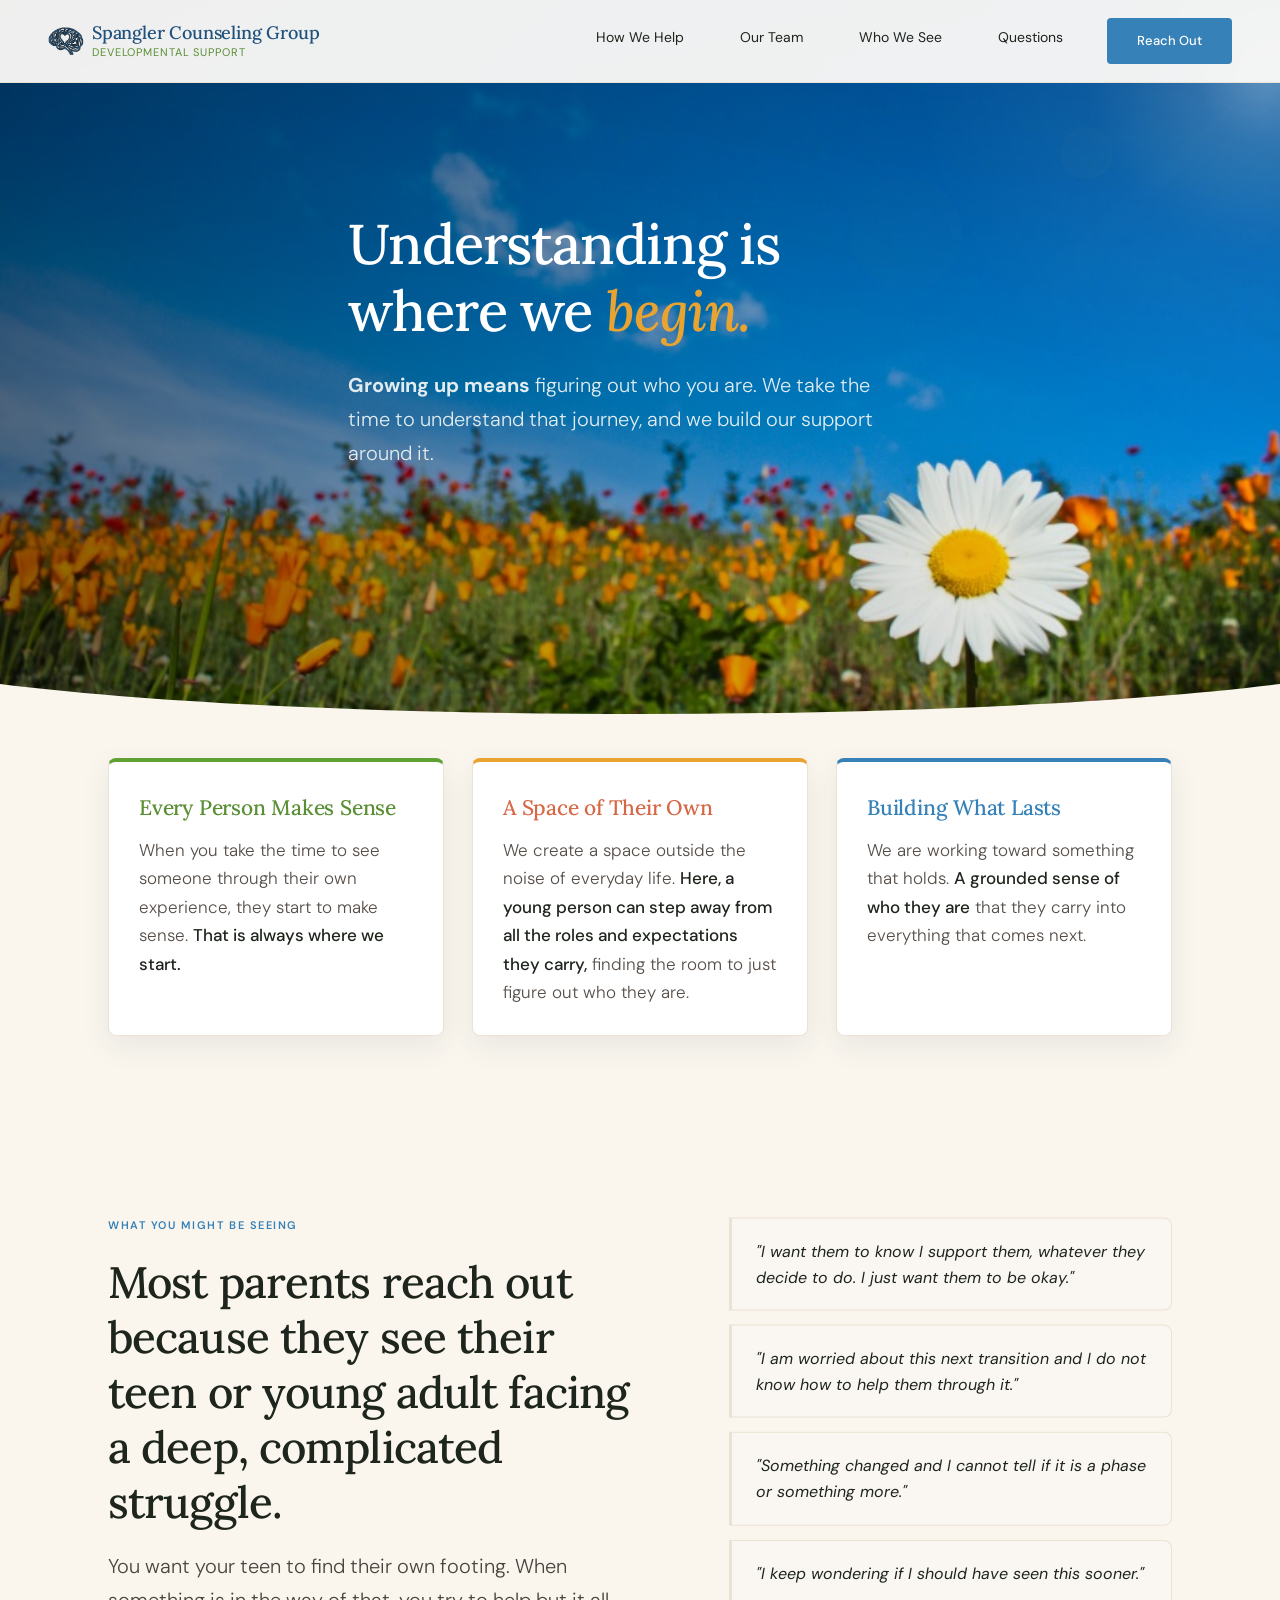
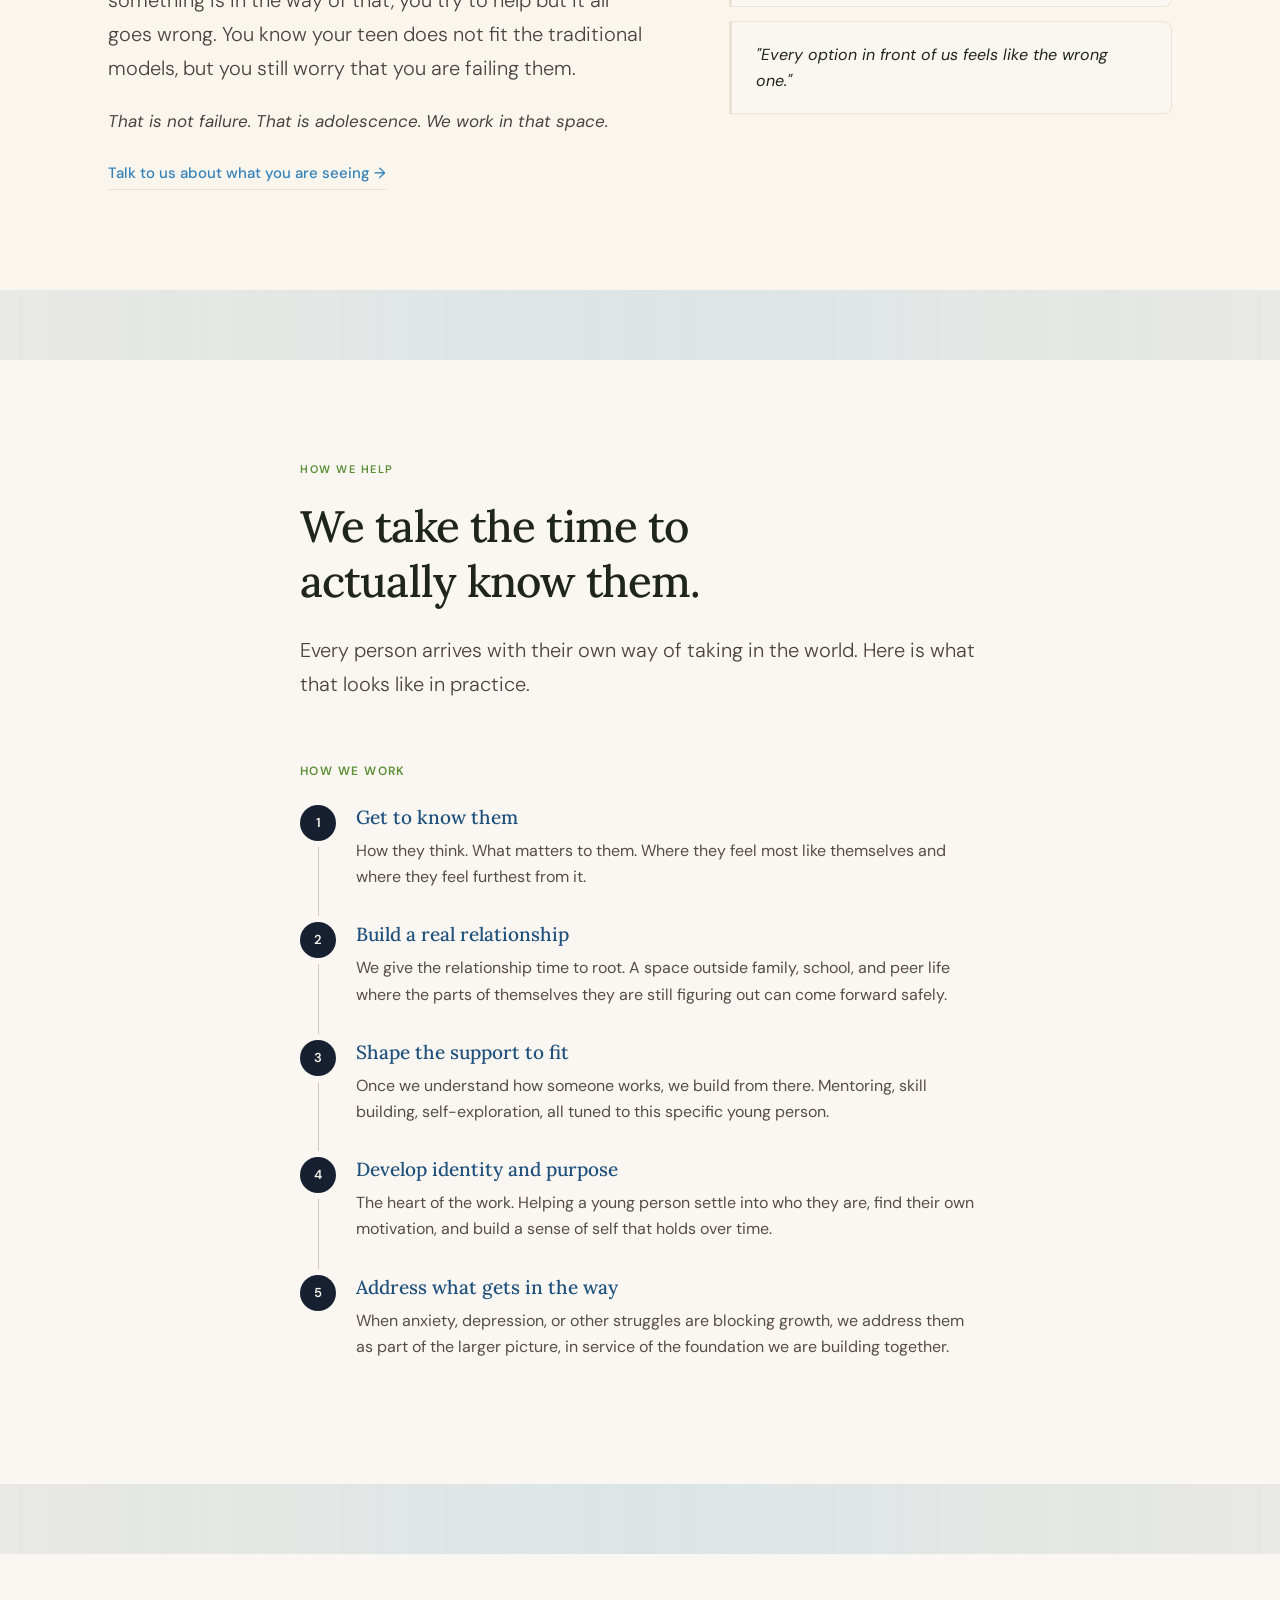
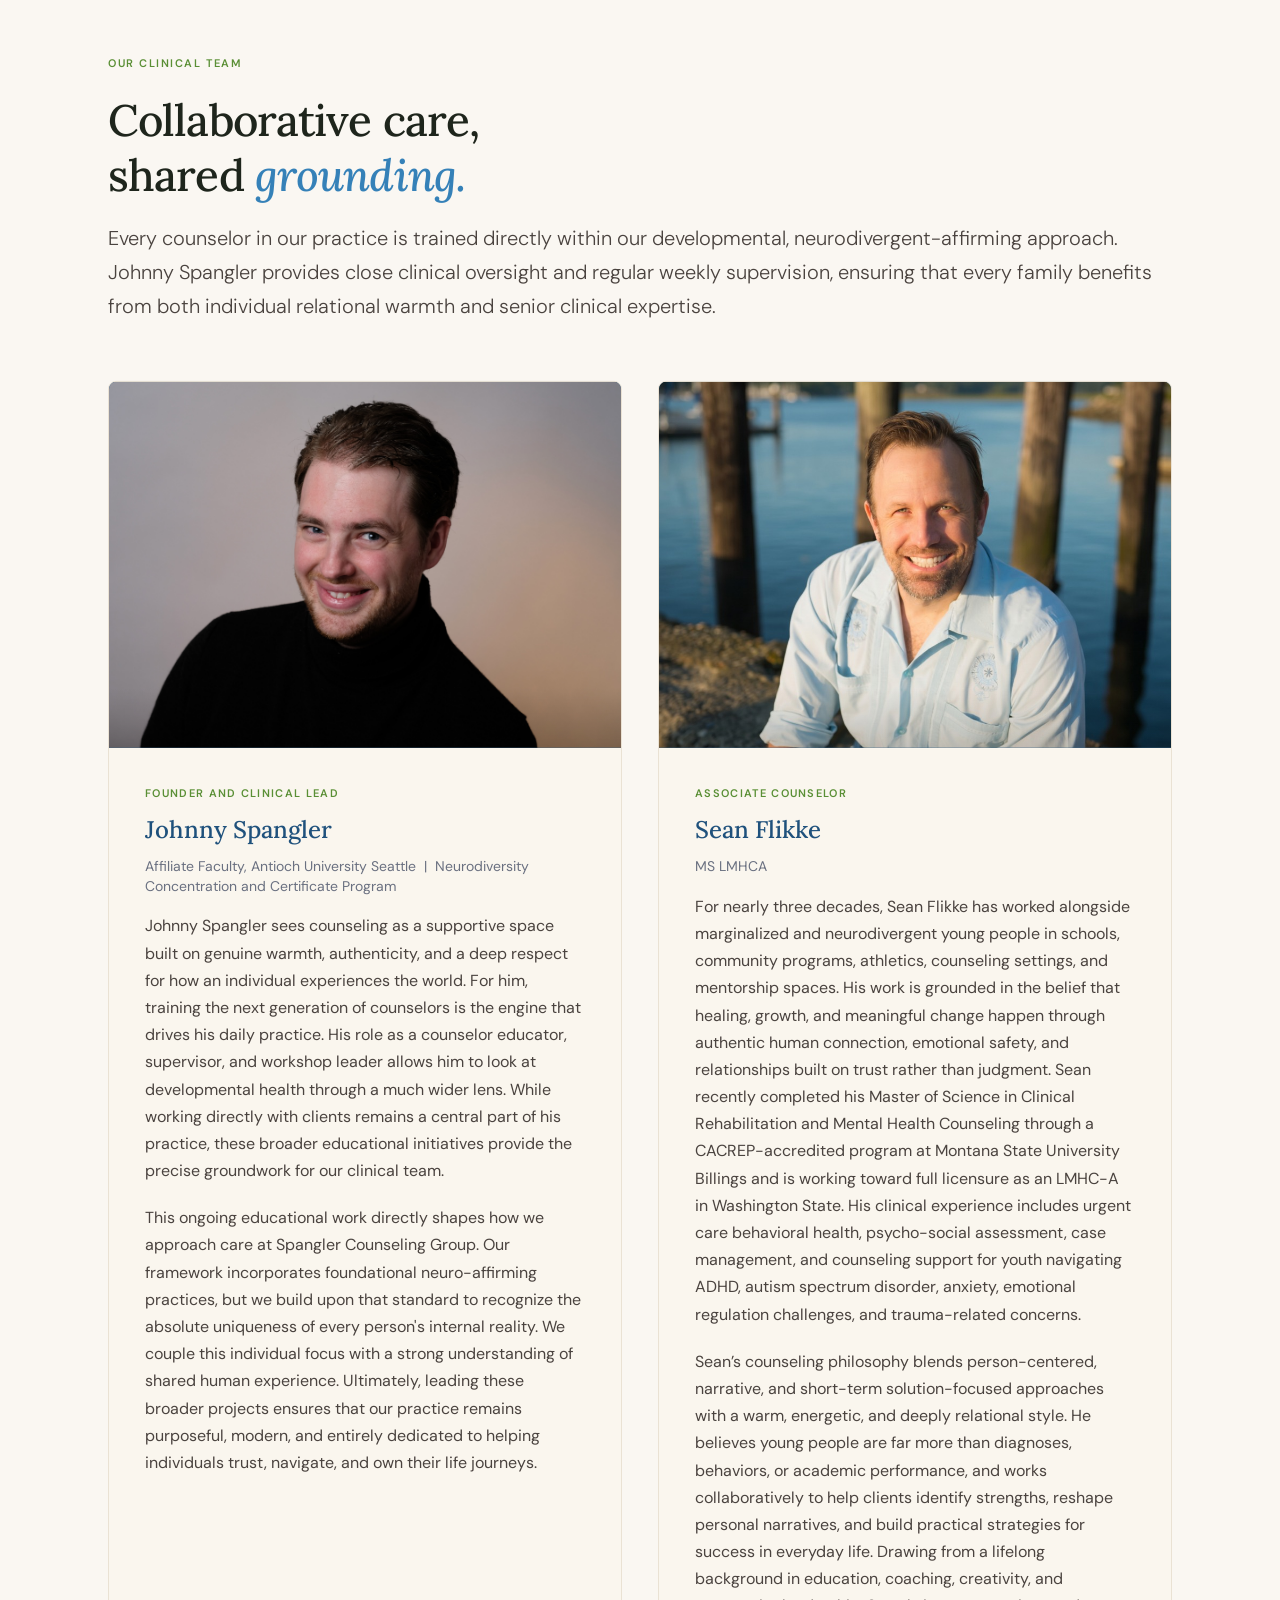
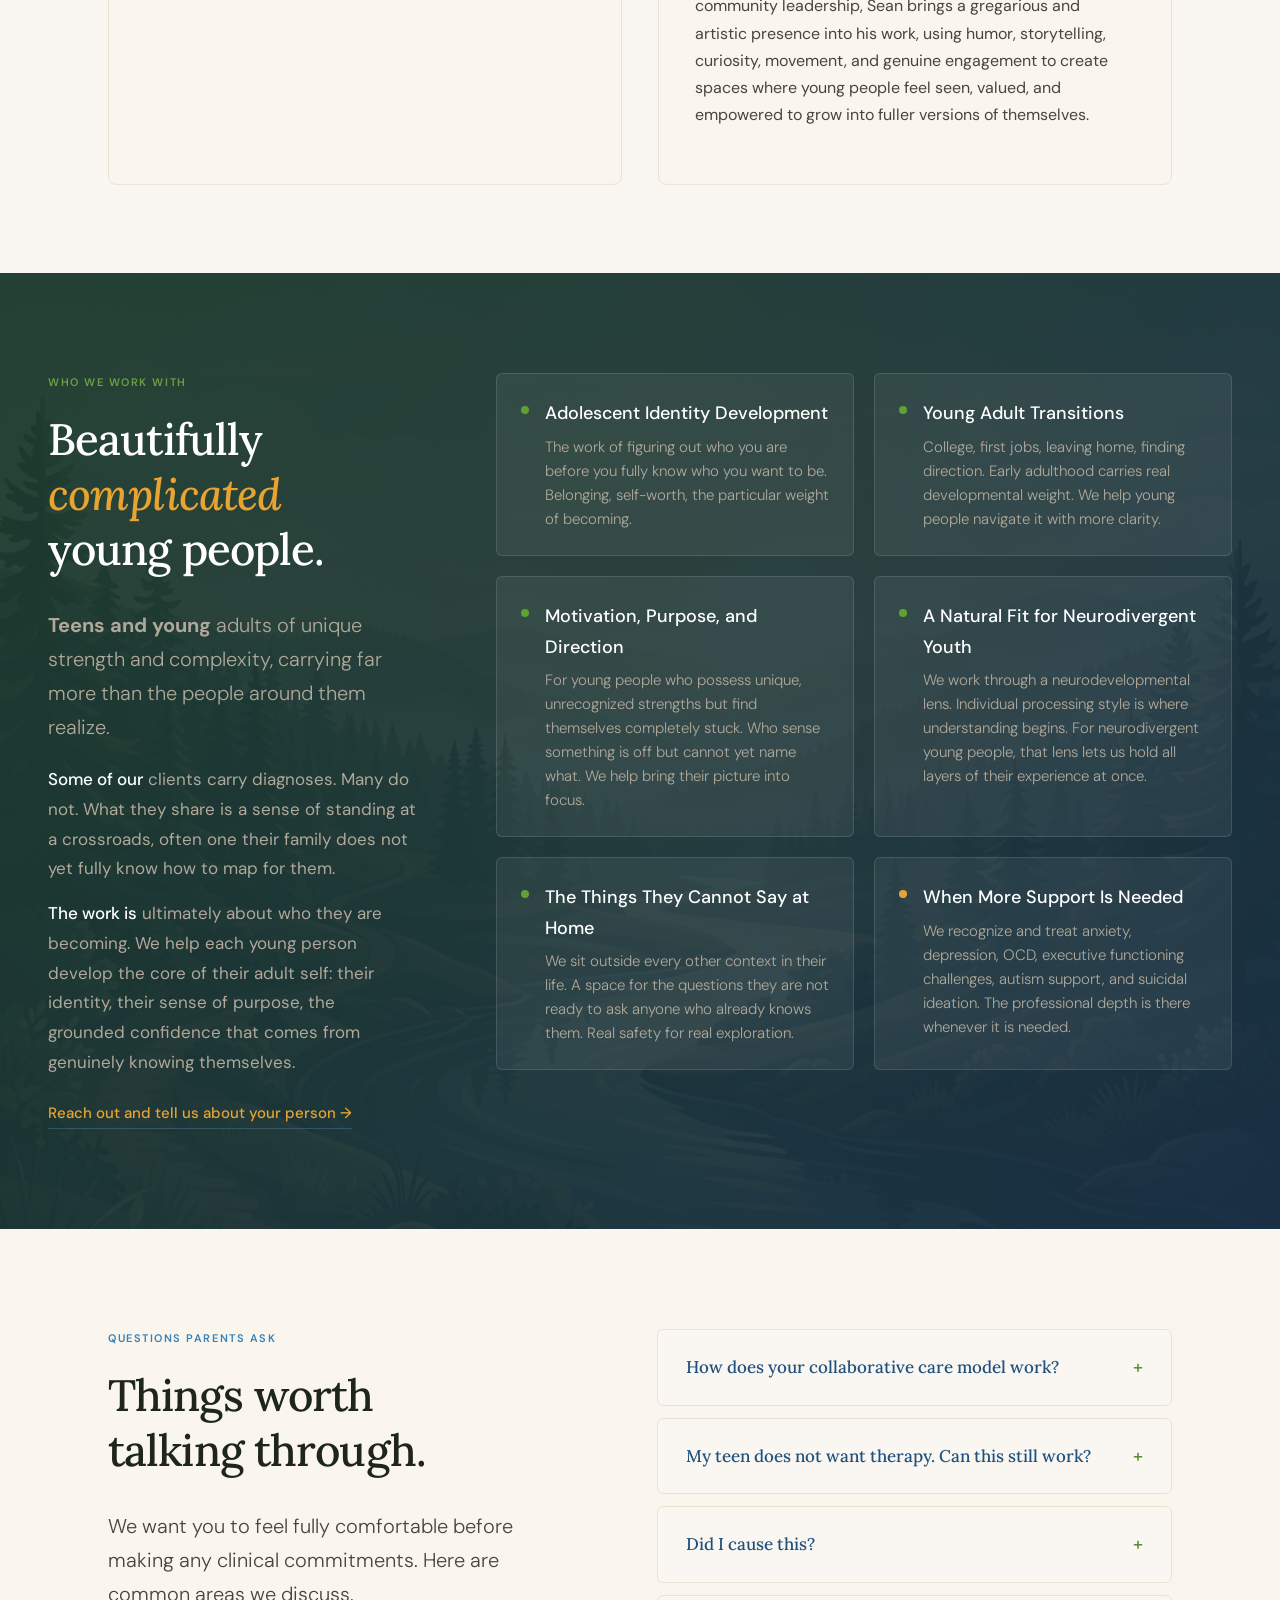
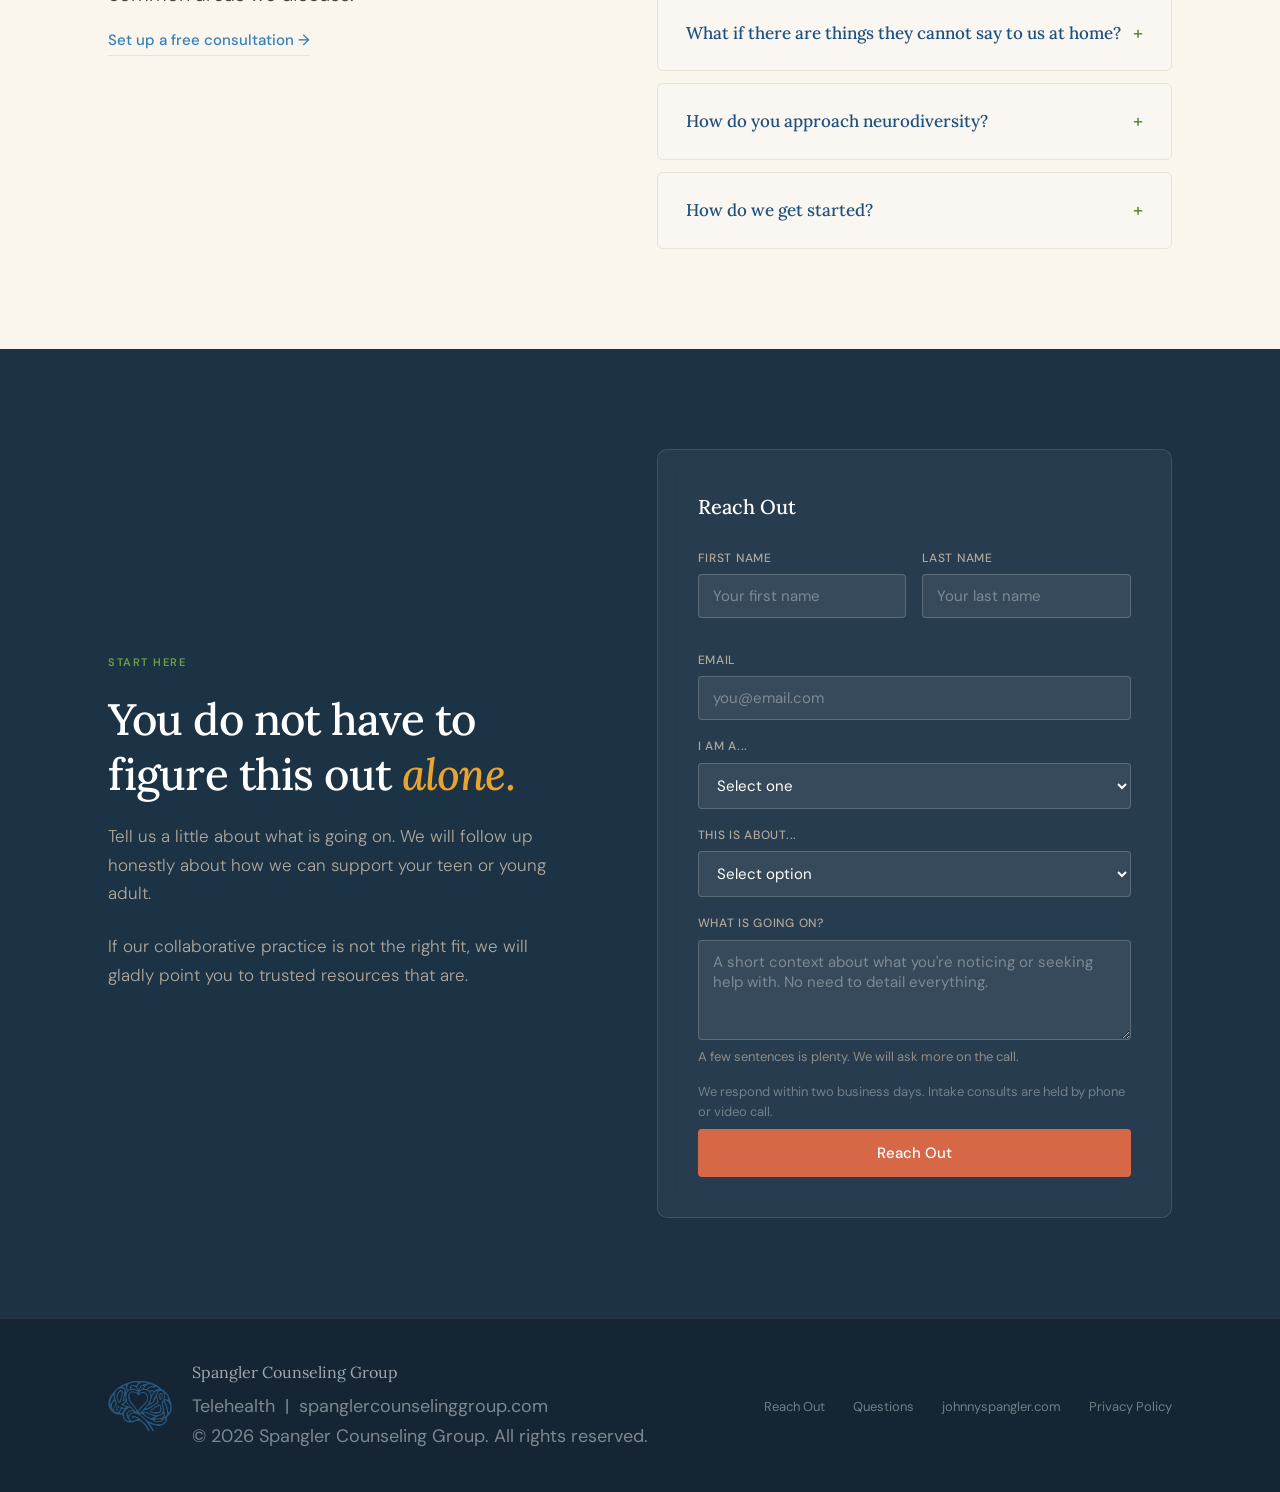
==== index.html @ 47928b65 "Enhance contact form UX: remove phone input, update labels, reposition note, add helper text" ====
<!DOCTYPE html>
<html lang="en">
<head>
<meta charset="UTF-8">
<meta name="viewport" content="width=device-width, initial-scale=1.0">
<title>Spangler Counseling Group | Developmental Support for Teens & Young Adults</title>
<link rel="icon" type="image/png" href="js_logo_transparent.png">
<link href="https://fonts.googleapis.com/css2?family=Lora:ital,wght@0,400;0,500;0,600;1,400;1,500&family=DM+Sans:wght@300;400;500;600&display=swap" rel="stylesheet">
<link rel="stylesheet" href="style_draft.css">
</head>
<body>

<!-- ─── NAV ─── -->
<nav class="nav-visible">
  <a href="#top" class="nav-mark">
    <img class="nav-logo" src="js_logo_transparent_outlined.png" alt="Spangler Counseling Group Logo">
    <div class="nav-name">Spangler Counseling Group <span>Developmental Support</span></div>
  </a>
  <button class="nav-toggle" aria-label="Toggle Menu">
    <span class="hamburger"></span>
  </button>
  <ul class="nav-links">
    <li><a href="#work">How We Help</a></li>
    <li><a href="#team">Our Team</a></li>
    <li><a href="#who">Who We See</a></li>
    <li><a href="#questions">Questions</a></li>
    <li><a href="#contact" class="nav-cta">Reach Out</a></li>
  </ul>
</nav>

<!-- ─── HERO ─── -->
<section class="hero" id="top">
  <canvas id="hero-canvas"></canvas>
  <div class="container hero-inner">
    <div class="hero-left">
      <h1 class="hero-h">Understanding is<br>where we <em>begin.</em></h1>
      <p class="hero-sub"><strong>Growing up means</strong> figuring out who you are. We take the time to understand that journey, and we build our support around&nbsp;it.</p>
    </div>
  </div>

  <!-- Wave Separator -->
  <svg class="wave" viewBox="0 0 1440 40" preserveAspectRatio="none" style="position:absolute; bottom:-1.5px; left:0; width:100%; height:40px; display:block; z-index:3;">
    <path d="M0,0 C360,40 1080,40 1440,0 L1440,40 L0,40 Z" fill="var(--cream)"/>
  </svg>
</section>

<!-- ─── FLOATING VALUES SECTION ─── -->
<section class="values-section bg-cream" id="values">
  <div class="container">
    <div class="values-grid">
      <div class="hero-card organic-1 sr">
        <div class="hero-card-label">Every Person Makes Sense</div>
        <p>When you take the time to see someone through their own experience, they start to make sense. <strong>That is always where we start.</strong></p>
      </div>
      <div class="hero-card organic-2 sr">
        <div class="hero-card-label">A Space of Their Own</div>
        <p>We create a space outside the noise of everyday life. <strong>Here, a young person can step away from all the roles and expectations they carry,</strong> finding the room to just figure out who they are.</p>
      </div>
      <div class="hero-card organic-3 sr">
        <div class="hero-card-label">Building What Lasts</div>
        <p>We are working toward something that holds. <strong>A grounded sense of who they are</strong> that they carry into everything that comes next.</p>
      </div>
    </div>
  </div>
</section>

<!-- ─── WHAT PARENTS RECOGNIZE ─── -->
<section class="recognizing bg-cream" id="recognizing">
  <div class="container">
    <div class="consultation-box sr">
      <a href="#contact" class="btn-hero-primary">Schedule a Consultation</a>
    </div>
    <div class="recog-inner">
      <div class="sr">
        <p class="eyebrow ey-blue">What You Might Be Seeing</p>
        <h2 class="section-h">Most parents reach out because they see their teen or young adult facing a deep, complicated struggle.</h2>
        <div class="text-container">
          <p class="lede">You want your teen to find their own footing. When something is in the way of that, you try to help but it all goes wrong. You know your teen does not fit the traditional models, but you still worry that you are failing them.</p>
          <p class="prose"><em>That is not failure. That is adolescence. We work in that space.</em></p>
          <a href="#contact" class="soft-link" style="margin-top: 8px;">Talk to us about what you are seeing &rarr;</a>
        </div>
      </div>

      <div class="recog-cards sr">
        <div class="recog-card"><p>"I want them to know I support them, whatever they decide to do. I just want them to be okay."</p></div>
        <div class="recog-card"><p>"I am worried about this next transition and I do not know how to help them through it."</p></div>
        <div class="recog-card"><p>"Something changed and I cannot tell if it is a phase or something more."</p></div>
        <div class="recog-card"><p>"I keep wondering if I should have seen this sooner."</p></div>
        <div class="recog-card"><p>"Every option in front of us feels like the wrong one."</p></div>
      </div>
    </div>
  </div>
</section>

<div class="section-divider"></div>

<!-- ─── HOW WE HELP ─── -->
<section class="work bg-ivory" id="work">
  <div class="container">
    <div class="work-content sr">
      <p class="eyebrow ey-sage">How We Help</p>
      <h2 class="section-h">We take the time to<br>actually know them.</h2>
      <p class="lede" style="margin-bottom: 36px;">Every person arrives with their own way of taking in the world. Here is what that looks like in practice.</p>

      <div class="steps-wrap">
        <p class="steps-header">How we work</p>

        <div class="step">
          <div class="step-left"><div class="step-num">1</div><div class="step-line"></div></div>
          <div class="step-body">
            <p class="step-title">Get to know them</p>
            <p class="step-desc">How they think. What matters to them. Where they feel most like themselves and where they feel furthest from it.</p>
          </div>
        </div>

        <div class="step">
          <div class="step-left"><div class="step-num">2</div><div class="step-line"></div></div>
          <div class="step-body">
            <p class="step-title">Build a real relationship</p>
            <p class="step-desc">We give the relationship time to root. A space outside family, school, and peer life where the parts of themselves they are still figuring out can come forward safely.</p>
          </div>
        </div>

        <div class="step">
          <div class="step-left"><div class="step-num">3</div><div class="step-line"></div></div>
          <div class="step-body">
            <p class="step-title">Shape the support to fit</p>
            <p class="step-desc">Once we understand how someone works, we build from there. Mentoring, skill building, self-exploration, all tuned to this specific young person.</p>
          </div>
        </div>

        <div class="step">
          <div class="step-left"><div class="step-num">4</div><div class="step-line"></div></div>
          <div class="step-body">
            <p class="step-title">Develop identity and purpose</p>
            <p class="step-desc">The heart of the work. Helping a young person settle into who they are, find their own motivation, and build a sense of self that holds over time.</p>
          </div>
        </div>

        <div class="step">
          <div class="step-left"><div class="step-num">5</div><div class="step-line"></div></div>
          <div class="step-body">
            <p class="step-title">Address what gets in the way</p>
            <p class="step-desc">When anxiety, depression, or other struggles are blocking growth, we address them as part of the larger picture, in service of the foundation we are building together.</p>
          </div>
        </div>
      </div>
    </div>
  </div>
</section>

<div class="section-divider"></div>

<!-- ─── MEET THE CLINICAL TEAM ─── -->
<section class="team bg-ivory" id="team">
  <div class="container">
    <div class="team-intro sr">
      <p class="eyebrow ey-sage">Our Clinical Team</p>
      <h2 class="section-h">Collaborative care,<br>shared <em>grounding.</em></h2>
      <p class="lede">Every counselor in our practice is trained directly within our developmental, neurodivergent-affirming approach. Johnny Spangler provides close clinical oversight and regular weekly supervision, ensuring that every family benefits from both individual relational warmth and senior clinical expertise.</p>
    </div>

    <div class="team-grid">
      <!-- Lead Clinician: Johnny -->
      <div class="team-card sr">
        <div class="team-photo">
          <img src="profile_johnny_spangler.JPG" alt="Johnny Spangler, MA, LMHC - Founder and Clinical Lead" style="object-position: center 15%;">
          <div class="team-photo-gradient"></div>
        </div>
        <div class="team-info">
          <div class="team-role">Founder and Clinical Lead</div>
          <h3 class="team-name">Johnny Spangler</h3>
          <div class="team-cred">Affiliate Faculty, Antioch University Seattle &nbsp;|&nbsp; Neurodiversity Concentration and Certificate Program</div>
          <p class="team-bio">Johnny Spangler sees counseling as a supportive space built on genuine warmth, authenticity, and a deep respect for how an individual experiences the world. For him, training the next generation of counselors is the engine that drives his daily practice. His role as a counselor educator, supervisor, and workshop leader allows him to look at developmental health through a much wider lens. While working directly with clients remains a central part of his practice, these broader educational initiatives provide the precise groundwork for our clinical team.</p>
          <p class="team-bio">This ongoing educational work directly shapes how we approach care at Spangler Counseling Group. Our framework incorporates foundational neuro-affirming practices, but we build upon that standard to recognize the absolute uniqueness of every person's internal reality. We couple this individual focus with a strong understanding of shared human experience. Ultimately, leading these broader projects ensures that our practice remains purposeful, modern, and entirely dedicated to helping individuals trust, navigate, and own their life journeys.</p>
        </div>
      </div>

      <!-- Associate Clinician: Sean -->
      <div class="team-card sr">
        <div class="team-photo">
          <img src="profile_sean_flikke_wide.jpg" alt="Sean Flikke, MS, LMHC-A - Associate Counselor" style="object-position: center 20%;">
          <div class="team-photo-gradient"></div>
        </div>
        <div class="team-info">
          <div class="team-role">Associate Counselor</div>
          <h3 class="team-name">Sean Flikke</h3>
          <div class="team-cred">MS LMHCA</div>
          <p class="team-bio">For nearly three decades, Sean Flikke has worked alongside marginalized and neurodivergent young people in schools, community programs, athletics, counseling settings, and mentorship spaces. His work is grounded in the belief that healing, growth, and meaningful change happen through authentic human connection, emotional safety, and relationships built on trust rather than judgment. Sean recently completed his Master of Science in Clinical Rehabilitation and Mental Health Counseling through a CACREP-accredited program at Montana State University Billings and is working toward full licensure as an LMHC-A in Washington State. His clinical experience includes urgent care behavioral health, psycho-social assessment, case management, and counseling support for youth navigating ADHD, autism spectrum disorder, anxiety, emotional regulation challenges, and trauma-related concerns.</p>
          <p class="team-bio">Sean’s counseling philosophy blends person-centered, narrative, and short-term solution-focused approaches with a warm, energetic, and deeply relational style. He believes young people are far more than diagnoses, behaviors, or academic performance, and works collaboratively to help clients identify strengths, reshape personal narratives, and build practical strategies for success in everyday life. Drawing from a lifelong background in education, coaching, creativity, and community leadership, Sean brings a gregarious and artistic presence into his work, using humor, storytelling, curiosity, movement, and genuine engagement to create spaces where young people feel seen, valued, and empowered to grow into fuller versions of themselves.</p>
        </div>
      </div>
    </div>
  </div>
</section>

<!-- ─── WHO WE WORK WITH ─── -->
<section class="who" id="who">
  <div class="container">
    <div class="who-inner">
      <div class="sr">
        <p class="eyebrow ey-light">Who We Work With</p>
        <h2 class="section-h light">Beautifully<br><em>complicated</em><br>young people.</h2>
        <div class="text-container">
          <p class="lede light"><strong>Teens and young</strong> adults of unique strength and complexity, carrying far more than the people around them realize.</p>
          <p class="prose light"><strong>Some of our</strong> clients carry diagnoses. Many do not. What they share is a sense of standing at a crossroads, often one their family does not yet fully know how to map for them.</p>
          <p class="prose light"><strong>The work is</strong> ultimately about who they are becoming. We help each young person develop the core of their adult self: their identity, their sense of purpose, the grounded confidence that comes from genuinely knowing themselves.</p>
          <a href="#contact" class="soft-link light">Reach out and tell us about your person &rarr;</a>
        </div>
      </div>

      <div class="area-list sr">
        <div class="area-item">
          <div class="area-dot"></div>
          <div>
            <div class="area-title">Adolescent Identity Development</div>
            <div class="area-desc">The work of figuring out who you are before you fully know who you want to be. Belonging, self-worth, the particular weight of becoming.</div>
          </div>
        </div>
        <div class="area-item">
          <div class="area-dot"></div>
          <div>
            <div class="area-title">Young Adult Transitions</div>
            <div class="area-desc">College, first jobs, leaving home, finding direction. Early adulthood carries real developmental weight. We help young people navigate it with more clarity.</div>
          </div>
        </div>
        <div class="area-item">
          <div class="area-dot"></div>
          <div>
            <div class="area-title">Motivation, Purpose, and Direction</div>
            <div class="area-desc">For young people who possess unique, unrecognized strengths but find themselves completely stuck. Who sense something is off but cannot yet name what. We help bring their picture into focus.</div>
          </div>
        </div>
        <div class="area-item">
          <div class="area-dot"></div>
          <div>
            <div class="area-title">A Natural Fit for Neurodivergent Youth</div>
            <div class="area-desc">We work through a neurodevelopmental lens. Individual processing style is where understanding begins. For neurodivergent young people, that lens lets us hold all layers of their experience at once.</div>
          </div>
        </div>
        <div class="area-item">
          <div class="area-dot"></div>
          <div>
            <div class="area-title">The Things They Cannot Say at Home</div>
            <div class="area-desc">We sit outside every other context in their life. A space for the questions they are not ready to ask anyone who already knows them. Real safety for real exploration.</div>
          </div>
        </div>
        <div class="area-item">
          <div class="area-dot blue"></div>
          <div>
            <div class="area-title">When More Support Is Needed</div>
            <div class="area-desc">We recognize and treat anxiety, depression, OCD, executive functioning challenges, autism support, and suicidal ideation. The professional depth is there whenever it is needed.</div>
          </div>
        </div>
      </div>
    </div>
  </div>
</section>

<!-- ─── FAQ ─── -->
<section class="faq bg-cream" id="questions">
  <div class="container">
    <div class="faq-inner">
      <div class="sr">
        <p class="eyebrow ey-blue">Questions Parents Ask</p>
        <h2 class="section-h">Things worth<br>talking through.</h2>
        <p class="lede">We want you to feel fully comfortable before making any clinical commitments. Here are common areas we discuss.</p>
        <a href="#contact" class="soft-link">Set up a free consultation &rarr;</a>
      </div>

      <div class="faq-list sr">
        <div class="faq-item">
          <div class="faq-q">How does your collaborative care model work?</div>
          <div class="faq-a">
            Johnny Spangler, our Founder, acts as the Clinical Director and supervisor. He actively coordinates on case planning and hosts weekly clinical supervision. This means your teen receives dedicated relational focus while being backed by extensive clinical expertise.
          </div>
        </div>

        <div class="faq-item">
          <div class="faq-q">My teen does not want therapy. Can this still work?</div>
          <div class="faq-a">
            Often, yes. Most teens resist being evaluated or "fixed." We specialize in setting a warm, non-judgmental atmosphere outside the pressure of family or school dynamics, helping them feel met on their own terms. This usually melts therapeutic resistance quickly.
          </div>
        </div>

        <div class="faq-item">
          <div class="faq-q">Did I cause this?</div>
          <div class="faq-a">
            Almost never in the way you fear. Young people usually struggle because of a friction mismatch between their specific developmental path and the complex environments around them. Asking the question simply highlights how deeply you care.
          </div>
        </div>

        <div class="faq-item">
          <div class="faq-q">What if there are things they cannot say to us at home?</div>
          <div class="faq-a">
            That is a natural, healthy milestone of adolescent development. Developing an independent inner life is healthy. We offer a secure, objective container outside the home where they can explore hard questions safely, bringing clarity back to their relationship with you.
          </div>
        </div>

        <div class="faq-item">
          <div class="faq-q">How do you approach neurodiversity?</div>
          <div class="faq-a">
            We work through a strictly neurodiversity-affirming lens. Whether carrying a diagnosis (ADHD, Autism, Executive Dysfunction) or navigating general learning/processing differences, we focus on identifying their specific processing profile and building tailored skills rather than attempting to enforce behavioral assimilation.
          </div>
        </div>

        <div class="faq-item">
          <div class="faq-q">How do we get started?</div>
          <div class="faq-a">
            A simple consultation call. It is a warm, low-pressure conversation to discuss your teenager's or emerging adult's background, explain our fit, and connect you with a clinician if appropriate.
          </div>
        </div>
      </div>
    </div>
  </div>
</section>

<!-- ─── CONTACT FORM ─── -->
<section class="contact" id="contact">
  <div class="container">
    <div class="contact-inner">
      <div class="contact-left sr">
        <p class="eyebrow">Start Here</p>
        <h2 class="section-h light">You do not have to<br>figure this out <em>alone.</em></h2>
        <p class="contact-body">Tell us a little about what is going on. We will follow up honestly about how we can support your teen or young adult.</p>
        <p class="contact-body">If our collaborative practice is not the right fit, we will gladly point you to trusted resources that are.</p>
      </div>

      <form class="contact-form sr" id="scg-contact-form" method="POST" action="https://script.google.com/macros/s/AKfycbzWDhfYhBp_wqY8pS34EWLqQmq2_DiiFU0PKb_RvD40ob7PkkZTkLEq3wqzoT3qkLE/exec" target="hidden_iframe">
        <iframe name="hidden_iframe" id="hidden_iframe" style="display:none;"></iframe>
        <div class="form-title">Reach Out</div>
        
        <div class="form-row">
          <div class="form-group">
            <label for="fname">First Name</label>
            <input type="text" id="fname" name="fname" placeholder="Your first name" required>
          </div>
          <div class="form-group">
            <label for="lname">Last Name</label>
            <input type="text" id="lname" name="lname" placeholder="Your last name" required>
          </div>
        </div>

        <div class="form-group">
          <label for="email">Email</label>
          <input type="email" id="email" name="email" placeholder="you@email.com" required>
        </div>

        <div class="form-group">
          <label for="role">I am a...</label>
          <select id="role" name="role" required>
            <option value="" disabled selected>Select one</option>
            <option value="parent">Parent or Guardian</option>
            <option value="provider">Referring Therapist / Psychiatrist</option>
            <option value="school">School Psychologist / Educator</option>
            <option value="client">Young Adult (18+)</option>
          </select>
        </div>

        <div class="form-group">
          <label for="who">This is about...</label>
          <select id="who" name="who">
            <option value="" disabled selected>Select option</option>
            <option>My Teenager (13-17)</option>
            <option>My Young Adult (18-25)</option>
            <option>Myself (18+)</option>
            <option>Professional referral collaboration</option>
          </select>
        </div>

        <div class="form-group">
          <label for="message">What is going on?</label>
          <textarea id="message" name="message" placeholder="A short context about what you're noticing or seeking help with. No need to detail everything." required></textarea>
          <span class="form-help">A few sentences is plenty. We will ask more on the call.</span>
        </div>

        <p class="form-note">We respond within two business days. Intake consults are held by phone or video call.</p>
        <button class="btn-form" type="submit">Reach Out</button>
      </form>
    </div>
  </div>
</section>

<!-- ─── FOOTER ─── -->
<footer>
  <div class="container">
    <div class="footer-inner">
      <div class="footer-left">
        <img src="js_logo_transparent_small.png" alt="Spangler Counseling Group Logo" style="height: 52px; width: auto; opacity: 0.85;">
        <div>
          <div style="font-family:'Lora',serif;font-size:16px;color:rgba(255,255,255,0.6);margin-bottom:4px;">Spangler Counseling Group</div>
          Telehealth &nbsp;|&nbsp; spanglercounselinggroup.com<br>
          &copy; 2026 Spangler Counseling Group. All rights reserved.
        </div>
      </div>
      <ul class="footer-links">
        <li><a href="#contact">Reach Out</a></li>
        <li><a href="#questions">Questions</a></li>
        <li><a href="https://johnnyspangler.com">johnnyspangler.com</a></li>
        <li><a href="#">Privacy Policy</a></li>
      </ul>
    </div>
  </div>
</footer>

<script>
{
  const baseConfig = {
    xShift: 0.99,
    yShift: 0.1,
    brightness: 2.5,
    showHalo: false,
    rayOpacity: 0.2,
    circleOpacity: 0.4
  };

  window.flareConfig = new Proxy(baseConfig, {
    set(target, prop, val) {
      target[prop] = val;
      if (window.triggerFlareRedraw) {
        window.triggerFlareRedraw();
      }
      return true;
    },
    get(target, prop) {
      return target[prop];
    }
  });
}

function makeFlare(canvas) {
  const ctx = canvas.getContext('2d');
  
  let scrollY = window.scrollY;
  
  function resize() {
    canvas.width = canvas.offsetWidth;
    canvas.height = canvas.offsetHeight;
    draw();
  }
  
  window.triggerFlareRedraw = draw;
  
  window.addEventListener('resize', resize);
  window.addEventListener('scroll', () => {
    scrollY = window.scrollY;
    draw();
  }, { passive: true });
  
  function draw() {
    const w = canvas.width;
    const h = canvas.height;
    if (w === 0 || h === 0) return;
    
    ctx.clearRect(0, 0, w, h);
    
    const b = (window.flareConfig && typeof window.flareConfig.brightness === 'number') ? window.flareConfig.brightness : 1.0;
    const showHalo = !window.flareConfig || window.flareConfig.showHalo !== false;
    const r = (window.flareConfig && typeof window.flareConfig.rayOpacity === 'number') ? window.flareConfig.rayOpacity : 0.35;
    const c = (window.flareConfig && typeof window.flareConfig.circleOpacity === 'number') ? window.flareConfig.circleOpacity : 0.35;
    
    // Flare origin (main sun glow on the right)
    // Starts at 25% height, moves down as we scroll
    const startY = h * ((window.flareConfig && typeof window.flareConfig.yShift === 'number') ? window.flareConfig.yShift : 0.25);
    const flareY = startY + scrollY * 0.35;
    const flareX = w * ((window.flareConfig && typeof window.flareConfig.xShift === 'number') ? window.flareConfig.xShift : 0.96); // position controllable in console
    
    // Axis vector (from flare origin to bottom left corner)
    const targetX = w * 0.05;
    const targetY = h * 0.85 + scrollY * 0.1;
    
    const dx = targetX - flareX;
    const dy = targetY - flareY;
    
    // 1. Draw Main Light Source (Sun Glow)
    const glowRadius = Math.min(w, h) * 0.5;
    const glow = ctx.createRadialGradient(flareX, flareY, 0, flareX, flareY, glowRadius);
    glow.addColorStop(0, `rgba(255, 253, 245, ${Math.min(1, 0.33 * b)})`);
    glow.addColorStop(0.2, `rgba(255, 240, 210, ${Math.min(1, 0.165 * b)})`);
    glow.addColorStop(0.5, `rgba(255, 225, 180, ${Math.min(1, 0.044 * b)})`);
    glow.addColorStop(1, 'rgba(255, 225, 180, 0)');
    
    ctx.fillStyle = glow;
    ctx.beginPath();
    ctx.arc(flareX, flareY, glowRadius, 0, Math.PI * 2);
    ctx.fill();
    
    // 2. Draw Lens Halo (Subtle wide ring around main light)
    if (showHalo) {
      ctx.beginPath();
      ctx.arc(flareX, flareY, glowRadius * 0.8, 0, Math.PI * 2);
      ctx.strokeStyle = `rgba(255, 235, 200, ${Math.min(1, 0.022 * b)})`;
      ctx.lineWidth = 15;
      ctx.stroke();
    }
    
    // 3. Draw Parallax Flare Rings/Circles along the axis
    // Each element shifts at a slightly different rate based on scroll
    const flares = [
      { dist: 0.15, size: 25, color: '255,200,100', op: 0.033, speed: 0.85 },
      { dist: 0.30, size: 55, color: '245,176,65',  op: 0.022, speed: 0.70 },
      { dist: 0.45, size: 90, color: '100,200,255', op: 0.0165, speed: 0.55 } // blue ring
    ];
    
    flares.forEach(f => {
      // Position shifts along the axis. The scroll shifts them dynamically
      const shift = (scrollY * 0.008) * (f.speed - 0.5);
      const currentDist = f.dist + shift;
      
      const fx = flareX + dx * currentDist;
      const fy = flareY + dy * currentDist;
      
      // Draw Flare Circle Fill
      ctx.beginPath();
      ctx.arc(fx, fy, f.size, 0, Math.PI * 2);
      ctx.fillStyle = `rgba(${f.color}, ${Math.min(1, f.op * b * c)})`;
      ctx.fill();
      
      // Draw Flare Circle Border (soft ring)
      ctx.beginPath();
      ctx.arc(fx, fy, f.size, 0, Math.PI * 2);
      ctx.strokeStyle = `rgba(${f.color}, ${Math.min(1, f.op * 1.5 * b * c)})`;
      ctx.lineWidth = 1.5;
      ctx.stroke();
    });
    
    // 4. Subtle rays emanating from the right sun glow
    ctx.save();
    ctx.translate(flareX, flareY);
    ctx.rotate(scrollY * 0.0002); // very slow ray rotation as we scroll
    
    const rayCount = 5;
    for (let i = 0; i < rayCount; i++) {
      const angle = Math.PI + (i * Math.PI / 4) - Math.PI / 4;
      const rayGlow = ctx.createLinearGradient(0, 0, Math.cos(angle) * w * 0.6, Math.sin(angle) * w * 0.6);
      rayGlow.addColorStop(0, `rgba(255, 245, 220, ${Math.min(1, 0.066 * b * r)})`);
      rayGlow.addColorStop(0.3, `rgba(255, 245, 220, ${Math.min(1, 0.022 * b * r)})`);
      rayGlow.addColorStop(1, 'rgba(255, 245, 220, 0)');
      
      ctx.beginPath();
      ctx.moveTo(0, 0);
      ctx.arc(0, 0, w * 0.6, angle - 0.06, angle + 0.06);
      ctx.closePath();
      ctx.fillStyle = rayGlow;
      ctx.fill();
    }
    ctx.restore();
  }
  
  resize();
}

makeFlare(document.getElementById('hero-canvas'));

// Scroll Reveal (applied to general sections, not hero cards on mobile)
const obs = new IntersectionObserver(es => {
  es.forEach(e => {
    if (window.innerWidth < 768 && e.target.classList.contains('hero-card')) return;
    if (e.isIntersecting) e.target.classList.remove('off');
  });
}, { threshold: 0.04, rootMargin: '0px 0px 40px 0px' });

document.querySelectorAll('.sr').forEach(el => {
  if (window.innerWidth < 768 && el.classList.contains('hero-card')) return;
  if (el.getBoundingClientRect().top > window.innerHeight + 40) el.classList.add('off');
  obs.observe(el);
});

// Mobile navigation toggle
const navToggle = document.querySelector('.nav-toggle');
const navLinks = document.querySelector('.nav-links');
if (navToggle && navLinks) {
  navToggle.addEventListener('click', () => {
    navToggle.classList.toggle('active');
    navLinks.classList.toggle('active');
  });
  
  // Close menu when clicking a link on mobile
  navLinks.querySelectorAll('a').forEach(link => {
    link.addEventListener('click', () => {
      navToggle.classList.remove('active');
      navLinks.classList.remove('active');
    });
  });
}

// Smart disappearing/reappearing navigation bar (Header auto-hide on scroll)
function initSmartNavbar() {
  const nav = document.querySelector('nav');
  if (!nav) return;

  // Initialize visible state
  nav.classList.add('nav-visible');

  let lastScrollY = window.scrollY;
  const threshold = 10;

  window.addEventListener('scroll', () => {
    const currentScrollY = window.scrollY;

    // Always show at the top of the page
    if (currentScrollY <= 50) {
      nav.classList.add('nav-visible');
      lastScrollY = currentScrollY;
      return;
    }

    if (Math.abs(currentScrollY - lastScrollY) < threshold) return;
    if (navLinks && navLinks.classList.contains('active')) return;

    if (currentScrollY > lastScrollY) {
      nav.classList.remove('nav-visible');
    } else {
      nav.classList.add('nav-visible');
    }

    lastScrollY = currentScrollY;
  }, { passive: true });
}

// Mobile Card Scroll Fades
function initScrollCardFades() {
  const cards = document.querySelectorAll('.hero-card');
  if (!cards.length) return;

  function updateCardFades() {
    const isMobile = window.innerWidth < 768;
    const H = window.innerHeight;

    const bottomFadeStart = H;
    const bottomFadeEnd = (2 * H) / 3;
    const topFadeStart = H / 3;
    const topFadeEnd = -50;

    cards.forEach(card => {
      if (!isMobile) {
        card.style.opacity = '';
        card.style.transform = '';
        card.classList.remove('off');
        return;
      }

      const rect = card.getBoundingClientRect();

      let bottomFadeFactor = 1;
      if (rect.top >= bottomFadeStart) {
        bottomFadeFactor = 0;
      } else if (rect.top > bottomFadeEnd) {
        bottomFadeFactor = (bottomFadeStart - rect.top) / (bottomFadeStart - bottomFadeEnd);
      }

      let topFadeFactor = 1;
      if (rect.top <= topFadeEnd) {
        topFadeFactor = 0;
      } else if (rect.top < topFadeStart) {
        topFadeFactor = (rect.top - topFadeEnd) / (topFadeStart - topFadeEnd);
      }

      let opacity = Math.min(bottomFadeFactor, topFadeFactor);
      opacity = Math.max(0, Math.min(1, opacity));

      const scale = 0.95 + 0.05 * opacity;

      card.style.opacity = opacity;
      card.style.transform = `scale(${scale})`;
    });
  }

  window.addEventListener('scroll', updateCardFades, { passive: true });
  window.addEventListener('resize', updateCardFades);
  updateCardFades();
}

// FAQ accordion logic
document.querySelectorAll('.faq-item').forEach(item => {
  const question = item.querySelector('.faq-q');
  question.addEventListener('click', () => {
    const activeItem = document.querySelector('.faq-item.active');
    if (activeItem && activeItem !== item) {
      activeItem.classList.remove('active');
    }
    item.classList.toggle('active');
  });
});

// Premium Form Submission Handling via Hidden Iframe (Timed Transition)
const contactForm = document.getElementById('scg-contact-form');
if (contactForm) {
  contactForm.addEventListener('submit', function(e) {
    const form = this;
    const btn = form.querySelector('.btn-form');
    
    btn.disabled = true;
    btn.textContent = 'Reaching Out...';
    btn.style.opacity = '0.7';

    setTimeout(function() {
      form.innerHTML = `
        <div style="text-align: center; padding: 40px 10px; color: #fff; display: flex; flex-direction: column; align-items: center; justify-content: center; min-height: 380px; animation: fadeIn 0.4s ease-out;">
          <svg style="width: 64px; height: 64px; margin-bottom: 24px; color: var(--sage-m);" fill="none" stroke="currentColor" viewBox="0 0 24 24" xmlns="http://www.w3.org/2000/svg">
            <path stroke-linecap="round" stroke-linejoin="round" stroke-width="1.5" d="M9 12l2 2 4-4m6 2a9 9 0 11-18 0 9 9 0 0118 0z"></path>
          </svg>
          <h3 style="font-family: 'Lora', serif; font-size: 26px; font-weight: 500; margin-bottom: 16px;">Thank You</h3>
          <p style="font-size: 15px; line-height: 1.7; color: var(--chalk-d); max-width: 320px; margin-bottom: 8px;">We have received your inquiry. We will reach out to you within two business days.</p>
        </div>
      `;
    }, 1500);
  });
}

// Smooth scroll parallax floating for paragraph and card elements
function initScrollFloat() {
  const floaters = document.querySelectorAll('.prose, .lede, .recog-card, .ref-card-styled, .team-card');
  if (!floaters.length) return;

  function updateFloat() {
    const viewHeight = window.innerHeight;
    floaters.forEach(el => {
      const rect = el.getBoundingClientRect();
      if (rect.top < viewHeight && rect.bottom > 0) {
        const progress = (rect.top + rect.height / 2) / viewHeight;
        const yOffset = (progress - 0.5) * -16;
        
        el.style.transform = `translateY(${yOffset}px)`;
        el.style.transition = 'transform 0.15s cubic-bezier(0.1, 0.8, 0.3, 1)';
      }
    });
    requestAnimationFrame(updateFloat);
  }
  
  requestAnimationFrame(updateFloat);
}

// Step scroll active reveal animation
function initStepsReveal() {
  const steps = document.querySelectorAll('.step');
  if (!steps.length) return;

  const observer = new IntersectionObserver(entries => {
    entries.forEach(entry => {
      if (entry.isIntersecting) {
        entry.target.classList.add('active');
      }
    });
  }, {
    threshold: 0.1,
    rootMargin: '0px 0px -12% 0px'
  });

  steps.forEach(step => {
    observer.observe(step);
  });
}

// Initialize scroll scripts
initSmartNavbar();
initScrollCardFades();
initScrollFloat();
initStepsReveal();
</script>

</body>
</html>
---- style_draft.css ----
:root {
  /* 90% Grounded Base Tones */
  --cream:          #FAF6EE; /* Warm sand cream background */
  --cream-d:        #EAE2D4; /* Slightly darker cream for borders/dividers */
  --ivory:          #FAF7F2; /* Open, welcoming soft white */
  --ink:            #1E251C; /* Grounded warm olive-black ink for text */
  
  /* Earthy Greens & Blues (Meadow Poppies Theme) */
  --forest-green:   #5A8F35; /* Meadow grass green */
  --forest-green-d: #2E511C; /* Deep organic grass green for dark readable text */
  --forest-green-l: #EDF4E7; /* Soft pale grass wash */
  --earth-blue:     #3581B8; /* Fresh sky blue */
  --earth-blue-d:   #1F517C; /* Deep sky blue for hovers */
  --earth-blue-l:   #EDF4F9; /* Soft sky blue wash */
  
  /* 10% Complexity Accents (Hidden around the edges) */
  --accent-orange:  #D66847; /* Terracotta orange - warmth, vitality */
  --accent-yellow:  #E8A331; /* Golden sun yellow - hope, clarity */
  --accent-purple:  #6E5075; /* Mystical lavender/purple - depth, internal complexity */
  --accent-green:   #5FA233; /* Lime green - active growth */
  
  /* Existing compatibility variables mapped to the new palette */
  --blue:           var(--earth-blue);
  --blue-d:         var(--earth-blue-d);
  --blue-m:         var(--earth-blue);
  --blue-s:         var(--accent-yellow);
  --blue-p:         var(--cream-d);
  --blue-w:         var(--earth-blue-l);
  --sage:           var(--forest-green);
  --sage-m:         #6A9F45; /* Grass green midtone */
  --sage-p:         var(--cream-d);
  --sage-w:         var(--forest-green-l);
  --deep:           var(--earth-blue-d);
  --deep-m:         #162B3D; /* Deep navy-blue shadows */
  --chalk:          var(--cream);
  --chalk-d:        #B0A89A;
  
  /* Variables used by styling elements directly */
  --pnw-blue:       var(--earth-blue);
  --pnw-blue-d:     var(--earth-blue-d);
  --pnw-blue-m:     var(--earth-blue);
  --pnw-blue-s:     var(--earth-blue-l);
  --pnw-blue-w:     var(--earth-blue-l);
  
  --sea-blue-d:     var(--earth-blue-d);
  --sea-blue-m:     #1F517C;
  --sea-blue-l:     #2C6E9E;
  --sea-blue-w:     var(--earth-blue-l);
  
  --sun-yellow:     var(--accent-yellow);
  --sun-light:      #FFF8EB;
  --sun-bold:       var(--accent-orange);
  
  --lime-green:     var(--accent-green);
  --lime-light:     #F3F9ED;
  --lime-bold:      var(--forest-green);
}

*, *::before, *::after { box-sizing: border-box; margin: 0; padding: 0; }
html { scroll-behavior: smooth; overflow-x: hidden; background: var(--cream); }

body {
  font-family: 'DM Sans', sans-serif;
  color: var(--ink);
  line-height: 1.7;
  font-size: 18px;
  overflow-x: hidden;
}

body::before {
  content: "";
  position: fixed;
  top: 0; left: 0; width: 100%; height: 100%;
  z-index: -1;
  background: radial-gradient(circle at top left, rgba(255, 179, 0, 0.12) 0%, rgba(53, 129, 184, 0.08) 50%, rgba(90, 143, 53, 0.05) 100%);
  pointer-events: none;
}

/* ─── NAVIGATION (MOBILE-FIRST) ─── */
nav {
  position: fixed; top: 0; left: 0; right: 0; z-index: 100;
  display: flex; align-items: center; justify-content: space-between;
  padding: 12px 20px;
  background: rgba(252,250,247,0.95);
  backdrop-filter: blur(12px);
  border-bottom: 1px solid var(--cream-d);
  transform: translateY(-100%);
  opacity: 0;
  transition: transform 0.3s cubic-bezier(0.16, 1, 0.3, 1), opacity 0.3s ease;
}

nav.nav-visible {
  transform: translateY(0);
  opacity: 1;
}

.nav-mark { display: flex; align-items: center; gap: 8px; text-decoration: none; }
.nav-logo { width: 30px; height: 30px; object-fit: contain; }

.nav-name {
  font-family: 'Lora', serif;
  font-size: 14px; font-weight: 500;
  letter-spacing: -0.01em; color: var(--blue-d);
  max-width: 175px; line-height: 1.25; white-space: normal;
}

.nav-name span {
  display: none;
  font-family: 'DM Sans', sans-serif;
  font-size: 11px; font-weight: 400;
  letter-spacing: 0.08em; text-transform: uppercase;
  color: var(--sage); margin-top: 1px;
}

/* Hamburger toggle button */
.nav-toggle {
  display: flex;
  align-items: center;
  justify-content: center;
  background: none;
  border: none;
  cursor: pointer;
  padding: 10px;
  z-index: 110;
  width: 44px;
  height: 44px;
}
.hamburger {
  display: block;
  width: 20px;
  height: 2px;
  background: var(--ink);
  position: relative;
  transition: background 0.2s ease-in-out;
}
.hamburger::before, .hamburger::after {
  content: '';
  position: absolute;
  left: 0;
  width: 20px;
  height: 2px;
  background: var(--ink);
  transition: transform 0.2s ease-in-out, top 0.2s ease-in-out;
}
.hamburger::before { top: -6px; }
.hamburger::after { top: 6px; }

.nav-toggle.active .hamburger {
  background: transparent;
}
.nav-toggle.active .hamburger::before {
  top: 0;
  transform: rotate(45deg);
}
.nav-toggle.active .hamburger::after {
  top: 0;
  transform: rotate(-45deg);
}

/* Mobile Links Slide-Down */
.nav-links {
  display: none;
  flex-direction: column;
  position: absolute;
  top: 100%;
  left: 0;
  right: 0;
  background: rgba(252,250,247,0.98);
  backdrop-filter: blur(12px);
  border-bottom: 1px solid var(--cream-d);
  padding: 24px;
  gap: 16px;
  list-style: none;
  box-shadow: 0 10px 25px rgba(26,53,74,0.08);
  z-index: 99;
}

.nav-links.active {
  display: flex;
  animation: navSlideDown 0.25s ease-out forwards;
}

@keyframes navSlideDown {
  from {
    opacity: 0;
    transform: translateY(-10px);
  }
  to {
    opacity: 1;
    transform: translateY(0);
  }
}

.nav-links li {
  display: block;
  width: 100%;
  text-align: center;
}

.nav-links a {
  display: block;
  padding: 8px 0;
  font-size: 16px;
  font-weight: 500;
  color: var(--ink);
  text-decoration: none;
  transition: color 0.2s;
  white-space: nowrap;
}
.nav-links a:hover { color: var(--accent-orange); }

.nav-cta {
  background: var(--blue); color: #fff !important;
  padding: 12px 30px !important; border-radius: 4px;
  font-weight: 500 !important; font-size: 15px !important;
  transition: background 0.2s !important;
  display: inline-block;
  width: auto;
  margin-top: 8px;
  white-space: nowrap;
  flex-shrink: 0;
}
.nav-cta:hover { background: var(--blue-d) !important; }

/* ─── CONTAINER & GENERAL ─── */
.container { max-width: 1160px; margin: 0 auto; padding: 0 20px; }

.text-container {
  max-width: 680px;
  margin-left: auto;
  margin-right: auto;
  text-align: left;
}

.eyebrow {
  font-size: 11px; font-weight: 600;
  letter-spacing: 0.14em; text-transform: uppercase;
  margin-bottom: 20px;
}
.ey-blue  { color: var(--blue); }
.ey-sage  { color: var(--sage); }
.ey-light { color: var(--sage-m); }

.section-h {
  font-family: 'Lora', serif;
  font-size: clamp(30px, 3.5vw, 44px);
  font-weight: 500; line-height: 1.25;
  letter-spacing: -0.02em; color: var(--ink);
  margin-bottom: 24px;
}
.section-h em { font-style: italic; color: var(--blue); }
.section-h.light { color: #fff; }
.section-h.light em { color: var(--blue-s); }

.lede {
  font-size: 20px; font-weight: 300;
  line-height: 1.7; color: #4A433F;
  margin-bottom: 24px;
}
.lede.light { color: var(--chalk-d); }

.prose {
  font-size: 17px; line-height: 1.75;
  color: #4A433F; margin-bottom: 18px;
}
.prose.light { color: var(--chalk-d); }
.prose strong { color: var(--ink); font-weight: 500; }
.prose.light strong { color: #fff; }

.btn-primary {
  background: var(--accent-orange); color: #fff;
  text-decoration: none; padding: 14px 32px;
  border-radius: 4px; font-size: 15px; font-weight: 500;
  transition: background 0.2s, transform 0.15s, box-shadow 0.2s;
  display: inline-block;
}
.btn-primary:hover { background: #BF5737; transform: translateY(-1px); }

.btn-ghost {
  color: #554D47; text-decoration: none;
  font-size: 14px; font-weight: 500;
  display: inline-flex; align-items: center; gap: 8px;
  transition: color 0.2s;
}
.btn-ghost:hover { color: var(--blue); }
.btn-ghost::after { content: '→'; font-size: 16px; }

.soft-link {
  display: block;
  margin-top: 24px;
  font-size: 15px; font-weight: 500;
  color: var(--blue); text-decoration: none;
  border-bottom: 1.5px solid var(--blue-p);
  padding-bottom: 2px;
  width: fit-content;
  transition: border-color 0.2s;
}
.soft-link:hover { border-color: var(--blue); }
.soft-link.light { color: var(--blue-s); border-color: rgba(92,146,186,0.35); }
.soft-link.light:hover { border-color: var(--blue-s); }

/* ─── FULL-WIDTH VIEWPORT-SPANNING ROWS (MOBILE) ─── */
section {
  position: relative;
  z-index: 2;
  width: 100%;
  margin: 0;
  padding: 60px 0;
  border: none;
  border-radius: 0 !important;
  box-shadow: none !important;
  overflow: hidden;
}

.bg-cream { background: var(--cream); }
.bg-ivory { background: var(--ivory); }
.bg-deep { background: var(--deep); }
.bg-deep-m { background: var(--deep-m); }
.bg-transparent { background: transparent; }

/* ─── HERO (MOBILE-FIRST) ─── */
.hero {
  background: linear-gradient(rgba(0, 0, 0, 0.5), rgba(0, 0, 0, 0.25)), url('meadow_hero_bg.jpg') no-repeat 75% 75%;
  background-size: cover;
  padding-top: 90px;
  padding-bottom: 80px;
  min-height: 65vh;
  display: flex;
  align-items: center;
  position: relative;
  overflow: hidden;
}

.wave {
  display: block;
  width: 100%;
  height: 40px;
  margin-bottom: -2px;
}

.hero-inner {
  display: flex;
  flex-direction: column;
  gap: 40px;
  width: 100%;
  position: relative;
  z-index: 2;
}

.hero-left {
  display: flex; flex-direction: column; justify-content: center;
  padding: 10px 0;
  text-align: center;
  min-height: auto;
}

.hero-eyebrow {
  font-size: 11px; font-weight: 600;
  letter-spacing: 0.14em; text-transform: uppercase;
  color: #ffffff; margin-bottom: 20px;
}

.hero-h {
  font-family: 'Lora', serif;
  font-size: clamp(34px, 5vw, 56px);
  font-weight: 500; line-height: 1.20;
  color: #ffffff; margin-bottom: 24px;
  letter-spacing: -0.02em;
}
.hero-h em { font-style: italic; color: var(--sun-yellow); }

.hero-sub {
  font-size: 20px; font-weight: 300;
  line-height: 1.7; color: #E2ECEF;
  margin-bottom: 100px;
  margin-left: auto; margin-right: auto;
  max-width: 540px;
}

.hero-actions { display: flex; gap: 16px; align-items: center; justify-content: center; flex-wrap: wrap; }

.btn-hero-primary {
  background: var(--accent-orange); color: #ffffff !important;
  text-decoration: none; padding: 14px 32px;
  border-radius: 4px; font-size: 15px; font-weight: 600;
  transition: background 0.2s, transform 0.15s, box-shadow 0.2s;
  display: inline-block;
  box-shadow: 0 4px 14px rgba(214, 104, 71, 0.25);
}
.btn-hero-primary:hover { background: #BF5737; transform: translateY(-1px); box-shadow: 0 6px 20px rgba(214, 104, 71, 0.35); }

.btn-hero-ghost {
  color: #E2ECEF; text-decoration: none;
  font-size: 14px; font-weight: 500;
  display: inline-flex; align-items: center; gap: 8px;
  transition: color 0.2s;
}
.btn-hero-ghost:hover { color: #ffffff; }
.btn-hero-ghost::after { content: '→'; font-size: 16px; }

canvas#hero-canvas {
  position: absolute; top: 0; left: 0;
  width: 100%; height: 100%;
  opacity: 0.45; z-index: 1;
  pointer-events: none;
}

.hero-right {
  display: flex; align-items: center; justify-content: center;
  padding: 10px 0; width: 100%;
  margin-top: 15px;
}

.hero-card-stack {
  display: flex;
  flex-direction: column;
  gap: 45px;
  width: 100%;
  max-width: 100%;
  padding-bottom: 40px;
}

.hero-card {
  background: #ffffff;
  border: 1px solid var(--cream-d);
  border-radius: 8px;
  padding: 20px 24px;
  box-shadow: 0 10px 30px rgba(26,53,74,0.08);
  opacity: 0;
  transform: scale(0.95);
  transition: transform 0.2s ease-out, opacity 0.2s ease-out;
  min-height: 190px;
  display: flex;
  flex-direction: column;
  justify-content: flex-start;
}

.organic-1 { border-top: 4px solid var(--lime-green); }
.organic-2 { border-top: 4px solid var(--sun-yellow); }
.organic-3 { border-top: 4px solid var(--blue); }

.hero-card-label {
  font-family: 'Lora', serif;
  font-size: 19px; font-weight: 500;
  letter-spacing: -0.01em;
  margin: 0 0 10px 0;
}
.organic-1 .hero-card-label { color: var(--lime-bold); }
.organic-2 .hero-card-label { color: var(--sun-bold); }
.organic-3 .hero-card-label { color: var(--blue-m); }

.hero-card p {
  font-size: 15px; font-weight: 300;
  color: #554D47; line-height: 1.68;
}
.hero-card p strong { color: var(--ink); font-weight: 500; }

/* ─── FLOATING VALUES SECTION ─── */
.values-section {
  padding: 20px 0 40px 0;
  position: relative;
  z-index: 10;
  margin-top: -2px; /* Pull up to overlap hero and hide subpixel line gaps */
}

.consultation-box {
  display: flex;
  justify-content: center;
  margin-bottom: 48px;
  width: 100%;
}

.values-grid {
  display: flex;
  flex-direction: column;
  gap: 24px;
}

/* ─── WHAT PARENTS RECOGNIZE ─── */
.recog-inner {
  display: flex;
  flex-direction: column;
  gap: 40px;
}
.recog-cards { display: flex; flex-direction: column; gap: 16px; }

.recog-card {
  background: var(--ivory);
  border: 1px solid var(--cream-d);
  border-left: 3px solid var(--blue-p);
  border-radius: 0 8px 8px 0;
  padding: 20px 24px;
}
.recog-card p {
  font-size: 16px; line-height: 1.6;
  color: var(--ink); font-style: italic; margin: 0;
}

/* ─── HOW WE HELP (OUR APPROACH) ─── */
.work-content {
  max-width: 680px;
  margin: 0 auto;
}
.steps-wrap {
  padding: 1.5rem 0;
}
.steps-header {
  font-family: 'DM Sans', sans-serif;
  font-size: 12px;
  font-weight: 600;
  letter-spacing: 0.12em;
  text-transform: uppercase;
  color: var(--sage);
  margin-bottom: 24px;
}
.step {
  display: flex;
  gap: 20px;
  position: relative;
  opacity: 0.25;
  transform: translateY(20px);
  transition: opacity 0.7s cubic-bezier(0.215, 0.61, 0.355, 1), transform 0.7s cubic-bezier(0.215, 0.61, 0.355, 1);
}
.step.active {
  opacity: 1;
  transform: translateY(0);
}
.step-left {
  display: flex;
  flex-direction: column;
  align-items: center;
  flex-shrink: 0;
}
.step-num {
  font-family: 'DM Sans', sans-serif;
  width: 36px;
  height: 36px;
  border-radius: 50%;
  background: #162030;
  color: #F5F0E8;
  display: flex;
  align-items: center;
  justify-content: center;
  font-size: 13px;
  font-weight: 600;
  flex-shrink: 0;
  transform: scale(0.85);
  transition: transform 0.5s cubic-bezier(0.34, 1.56, 0.64, 1);
}
.step.active .step-num {
  transform: scale(1);
}
.step-line {
  width: 1px;
  background: #D1C9BC;
  flex: 1;
  min-height: 32px;
  margin: 6px 0;
  transform: scaleY(0);
  transform-origin: top;
  transition: transform 0.8s cubic-bezier(0.215, 0.61, 0.355, 1);
}
.step.active .step-line {
  transform: scaleY(1);
}
.step:last-child .step-line {
  display: none;
}
.step-body {
  padding-bottom: 2rem;
  flex: 1;
}
.step:last-child .step-body {
  padding-bottom: 0;
}
.step-title {
  font-family: 'Lora', serif;
  font-size: 19px;
  font-weight: 500;
  color: var(--blue-d);
  margin: 0 0 8px;
  line-height: 1.3;
}
.step-desc {
  font-size: 16px;
  line-height: 1.65;
  color: #554D47;
  margin: 0;
}

@media (prefers-reduced-motion: reduce) {
  .step {
    opacity: 1 !important;
    transform: none !important;
    transition: none !important;
  }
  .step-num {
    transform: none !important;
    transition: none !important;
  }
  .step-line {
    transform: none !important;
    transition: none !important;
  }
}



/* ─── MEET THE TEAM ─── */
.team-intro {
  max-width: 100%;
  margin-bottom: 40px;
}
.team-grid {
  display: flex;
  flex-direction: column;
  gap: 32px;
}
.team-card {
  background: var(--cream); border: 1px solid var(--cream-d);
  border-radius: 8px; overflow: hidden; display: flex; flex-direction: column;
}

.team-photo {
  background: var(--pnw-blue-d); 
  aspect-ratio: 14 / 10; 
  width: 100%;
  display: flex; align-items: center; justify-content: center; flex-shrink: 0;
  position: relative; overflow: hidden;
}
.team-photo img {
  height: 100%; width: auto; object-fit: contain; display: block;
}
.team-photo-gradient {
  position: absolute; bottom: 0; left: 0; right: 0; height: 60px;
  background: linear-gradient(to top, rgba(0,0,0,0.15), transparent);
}
.team-info { padding: 24px; display: flex; flex-direction: column; flex-grow: 1; }

.team-role {
  font-size: 11px; font-weight: 600;
  letter-spacing: 0.12em; text-transform: uppercase;
  color: var(--sage); margin-bottom: 8px;
}
.team-name {
  font-family: 'Lora', serif;
  font-size: 24px; font-weight: 500;
  color: var(--blue-d); margin-bottom: 6px;
}
.team-cred { font-size: 14px; color: #6A7080; margin-bottom: 16px; line-height: 1.4; }
.team-bio { font-size: 16px; line-height: 1.7; color: #4A433F; margin-bottom: 20px; }

.team-focus { display: flex; flex-wrap: wrap; gap: 8px; margin-top: auto; padding-top: 16px; }
.focus-tag {
  background: var(--sage-w); color: var(--sage);
  border: 1px solid var(--sage-p);
  font-size: 11px; font-weight: 500;
  padding: 5px 12px; border-radius: 3px;
}
.focus-tag.highlight {
  background: #FAF2EF; color: var(--accent-orange);
  border: 1.5px solid var(--accent-orange);
  font-weight: 600;
}
.focus-tag.sun-highlight {
  background: #F8F1FA; color: var(--accent-purple);
  border: 1.5px solid var(--accent-purple);
  font-weight: 600;
}

.collab-banner {
  background: var(--blue-w);
  border-left: 4px solid var(--blue);
  padding: 24px 20px;
  border-radius: 0 8px 8px 0;
  margin-top: 40px;
}
.collab-banner h4 {
  font-family: 'Lora', serif;
  font-size: 17px;
  color: var(--blue-d);
  margin-bottom: 8px;
}
.collab-banner p {
  font-size: 15px;
  color: #3A4F65;
  line-height: 1.7;
}

/* ─── SPECIALTIES (WHO WE SEE) ─── */
.who {
  background: linear-gradient(135deg, rgba(30, 58, 42, 0.94) 0%, rgba(26, 47, 68, 0.94) 100%), url('growth_metaphor_bg.png') no-repeat center center / cover;
  overflow: hidden;
  position: relative;
}
.who-inner {
  display: flex;
  flex-direction: column;
  gap: 40px;
}
.area-list {
  display: flex;
  flex-direction: column;
  gap: 16px;
}
.area-item {
  background: rgba(255,255,255,0.06);
  border: 1px solid rgba(255,255,255,0.12);
  border-radius: 6px; padding: 18px 20px;
  display: flex; gap: 12px; align-items: flex-start;
}
.area-dot {
  width: 8px; height: 8px; border-radius: 50%;
  background: var(--lime-green); margin-top: 8px; flex-shrink: 0;
}
.area-dot.blue { background: var(--blue-s); }
.area-title {
  font-size: 18px; font-weight: 500;
  color: #fff; margin-bottom: 6px;
}
.area-desc {
  font-size: 15px; font-weight: 300;
  color: var(--chalk-d); line-height: 1.6;
}

/* ─── VOICE STONE ─── */
.stone {
  background: radial-gradient(circle at top left, #ffd452 8%, #098f02fc 17% 21%, #036304 57% 65%, #1a3851 83% 100%) fixed;
  padding: 60px 0;
  border-top: 1px solid rgba(255,255,255,0.1);
  border-bottom: 1px solid rgba(255,255,255,0.1);
  position: relative; z-index: 2;
}
.stone-inner {
  text-align: center; max-width: 760px; margin: 0 auto;
}
.stone blockquote {
  font-family: 'Lora', serif;
  font-size: clamp(24px, 3vw, 36px);
  font-weight: 400; font-style: italic;
  line-height: 1.45; color: #ffffff; margin-bottom: 12px;
  text-shadow: 0 2px 15px rgba(0,0,0,0.2);
}
.stone cite {
  font-style: normal; font-size: 13px;
  font-weight: 600;
  letter-spacing: 0.10em; text-transform: uppercase;
  color: var(--sage);
}

/* ─── FAQ ─── */
.faq-inner {
  display: flex;
  flex-direction: column;
  gap: 40px;
}
.faq-list { display: flex; flex-direction: column; gap: 12px; }
.faq-item {
  background: var(--ivory);
  border: 1px solid var(--cream-d);
  border-radius: 6px;
  overflow: hidden;
  transition: all 0.25s ease;
}
.faq-q {
  font-family: 'Lora', serif;
  font-size: 17px; font-weight: 500;
  color: var(--blue-d);
  padding: 18px 20px;
  cursor: pointer;
  display: flex;
  justify-content: space-between;
  align-items: center;
  user-select: none;
}
.faq-q::after {
  content: '+';
  font-family: 'DM Sans', sans-serif;
  font-size: 18px;
  color: var(--sage);
  transition: transform 0.25s;
}
.faq-item.active .faq-q::after {
  transform: rotate(45deg);
  color: var(--blue);
}
.faq-a {
  max-height: 0;
  overflow: hidden;
  transition: max-height 0.3s ease-out, padding 0.3s ease-out;
  font-size: 16px; line-height: 1.7; color: #554D47;
  padding: 0 20px;
}
.faq-item.active .faq-a {
  max-height: 300px;
  padding-bottom: 20px;
  border-top: 1px solid rgba(43,90,127,0.06);
  padding-top: 16px;
}

/* ─── BOTTOM CTA SECTION ─── */
.bottom-cta {
  padding: 80px 0;
  text-align: center;
}
.bottom-cta .cta-actions {
  display: flex;
  justify-content: center;
  gap: 16px;
  margin-top: 24px;
}

/* ─── CONTACT ─── */
.contact {
  background: #1C3245;
}
.contact-inner {
  display: flex;
  flex-direction: column;
  gap: 40px;
}
.contact-left { text-align: left; }
.contact-left .section-h { color: #fff; margin-bottom: 20px; }
.contact-left .eyebrow { color: var(--sage-m); }
.contact-body { font-size: 17px; font-weight: 300; line-height: 1.7; color: var(--chalk-d); margin-bottom: 24px; }

.contact-detail { display: flex; flex-direction: column; gap: 10px; margin-bottom: 24px; }
.contact-detail-item { font-size: 14px; color: var(--chalk-d); }
.contact-detail-item strong { color: #fff; font-weight: 500; margin-right: 8px; }

.contact-form {
  background: rgba(255,255,255,0.05);
  border: 1px solid rgba(255,255,255,0.12);
  border-radius: 10px; padding: 24px 20px;
  backdrop-filter: blur(10px);
}
.form-title {
  font-family: 'Lora', serif;
  font-size: 20px; font-weight: 500;
  color: #fff; margin-bottom: 24px;
}
.form-row { display: flex; flex-direction: column; gap: 16px; margin-bottom: 16px; }
.form-group { display: flex; flex-direction: column; gap: 6px; margin-bottom: 16px; }

label {
  font-size: 12px; font-weight: 500;
  letter-spacing: 0.06em; text-transform: uppercase;
  color: var(--chalk-d);
}
input, textarea, select {
  background: rgba(255,255,255,0.08);
  border: 1px solid rgba(255,255,255,0.18);
  border-radius: 4px; padding: 11px 14px;
  font-family: 'DM Sans', sans-serif;
  font-size: 15px; color: #fff; outline: none;
  transition: border-color 0.2s; width: 100%;
}
input::placeholder, textarea::placeholder { color: rgba(255,255,255,0.35); }
input:focus, textarea:focus, select:focus { border-color: var(--blue-s); }
select option { background: #152533; color: #fff; }
textarea { resize: vertical; min-height: 100px; }

.btn-form {
  width: 100%; background: var(--accent-orange); color: #fff;
  border: none; padding: 14px 32px; border-radius: 4px;
  font-family: 'DM Sans', sans-serif;
  font-size: 15px; font-weight: 500; cursor: pointer;
  transition: background 0.2s, transform 0.15s; margin-top: 8px;
}
.btn-form:hover { background: #BF5737; }
.form-note {
  font-size: 13px; color: rgba(255,255,255,0.35);
  margin-top: 12px; line-height: 1.5;
}
.form-help {
  font-size: 13px;
  color: var(--chalk-d);
  opacity: 0.75;
  margin-top: 2px;
  line-height: 1.45;
}

/* ─── FOOTER ─── */
footer {
  background: #152533;
  color: rgba(255, 255, 255, 0.45);
  padding: 40px 0;
  border-top: 1px solid rgba(255,255,255,0.07);
  width: 100%; margin: 0; border-radius: 0;
  z-index: 2; position: relative;
}
.footer-inner { display: flex; flex-direction: column; text-align: center; gap: 32px; }
.footer-left { display: flex; flex-direction: column; align-items: center; gap: 20px; }
.footer-left-text { font-size: 13px; color: rgba(255,255,255,0.35); line-height: 1.7; }
.footer-links { display: flex; gap: 16px 24px; justify-content: center; flex-wrap: wrap; list-style: none; }
.footer-links a { font-size: 13px; color: rgba(255,255,255,0.40); text-decoration: none; transition: color 0.2s; }
.footer-links a:hover { color: rgba(255,255,255,0.80); }

/* ─── SCROLL REVEAL ─── */
.sr { transition: opacity 0.55s ease, transform 0.55s ease; }
.sr.off { opacity: 0; transform: translateY(22px); }

/* ─── SECTION DIVIDERS ─── */
.section-divider {
  width: 100%;
  height: 70px;
  background: linear-gradient(90deg, rgba(31, 81, 124, 0.08) 0%, rgba(53, 129, 184, 0.15) 50%, rgba(31, 81, 124, 0.08) 100%);
  position: relative;
  z-index: 5;
}

/* ========================================================================
   TABLET SCALE-UP (min-width: 768px)
   ======================================================================== */
@media (min-width: 768px) {
  .container { padding: 0 48px; }
  section { padding: 80px 0; }
  
  /* Form Layout */
  .form-row { flex-direction: row; }
  .form-row .form-group { flex: 1; }
  
  /* Specialties Area List */
  .area-list {
    display: grid;
    grid-template-columns: 1fr 1fr;
    gap: 20px;
  }
  

  
  /* Team Grid */
  .team-grid {
    display: grid;
    grid-template-columns: 1fr 1fr;
    gap: 36px;
  }
  .team-card { margin-bottom: 0; }
  .team-info { padding: 36px; }
  
  /* Collab Banner */
  .collab-banner { padding: 30px 36px; }
  
  /* FAQ padding scale-up */
  .faq-q { padding: 22px 28px; }
  .faq-a { padding: 0 28px; }
  .faq-item.active .faq-a { padding-bottom: 24px; }
  
  /* Contact Form padding scale-up */
  .contact-form { padding: 40px; }
  
  /* Footer Horizontal Layout */
  .footer-inner { flex-direction: row; justify-content: space-between; align-items: center; text-align: left; }
  .footer-left { flex-direction: row; text-align: left; align-items: center; }
  .footer-links { gap: 28px; }

  /* ─── TABLET/IPAD HERO GRID ─── */
  .hero-inner {
    display: block;
    max-width: 580px;
  }
  .hero-left {
    text-align: left;
    margin: 0;
    padding: 0;
    min-height: auto;
  }
  .hero-sub {
    margin-left: 0;
    margin-right: 0;
  }
  
  /* Floating Values Section - Tablet Overrides */
  .values-section {
    padding: 30px 0 60px 0;
  }
  .values-grid {
    display: grid;
    grid-template-columns: repeat(3, 1fr);
    gap: 24px;
  }
  .hero-card {
    opacity: 1 !important;
    transform: none !important;
    min-height: auto;
  }
}


/* ========================================================================
   DESKTOP SCALE-UP (min-width: 960px / 1024px)
   ======================================================================== */
@media (min-width: 960px) {
  section { padding: 100px 0; }
  
  /* ─── NAV DESKTOP (960px - 1149px) ─── */
  nav { padding: 18px 24px; }
  .nav-mark { flex-shrink: 0; }
  .nav-logo { width: 36px; height: 36px; }
  .nav-name { font-size: 18px; max-width: none; white-space: nowrap; }
  .nav-name span { display: block; }
  .nav-toggle { display: none; }
  
  .nav-links {
    display: flex;
    flex-direction: row;
    position: static;
    background: transparent;
    backdrop-filter: none;
    border-bottom: none;
    padding: 0;
    gap: 16px;
    box-shadow: none;
    z-index: auto;
  }
  
  .nav-links li {
    width: auto;
    text-align: left;
  }
  
  .nav-links a {
    padding: 6px 8px;
    font-size: 14px;
    font-weight: 400;
  }
  
  .nav-cta {
    margin-top: 0;
    padding: 10px 20px !important;
    font-size: 13px !important;
    white-space: nowrap;
    flex-shrink: 0;
  }
  
  /* ─── HERO DESKTOP ─── */
  .hero {
    min-height: 80vh;
    padding-top: 140px;
    padding-bottom: 80px;
    background: linear-gradient(to right, rgba(0, 0, 0, 0.45) 0%, rgba(0, 0, 0, 0.15) 60%, rgba(0, 0, 0, 0) 100%), url('meadow_hero_bg.jpg') no-repeat 75% 75%;
    background-size: cover;
  }
  .hero-inner {
    display: block;
    max-width: 680px;
  }
  
  /* Floating Values Section - Desktop Overrides */
  .values-section {
    padding: 40px 0 80px 0;
  }

  .consultation-box {
    display: none !important;
  }
  .values-grid {
    gap: 28px;
  }

  .hero-card {
    padding: 28px 30px;
  }
  .hero-card-label {
    font-size: 21px;
  }
  .hero-card p {
    font-size: 17px;
  }
  .hero-card:hover {
    transform: translateY(-2px) scale(1.02);
    box-shadow: 0 15px 35px rgba(110,80,117,0.12), 0 5px 15px rgba(214,104,71,0.08);
  }
  
  /* ─── PARENTS RECOGNIZE DESKTOP ─── */
  .recog-inner {
    display: grid;
    grid-template-columns: 1.1fr 0.9fr;
    gap: 80px;
    align-items: start;
  }
  
  /* ─── HOW WE HELP DESKTOP ─── */
  
  /* ─── WHO WE WORK WITH DESKTOP ─── */
  .who .container {
    max-width: 1480px;
    padding: 0 48px;
  }
  .who-inner {
    display: grid;
    grid-template-columns: 1fr 2fr;
    gap: 80px;
    align-items: start;
  }
  .area-item { padding: 24px; gap: 16px; }
  
  /* ─── TEAM DESKTOP HOVERS ─── */
  .team-card {
    transition: transform 0.25s ease, box-shadow 0.25s ease, border-color 0.25s ease;
  }
  .team-card:hover {
    transform: translateY(-2px);
    box-shadow: 0 15px 35px rgba(110,80,117,0.10), 0 5px 15px rgba(214,104,71,0.06);
    border-color: var(--earth-blue);
  }
  
  /* ─── FAQ DESKTOP ─── */
  .faq-inner {
    display: grid;
    grid-template-columns: 1fr 1.1fr;
    gap: 80px;
    align-items: start;
  }
  
  /* ─── CONTACT DESKTOP ─── */
  .contact-inner {
    display: grid;
    grid-template-columns: 1fr 1.1fr;
    gap: 80px;
    align-items: center;
  }
}

/* ========================================================================
   LARGE DESKTOP SCALE-UP (min-width: 1150px)
   ======================================================================== */
@media (min-width: 1150px) {
  nav { padding: 18px 48px; }
  .nav-links { gap: 32px; }
  .nav-links a { padding: 8px 12px; }
  .nav-cta { padding: 12px 30px !important; }
}
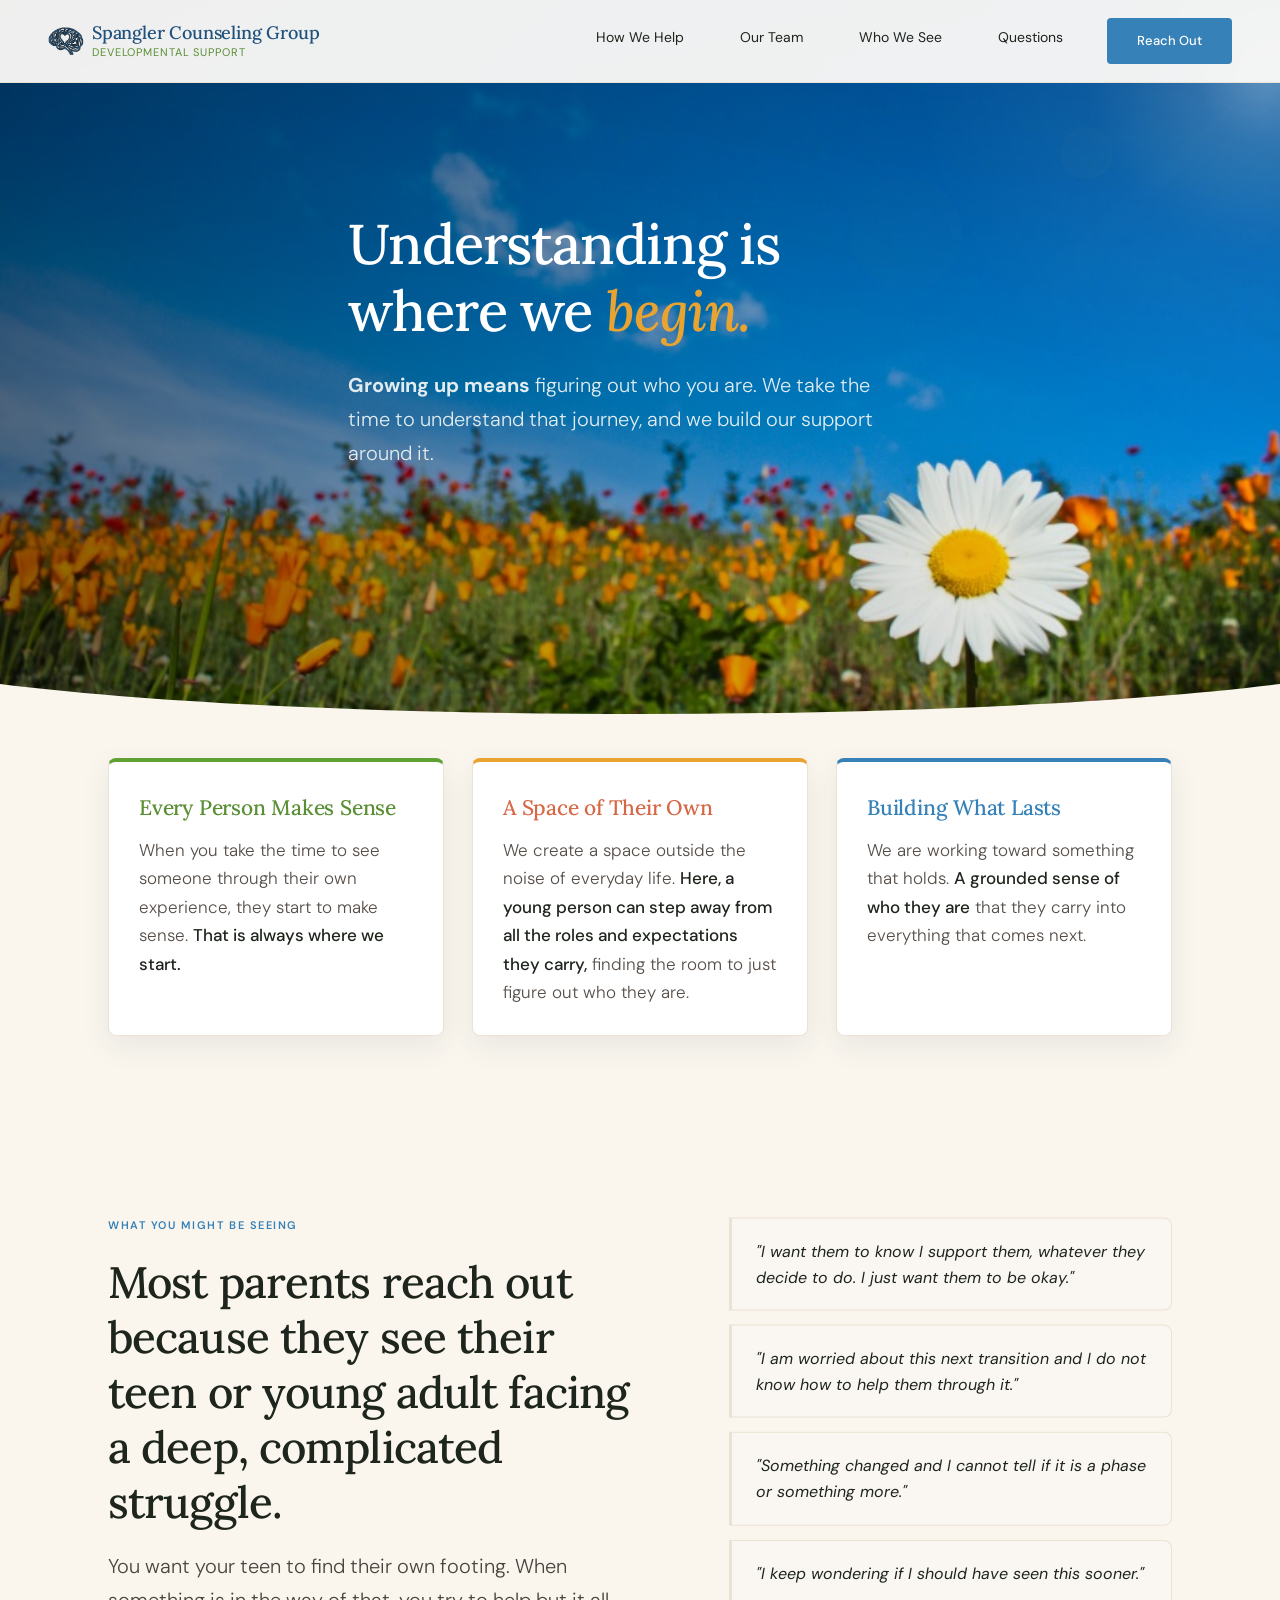
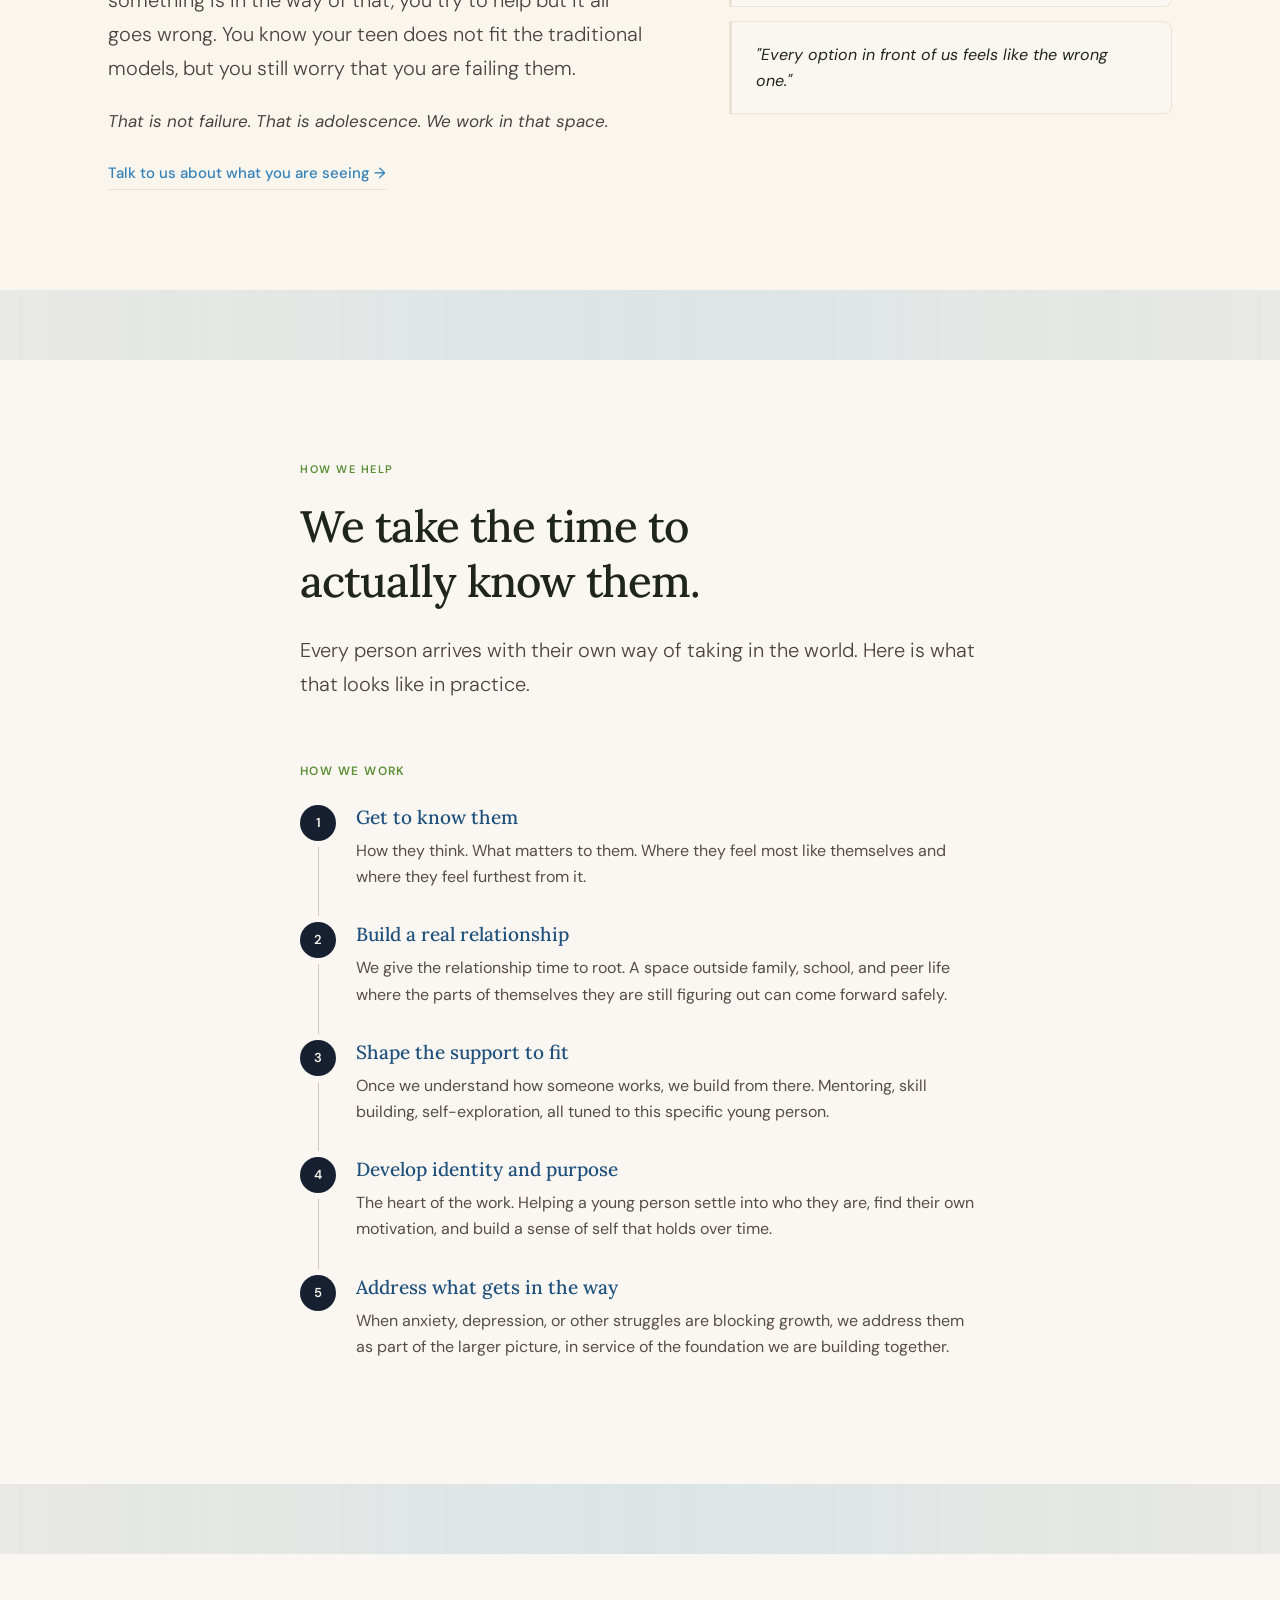
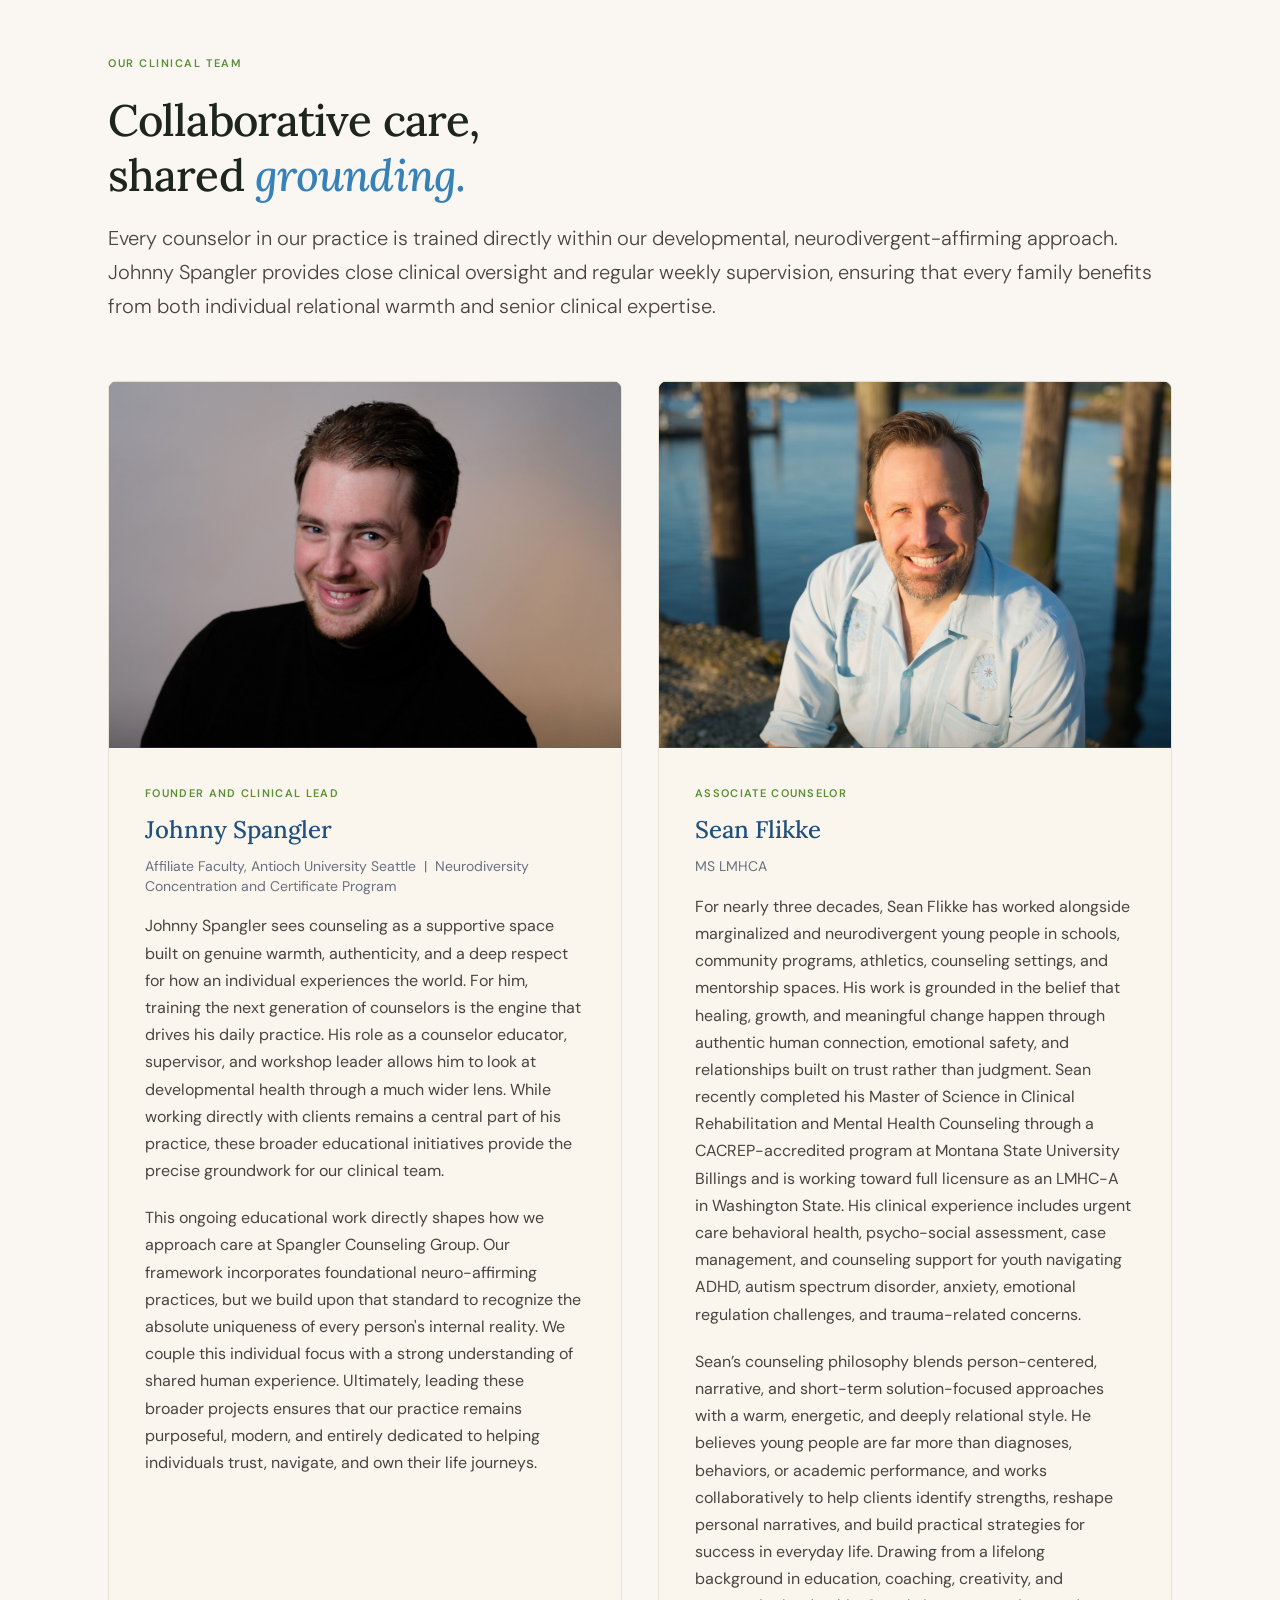
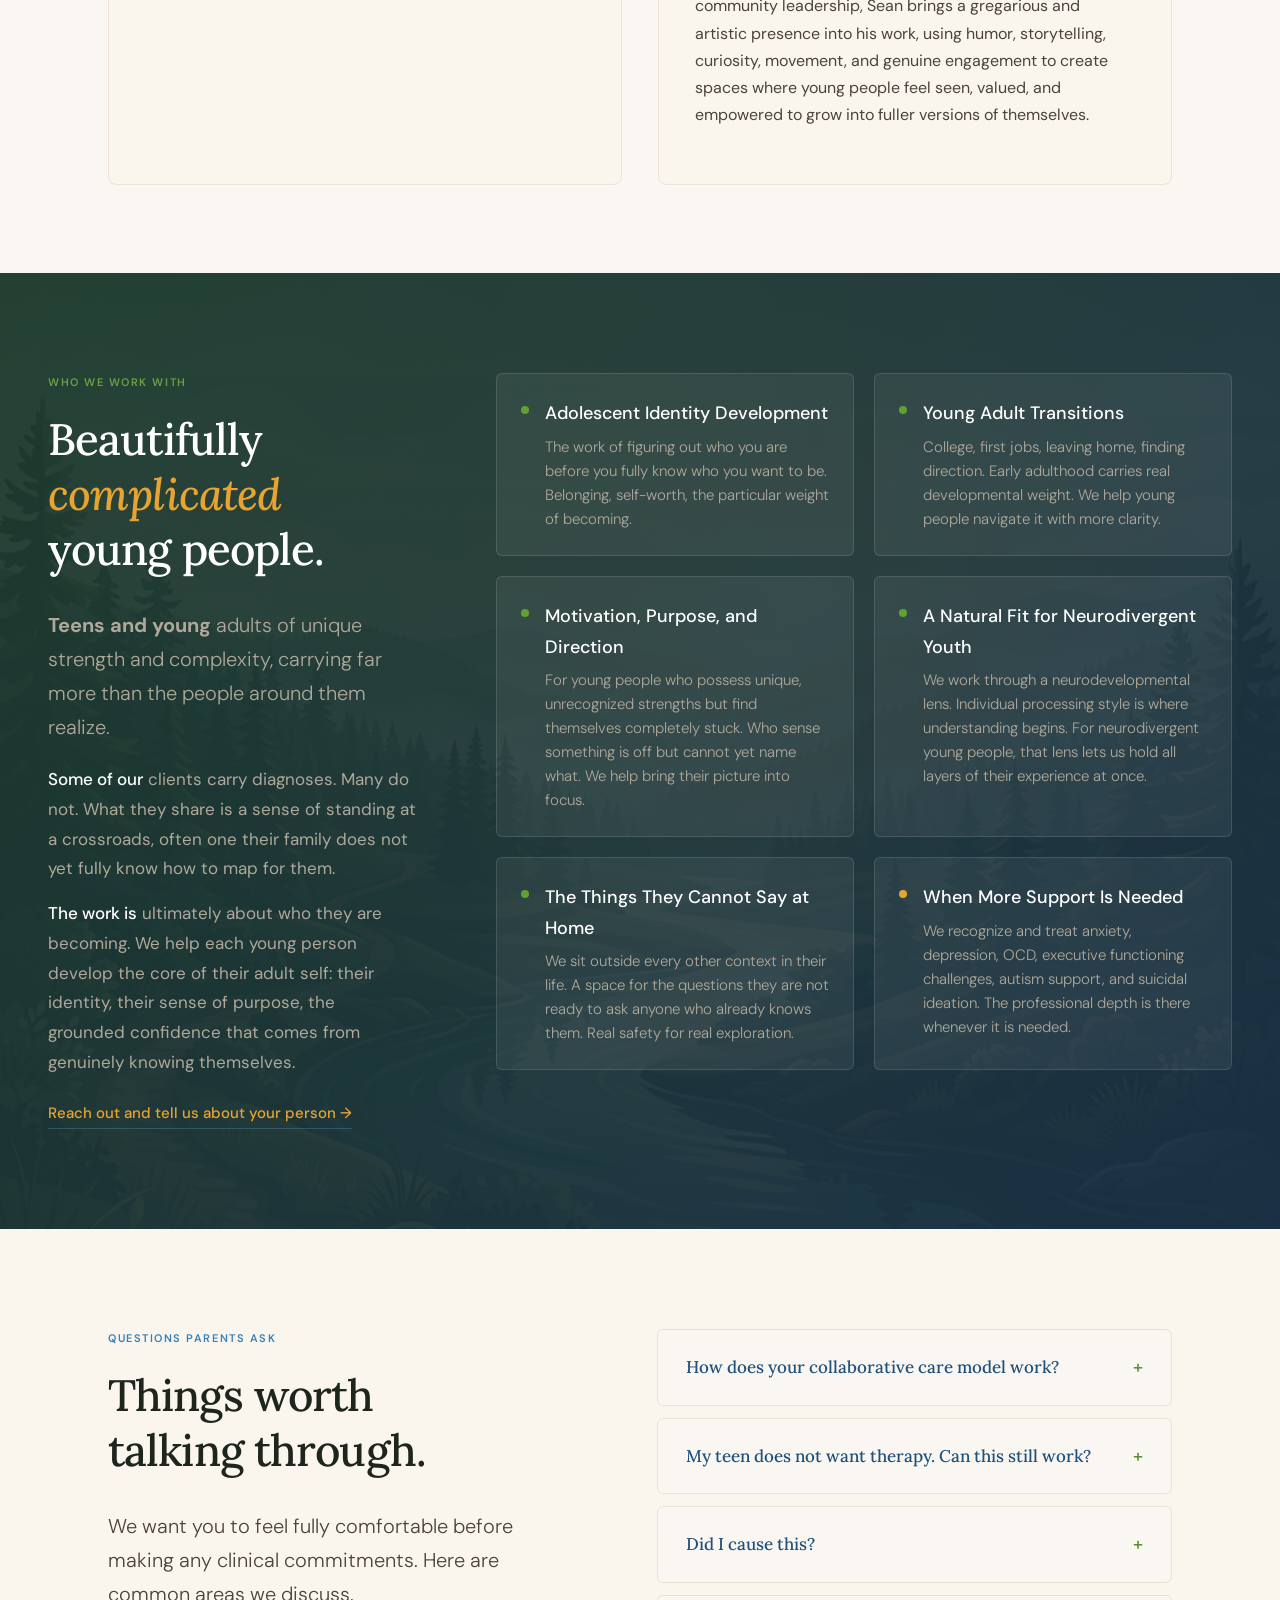
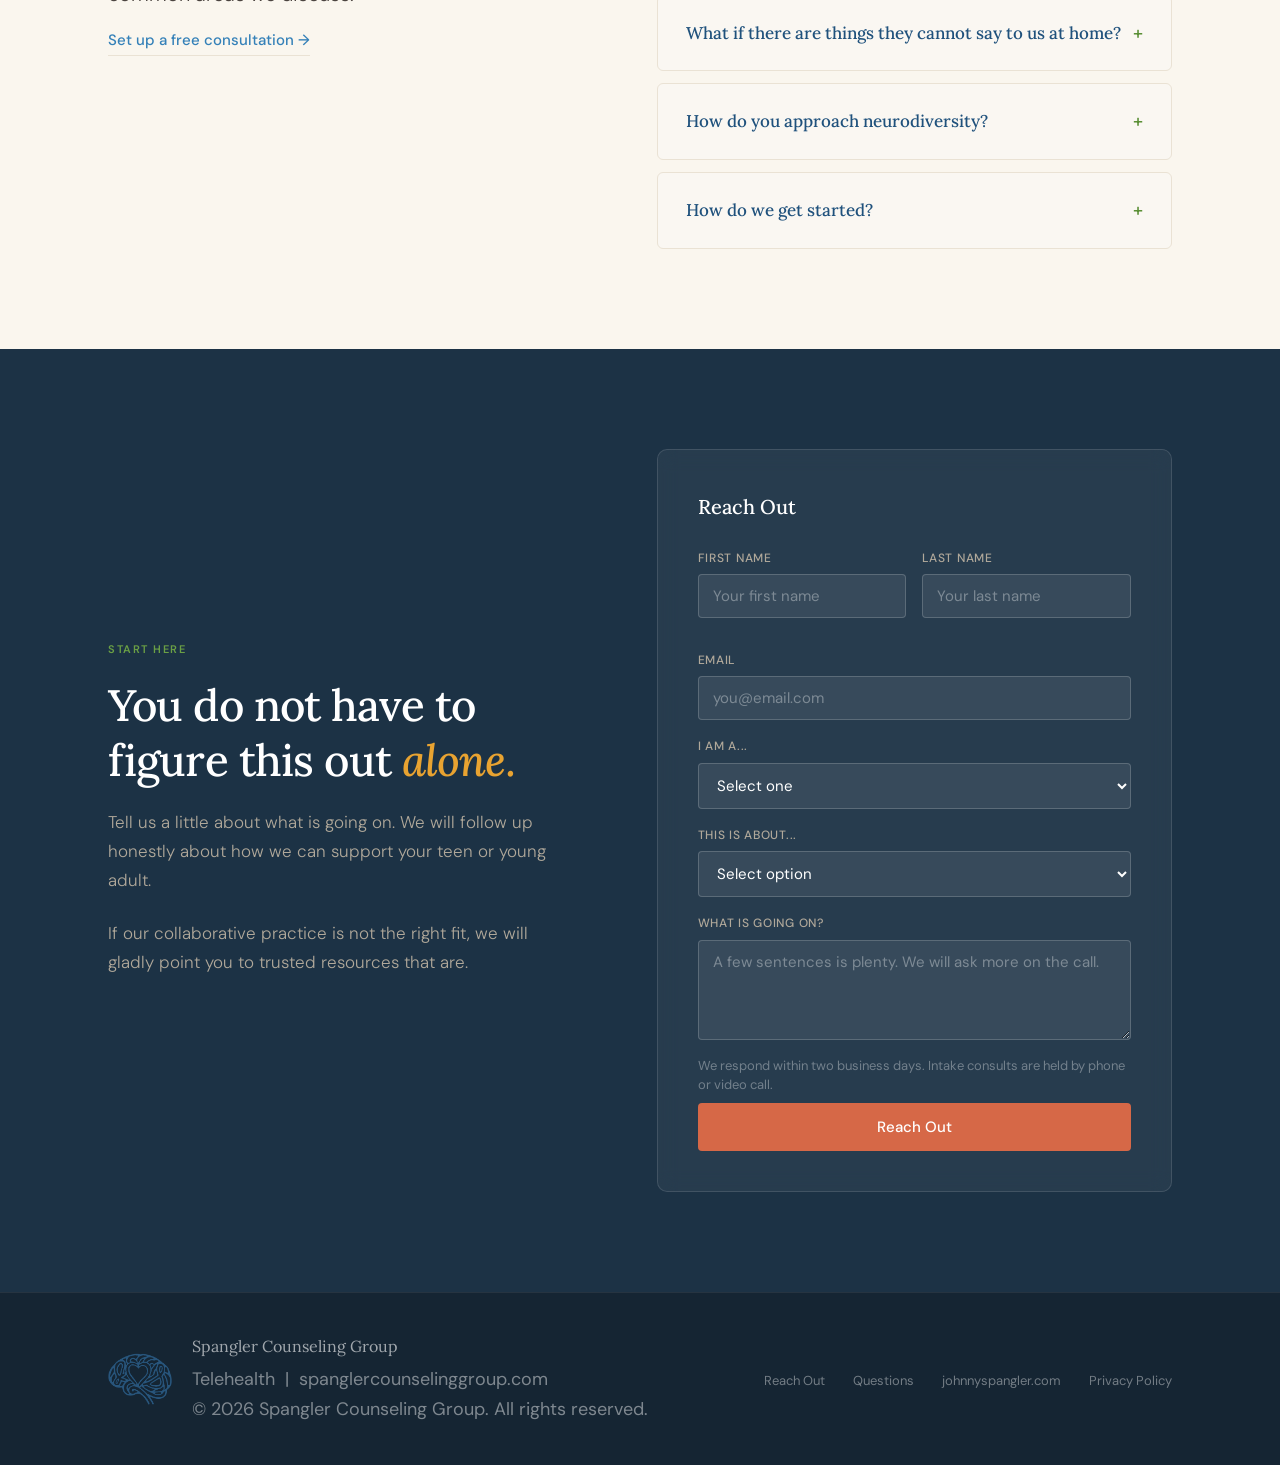
==== commit 5007d6fc: "Change What is going on helper text to placeholder inside the textarea" ====
--- a/index.html
+++ b/index.html
@@ -370,8 +370,7 @@
 
         <div class="form-group">
           <label for="message">What is going on?</label>
-          <textarea id="message" name="message" placeholder="A short context about what you're noticing or seeking help with. No need to detail everything." required></textarea>
-          <span class="form-help">A few sentences is plenty. We will ask more on the call.</span>
+          <textarea id="message" name="message" placeholder="A few sentences is plenty. We will ask more on the call." required></textarea>
         </div>
 
         <p class="form-note">We respond within two business days. Intake consults are held by phone or video call.</p>
--- a/style_draft.css
+++ b/style_draft.css
@@ -872,13 +872,6 @@
   font-size: 13px; color: rgba(255,255,255,0.35);
   margin-top: 12px; line-height: 1.5;
 }
-.form-help {
-  font-size: 13px;
-  color: var(--chalk-d);
-  opacity: 0.75;
-  margin-top: 2px;
-  line-height: 1.45;
-}
 
 /* ─── FOOTER ─── */
 footer {
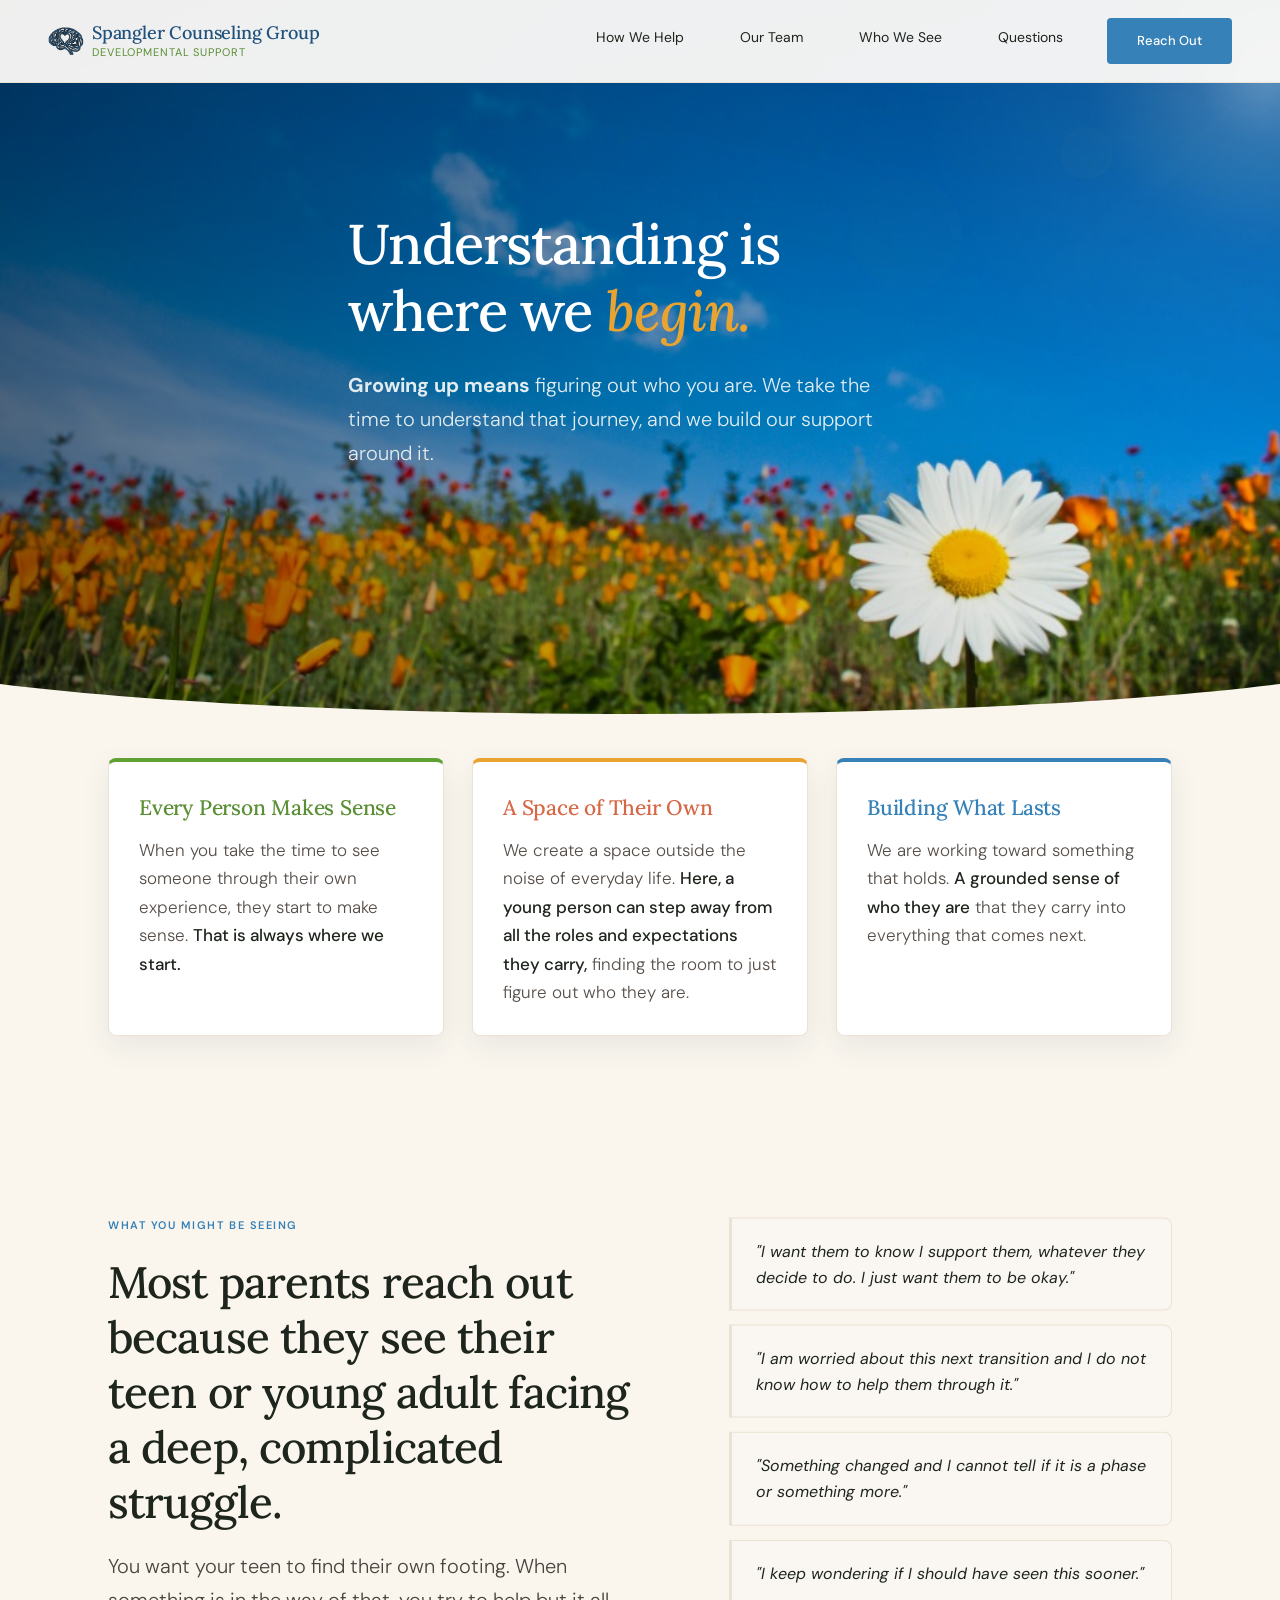
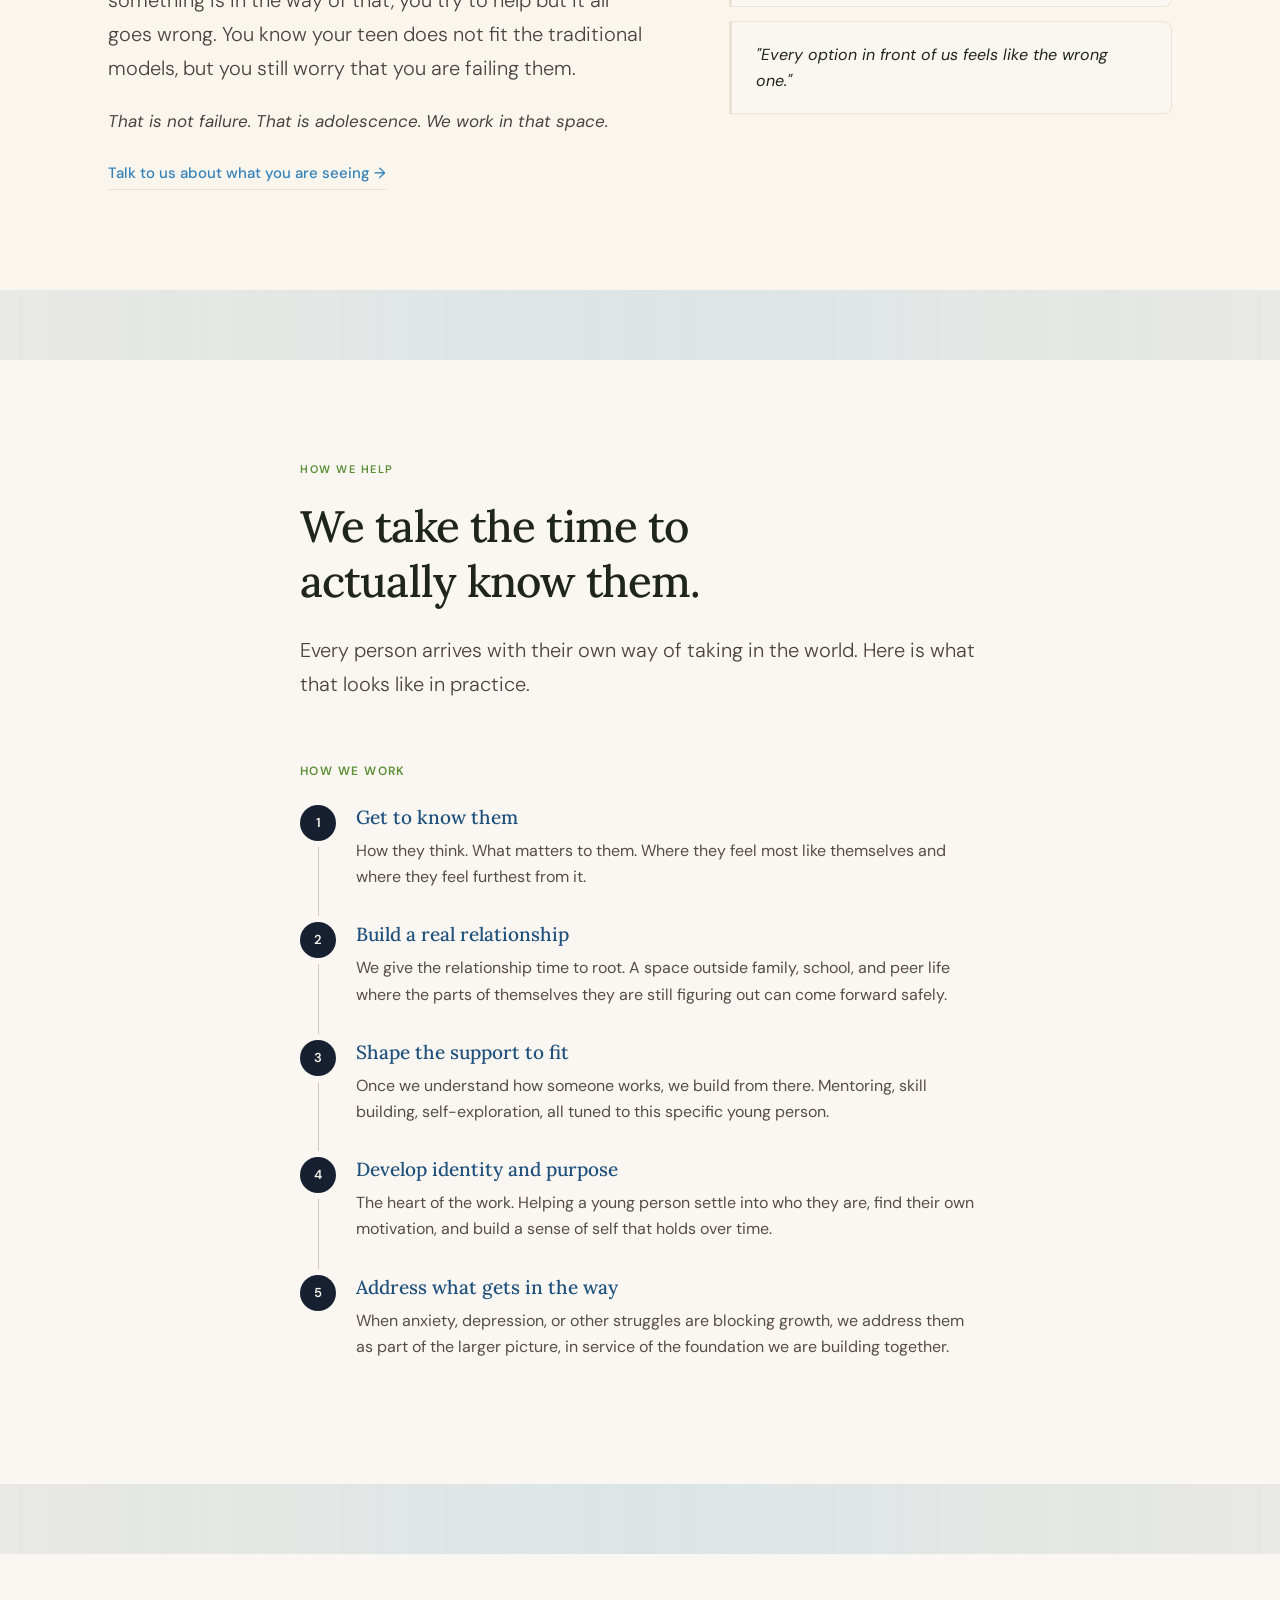
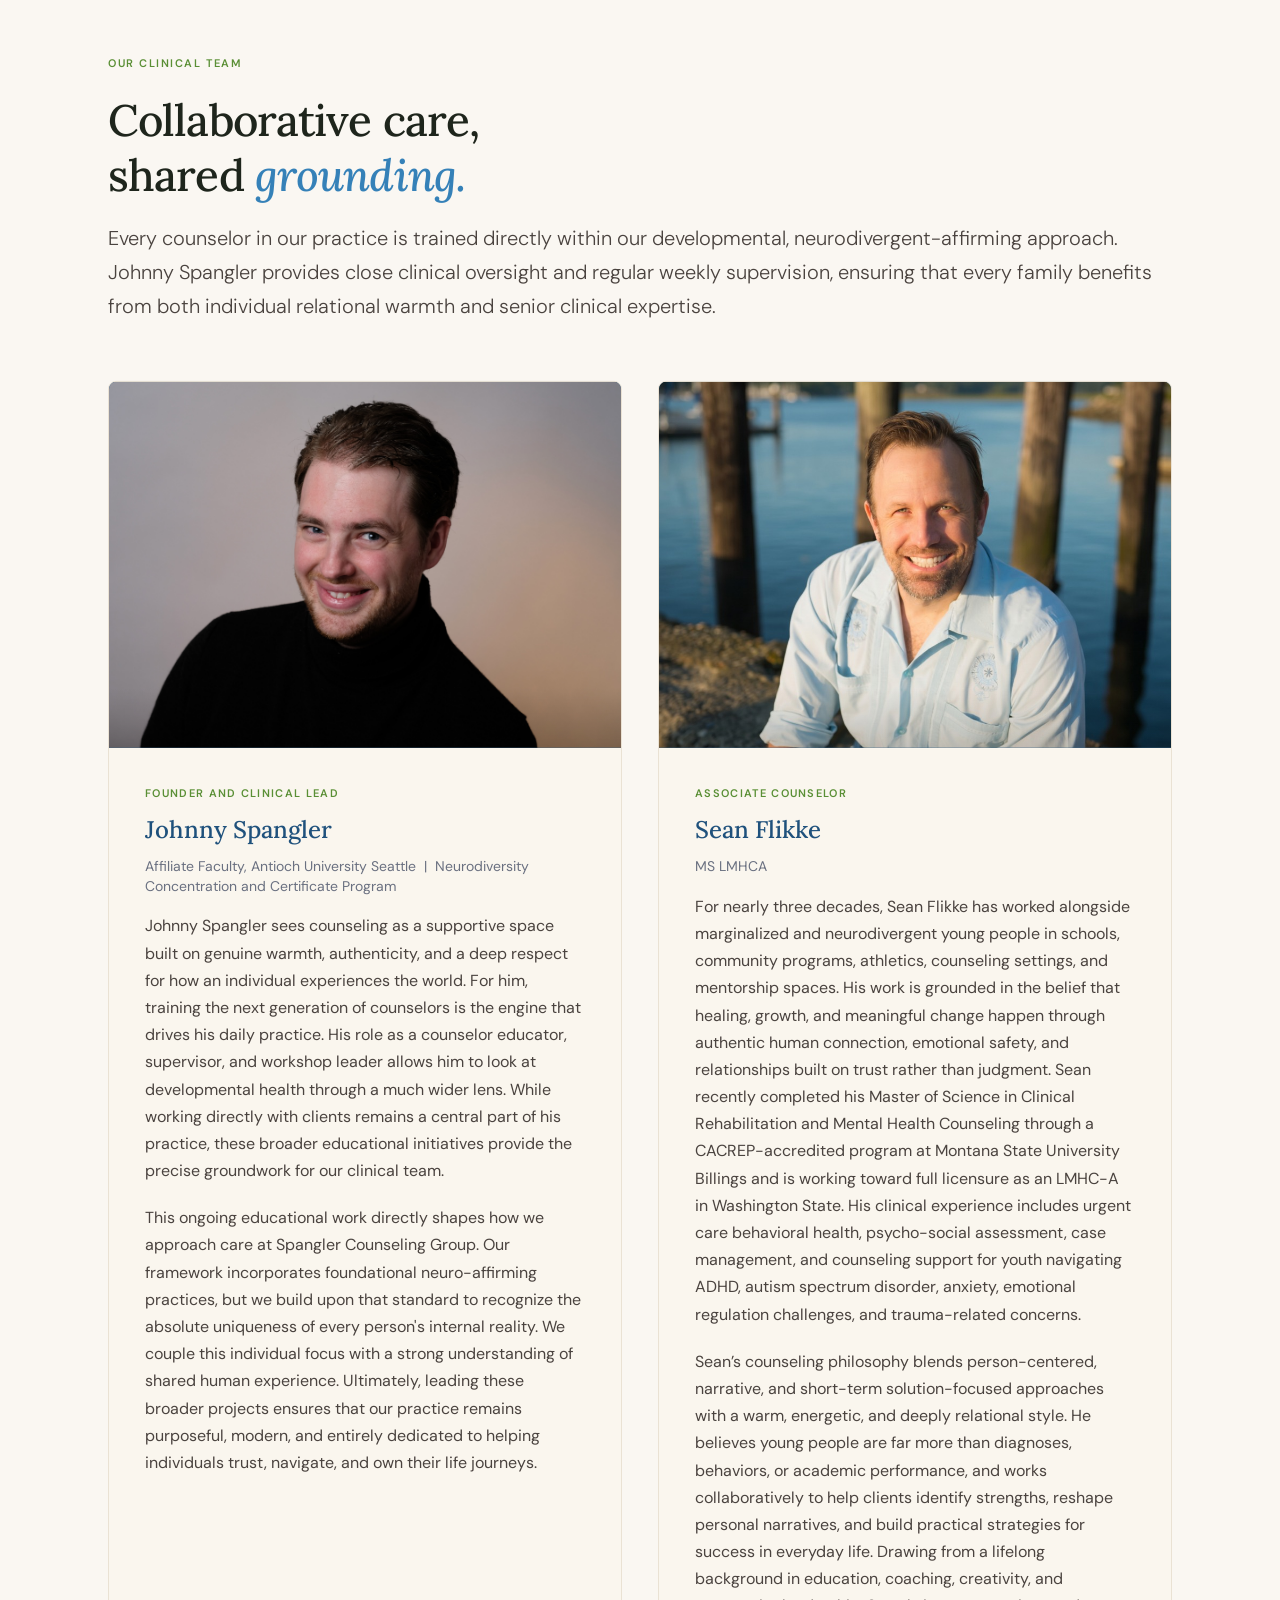
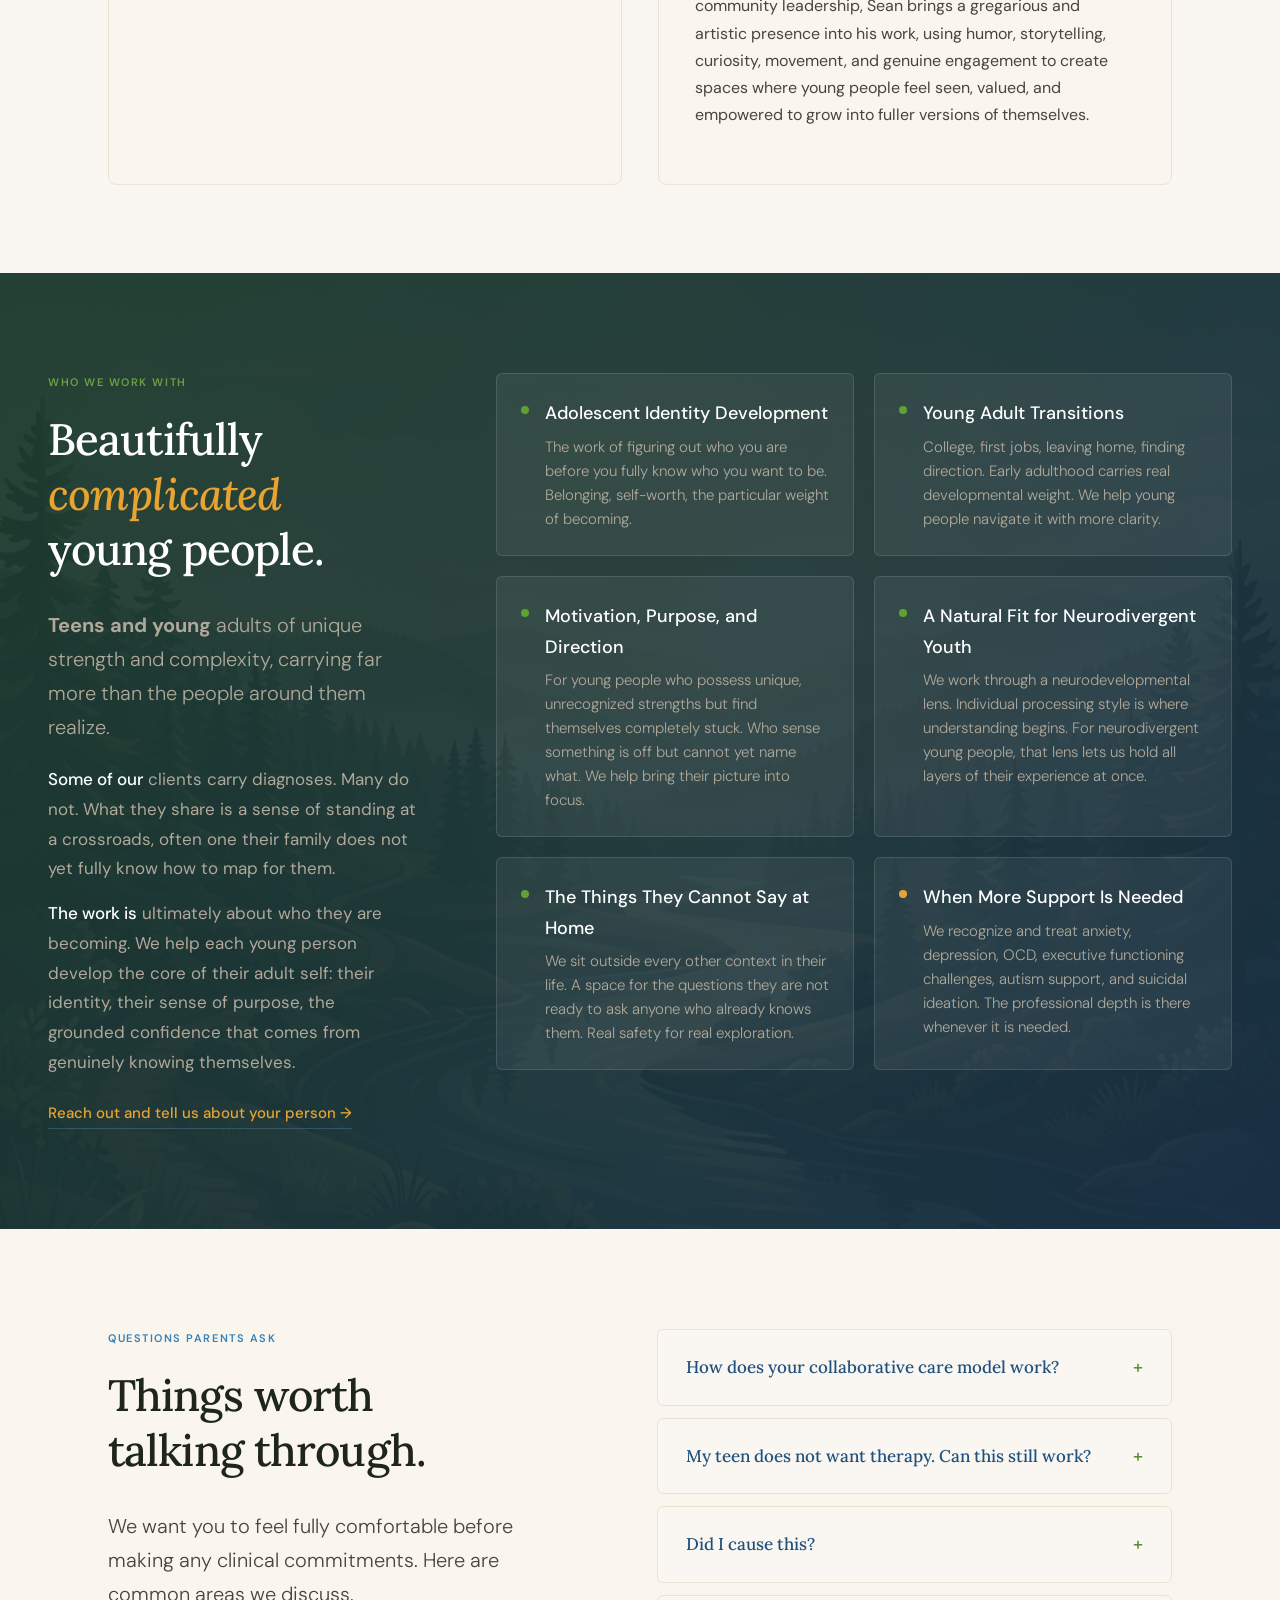
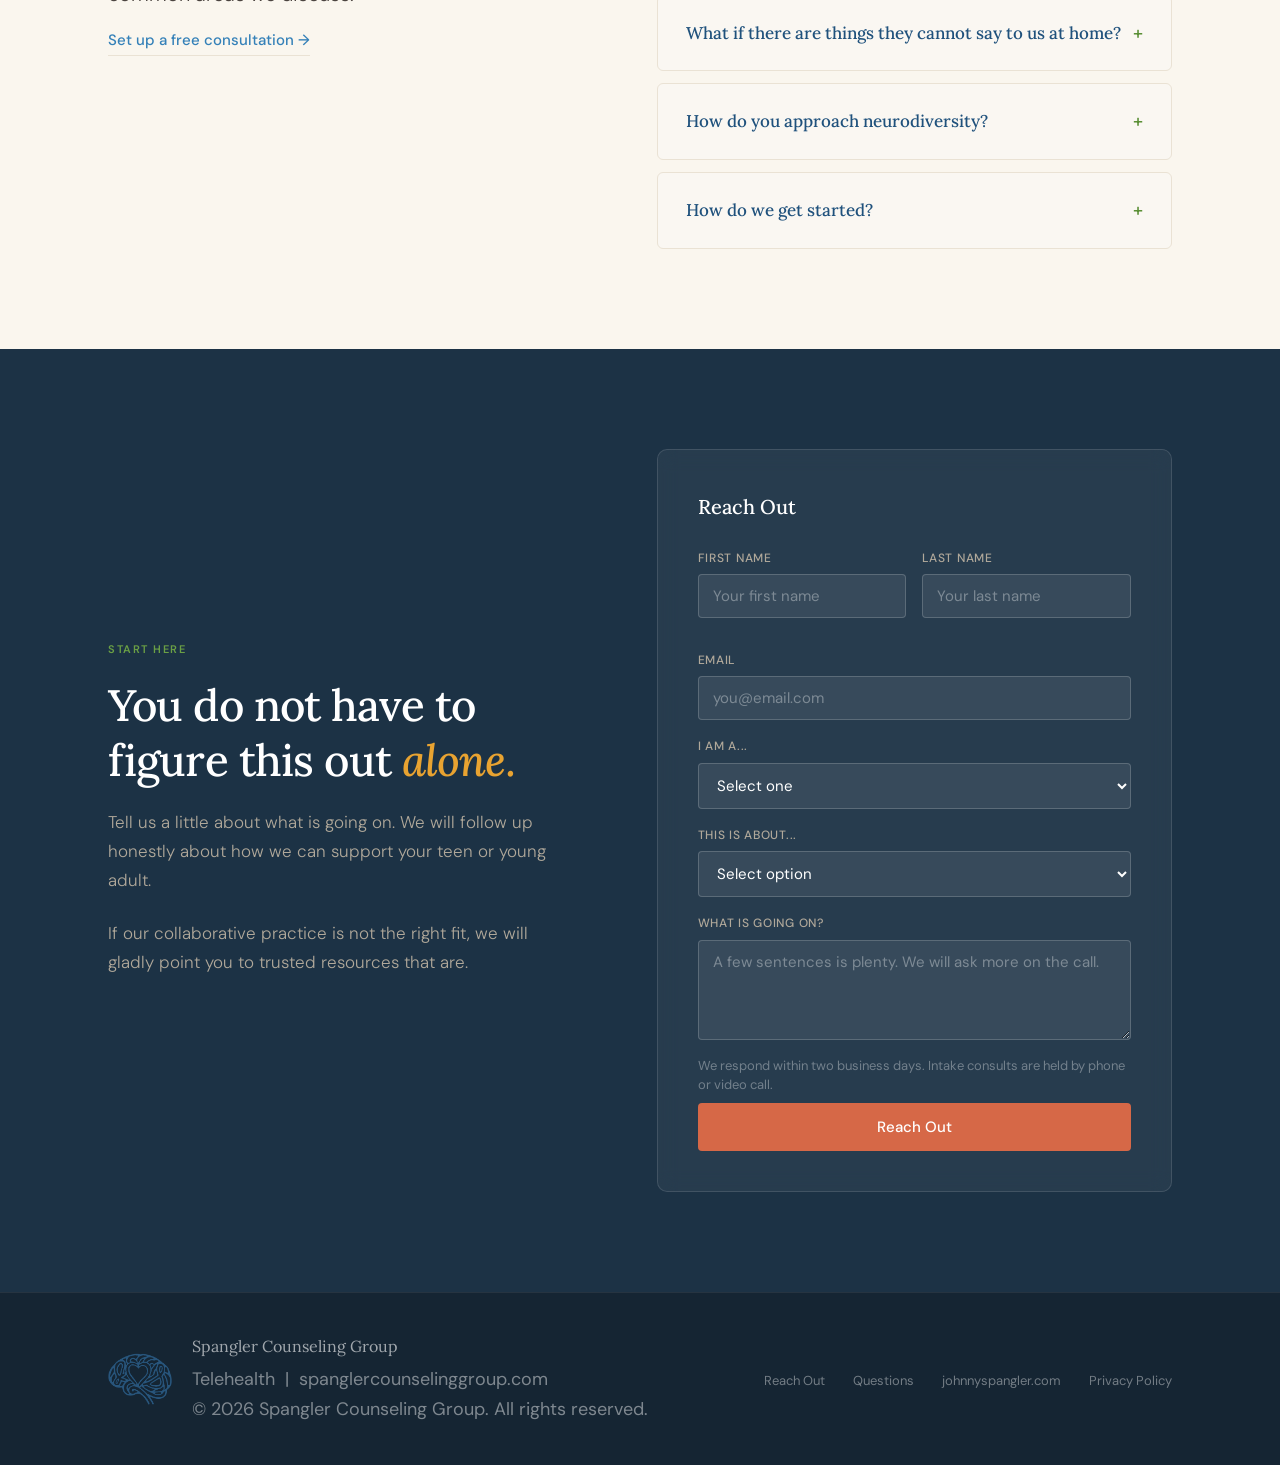
==== commit 8707ffc7: "Rename style_draft.css to style.css and update link in index.html" ====
--- a/index.html
+++ b/index.html
@@ -6,7 +6,7 @@
 <title>Spangler Counseling Group | Developmental Support for Teens & Young Adults</title>
 <link rel="icon" type="image/png" href="js_logo_transparent.png">
 <link href="https://fonts.googleapis.com/css2?family=Lora:ital,wght@0,400;0,500;0,600;1,400;1,500&family=DM+Sans:wght@300;400;500;600&display=swap" rel="stylesheet">
-<link rel="stylesheet" href="style_draft.css">
+<link rel="stylesheet" href="style.css">
 </head>
 <body>
 
--- a/style.css
+++ b/style.css
@@ -0,0 +1,1126 @@
+:root {
+  /* 90% Grounded Base Tones */
+  --cream:          #FAF6EE; /* Warm sand cream background */
+  --cream-d:        #EAE2D4; /* Slightly darker cream for borders/dividers */
+  --ivory:          #FAF7F2; /* Open, welcoming soft white */
+  --ink:            #1E251C; /* Grounded warm olive-black ink for text */
+  
+  /* Earthy Greens & Blues (Meadow Poppies Theme) */
+  --forest-green:   #5A8F35; /* Meadow grass green */
+  --forest-green-d: #2E511C; /* Deep organic grass green for dark readable text */
+  --forest-green-l: #EDF4E7; /* Soft pale grass wash */
+  --earth-blue:     #3581B8; /* Fresh sky blue */
+  --earth-blue-d:   #1F517C; /* Deep sky blue for hovers */
+  --earth-blue-l:   #EDF4F9; /* Soft sky blue wash */
+  
+  /* 10% Complexity Accents (Hidden around the edges) */
+  --accent-orange:  #D66847; /* Terracotta orange - warmth, vitality */
+  --accent-yellow:  #E8A331; /* Golden sun yellow - hope, clarity */
+  --accent-purple:  #6E5075; /* Mystical lavender/purple - depth, internal complexity */
+  --accent-green:   #5FA233; /* Lime green - active growth */
+  
+  /* Existing compatibility variables mapped to the new palette */
+  --blue:           var(--earth-blue);
+  --blue-d:         var(--earth-blue-d);
+  --blue-m:         var(--earth-blue);
+  --blue-s:         var(--accent-yellow);
+  --blue-p:         var(--cream-d);
+  --blue-w:         var(--earth-blue-l);
+  --sage:           var(--forest-green);
+  --sage-m:         #6A9F45; /* Grass green midtone */
+  --sage-p:         var(--cream-d);
+  --sage-w:         var(--forest-green-l);
+  --deep:           var(--earth-blue-d);
+  --deep-m:         #162B3D; /* Deep navy-blue shadows */
+  --chalk:          var(--cream);
+  --chalk-d:        #B0A89A;
+  
+  /* Variables used by styling elements directly */
+  --pnw-blue:       var(--earth-blue);
+  --pnw-blue-d:     var(--earth-blue-d);
+  --pnw-blue-m:     var(--earth-blue);
+  --pnw-blue-s:     var(--earth-blue-l);
+  --pnw-blue-w:     var(--earth-blue-l);
+  
+  --sea-blue-d:     var(--earth-blue-d);
+  --sea-blue-m:     #1F517C;
+  --sea-blue-l:     #2C6E9E;
+  --sea-blue-w:     var(--earth-blue-l);
+  
+  --sun-yellow:     var(--accent-yellow);
+  --sun-light:      #FFF8EB;
+  --sun-bold:       var(--accent-orange);
+  
+  --lime-green:     var(--accent-green);
+  --lime-light:     #F3F9ED;
+  --lime-bold:      var(--forest-green);
+}
+
+*, *::before, *::after { box-sizing: border-box; margin: 0; padding: 0; }
+html { scroll-behavior: smooth; overflow-x: hidden; background: var(--cream); }
+
+body {
+  font-family: 'DM Sans', sans-serif;
+  color: var(--ink);
+  line-height: 1.7;
+  font-size: 18px;
+  overflow-x: hidden;
+}
+
+body::before {
+  content: "";
+  position: fixed;
+  top: 0; left: 0; width: 100%; height: 100%;
+  z-index: -1;
+  background: radial-gradient(circle at top left, rgba(255, 179, 0, 0.12) 0%, rgba(53, 129, 184, 0.08) 50%, rgba(90, 143, 53, 0.05) 100%);
+  pointer-events: none;
+}
+
+/* ─── NAVIGATION (MOBILE-FIRST) ─── */
+nav {
+  position: fixed; top: 0; left: 0; right: 0; z-index: 100;
+  display: flex; align-items: center; justify-content: space-between;
+  padding: 12px 20px;
+  background: rgba(252,250,247,0.95);
+  backdrop-filter: blur(12px);
+  border-bottom: 1px solid var(--cream-d);
+  transform: translateY(-100%);
+  opacity: 0;
+  transition: transform 0.3s cubic-bezier(0.16, 1, 0.3, 1), opacity 0.3s ease;
+}
+
+nav.nav-visible {
+  transform: translateY(0);
+  opacity: 1;
+}
+
+.nav-mark { display: flex; align-items: center; gap: 8px; text-decoration: none; }
+.nav-logo { width: 30px; height: 30px; object-fit: contain; }
+
+.nav-name {
+  font-family: 'Lora', serif;
+  font-size: 14px; font-weight: 500;
+  letter-spacing: -0.01em; color: var(--blue-d);
+  max-width: 175px; line-height: 1.25; white-space: normal;
+}
+
+.nav-name span {
+  display: none;
+  font-family: 'DM Sans', sans-serif;
+  font-size: 11px; font-weight: 400;
+  letter-spacing: 0.08em; text-transform: uppercase;
+  color: var(--sage); margin-top: 1px;
+}
+
+/* Hamburger toggle button */
+.nav-toggle {
+  display: flex;
+  align-items: center;
+  justify-content: center;
+  background: none;
+  border: none;
+  cursor: pointer;
+  padding: 10px;
+  z-index: 110;
+  width: 44px;
+  height: 44px;
+}
+.hamburger {
+  display: block;
+  width: 20px;
+  height: 2px;
+  background: var(--ink);
+  position: relative;
+  transition: background 0.2s ease-in-out;
+}
+.hamburger::before, .hamburger::after {
+  content: '';
+  position: absolute;
+  left: 0;
+  width: 20px;
+  height: 2px;
+  background: var(--ink);
+  transition: transform 0.2s ease-in-out, top 0.2s ease-in-out;
+}
+.hamburger::before { top: -6px; }
+.hamburger::after { top: 6px; }
+
+.nav-toggle.active .hamburger {
+  background: transparent;
+}
+.nav-toggle.active .hamburger::before {
+  top: 0;
+  transform: rotate(45deg);
+}
+.nav-toggle.active .hamburger::after {
+  top: 0;
+  transform: rotate(-45deg);
+}
+
+/* Mobile Links Slide-Down */
+.nav-links {
+  display: none;
+  flex-direction: column;
+  position: absolute;
+  top: 100%;
+  left: 0;
+  right: 0;
+  background: rgba(252,250,247,0.98);
+  backdrop-filter: blur(12px);
+  border-bottom: 1px solid var(--cream-d);
+  padding: 24px;
+  gap: 16px;
+  list-style: none;
+  box-shadow: 0 10px 25px rgba(26,53,74,0.08);
+  z-index: 99;
+}
+
+.nav-links.active {
+  display: flex;
+  animation: navSlideDown 0.25s ease-out forwards;
+}
+
+@keyframes navSlideDown {
+  from {
+    opacity: 0;
+    transform: translateY(-10px);
+  }
+  to {
+    opacity: 1;
+    transform: translateY(0);
+  }
+}
+
+.nav-links li {
+  display: block;
+  width: 100%;
+  text-align: center;
+}
+
+.nav-links a {
+  display: block;
+  padding: 8px 0;
+  font-size: 16px;
+  font-weight: 500;
+  color: var(--ink);
+  text-decoration: none;
+  transition: color 0.2s;
+  white-space: nowrap;
+}
+.nav-links a:hover { color: var(--accent-orange); }
+
+.nav-cta {
+  background: var(--blue); color: #fff !important;
+  padding: 12px 30px !important; border-radius: 4px;
+  font-weight: 500 !important; font-size: 15px !important;
+  transition: background 0.2s !important;
+  display: inline-block;
+  width: auto;
+  margin-top: 8px;
+  white-space: nowrap;
+  flex-shrink: 0;
+}
+.nav-cta:hover { background: var(--blue-d) !important; }
+
+/* ─── CONTAINER & GENERAL ─── */
+.container { max-width: 1160px; margin: 0 auto; padding: 0 20px; }
+
+.text-container {
+  max-width: 680px;
+  margin-left: auto;
+  margin-right: auto;
+  text-align: left;
+}
+
+.eyebrow {
+  font-size: 11px; font-weight: 600;
+  letter-spacing: 0.14em; text-transform: uppercase;
+  margin-bottom: 20px;
+}
+.ey-blue  { color: var(--blue); }
+.ey-sage  { color: var(--sage); }
+.ey-light { color: var(--sage-m); }
+
+.section-h {
+  font-family: 'Lora', serif;
+  font-size: clamp(30px, 3.5vw, 44px);
+  font-weight: 500; line-height: 1.25;
+  letter-spacing: -0.02em; color: var(--ink);
+  margin-bottom: 24px;
+}
+.section-h em { font-style: italic; color: var(--blue); }
+.section-h.light { color: #fff; }
+.section-h.light em { color: var(--blue-s); }
+
+.lede {
+  font-size: 20px; font-weight: 300;
+  line-height: 1.7; color: #4A433F;
+  margin-bottom: 24px;
+}
+.lede.light { color: var(--chalk-d); }
+
+.prose {
+  font-size: 17px; line-height: 1.75;
+  color: #4A433F; margin-bottom: 18px;
+}
+.prose.light { color: var(--chalk-d); }
+.prose strong { color: var(--ink); font-weight: 500; }
+.prose.light strong { color: #fff; }
+
+.btn-primary {
+  background: var(--accent-orange); color: #fff;
+  text-decoration: none; padding: 14px 32px;
+  border-radius: 4px; font-size: 15px; font-weight: 500;
+  transition: background 0.2s, transform 0.15s, box-shadow 0.2s;
+  display: inline-block;
+}
+.btn-primary:hover { background: #BF5737; transform: translateY(-1px); }
+
+.btn-ghost {
+  color: #554D47; text-decoration: none;
+  font-size: 14px; font-weight: 500;
+  display: inline-flex; align-items: center; gap: 8px;
+  transition: color 0.2s;
+}
+.btn-ghost:hover { color: var(--blue); }
+.btn-ghost::after { content: '→'; font-size: 16px; }
+
+.soft-link {
+  display: block;
+  margin-top: 24px;
+  font-size: 15px; font-weight: 500;
+  color: var(--blue); text-decoration: none;
+  border-bottom: 1.5px solid var(--blue-p);
+  padding-bottom: 2px;
+  width: fit-content;
+  transition: border-color 0.2s;
+}
+.soft-link:hover { border-color: var(--blue); }
+.soft-link.light { color: var(--blue-s); border-color: rgba(92,146,186,0.35); }
+.soft-link.light:hover { border-color: var(--blue-s); }
+
+/* ─── FULL-WIDTH VIEWPORT-SPANNING ROWS (MOBILE) ─── */
+section {
+  position: relative;
+  z-index: 2;
+  width: 100%;
+  margin: 0;
+  padding: 60px 0;
+  border: none;
+  border-radius: 0 !important;
+  box-shadow: none !important;
+  overflow: hidden;
+}
+
+.bg-cream { background: var(--cream); }
+.bg-ivory { background: var(--ivory); }
+.bg-deep { background: var(--deep); }
+.bg-deep-m { background: var(--deep-m); }
+.bg-transparent { background: transparent; }
+
+/* ─── HERO (MOBILE-FIRST) ─── */
+.hero {
+  background: linear-gradient(rgba(0, 0, 0, 0.5), rgba(0, 0, 0, 0.25)), url('meadow_hero_bg.jpg') no-repeat 75% 75%;
+  background-size: cover;
+  padding-top: 90px;
+  padding-bottom: 80px;
+  min-height: 65vh;
+  display: flex;
+  align-items: center;
+  position: relative;
+  overflow: hidden;
+}
+
+.wave {
+  display: block;
+  width: 100%;
+  height: 40px;
+  margin-bottom: -2px;
+}
+
+.hero-inner {
+  display: flex;
+  flex-direction: column;
+  gap: 40px;
+  width: 100%;
+  position: relative;
+  z-index: 2;
+}
+
+.hero-left {
+  display: flex; flex-direction: column; justify-content: center;
+  padding: 10px 0;
+  text-align: center;
+  min-height: auto;
+}
+
+.hero-eyebrow {
+  font-size: 11px; font-weight: 600;
+  letter-spacing: 0.14em; text-transform: uppercase;
+  color: #ffffff; margin-bottom: 20px;
+}
+
+.hero-h {
+  font-family: 'Lora', serif;
+  font-size: clamp(34px, 5vw, 56px);
+  font-weight: 500; line-height: 1.20;
+  color: #ffffff; margin-bottom: 24px;
+  letter-spacing: -0.02em;
+}
+.hero-h em { font-style: italic; color: var(--sun-yellow); }
+
+.hero-sub {
+  font-size: 20px; font-weight: 300;
+  line-height: 1.7; color: #E2ECEF;
+  margin-bottom: 100px;
+  margin-left: auto; margin-right: auto;
+  max-width: 540px;
+}
+
+.hero-actions { display: flex; gap: 16px; align-items: center; justify-content: center; flex-wrap: wrap; }
+
+.btn-hero-primary {
+  background: var(--accent-orange); color: #ffffff !important;
+  text-decoration: none; padding: 14px 32px;
+  border-radius: 4px; font-size: 15px; font-weight: 600;
+  transition: background 0.2s, transform 0.15s, box-shadow 0.2s;
+  display: inline-block;
+  box-shadow: 0 4px 14px rgba(214, 104, 71, 0.25);
+}
+.btn-hero-primary:hover { background: #BF5737; transform: translateY(-1px); box-shadow: 0 6px 20px rgba(214, 104, 71, 0.35); }
+
+.btn-hero-ghost {
+  color: #E2ECEF; text-decoration: none;
+  font-size: 14px; font-weight: 500;
+  display: inline-flex; align-items: center; gap: 8px;
+  transition: color 0.2s;
+}
+.btn-hero-ghost:hover { color: #ffffff; }
+.btn-hero-ghost::after { content: '→'; font-size: 16px; }
+
+canvas#hero-canvas {
+  position: absolute; top: 0; left: 0;
+  width: 100%; height: 100%;
+  opacity: 0.45; z-index: 1;
+  pointer-events: none;
+}
+
+.hero-right {
+  display: flex; align-items: center; justify-content: center;
+  padding: 10px 0; width: 100%;
+  margin-top: 15px;
+}
+
+.hero-card-stack {
+  display: flex;
+  flex-direction: column;
+  gap: 45px;
+  width: 100%;
+  max-width: 100%;
+  padding-bottom: 40px;
+}
+
+.hero-card {
+  background: #ffffff;
+  border: 1px solid var(--cream-d);
+  border-radius: 8px;
+  padding: 20px 24px;
+  box-shadow: 0 10px 30px rgba(26,53,74,0.08);
+  opacity: 0;
+  transform: scale(0.95);
+  transition: transform 0.2s ease-out, opacity 0.2s ease-out;
+  min-height: 190px;
+  display: flex;
+  flex-direction: column;
+  justify-content: flex-start;
+}
+
+.organic-1 { border-top: 4px solid var(--lime-green); }
+.organic-2 { border-top: 4px solid var(--sun-yellow); }
+.organic-3 { border-top: 4px solid var(--blue); }
+
+.hero-card-label {
+  font-family: 'Lora', serif;
+  font-size: 19px; font-weight: 500;
+  letter-spacing: -0.01em;
+  margin: 0 0 10px 0;
+}
+.organic-1 .hero-card-label { color: var(--lime-bold); }
+.organic-2 .hero-card-label { color: var(--sun-bold); }
+.organic-3 .hero-card-label { color: var(--blue-m); }
+
+.hero-card p {
+  font-size: 15px; font-weight: 300;
+  color: #554D47; line-height: 1.68;
+}
+.hero-card p strong { color: var(--ink); font-weight: 500; }
+
+/* ─── FLOATING VALUES SECTION ─── */
+.values-section {
+  padding: 20px 0 40px 0;
+  position: relative;
+  z-index: 10;
+  margin-top: -2px; /* Pull up to overlap hero and hide subpixel line gaps */
+}
+
+.consultation-box {
+  display: flex;
+  justify-content: center;
+  margin-bottom: 48px;
+  width: 100%;
+}
+
+.values-grid {
+  display: flex;
+  flex-direction: column;
+  gap: 24px;
+}
+
+/* ─── WHAT PARENTS RECOGNIZE ─── */
+.recog-inner {
+  display: flex;
+  flex-direction: column;
+  gap: 40px;
+}
+.recog-cards { display: flex; flex-direction: column; gap: 16px; }
+
+.recog-card {
+  background: var(--ivory);
+  border: 1px solid var(--cream-d);
+  border-left: 3px solid var(--blue-p);
+  border-radius: 0 8px 8px 0;
+  padding: 20px 24px;
+}
+.recog-card p {
+  font-size: 16px; line-height: 1.6;
+  color: var(--ink); font-style: italic; margin: 0;
+}
+
+/* ─── HOW WE HELP (OUR APPROACH) ─── */
+.work-content {
+  max-width: 680px;
+  margin: 0 auto;
+}
+.steps-wrap {
+  padding: 1.5rem 0;
+}
+.steps-header {
+  font-family: 'DM Sans', sans-serif;
+  font-size: 12px;
+  font-weight: 600;
+  letter-spacing: 0.12em;
+  text-transform: uppercase;
+  color: var(--sage);
+  margin-bottom: 24px;
+}
+.step {
+  display: flex;
+  gap: 20px;
+  position: relative;
+  opacity: 0.25;
+  transform: translateY(20px);
+  transition: opacity 0.7s cubic-bezier(0.215, 0.61, 0.355, 1), transform 0.7s cubic-bezier(0.215, 0.61, 0.355, 1);
+}
+.step.active {
+  opacity: 1;
+  transform: translateY(0);
+}
+.step-left {
+  display: flex;
+  flex-direction: column;
+  align-items: center;
+  flex-shrink: 0;
+}
+.step-num {
+  font-family: 'DM Sans', sans-serif;
+  width: 36px;
+  height: 36px;
+  border-radius: 50%;
+  background: #162030;
+  color: #F5F0E8;
+  display: flex;
+  align-items: center;
+  justify-content: center;
+  font-size: 13px;
+  font-weight: 600;
+  flex-shrink: 0;
+  transform: scale(0.85);
+  transition: transform 0.5s cubic-bezier(0.34, 1.56, 0.64, 1);
+}
+.step.active .step-num {
+  transform: scale(1);
+}
+.step-line {
+  width: 1px;
+  background: #D1C9BC;
+  flex: 1;
+  min-height: 32px;
+  margin: 6px 0;
+  transform: scaleY(0);
+  transform-origin: top;
+  transition: transform 0.8s cubic-bezier(0.215, 0.61, 0.355, 1);
+}
+.step.active .step-line {
+  transform: scaleY(1);
+}
+.step:last-child .step-line {
+  display: none;
+}
+.step-body {
+  padding-bottom: 2rem;
+  flex: 1;
+}
+.step:last-child .step-body {
+  padding-bottom: 0;
+}
+.step-title {
+  font-family: 'Lora', serif;
+  font-size: 19px;
+  font-weight: 500;
+  color: var(--blue-d);
+  margin: 0 0 8px;
+  line-height: 1.3;
+}
+.step-desc {
+  font-size: 16px;
+  line-height: 1.65;
+  color: #554D47;
+  margin: 0;
+}
+
+@media (prefers-reduced-motion: reduce) {
+  .step {
+    opacity: 1 !important;
+    transform: none !important;
+    transition: none !important;
+  }
+  .step-num {
+    transform: none !important;
+    transition: none !important;
+  }
+  .step-line {
+    transform: none !important;
+    transition: none !important;
+  }
+}
+
+
+
+/* ─── MEET THE TEAM ─── */
+.team-intro {
+  max-width: 100%;
+  margin-bottom: 40px;
+}
+.team-grid {
+  display: flex;
+  flex-direction: column;
+  gap: 32px;
+}
+.team-card {
+  background: var(--cream); border: 1px solid var(--cream-d);
+  border-radius: 8px; overflow: hidden; display: flex; flex-direction: column;
+}
+
+.team-photo {
+  background: var(--pnw-blue-d); 
+  aspect-ratio: 14 / 10; 
+  width: 100%;
+  display: flex; align-items: center; justify-content: center; flex-shrink: 0;
+  position: relative; overflow: hidden;
+}
+.team-photo img {
+  height: 100%; width: auto; object-fit: contain; display: block;
+}
+.team-photo-gradient {
+  position: absolute; bottom: 0; left: 0; right: 0; height: 60px;
+  background: linear-gradient(to top, rgba(0,0,0,0.15), transparent);
+}
+.team-info { padding: 24px; display: flex; flex-direction: column; flex-grow: 1; }
+
+.team-role {
+  font-size: 11px; font-weight: 600;
+  letter-spacing: 0.12em; text-transform: uppercase;
+  color: var(--sage); margin-bottom: 8px;
+}
+.team-name {
+  font-family: 'Lora', serif;
+  font-size: 24px; font-weight: 500;
+  color: var(--blue-d); margin-bottom: 6px;
+}
+.team-cred { font-size: 14px; color: #6A7080; margin-bottom: 16px; line-height: 1.4; }
+.team-bio { font-size: 16px; line-height: 1.7; color: #4A433F; margin-bottom: 20px; }
+
+.team-focus { display: flex; flex-wrap: wrap; gap: 8px; margin-top: auto; padding-top: 16px; }
+.focus-tag {
+  background: var(--sage-w); color: var(--sage);
+  border: 1px solid var(--sage-p);
+  font-size: 11px; font-weight: 500;
+  padding: 5px 12px; border-radius: 3px;
+}
+.focus-tag.highlight {
+  background: #FAF2EF; color: var(--accent-orange);
+  border: 1.5px solid var(--accent-orange);
+  font-weight: 600;
+}
+.focus-tag.sun-highlight {
+  background: #F8F1FA; color: var(--accent-purple);
+  border: 1.5px solid var(--accent-purple);
+  font-weight: 600;
+}
+
+.collab-banner {
+  background: var(--blue-w);
+  border-left: 4px solid var(--blue);
+  padding: 24px 20px;
+  border-radius: 0 8px 8px 0;
+  margin-top: 40px;
+}
+.collab-banner h4 {
+  font-family: 'Lora', serif;
+  font-size: 17px;
+  color: var(--blue-d);
+  margin-bottom: 8px;
+}
+.collab-banner p {
+  font-size: 15px;
+  color: #3A4F65;
+  line-height: 1.7;
+}
+
+/* ─── SPECIALTIES (WHO WE SEE) ─── */
+.who {
+  background: linear-gradient(135deg, rgba(30, 58, 42, 0.94) 0%, rgba(26, 47, 68, 0.94) 100%), url('growth_metaphor_bg.png') no-repeat center center / cover;
+  overflow: hidden;
+  position: relative;
+}
+.who-inner {
+  display: flex;
+  flex-direction: column;
+  gap: 40px;
+}
+.area-list {
+  display: flex;
+  flex-direction: column;
+  gap: 16px;
+}
+.area-item {
+  background: rgba(255,255,255,0.06);
+  border: 1px solid rgba(255,255,255,0.12);
+  border-radius: 6px; padding: 18px 20px;
+  display: flex; gap: 12px; align-items: flex-start;
+}
+.area-dot {
+  width: 8px; height: 8px; border-radius: 50%;
+  background: var(--lime-green); margin-top: 8px; flex-shrink: 0;
+}
+.area-dot.blue { background: var(--blue-s); }
+.area-title {
+  font-size: 18px; font-weight: 500;
+  color: #fff; margin-bottom: 6px;
+}
+.area-desc {
+  font-size: 15px; font-weight: 300;
+  color: var(--chalk-d); line-height: 1.6;
+}
+
+/* ─── VOICE STONE ─── */
+.stone {
+  background: radial-gradient(circle at top left, #ffd452 8%, #098f02fc 17% 21%, #036304 57% 65%, #1a3851 83% 100%) fixed;
+  padding: 60px 0;
+  border-top: 1px solid rgba(255,255,255,0.1);
+  border-bottom: 1px solid rgba(255,255,255,0.1);
+  position: relative; z-index: 2;
+}
+.stone-inner {
+  text-align: center; max-width: 760px; margin: 0 auto;
+}
+.stone blockquote {
+  font-family: 'Lora', serif;
+  font-size: clamp(24px, 3vw, 36px);
+  font-weight: 400; font-style: italic;
+  line-height: 1.45; color: #ffffff; margin-bottom: 12px;
+  text-shadow: 0 2px 15px rgba(0,0,0,0.2);
+}
+.stone cite {
+  font-style: normal; font-size: 13px;
+  font-weight: 600;
+  letter-spacing: 0.10em; text-transform: uppercase;
+  color: var(--sage);
+}
+
+/* ─── FAQ ─── */
+.faq-inner {
+  display: flex;
+  flex-direction: column;
+  gap: 40px;
+}
+.faq-list { display: flex; flex-direction: column; gap: 12px; }
+.faq-item {
+  background: var(--ivory);
+  border: 1px solid var(--cream-d);
+  border-radius: 6px;
+  overflow: hidden;
+  transition: all 0.25s ease;
+}
+.faq-q {
+  font-family: 'Lora', serif;
+  font-size: 17px; font-weight: 500;
+  color: var(--blue-d);
+  padding: 18px 20px;
+  cursor: pointer;
+  display: flex;
+  justify-content: space-between;
+  align-items: center;
+  user-select: none;
+}
+.faq-q::after {
+  content: '+';
+  font-family: 'DM Sans', sans-serif;
+  font-size: 18px;
+  color: var(--sage);
+  transition: transform 0.25s;
+}
+.faq-item.active .faq-q::after {
+  transform: rotate(45deg);
+  color: var(--blue);
+}
+.faq-a {
+  max-height: 0;
+  overflow: hidden;
+  transition: max-height 0.3s ease-out, padding 0.3s ease-out;
+  font-size: 16px; line-height: 1.7; color: #554D47;
+  padding: 0 20px;
+}
+.faq-item.active .faq-a {
+  max-height: 300px;
+  padding-bottom: 20px;
+  border-top: 1px solid rgba(43,90,127,0.06);
+  padding-top: 16px;
+}
+
+/* ─── BOTTOM CTA SECTION ─── */
+.bottom-cta {
+  padding: 80px 0;
+  text-align: center;
+}
+.bottom-cta .cta-actions {
+  display: flex;
+  justify-content: center;
+  gap: 16px;
+  margin-top: 24px;
+}
+
+/* ─── CONTACT ─── */
+.contact {
+  background: #1C3245;
+}
+.contact-inner {
+  display: flex;
+  flex-direction: column;
+  gap: 40px;
+}
+.contact-left { text-align: left; }
+.contact-left .section-h { color: #fff; margin-bottom: 20px; }
+.contact-left .eyebrow { color: var(--sage-m); }
+.contact-body { font-size: 17px; font-weight: 300; line-height: 1.7; color: var(--chalk-d); margin-bottom: 24px; }
+
+.contact-detail { display: flex; flex-direction: column; gap: 10px; margin-bottom: 24px; }
+.contact-detail-item { font-size: 14px; color: var(--chalk-d); }
+.contact-detail-item strong { color: #fff; font-weight: 500; margin-right: 8px; }
+
+.contact-form {
+  background: rgba(255,255,255,0.05);
+  border: 1px solid rgba(255,255,255,0.12);
+  border-radius: 10px; padding: 24px 20px;
+  backdrop-filter: blur(10px);
+}
+.form-title {
+  font-family: 'Lora', serif;
+  font-size: 20px; font-weight: 500;
+  color: #fff; margin-bottom: 24px;
+}
+.form-row { display: flex; flex-direction: column; gap: 16px; margin-bottom: 16px; }
+.form-group { display: flex; flex-direction: column; gap: 6px; margin-bottom: 16px; }
+
+label {
+  font-size: 12px; font-weight: 500;
+  letter-spacing: 0.06em; text-transform: uppercase;
+  color: var(--chalk-d);
+}
+input, textarea, select {
+  background: rgba(255,255,255,0.08);
+  border: 1px solid rgba(255,255,255,0.18);
+  border-radius: 4px; padding: 11px 14px;
+  font-family: 'DM Sans', sans-serif;
+  font-size: 15px; color: #fff; outline: none;
+  transition: border-color 0.2s; width: 100%;
+}
+input::placeholder, textarea::placeholder { color: rgba(255,255,255,0.35); }
+input:focus, textarea:focus, select:focus { border-color: var(--blue-s); }
+select option { background: #152533; color: #fff; }
+textarea { resize: vertical; min-height: 100px; }
+
+.btn-form {
+  width: 100%; background: var(--accent-orange); color: #fff;
+  border: none; padding: 14px 32px; border-radius: 4px;
+  font-family: 'DM Sans', sans-serif;
+  font-size: 15px; font-weight: 500; cursor: pointer;
+  transition: background 0.2s, transform 0.15s; margin-top: 8px;
+}
+.btn-form:hover { background: #BF5737; }
+.form-note {
+  font-size: 13px; color: rgba(255,255,255,0.35);
+  margin-top: 12px; line-height: 1.5;
+}
+
+/* ─── FOOTER ─── */
+footer {
+  background: #152533;
+  color: rgba(255, 255, 255, 0.45);
+  padding: 40px 0;
+  border-top: 1px solid rgba(255,255,255,0.07);
+  width: 100%; margin: 0; border-radius: 0;
+  z-index: 2; position: relative;
+}
+.footer-inner { display: flex; flex-direction: column; text-align: center; gap: 32px; }
+.footer-left { display: flex; flex-direction: column; align-items: center; gap: 20px; }
+.footer-left-text { font-size: 13px; color: rgba(255,255,255,0.35); line-height: 1.7; }
+.footer-links { display: flex; gap: 16px 24px; justify-content: center; flex-wrap: wrap; list-style: none; }
+.footer-links a { font-size: 13px; color: rgba(255,255,255,0.40); text-decoration: none; transition: color 0.2s; }
+.footer-links a:hover { color: rgba(255,255,255,0.80); }
+
+/* ─── SCROLL REVEAL ─── */
+.sr { transition: opacity 0.55s ease, transform 0.55s ease; }
+.sr.off { opacity: 0; transform: translateY(22px); }
+
+/* ─── SECTION DIVIDERS ─── */
+.section-divider {
+  width: 100%;
+  height: 70px;
+  background: linear-gradient(90deg, rgba(31, 81, 124, 0.08) 0%, rgba(53, 129, 184, 0.15) 50%, rgba(31, 81, 124, 0.08) 100%);
+  position: relative;
+  z-index: 5;
+}
+
+/* ========================================================================
+   TABLET SCALE-UP (min-width: 768px)
+   ======================================================================== */
+@media (min-width: 768px) {
+  .container { padding: 0 48px; }
+  section { padding: 80px 0; }
+  
+  /* Form Layout */
+  .form-row { flex-direction: row; }
+  .form-row .form-group { flex: 1; }
+  
+  /* Specialties Area List */
+  .area-list {
+    display: grid;
+    grid-template-columns: 1fr 1fr;
+    gap: 20px;
+  }
+  
+
+  
+  /* Team Grid */
+  .team-grid {
+    display: grid;
+    grid-template-columns: 1fr 1fr;
+    gap: 36px;
+  }
+  .team-card { margin-bottom: 0; }
+  .team-info { padding: 36px; }
+  
+  /* Collab Banner */
+  .collab-banner { padding: 30px 36px; }
+  
+  /* FAQ padding scale-up */
+  .faq-q { padding: 22px 28px; }
+  .faq-a { padding: 0 28px; }
+  .faq-item.active .faq-a { padding-bottom: 24px; }
+  
+  /* Contact Form padding scale-up */
+  .contact-form { padding: 40px; }
+  
+  /* Footer Horizontal Layout */
+  .footer-inner { flex-direction: row; justify-content: space-between; align-items: center; text-align: left; }
+  .footer-left { flex-direction: row; text-align: left; align-items: center; }
+  .footer-links { gap: 28px; }
+
+  /* ─── TABLET/IPAD HERO GRID ─── */
+  .hero-inner {
+    display: block;
+    max-width: 580px;
+  }
+  .hero-left {
+    text-align: left;
+    margin: 0;
+    padding: 0;
+    min-height: auto;
+  }
+  .hero-sub {
+    margin-left: 0;
+    margin-right: 0;
+  }
+  
+  /* Floating Values Section - Tablet Overrides */
+  .values-section {
+    padding: 30px 0 60px 0;
+  }
+  .values-grid {
+    display: grid;
+    grid-template-columns: repeat(3, 1fr);
+    gap: 24px;
+  }
+  .hero-card {
+    opacity: 1 !important;
+    transform: none !important;
+    min-height: auto;
+  }
+}
+
+
+/* ========================================================================
+   DESKTOP SCALE-UP (min-width: 960px / 1024px)
+   ======================================================================== */
+@media (min-width: 960px) {
+  section { padding: 100px 0; }
+  
+  /* ─── NAV DESKTOP (960px - 1149px) ─── */
+  nav { padding: 18px 24px; }
+  .nav-mark { flex-shrink: 0; }
+  .nav-logo { width: 36px; height: 36px; }
+  .nav-name { font-size: 18px; max-width: none; white-space: nowrap; }
+  .nav-name span { display: block; }
+  .nav-toggle { display: none; }
+  
+  .nav-links {
+    display: flex;
+    flex-direction: row;
+    position: static;
+    background: transparent;
+    backdrop-filter: none;
+    border-bottom: none;
+    padding: 0;
+    gap: 16px;
+    box-shadow: none;
+    z-index: auto;
+  }
+  
+  .nav-links li {
+    width: auto;
+    text-align: left;
+  }
+  
+  .nav-links a {
+    padding: 6px 8px;
+    font-size: 14px;
+    font-weight: 400;
+  }
+  
+  .nav-cta {
+    margin-top: 0;
+    padding: 10px 20px !important;
+    font-size: 13px !important;
+    white-space: nowrap;
+    flex-shrink: 0;
+  }
+  
+  /* ─── HERO DESKTOP ─── */
+  .hero {
+    min-height: 80vh;
+    padding-top: 140px;
+    padding-bottom: 80px;
+    background: linear-gradient(to right, rgba(0, 0, 0, 0.45) 0%, rgba(0, 0, 0, 0.15) 60%, rgba(0, 0, 0, 0) 100%), url('meadow_hero_bg.jpg') no-repeat 75% 75%;
+    background-size: cover;
+  }
+  .hero-inner {
+    display: block;
+    max-width: 680px;
+  }
+  
+  /* Floating Values Section - Desktop Overrides */
+  .values-section {
+    padding: 40px 0 80px 0;
+  }
+
+  .consultation-box {
+    display: none !important;
+  }
+  .values-grid {
+    gap: 28px;
+  }
+
+  .hero-card {
+    padding: 28px 30px;
+  }
+  .hero-card-label {
+    font-size: 21px;
+  }
+  .hero-card p {
+    font-size: 17px;
+  }
+  .hero-card:hover {
+    transform: translateY(-2px) scale(1.02);
+    box-shadow: 0 15px 35px rgba(110,80,117,0.12), 0 5px 15px rgba(214,104,71,0.08);
+  }
+  
+  /* ─── PARENTS RECOGNIZE DESKTOP ─── */
+  .recog-inner {
+    display: grid;
+    grid-template-columns: 1.1fr 0.9fr;
+    gap: 80px;
+    align-items: start;
+  }
+  
+  /* ─── HOW WE HELP DESKTOP ─── */
+  
+  /* ─── WHO WE WORK WITH DESKTOP ─── */
+  .who .container {
+    max-width: 1480px;
+    padding: 0 48px;
+  }
+  .who-inner {
+    display: grid;
+    grid-template-columns: 1fr 2fr;
+    gap: 80px;
+    align-items: start;
+  }
+  .area-item { padding: 24px; gap: 16px; }
+  
+  /* ─── TEAM DESKTOP HOVERS ─── */
+  .team-card {
+    transition: transform 0.25s ease, box-shadow 0.25s ease, border-color 0.25s ease;
+  }
+  .team-card:hover {
+    transform: translateY(-2px);
+    box-shadow: 0 15px 35px rgba(110,80,117,0.10), 0 5px 15px rgba(214,104,71,0.06);
+    border-color: var(--earth-blue);
+  }
+  
+  /* ─── FAQ DESKTOP ─── */
+  .faq-inner {
+    display: grid;
+    grid-template-columns: 1fr 1.1fr;
+    gap: 80px;
+    align-items: start;
+  }
+  
+  /* ─── CONTACT DESKTOP ─── */
+  .contact-inner {
+    display: grid;
+    grid-template-columns: 1fr 1.1fr;
+    gap: 80px;
+    align-items: center;
+  }
+}
+
+/* ========================================================================
+   LARGE DESKTOP SCALE-UP (min-width: 1150px)
+   ======================================================================== */
+@media (min-width: 1150px) {
+  nav { padding: 18px 48px; }
+  .nav-links { gap: 32px; }
+  .nav-links a { padding: 8px 12px; }
+  .nav-cta { padding: 12px 30px !important; }
+}
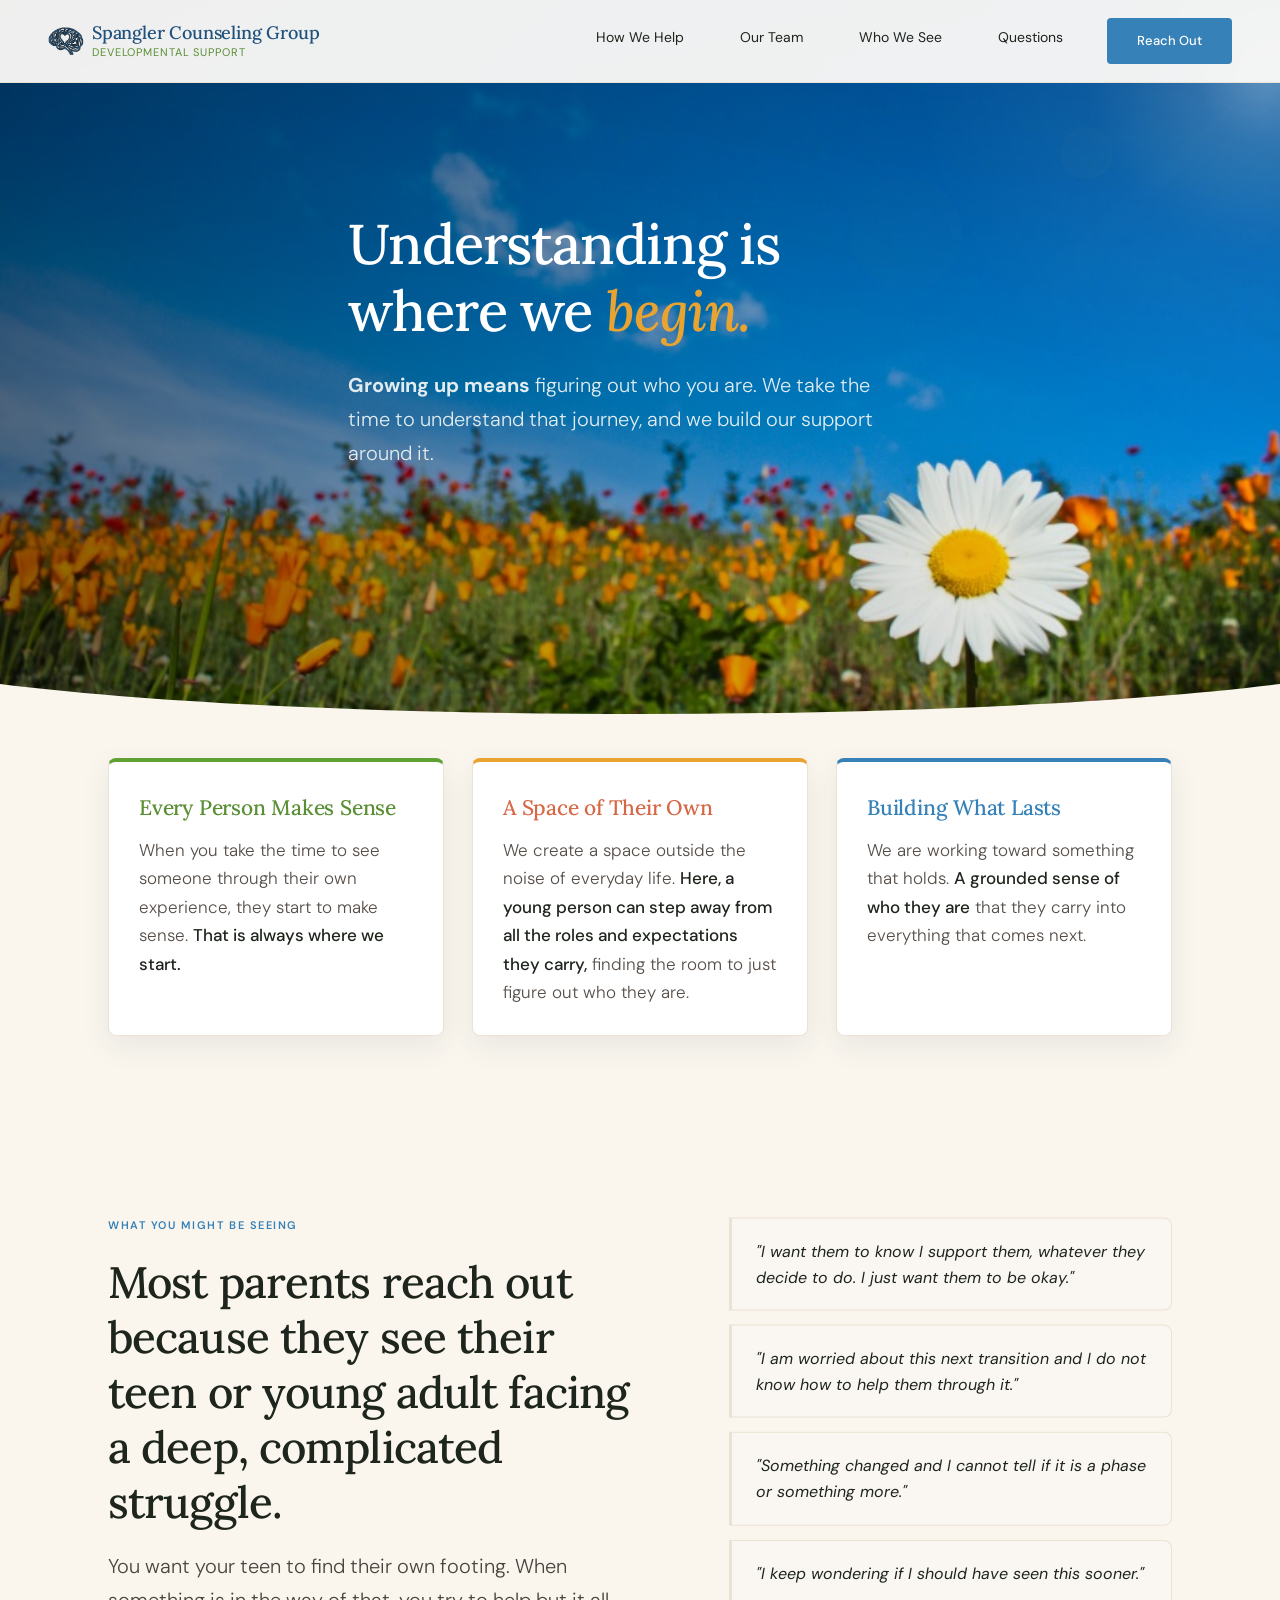
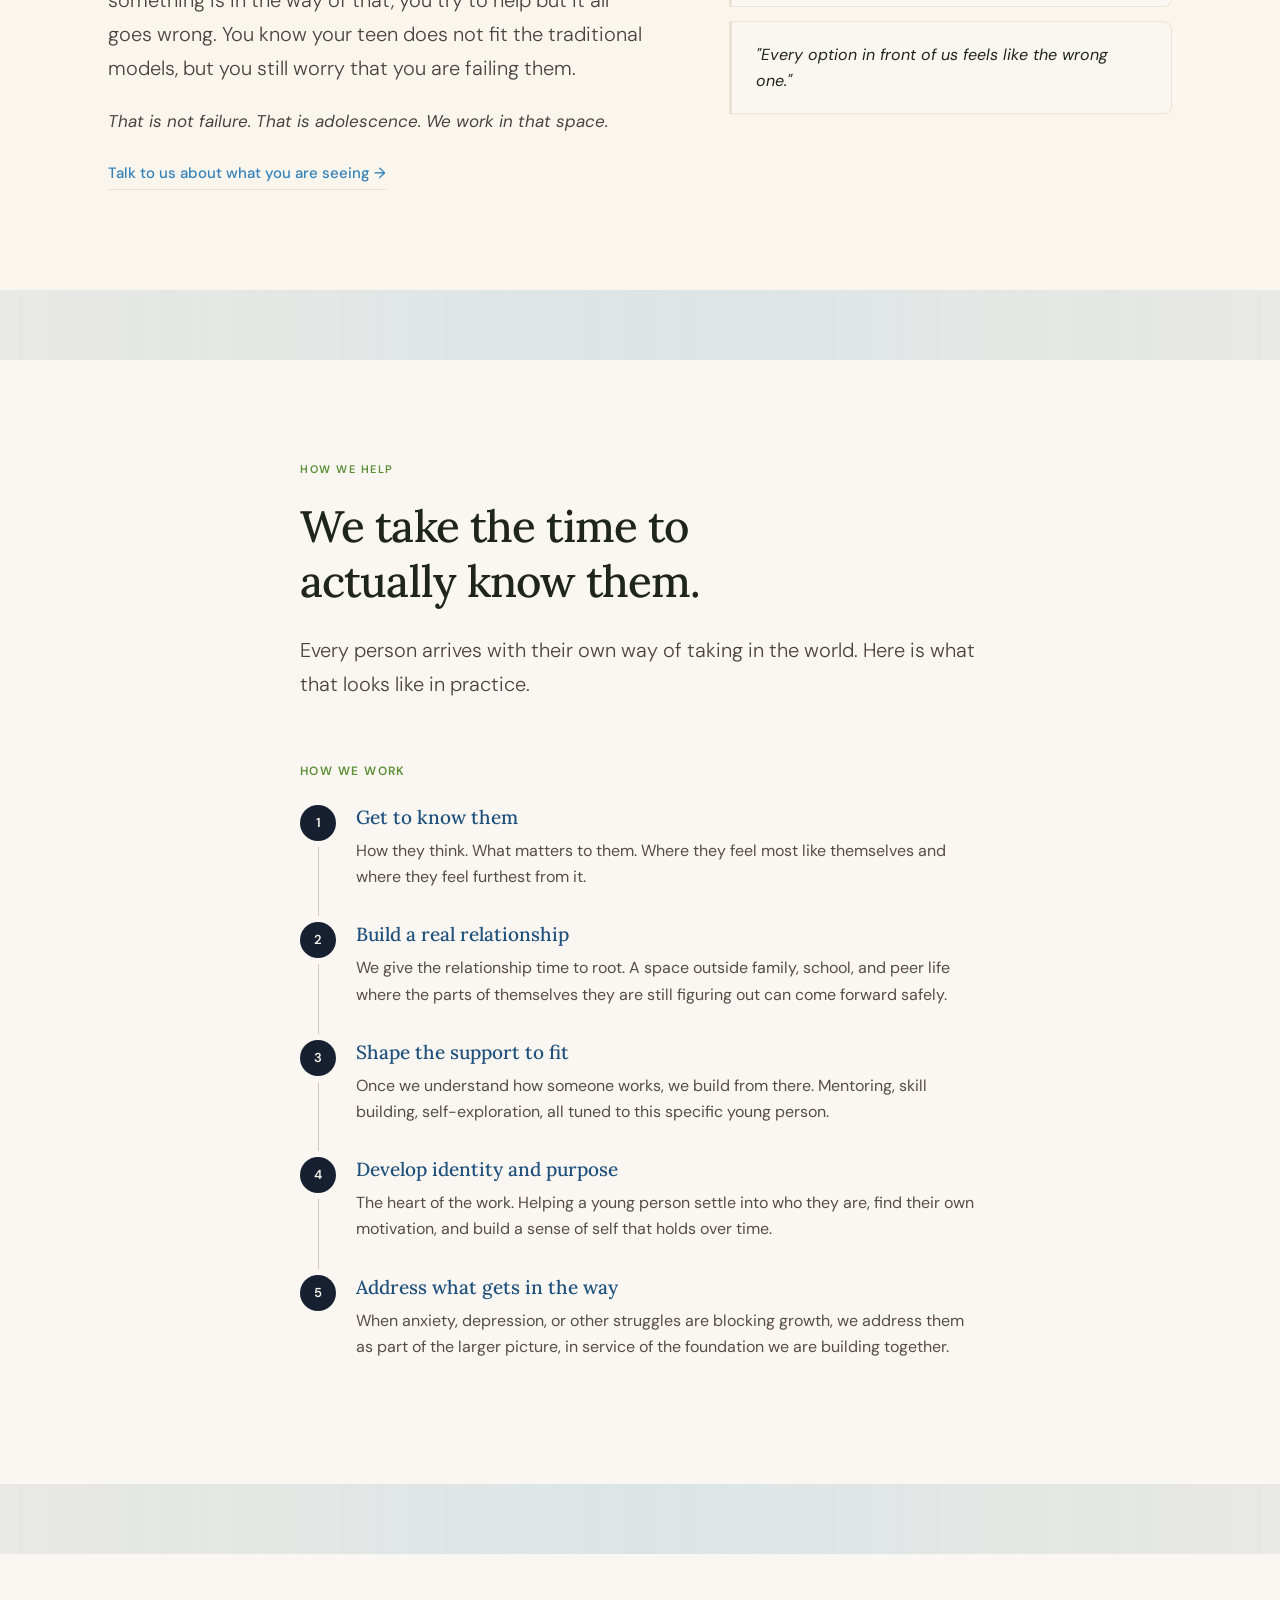
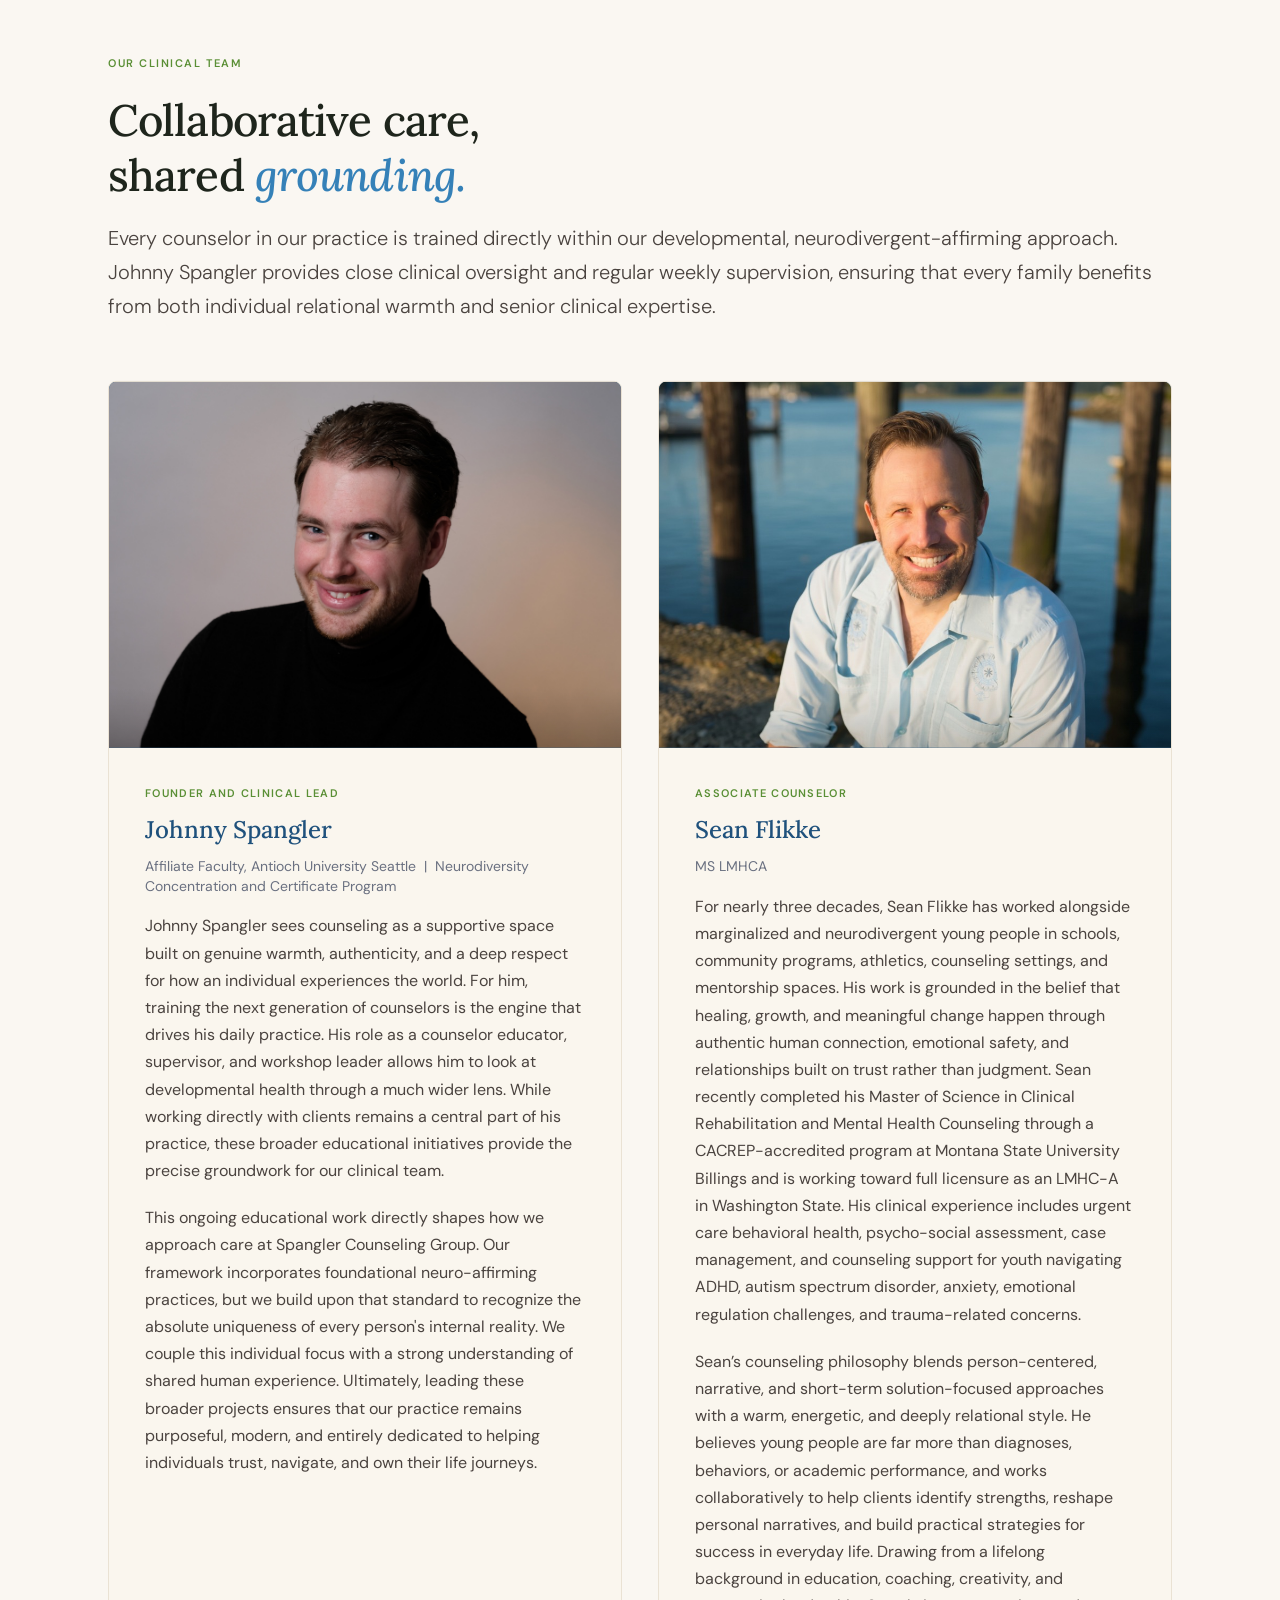
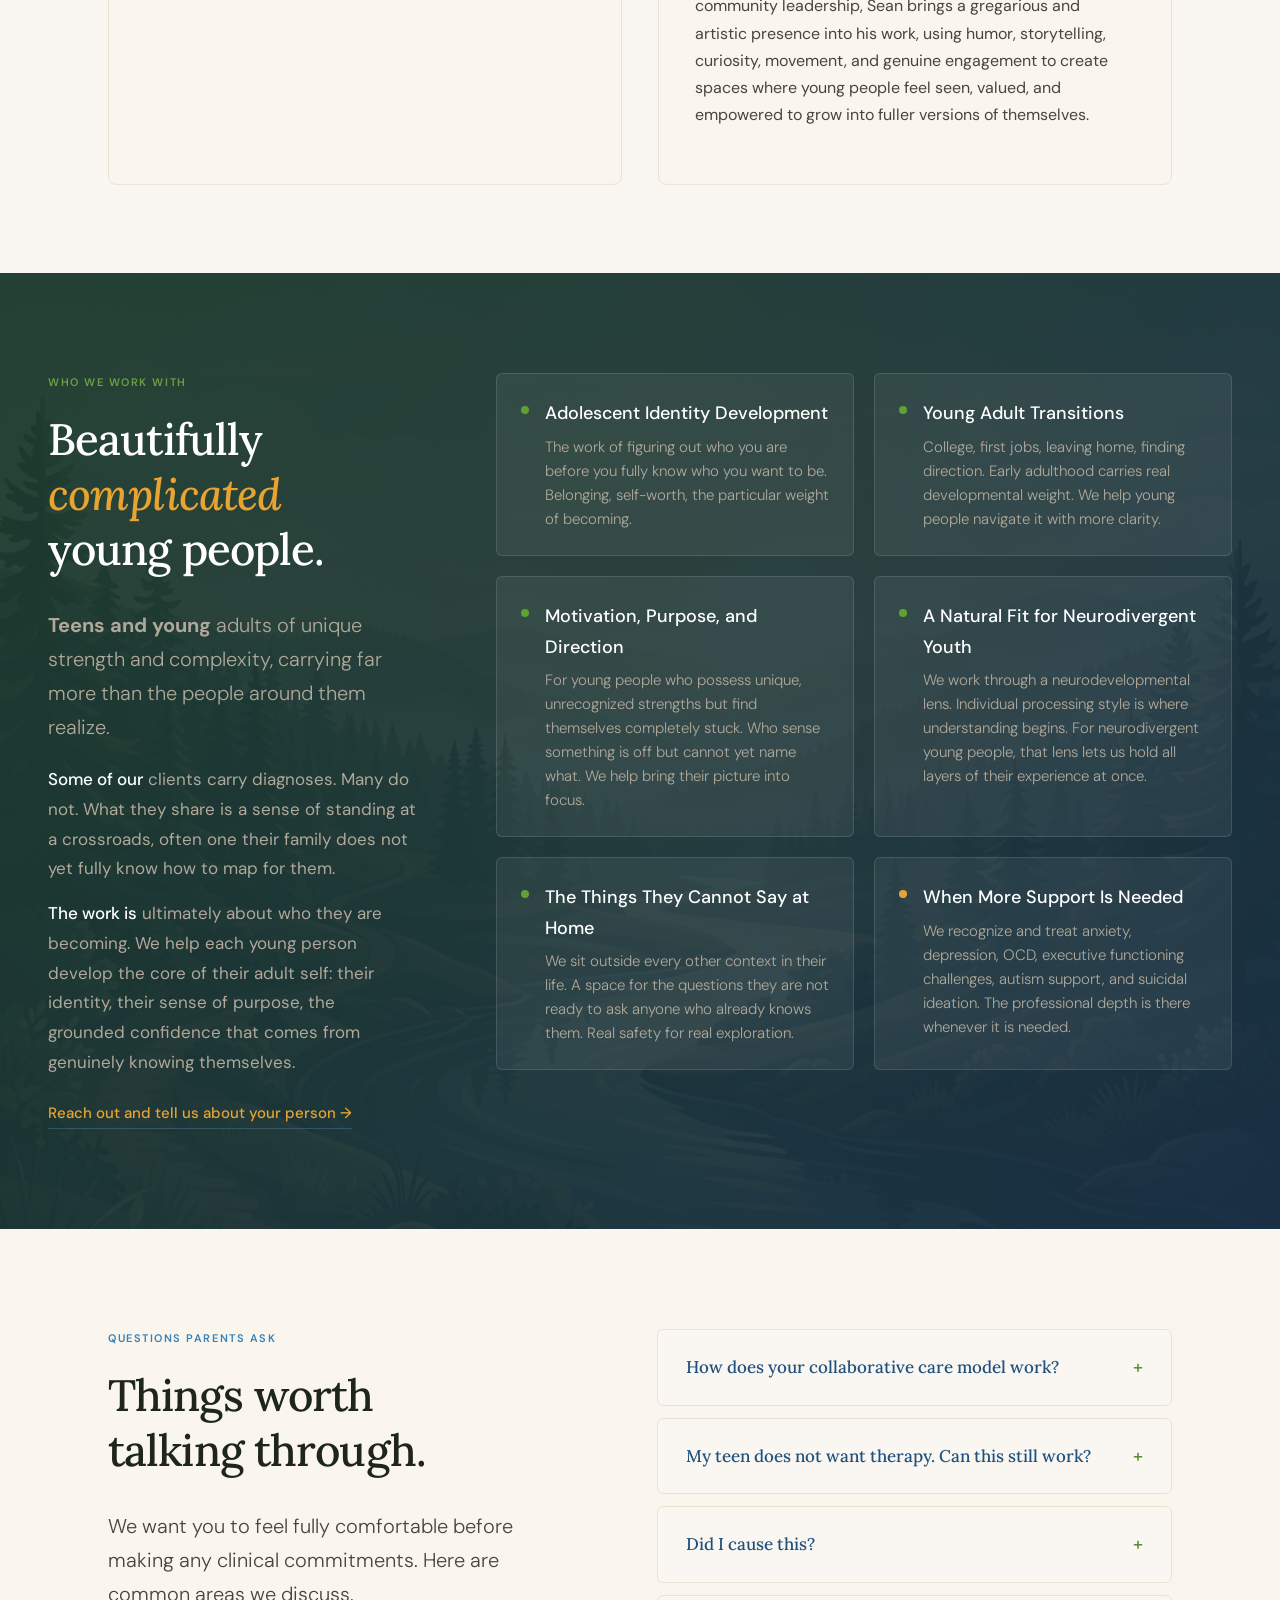
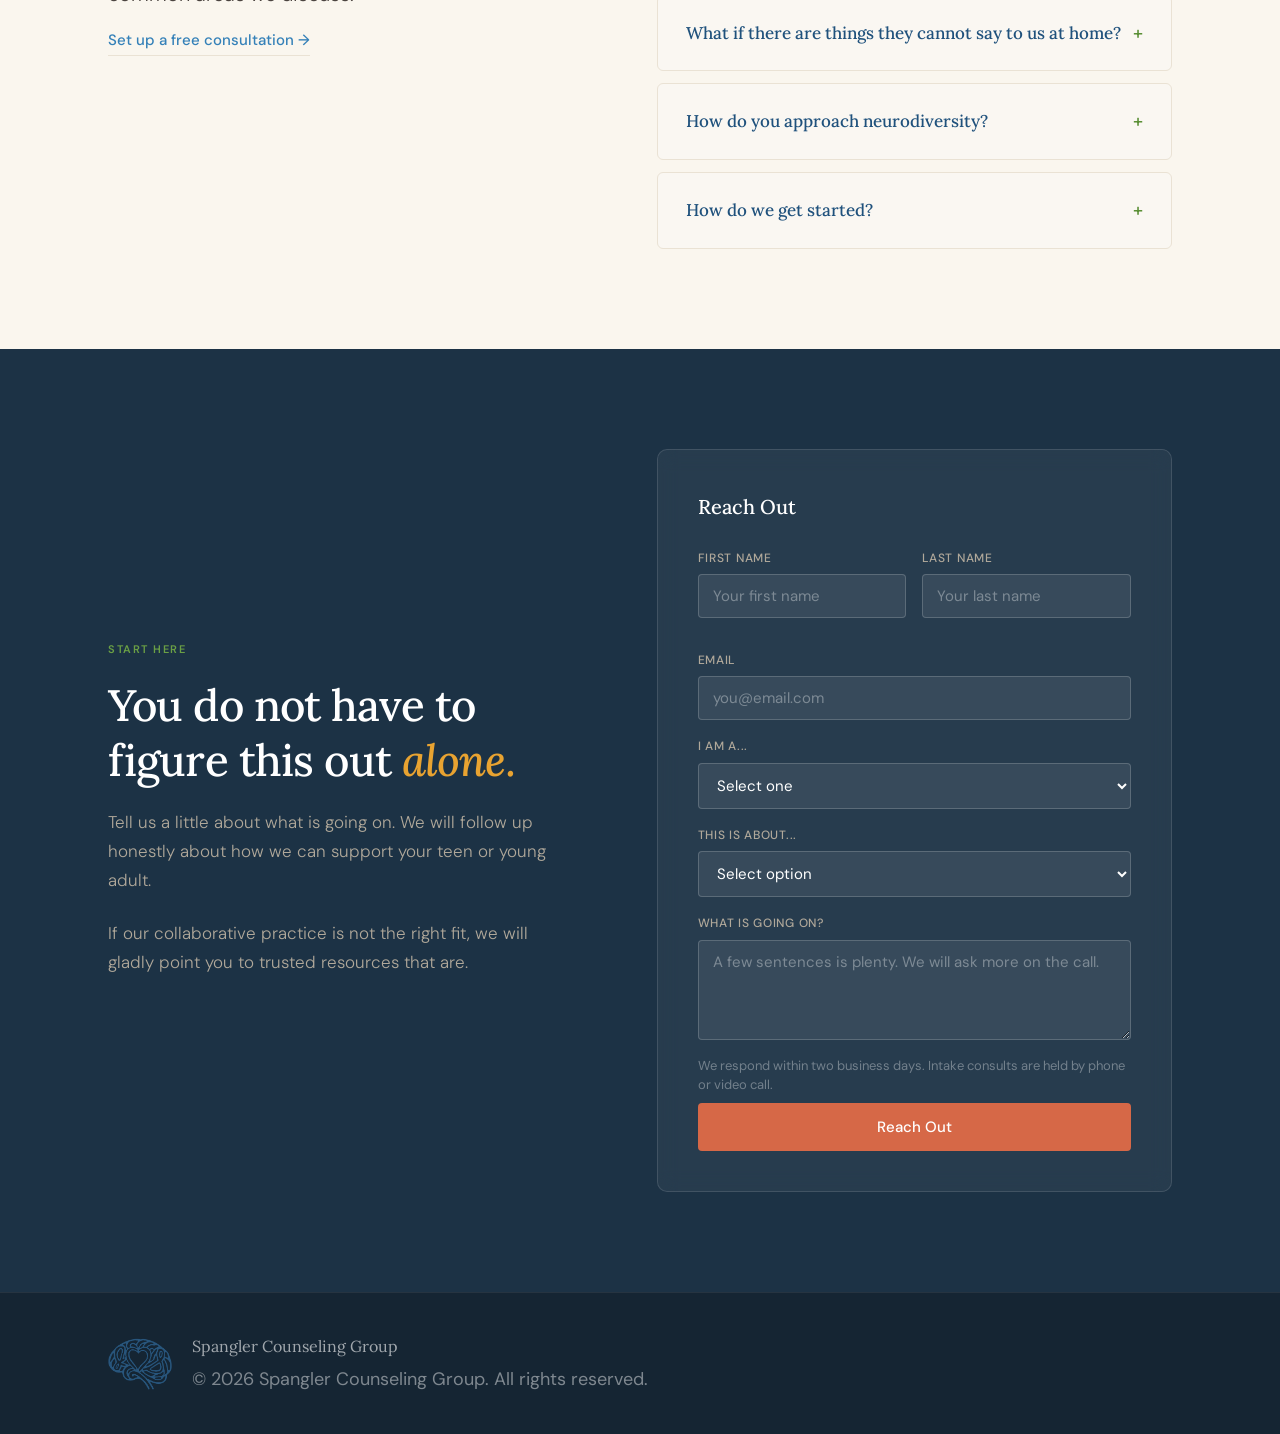
==== commit 4c0db009: "Simplify footer layout: remove navigation links, Telehealth label, and website URL to prevent spam" ====
--- a/index.html
+++ b/index.html
@@ -388,16 +388,9 @@
         <img src="js_logo_transparent_small.png" alt="Spangler Counseling Group Logo" style="height: 52px; width: auto; opacity: 0.85;">
         <div>
           <div style="font-family:'Lora',serif;font-size:16px;color:rgba(255,255,255,0.6);margin-bottom:4px;">Spangler Counseling Group</div>
-          Telehealth &nbsp;|&nbsp; spanglercounselinggroup.com<br>
           &copy; 2026 Spangler Counseling Group. All rights reserved.
         </div>
       </div>
-      <ul class="footer-links">
-        <li><a href="#contact">Reach Out</a></li>
-        <li><a href="#questions">Questions</a></li>
-        <li><a href="https://johnnyspangler.com">johnnyspangler.com</a></li>
-        <li><a href="#">Privacy Policy</a></li>
-      </ul>
     </div>
   </div>
 </footer>
--- a/style.css
+++ b/style.css
@@ -885,9 +885,6 @@
 .footer-inner { display: flex; flex-direction: column; text-align: center; gap: 32px; }
 .footer-left { display: flex; flex-direction: column; align-items: center; gap: 20px; }
 .footer-left-text { font-size: 13px; color: rgba(255,255,255,0.35); line-height: 1.7; }
-.footer-links { display: flex; gap: 16px 24px; justify-content: center; flex-wrap: wrap; list-style: none; }
-.footer-links a { font-size: 13px; color: rgba(255,255,255,0.40); text-decoration: none; transition: color 0.2s; }
-.footer-links a:hover { color: rgba(255,255,255,0.80); }
 
 /* ─── SCROLL REVEAL ─── */
 .sr { transition: opacity 0.55s ease, transform 0.55s ease; }
@@ -945,7 +942,6 @@
   /* Footer Horizontal Layout */
   .footer-inner { flex-direction: row; justify-content: space-between; align-items: center; text-align: left; }
   .footer-left { flex-direction: row; text-align: left; align-items: center; }
-  .footer-links { gap: 28px; }
 
   /* ─── TABLET/IPAD HERO GRID ─── */
   .hero-inner {
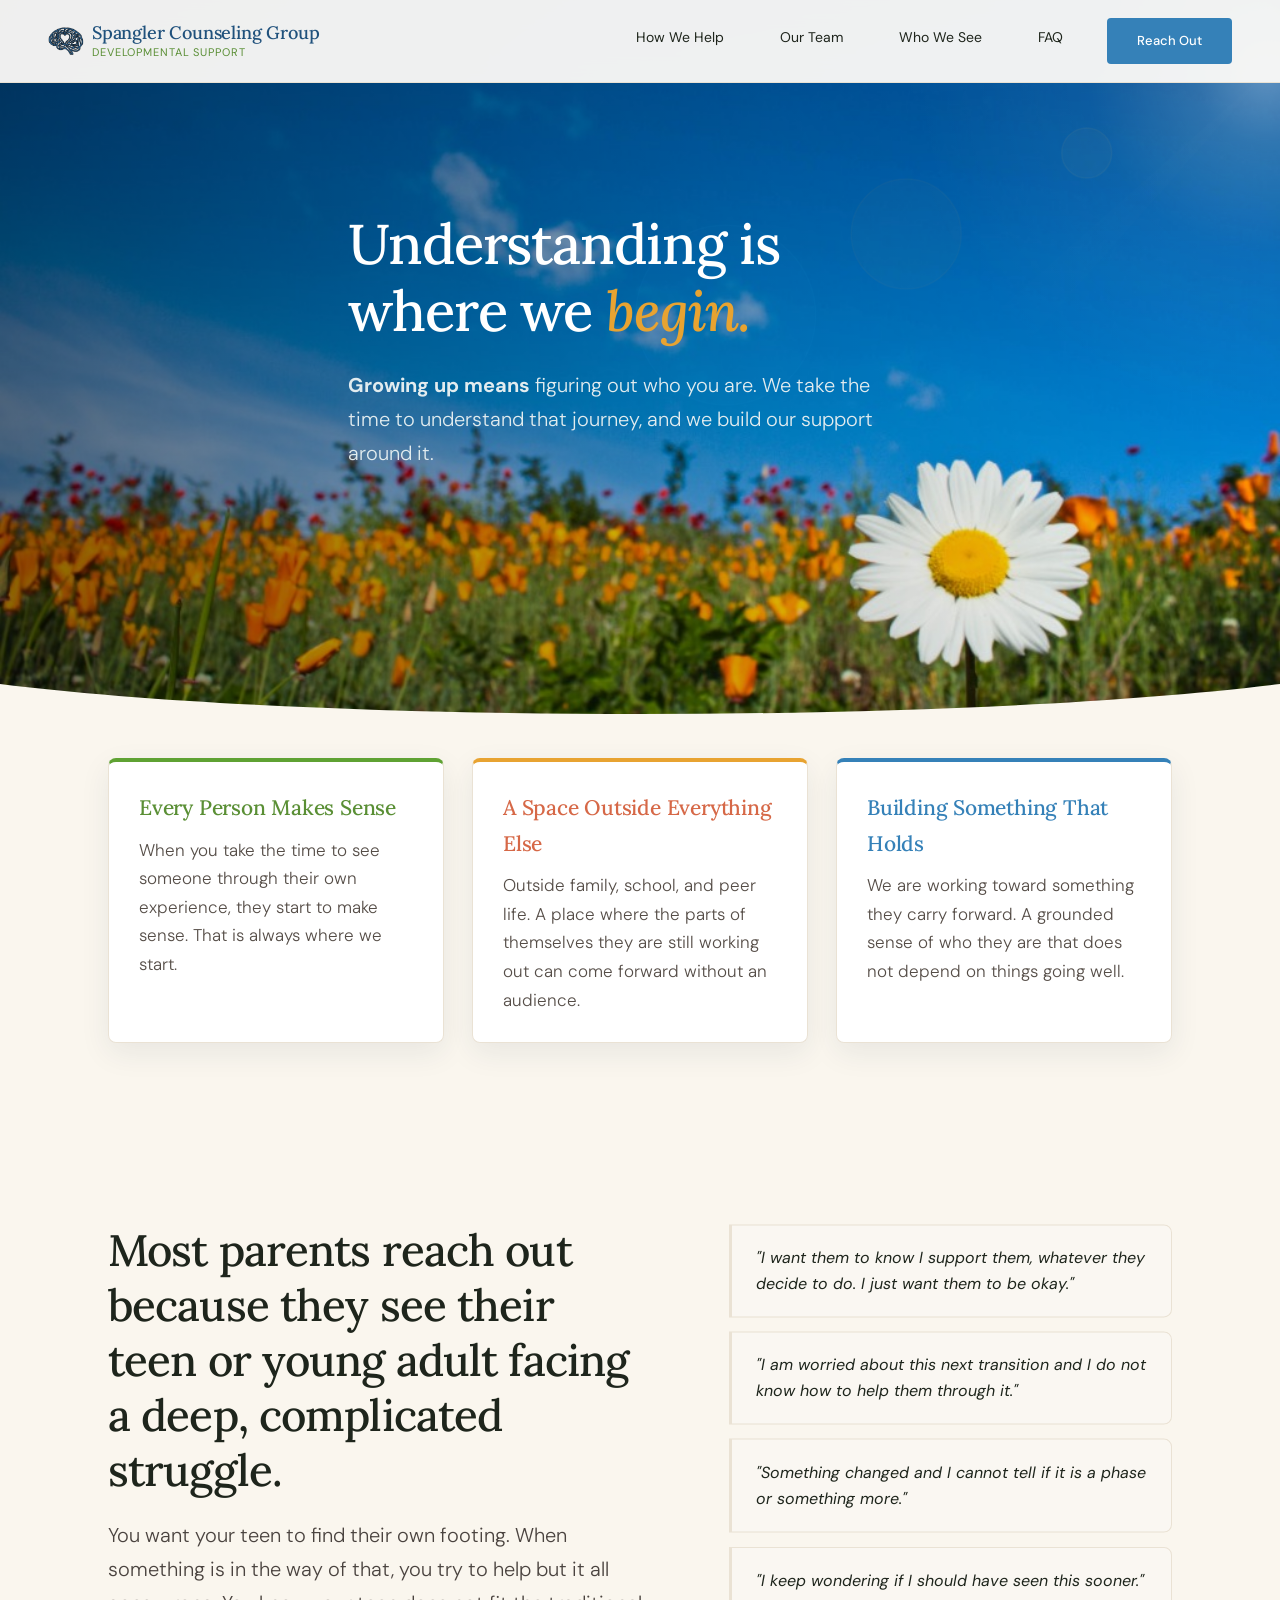
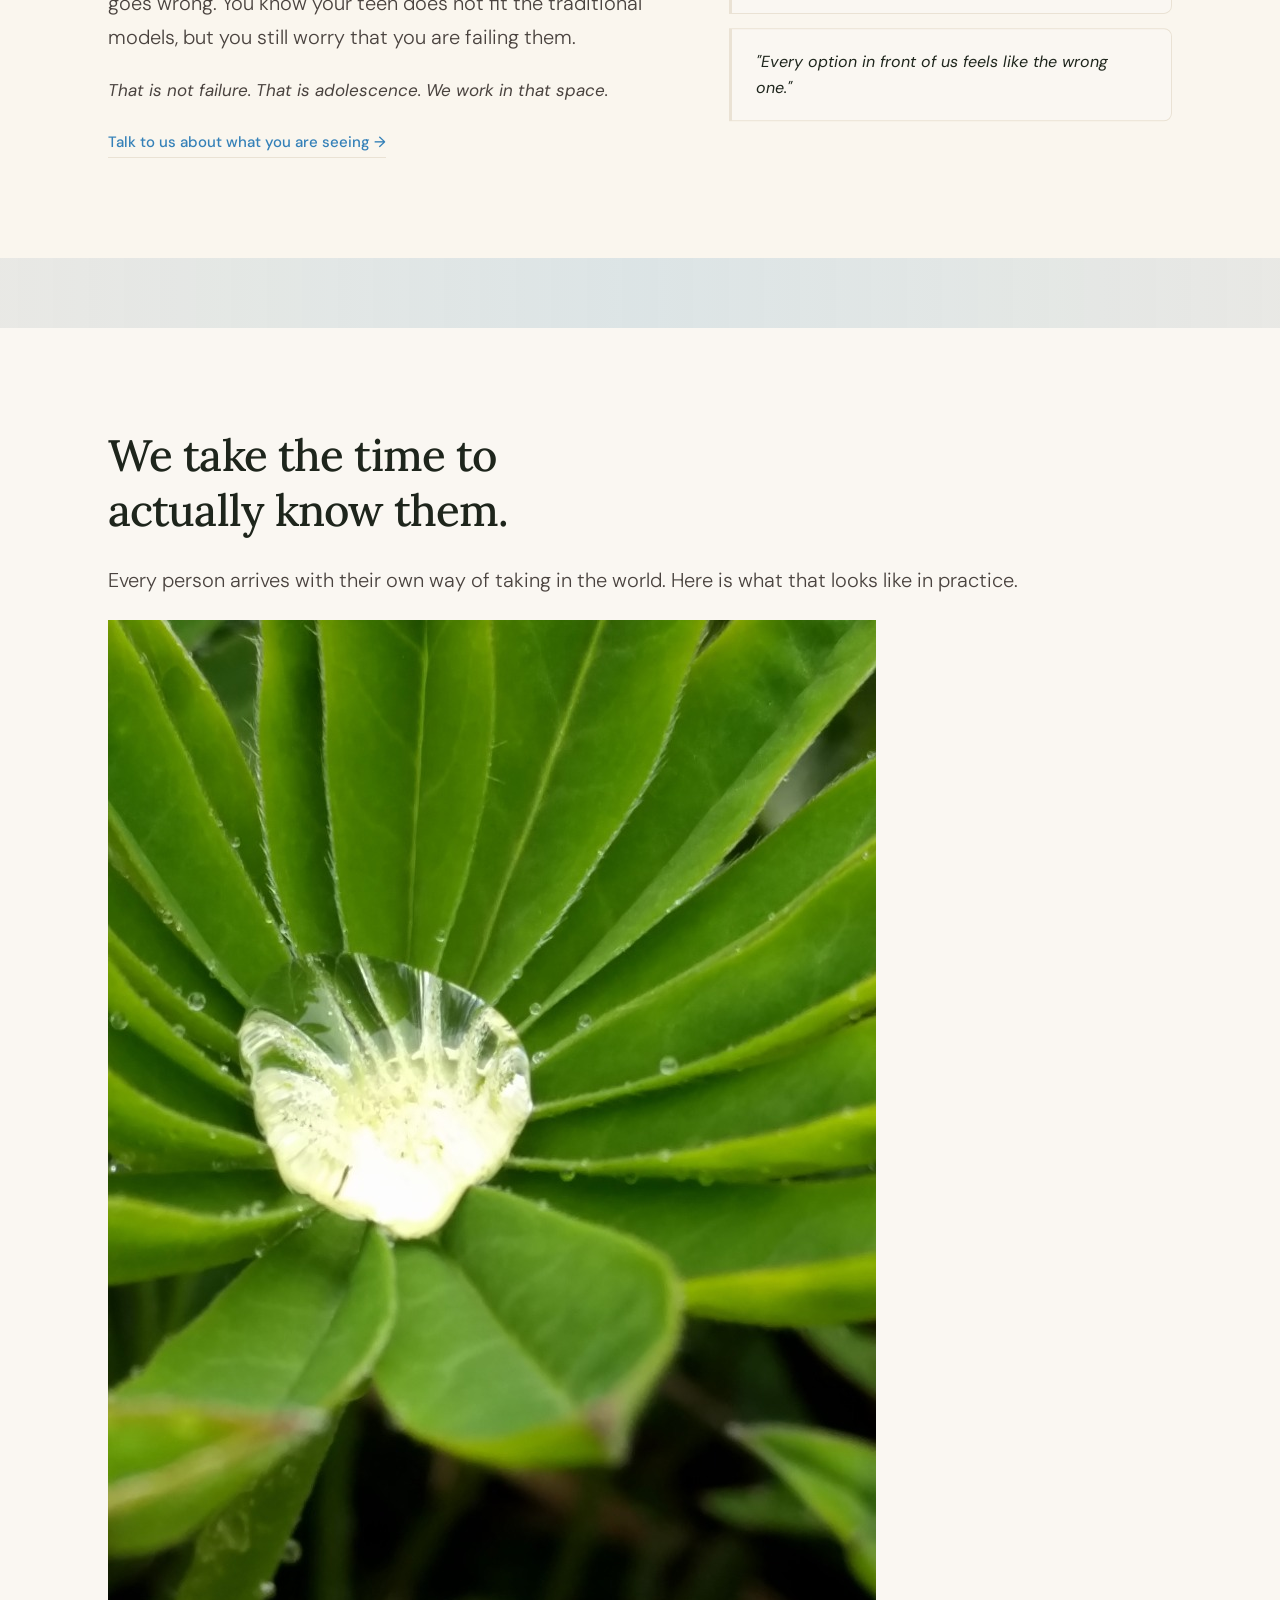
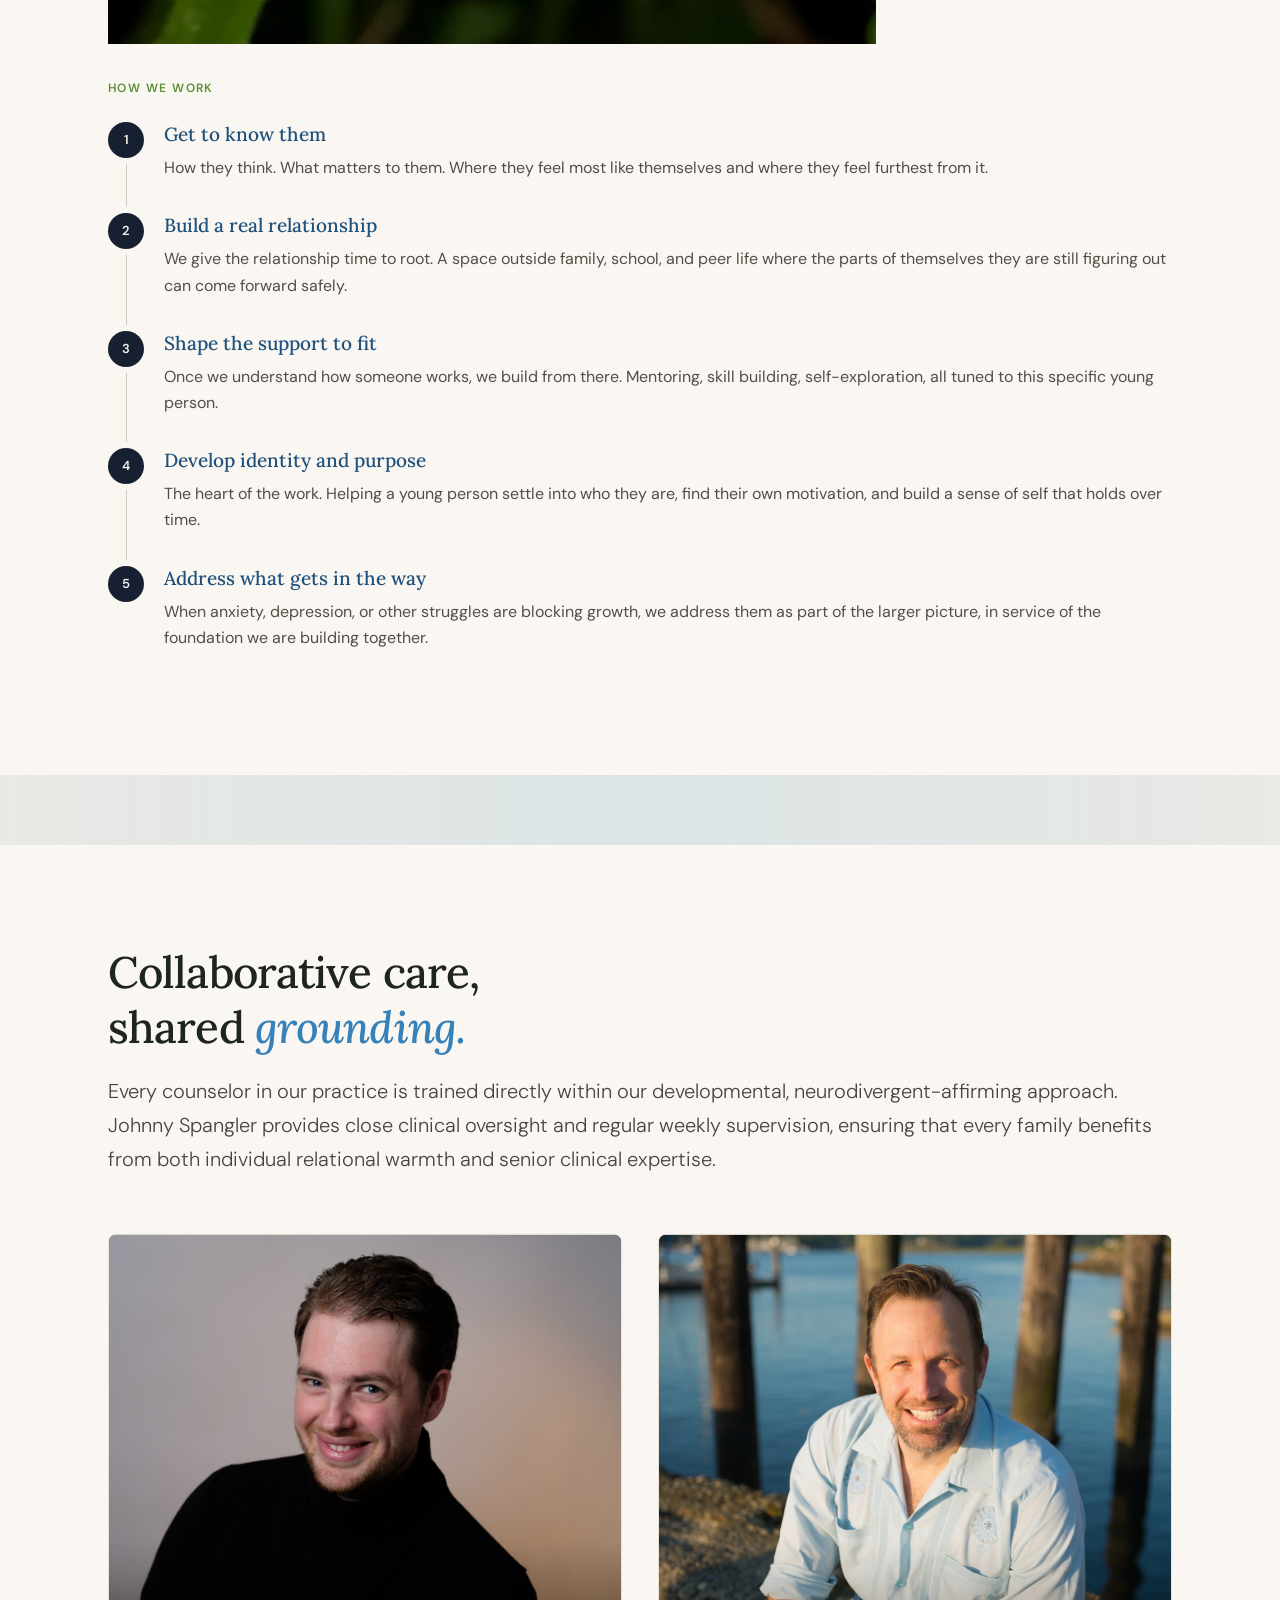
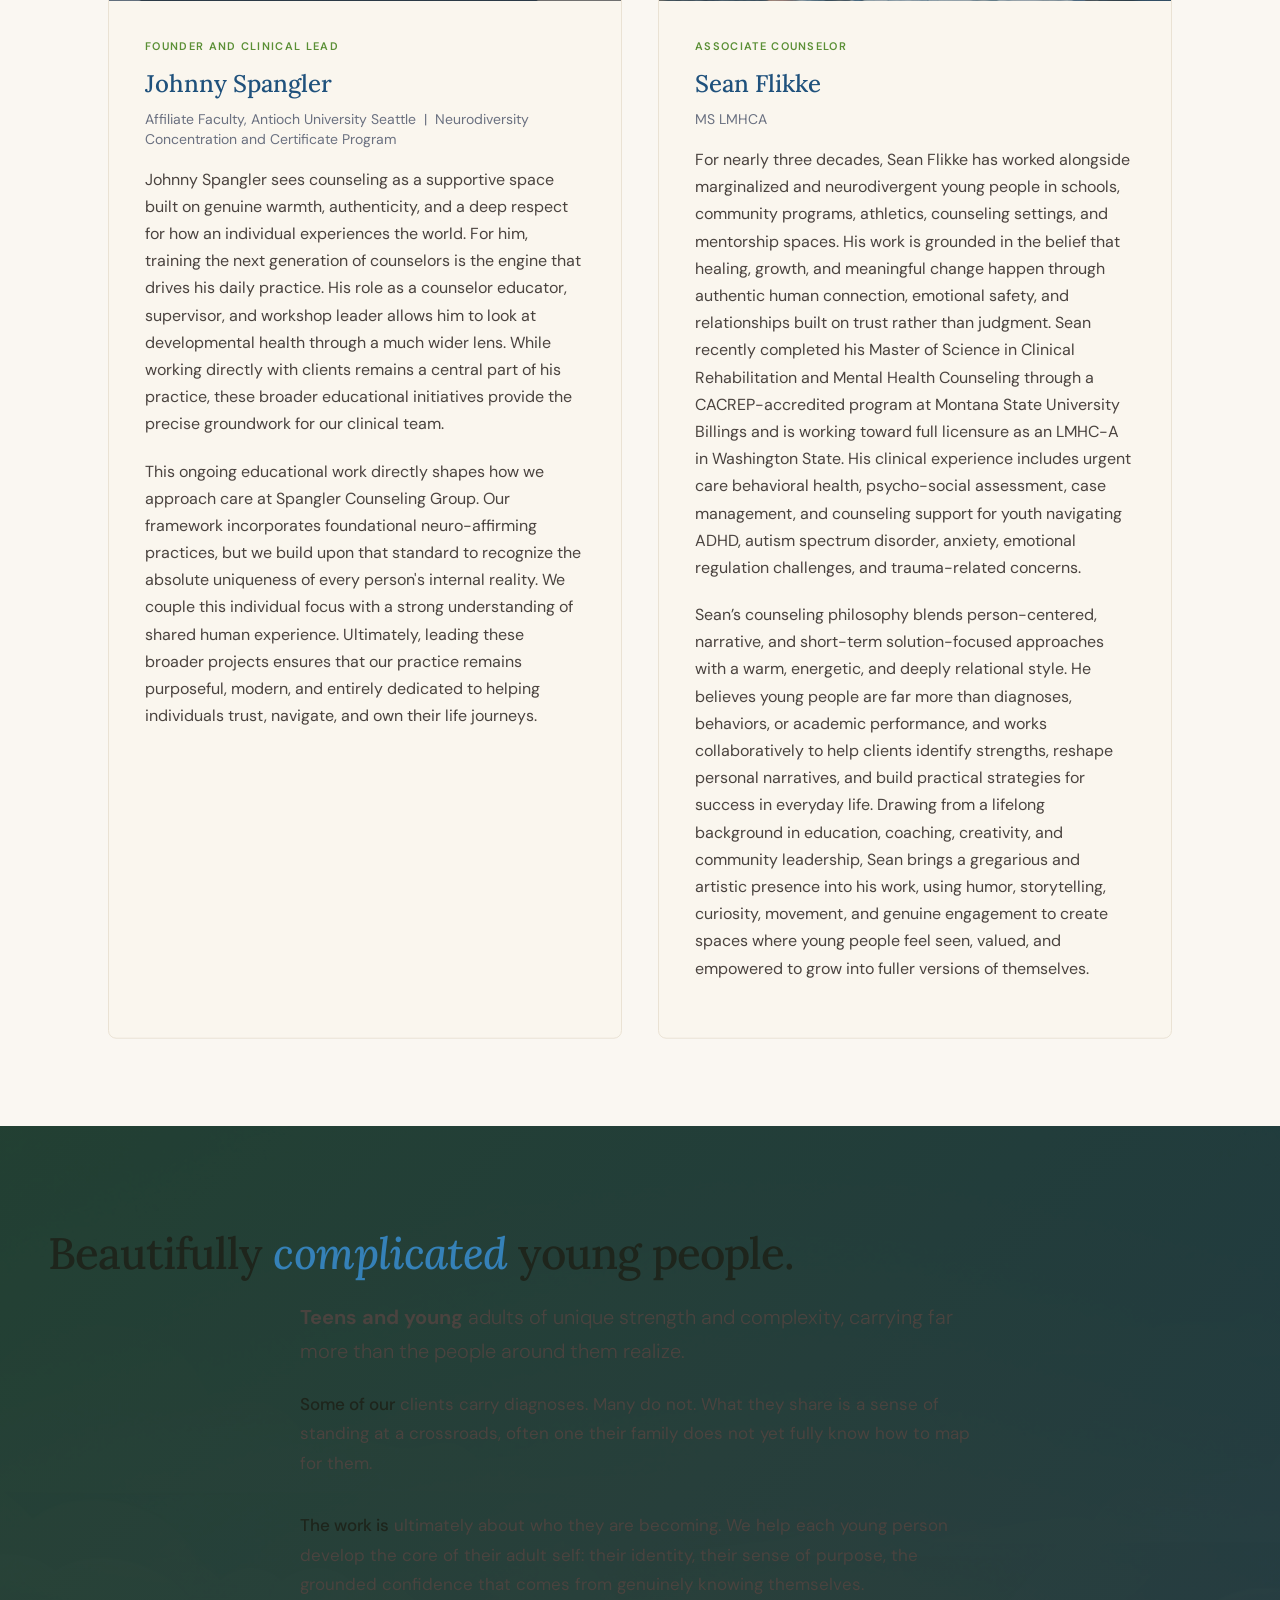
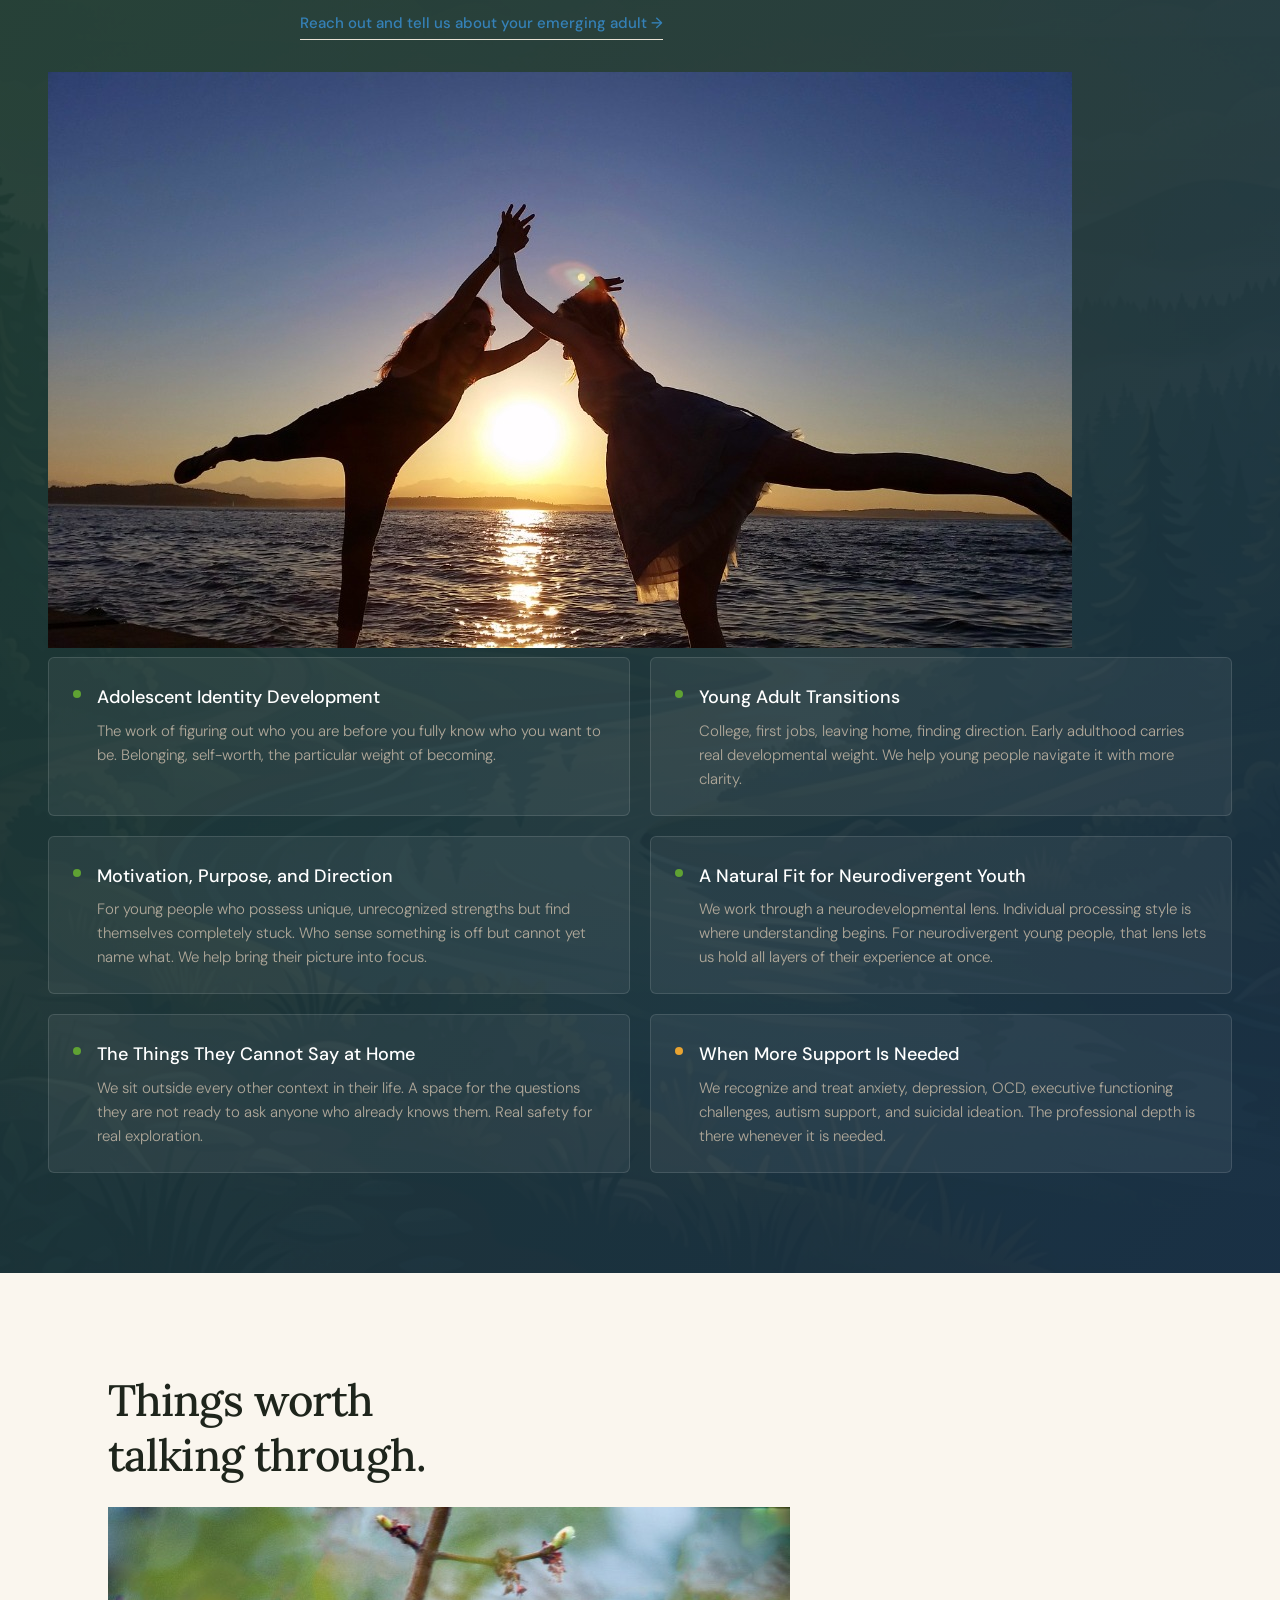
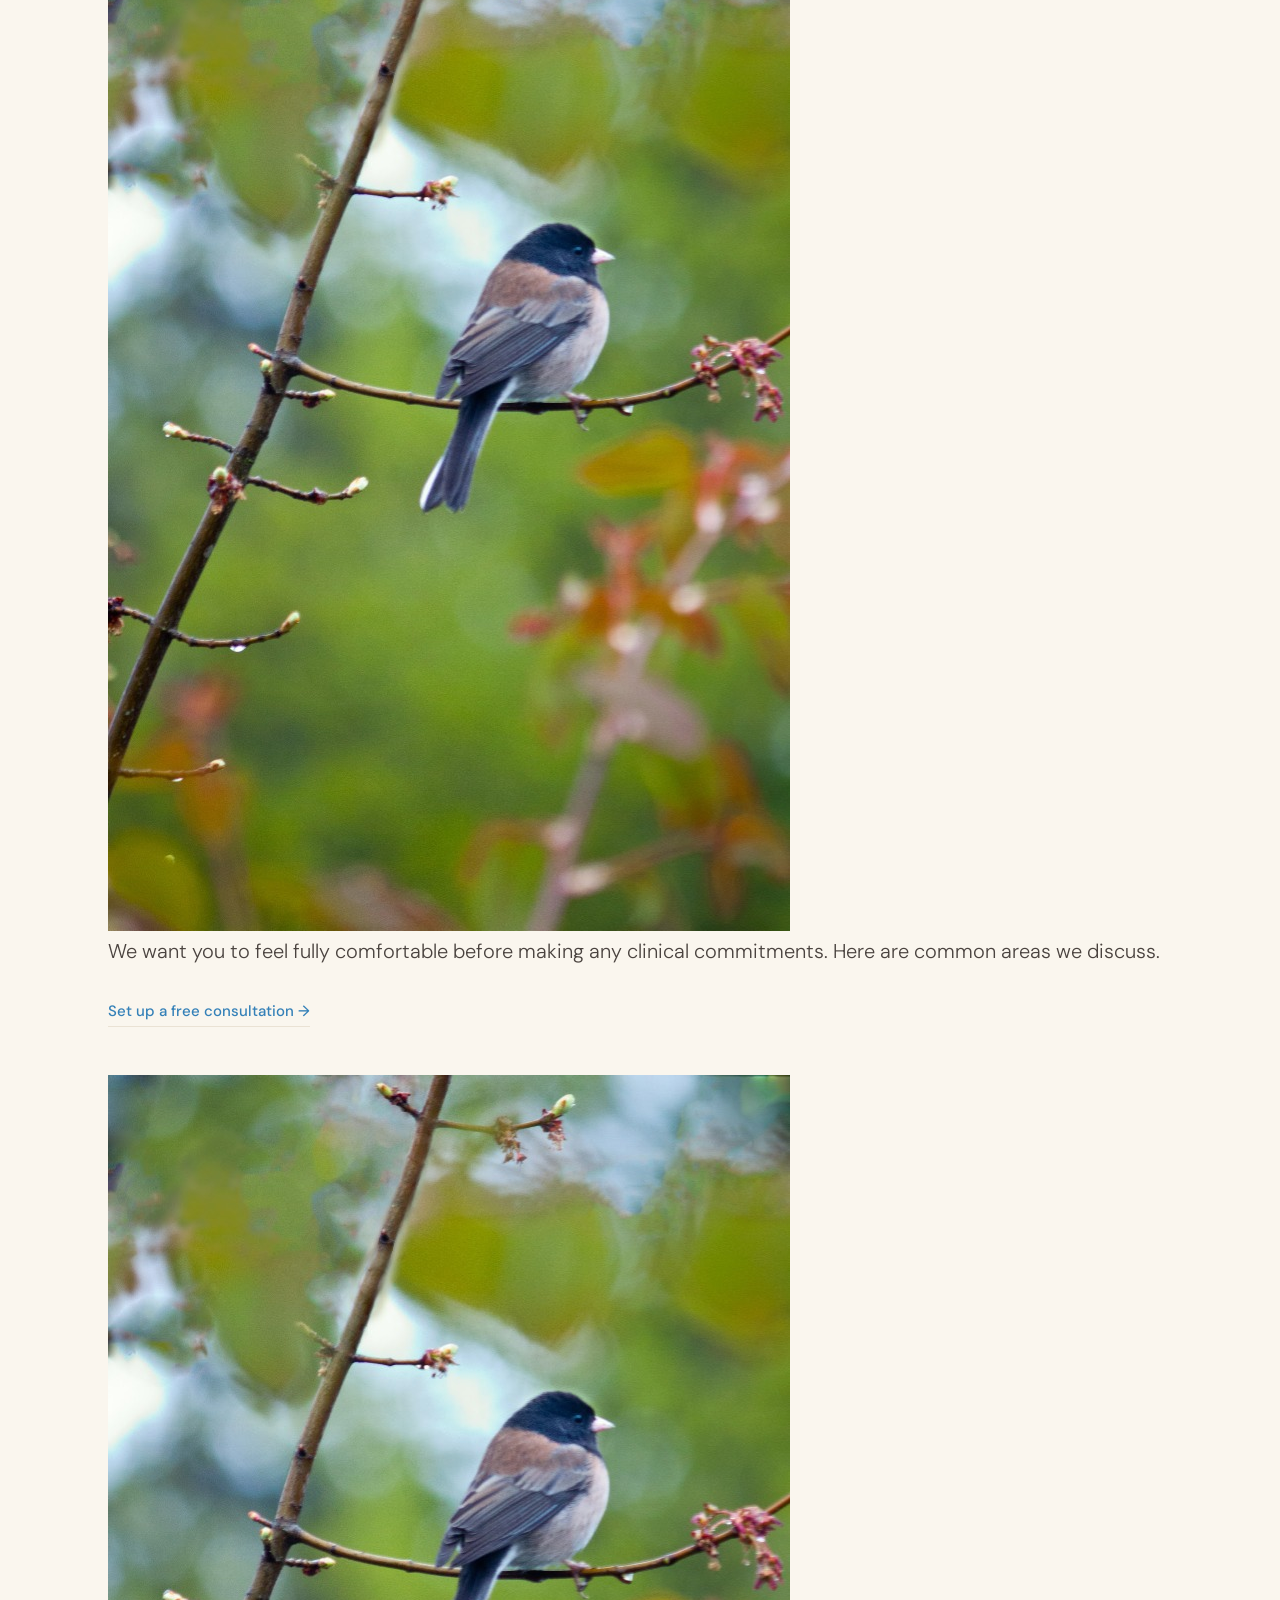
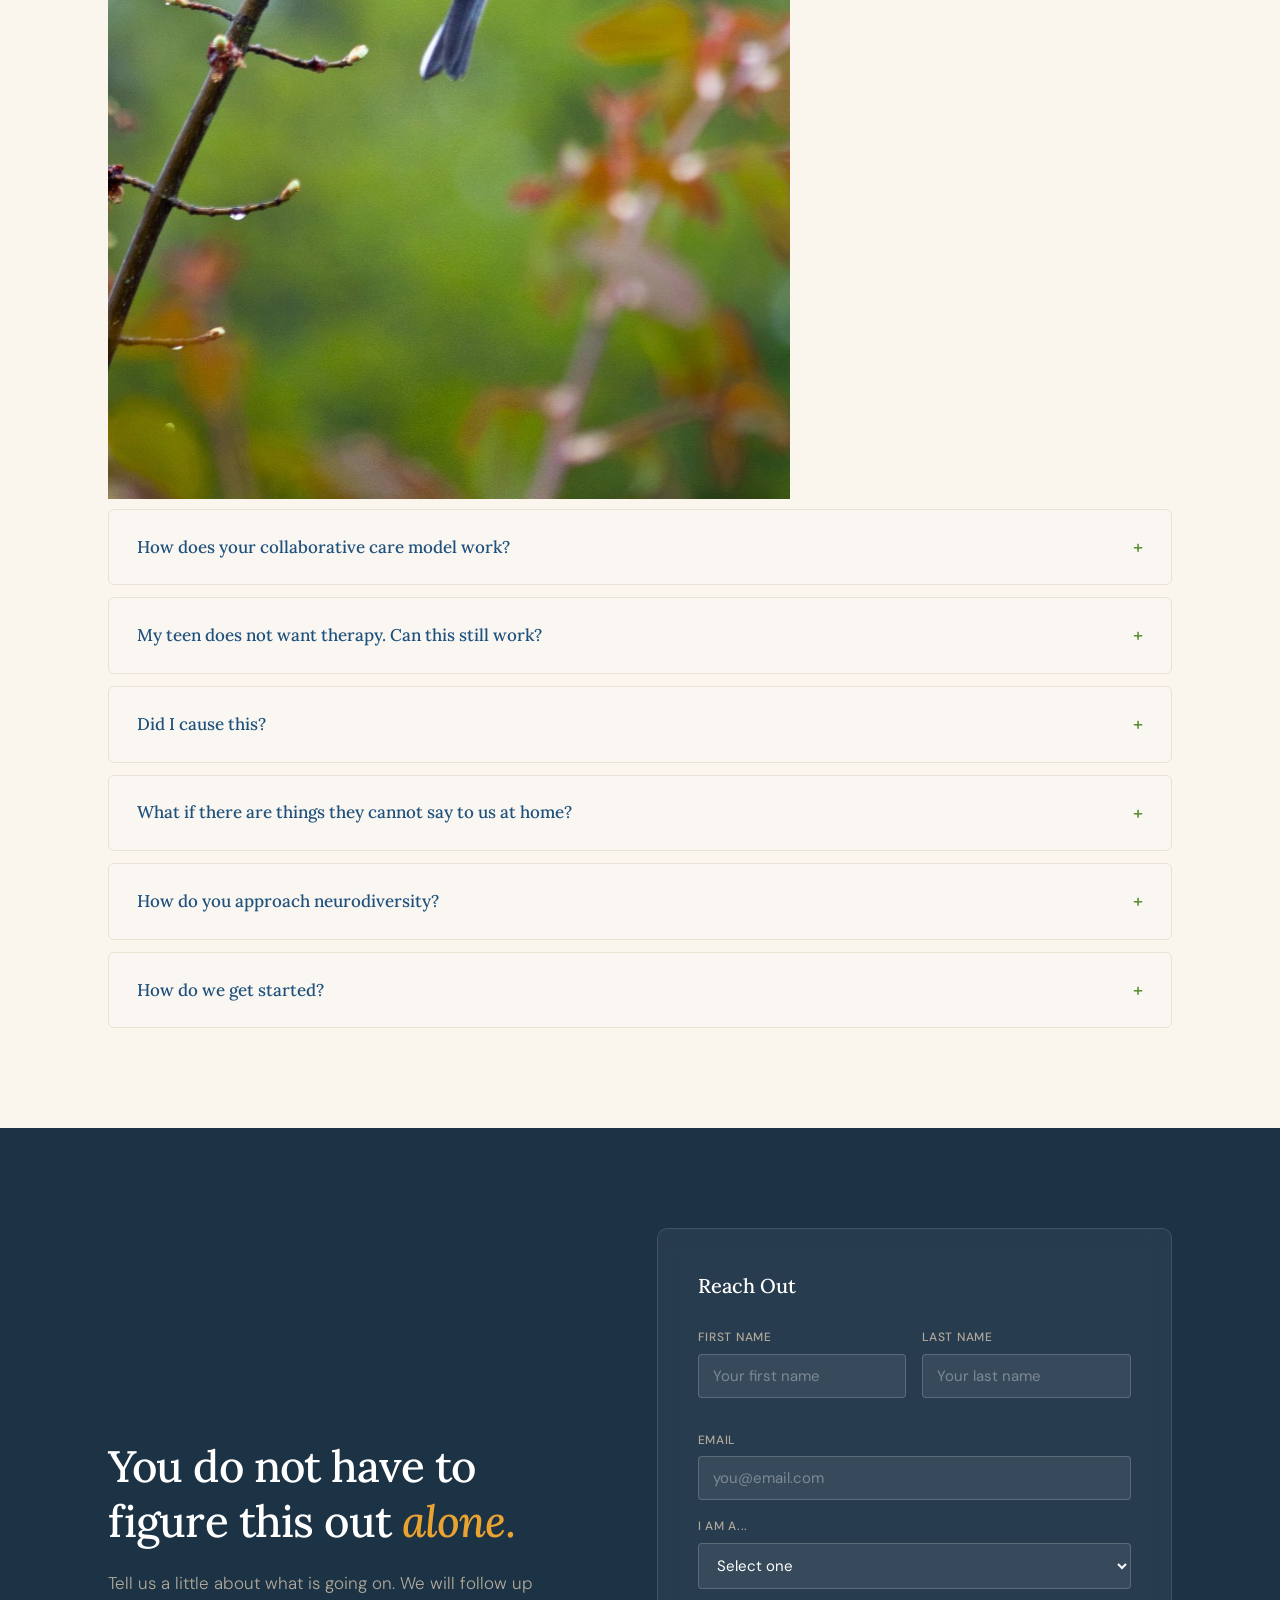
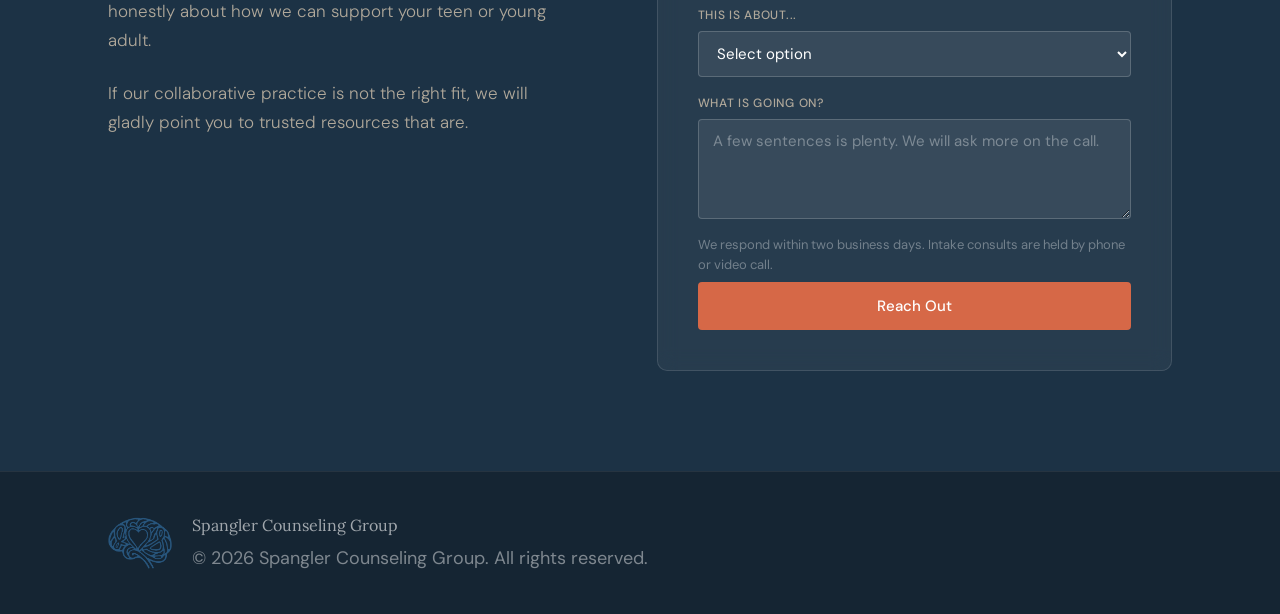
==== commit 59cdb238: "Integrate layout restructures, image accents, and typography scale-ups into production; remove eyebr" ====
--- a/index.html
+++ b/index.html
@@ -6,7 +6,7 @@
 <title>Spangler Counseling Group | Developmental Support for Teens & Young Adults</title>
 <link rel="icon" type="image/png" href="js_logo_transparent.png">
 <link href="https://fonts.googleapis.com/css2?family=Lora:ital,wght@0,400;0,500;0,600;1,400;1,500&family=DM+Sans:wght@300;400;500;600&display=swap" rel="stylesheet">
-<link rel="stylesheet" href="style.css">
+<link rel="stylesheet" href="style_draft.css">
 </head>
 <body>
 
@@ -23,7 +23,7 @@
     <li><a href="#work">How We Help</a></li>
     <li><a href="#team">Our Team</a></li>
     <li><a href="#who">Who We See</a></li>
-    <li><a href="#questions">Questions</a></li>
+    <li><a href="#questions">FAQ</a></li>
     <li><a href="#contact" class="nav-cta">Reach Out</a></li>
   </ul>
 </nav>
@@ -50,15 +50,15 @@
     <div class="values-grid">
       <div class="hero-card organic-1 sr">
         <div class="hero-card-label">Every Person Makes Sense</div>
-        <p>When you take the time to see someone through their own experience, they start to make sense. <strong>That is always where we start.</strong></p>
+        <p>When you take the time to see someone through their own experience, they start to make sense. That is always where we start.</p>
       </div>
       <div class="hero-card organic-2 sr">
-        <div class="hero-card-label">A Space of Their Own</div>
-        <p>We create a space outside the noise of everyday life. <strong>Here, a young person can step away from all the roles and expectations they carry,</strong> finding the room to just figure out who they are.</p>
+        <div class="hero-card-label">A Space Outside Everything Else</div>
+        <p>Outside family, school, and peer life. A place where the parts of themselves they are still working out can come forward without an audience.</p>
       </div>
       <div class="hero-card organic-3 sr">
-        <div class="hero-card-label">Building What Lasts</div>
-        <p>We are working toward something that holds. <strong>A grounded sense of who they are</strong> that they carry into everything that comes next.</p>
+        <div class="hero-card-label">Building Something That Holds</div>
+        <p>We are working toward something they carry forward. A grounded sense of who they are that does not depend on things going well.</p>
       </div>
     </div>
   </div>
@@ -72,7 +72,6 @@
     </div>
     <div class="recog-inner">
       <div class="sr">
-        <p class="eyebrow ey-blue">What You Might Be Seeing</p>
         <h2 class="section-h">Most parents reach out because they see their teen or young adult facing a deep, complicated struggle.</h2>
         <div class="text-container">
           <p class="lede">You want your teen to find their own footing. When something is in the way of that, you try to help but it all goes wrong. You know your teen does not fit the traditional models, but you still worry that you are failing them.</p>
@@ -97,51 +96,58 @@
 <!-- ─── HOW WE HELP ─── -->
 <section class="work bg-ivory" id="work">
   <div class="container">
-    <div class="work-content sr">
-      <p class="eyebrow ey-sage">How We Help</p>
-      <h2 class="section-h">We take the time to<br>actually know them.</h2>
-      <p class="lede" style="margin-bottom: 36px;">Every person arrives with their own way of taking in the world. Here is what that looks like in practice.</p>
-
-      <div class="steps-wrap">
-        <p class="steps-header">How we work</p>
-
-        <div class="step">
-          <div class="step-left"><div class="step-num">1</div><div class="step-line"></div></div>
-          <div class="step-body">
-            <p class="step-title">Get to know them</p>
-            <p class="step-desc">How they think. What matters to them. Where they feel most like themselves and where they feel furthest from it.</p>
-          </div>
-        </div>
-
-        <div class="step">
-          <div class="step-left"><div class="step-num">2</div><div class="step-line"></div></div>
-          <div class="step-body">
-            <p class="step-title">Build a real relationship</p>
-            <p class="step-desc">We give the relationship time to root. A space outside family, school, and peer life where the parts of themselves they are still figuring out can come forward safely.</p>
-          </div>
-        </div>
-
-        <div class="step">
-          <div class="step-left"><div class="step-num">3</div><div class="step-line"></div></div>
-          <div class="step-body">
-            <p class="step-title">Shape the support to fit</p>
-            <p class="step-desc">Once we understand how someone works, we build from there. Mentoring, skill building, self-exploration, all tuned to this specific young person.</p>
-          </div>
-        </div>
-
-        <div class="step">
-          <div class="step-left"><div class="step-num">4</div><div class="step-line"></div></div>
-          <div class="step-body">
-            <p class="step-title">Develop identity and purpose</p>
-            <p class="step-desc">The heart of the work. Helping a young person settle into who they are, find their own motivation, and build a sense of self that holds over time.</p>
-          </div>
-        </div>
-
-        <div class="step">
-          <div class="step-left"><div class="step-num">5</div><div class="step-line"></div></div>
-          <div class="step-body">
-            <p class="step-title">Address what gets in the way</p>
-            <p class="step-desc">When anxiety, depression, or other struggles are blocking growth, we address them as part of the larger picture, in service of the foundation we are building together.</p>
+    <div class="work-grid sr">
+      <div class="work-left">
+        <h2 class="section-h">We take the time to<br>actually know them.</h2>
+        <p class="lede" style="margin-bottom: 24px;">Every person arrives with their own way of taking in the world. Here is what that looks like in practice.</p>
+        
+        <div class="work-image-container">
+          <img src="water_drop.jpg" alt="A water drop sitting perfectly in the center of a green lupine leaf" class="work-image">
+        </div>
+      </div>
+
+      <div class="work-right">
+        <div class="steps-wrap">
+          <p class="steps-header">How we work</p>
+
+          <div class="step">
+            <div class="step-left"><div class="step-num">1</div><div class="step-line"></div></div>
+            <div class="step-body">
+              <p class="step-title">Get to know them</p>
+              <p class="step-desc">How they think. What matters to them. Where they feel most like themselves and where they feel furthest from it.</p>
+            </div>
+          </div>
+
+          <div class="step">
+            <div class="step-left"><div class="step-num">2</div><div class="step-line"></div></div>
+            <div class="step-body">
+              <p class="step-title">Build a real relationship</p>
+              <p class="step-desc">We give the relationship time to root. A space outside family, school, and peer life where the parts of themselves they are still figuring out can come forward safely.</p>
+            </div>
+          </div>
+
+          <div class="step">
+            <div class="step-left"><div class="step-num">3</div><div class="step-line"></div></div>
+            <div class="step-body">
+              <p class="step-title">Shape the support to fit</p>
+              <p class="step-desc">Once we understand how someone works, we build from there. Mentoring, skill building, self-exploration, all tuned to this specific young person.</p>
+            </div>
+          </div>
+
+          <div class="step">
+            <div class="step-left"><div class="step-num">4</div><div class="step-line"></div></div>
+            <div class="step-body">
+              <p class="step-title">Develop identity and purpose</p>
+              <p class="step-desc">The heart of the work. Helping a young person settle into who they are, find their own motivation, and build a sense of self that holds over time.</p>
+            </div>
+          </div>
+
+          <div class="step">
+            <div class="step-left"><div class="step-num">5</div><div class="step-line"></div></div>
+            <div class="step-body">
+              <p class="step-title">Address what gets in the way</p>
+              <p class="step-desc">When anxiety, depression, or other struggles are blocking growth, we address them as part of the larger picture, in service of the foundation we are building together.</p>
+            </div>
           </div>
         </div>
       </div>
@@ -155,7 +161,6 @@
 <section class="team bg-ivory" id="team">
   <div class="container">
     <div class="team-intro sr">
-      <p class="eyebrow ey-sage">Our Clinical Team</p>
       <h2 class="section-h">Collaborative care,<br>shared <em>grounding.</em></h2>
       <p class="lede">Every counselor in our practice is trained directly within our developmental, neurodivergent-affirming approach. Johnny Spangler provides close clinical oversight and regular weekly supervision, ensuring that every family benefits from both individual relational warmth and senior clinical expertise.</p>
     </div>
@@ -195,61 +200,66 @@
 </section>
 
 <!-- ─── WHO WE WORK WITH ─── -->
-<section class="who" id="who">
+<section class="who bg-light-blue" id="who">
   <div class="container">
-    <div class="who-inner">
-      <div class="sr">
-        <p class="eyebrow ey-light">Who We Work With</p>
-        <h2 class="section-h light">Beautifully<br><em>complicated</em><br>young people.</h2>
-        <div class="text-container">
-          <p class="lede light"><strong>Teens and young</strong> adults of unique strength and complexity, carrying far more than the people around them realize.</p>
-          <p class="prose light"><strong>Some of our</strong> clients carry diagnoses. Many do not. What they share is a sense of standing at a crossroads, often one their family does not yet fully know how to map for them.</p>
-          <p class="prose light"><strong>The work is</strong> ultimately about who they are becoming. We help each young person develop the core of their adult self: their identity, their sense of purpose, the grounded confidence that comes from genuinely knowing themselves.</p>
-          <a href="#contact" class="soft-link light">Reach out and tell us about your person &rarr;</a>
-        </div>
-      </div>
-
-      <div class="area-list sr">
-        <div class="area-item">
-          <div class="area-dot"></div>
-          <div>
-            <div class="area-title">Adolescent Identity Development</div>
-            <div class="area-desc">The work of figuring out who you are before you fully know who you want to be. Belonging, self-worth, the particular weight of becoming.</div>
-          </div>
-        </div>
-        <div class="area-item">
-          <div class="area-dot"></div>
-          <div>
-            <div class="area-title">Young Adult Transitions</div>
-            <div class="area-desc">College, first jobs, leaving home, finding direction. Early adulthood carries real developmental weight. We help young people navigate it with more clarity.</div>
-          </div>
-        </div>
-        <div class="area-item">
-          <div class="area-dot"></div>
-          <div>
-            <div class="area-title">Motivation, Purpose, and Direction</div>
-            <div class="area-desc">For young people who possess unique, unrecognized strengths but find themselves completely stuck. Who sense something is off but cannot yet name what. We help bring their picture into focus.</div>
-          </div>
-        </div>
-        <div class="area-item">
-          <div class="area-dot"></div>
-          <div>
-            <div class="area-title">A Natural Fit for Neurodivergent Youth</div>
-            <div class="area-desc">We work through a neurodevelopmental lens. Individual processing style is where understanding begins. For neurodivergent young people, that lens lets us hold all layers of their experience at once.</div>
-          </div>
-        </div>
-        <div class="area-item">
-          <div class="area-dot"></div>
-          <div>
-            <div class="area-title">The Things They Cannot Say at Home</div>
-            <div class="area-desc">We sit outside every other context in their life. A space for the questions they are not ready to ask anyone who already knows them. Real safety for real exploration.</div>
-          </div>
-        </div>
-        <div class="area-item">
-          <div class="area-dot blue"></div>
-          <div>
-            <div class="area-title">When More Support Is Needed</div>
-            <div class="area-desc">We recognize and treat anxiety, depression, OCD, executive functioning challenges, autism support, and suicidal ideation. The professional depth is there whenever it is needed.</div>
+    <div class="who-grid">
+      <div class="who-left sr">
+        <h2 class="section-h">Beautifully <em>complicated</em> young people.</h2>
+        <div class="text-container" style="margin-bottom: 32px;">
+          <p class="lede"><strong>Teens and young</strong> adults of unique strength and complexity, carrying far more than the people around them realize.</p>
+          <p class="prose"><strong>Some of our</strong> clients carry diagnoses. Many do not. What they share is a sense of standing at a crossroads, often one their family does not yet fully know how to map for them.</p>
+          <p class="prose"><strong>The work is</strong> ultimately about who they are becoming. We help each young person develop the core of their adult self: their identity, their sense of purpose, the grounded confidence that comes from genuinely knowing themselves.</p>
+          <a href="#contact" class="soft-link" style="margin-top: 12px; margin-bottom: 32px;">Reach out and tell us about your emerging adult &rarr;</a>
+        </div>
+        
+        <div class="who-image-container">
+          <img src="sunset_connection.jpg" alt="Two young people silhouetted against a beautiful sunset over the water" class="who-image">
+        </div>
+      </div>
+
+      <div class="who-right sr">
+        <div class="area-list">
+          <div class="area-item">
+            <div class="area-dot"></div>
+            <div>
+              <div class="area-title">Adolescent Identity Development</div>
+              <div class="area-desc">The work of figuring out who you are before you fully know who you want to be. Belonging, self-worth, the particular weight of becoming.</div>
+            </div>
+          </div>
+          <div class="area-item">
+            <div class="area-dot"></div>
+            <div>
+              <div class="area-title">Young Adult Transitions</div>
+              <div class="area-desc">College, first jobs, leaving home, finding direction. Early adulthood carries real developmental weight. We help young people navigate it with more clarity.</div>
+            </div>
+          </div>
+          <div class="area-item">
+            <div class="area-dot"></div>
+            <div>
+              <div class="area-title">Motivation, Purpose, and Direction</div>
+              <div class="area-desc">For young people who possess unique, unrecognized strengths but find themselves completely stuck. Who sense something is off but cannot yet name what. We help bring their picture into focus.</div>
+            </div>
+          </div>
+          <div class="area-item">
+            <div class="area-dot"></div>
+            <div>
+              <div class="area-title">A Natural Fit for Neurodivergent Youth</div>
+              <div class="area-desc">We work through a neurodevelopmental lens. Individual processing style is where understanding begins. For neurodivergent young people, that lens lets us hold all layers of their experience at once.</div>
+            </div>
+          </div>
+          <div class="area-item">
+            <div class="area-dot"></div>
+            <div>
+              <div class="area-title">The Things They Cannot Say at Home</div>
+              <div class="area-desc">We sit outside every other context in their life. A space for the questions they are not ready to ask anyone who already knows them. Real safety for real exploration.</div>
+            </div>
+          </div>
+          <div class="area-item">
+            <div class="area-dot blue"></div>
+            <div>
+              <div class="area-title">When More Support Is Needed</div>
+              <div class="area-desc">We recognize and treat anxiety, depression, OCD, executive functioning challenges, autism support, and suicidal ideation. The professional depth is there whenever it is needed.</div>
+            </div>
           </div>
         </div>
       </div>
@@ -260,12 +270,24 @@
 <!-- ─── FAQ ─── -->
 <section class="faq bg-cream" id="questions">
   <div class="container">
-    <div class="faq-inner">
-      <div class="sr">
-        <p class="eyebrow ey-blue">Questions Parents Ask</p>
-        <h2 class="section-h">Things worth<br>talking through.</h2>
-        <p class="lede">We want you to feel fully comfortable before making any clinical commitments. Here are common areas we discuss.</p>
-        <a href="#contact" class="soft-link">Set up a free consultation &rarr;</a>
+    <div class="faq-intro sr">
+      <div class="faq-intro-header">
+        <div class="faq-intro-text">
+          <h2 class="section-h">Things worth<br>talking through.</h2>
+        </div>
+        <div class="faq-image-container faq-mobile-image">
+          <img src="bird_branch.jpg" alt="A beautiful bird perched on a budding branch with a soft green forest background" class="faq-image">
+        </div>
+      </div>
+      <p class="lede" style="margin-bottom: 24px;">We want you to feel fully comfortable before making any clinical commitments. Here are common areas we discuss.</p>
+      <a href="#contact" class="soft-link" style="margin-bottom: 48px;">Set up a free consultation &rarr;</a>
+    </div>
+
+    <div class="faq-grid">
+      <div class="faq-left sr faq-desktop-image">
+        <div class="faq-image-container">
+          <img src="bird_branch.jpg" alt="A beautiful bird perched on a budding branch with a soft green forest background" class="faq-image">
+        </div>
       </div>
 
       <div class="faq-list sr">
@@ -320,7 +342,6 @@
   <div class="container">
     <div class="contact-inner">
       <div class="contact-left sr">
-        <p class="eyebrow">Start Here</p>
         <h2 class="section-h light">You do not have to<br>figure this out <em>alone.</em></h2>
         <p class="contact-body">Tell us a little about what is going on. We will follow up honestly about how we can support your teen or young adult.</p>
         <p class="contact-body">If our collaborative practice is not the right fit, we will gladly point you to trusted resources that are.</p>
@@ -428,6 +449,32 @@
   function resize() {
     canvas.width = canvas.offsetWidth;
     canvas.height = canvas.offsetHeight;
+    
+    // Responsive sun flare settings based on screen width
+    if (window.innerWidth < 960) {
+      if (window.flareConfig.xShift !== 0.98 || window.flareConfig.circleOpacity !== 0.4) {
+        Object.assign(window.flareConfig, {
+          brightness: 2.5,
+          rayOpacity: 0.2,
+          showHalo: false,
+          xShift: 0.98,
+          yShift: 0.12,
+          circleOpacity: 0.4
+        });
+      }
+    } else {
+      if (window.flareConfig.xShift !== 0.99 || window.flareConfig.circleOpacity !== 0.9) {
+        Object.assign(window.flareConfig, {
+          brightness: 2.5,
+          rayOpacity: 0.2,
+          showHalo: false,
+          xShift: 0.99,
+          yShift: 0.1,
+          circleOpacity: 0.9
+        });
+      }
+    }
+    
     draw();
   }
   
--- a/style_draft.css
+++ b/style_draft.css
@@ -0,0 +1,1126 @@
+:root {
+  /* 90% Grounded Base Tones */
+  --cream:          #FAF6EE; /* Warm sand cream background */
+  --cream-d:        #EAE2D4; /* Slightly darker cream for borders/dividers */
+  --ivory:          #FAF7F2; /* Open, welcoming soft white */
+  --ink:            #1E251C; /* Grounded warm olive-black ink for text */
+  
+  /* Earthy Greens & Blues (Meadow Poppies Theme) */
+  --forest-green:   #5A8F35; /* Meadow grass green */
+  --forest-green-d: #2E511C; /* Deep organic grass green for dark readable text */
+  --forest-green-l: #EDF4E7; /* Soft pale grass wash */
+  --earth-blue:     #3581B8; /* Fresh sky blue */
+  --earth-blue-d:   #1F517C; /* Deep sky blue for hovers */
+  --earth-blue-l:   #EDF4F9; /* Soft sky blue wash */
+  
+  /* 10% Complexity Accents (Hidden around the edges) */
+  --accent-orange:  #D66847; /* Terracotta orange - warmth, vitality */
+  --accent-yellow:  #E8A331; /* Golden sun yellow - hope, clarity */
+  --accent-purple:  #6E5075; /* Mystical lavender/purple - depth, internal complexity */
+  --accent-green:   #5FA233; /* Lime green - active growth */
+  
+  /* Existing compatibility variables mapped to the new palette */
+  --blue:           var(--earth-blue);
+  --blue-d:         var(--earth-blue-d);
+  --blue-m:         var(--earth-blue);
+  --blue-s:         var(--accent-yellow);
+  --blue-p:         var(--cream-d);
+  --blue-w:         var(--earth-blue-l);
+  --sage:           var(--forest-green);
+  --sage-m:         #6A9F45; /* Grass green midtone */
+  --sage-p:         var(--cream-d);
+  --sage-w:         var(--forest-green-l);
+  --deep:           var(--earth-blue-d);
+  --deep-m:         #162B3D; /* Deep navy-blue shadows */
+  --chalk:          var(--cream);
+  --chalk-d:        #B0A89A;
+  
+  /* Variables used by styling elements directly */
+  --pnw-blue:       var(--earth-blue);
+  --pnw-blue-d:     var(--earth-blue-d);
+  --pnw-blue-m:     var(--earth-blue);
+  --pnw-blue-s:     var(--earth-blue-l);
+  --pnw-blue-w:     var(--earth-blue-l);
+  
+  --sea-blue-d:     var(--earth-blue-d);
+  --sea-blue-m:     #1F517C;
+  --sea-blue-l:     #2C6E9E;
+  --sea-blue-w:     var(--earth-blue-l);
+  
+  --sun-yellow:     var(--accent-yellow);
+  --sun-light:      #FFF8EB;
+  --sun-bold:       var(--accent-orange);
+  
+  --lime-green:     var(--accent-green);
+  --lime-light:     #F3F9ED;
+  --lime-bold:      var(--forest-green);
+}
+
+*, *::before, *::after { box-sizing: border-box; margin: 0; padding: 0; }
+html { scroll-behavior: smooth; overflow-x: hidden; background: var(--cream); }
+
+body {
+  font-family: 'DM Sans', sans-serif;
+  color: var(--ink);
+  line-height: 1.7;
+  font-size: 18px;
+  overflow-x: hidden;
+}
+
+body::before {
+  content: "";
+  position: fixed;
+  top: 0; left: 0; width: 100%; height: 100%;
+  z-index: -1;
+  background: radial-gradient(circle at top left, rgba(255, 179, 0, 0.12) 0%, rgba(53, 129, 184, 0.08) 50%, rgba(90, 143, 53, 0.05) 100%);
+  pointer-events: none;
+}
+
+/* ─── NAVIGATION (MOBILE-FIRST) ─── */
+nav {
+  position: fixed; top: 0; left: 0; right: 0; z-index: 100;
+  display: flex; align-items: center; justify-content: space-between;
+  padding: 12px 20px;
+  background: rgba(252,250,247,0.95);
+  backdrop-filter: blur(12px);
+  border-bottom: 1px solid var(--cream-d);
+  transform: translateY(-100%);
+  opacity: 0;
+  transition: transform 0.3s cubic-bezier(0.16, 1, 0.3, 1), opacity 0.3s ease;
+}
+
+nav.nav-visible {
+  transform: translateY(0);
+  opacity: 1;
+}
+
+.nav-mark { display: flex; align-items: center; gap: 8px; text-decoration: none; }
+.nav-logo { width: 30px; height: 30px; object-fit: contain; }
+
+.nav-name {
+  font-family: 'Lora', serif;
+  font-size: 14px; font-weight: 500;
+  letter-spacing: -0.01em; color: var(--blue-d);
+  max-width: 175px; line-height: 1.25; white-space: normal;
+}
+
+.nav-name span {
+  display: none;
+  font-family: 'DM Sans', sans-serif;
+  font-size: 11px; font-weight: 400;
+  letter-spacing: 0.08em; text-transform: uppercase;
+  color: var(--sage); margin-top: 1px;
+}
+
+/* Hamburger toggle button */
+.nav-toggle {
+  display: flex;
+  align-items: center;
+  justify-content: center;
+  background: none;
+  border: none;
+  cursor: pointer;
+  padding: 10px;
+  z-index: 110;
+  width: 44px;
+  height: 44px;
+}
+.hamburger {
+  display: block;
+  width: 20px;
+  height: 2px;
+  background: var(--ink);
+  position: relative;
+  transition: background 0.2s ease-in-out;
+}
+.hamburger::before, .hamburger::after {
+  content: '';
+  position: absolute;
+  left: 0;
+  width: 20px;
+  height: 2px;
+  background: var(--ink);
+  transition: transform 0.2s ease-in-out, top 0.2s ease-in-out;
+}
+.hamburger::before { top: -6px; }
+.hamburger::after { top: 6px; }
+
+.nav-toggle.active .hamburger {
+  background: transparent;
+}
+.nav-toggle.active .hamburger::before {
+  top: 0;
+  transform: rotate(45deg);
+}
+.nav-toggle.active .hamburger::after {
+  top: 0;
+  transform: rotate(-45deg);
+}
+
+/* Mobile Links Slide-Down */
+.nav-links {
+  display: none;
+  flex-direction: column;
+  position: absolute;
+  top: 100%;
+  left: 0;
+  right: 0;
+  background: rgba(252,250,247,0.98);
+  backdrop-filter: blur(12px);
+  border-bottom: 1px solid var(--cream-d);
+  padding: 24px;
+  gap: 16px;
+  list-style: none;
+  box-shadow: 0 10px 25px rgba(26,53,74,0.08);
+  z-index: 99;
+}
+
+.nav-links.active {
+  display: flex;
+  animation: navSlideDown 0.25s ease-out forwards;
+}
+
+@keyframes navSlideDown {
+  from {
+    opacity: 0;
+    transform: translateY(-10px);
+  }
+  to {
+    opacity: 1;
+    transform: translateY(0);
+  }
+}
+
+.nav-links li {
+  display: block;
+  width: 100%;
+  text-align: center;
+}
+
+.nav-links a {
+  display: block;
+  padding: 8px 0;
+  font-size: 16px;
+  font-weight: 500;
+  color: var(--ink);
+  text-decoration: none;
+  transition: color 0.2s;
+  white-space: nowrap;
+}
+.nav-links a:hover { color: var(--accent-orange); }
+
+.nav-cta {
+  background: var(--blue); color: #fff !important;
+  padding: 12px 30px !important; border-radius: 4px;
+  font-weight: 500 !important; font-size: 15px !important;
+  transition: background 0.2s !important;
+  display: inline-block;
+  width: auto;
+  margin-top: 8px;
+  white-space: nowrap;
+  flex-shrink: 0;
+}
+.nav-cta:hover { background: var(--blue-d) !important; }
+
+/* ─── CONTAINER & GENERAL ─── */
+.container { max-width: 1160px; margin: 0 auto; padding: 0 20px; }
+
+.text-container {
+  max-width: 680px;
+  margin-left: auto;
+  margin-right: auto;
+  text-align: left;
+}
+
+.eyebrow {
+  font-size: 11px; font-weight: 600;
+  letter-spacing: 0.14em; text-transform: uppercase;
+  margin-bottom: 20px;
+}
+.ey-blue  { color: var(--blue); }
+.ey-sage  { color: var(--sage); }
+.ey-light { color: var(--sage-m); }
+
+.section-h {
+  font-family: 'Lora', serif;
+  font-size: clamp(30px, 3.5vw, 44px);
+  font-weight: 500; line-height: 1.25;
+  letter-spacing: -0.02em; color: var(--ink);
+  margin-bottom: 24px;
+}
+.section-h em { font-style: italic; color: var(--blue); }
+.section-h.light { color: #fff; }
+.section-h.light em { color: var(--blue-s); }
+
+.lede {
+  font-size: 20px; font-weight: 300;
+  line-height: 1.7; color: #4A433F;
+  margin-bottom: 24px;
+}
+.lede.light { color: var(--chalk-d); }
+
+.prose {
+  font-size: 17px; line-height: 1.75;
+  color: #4A433F; margin-bottom: 18px;
+}
+.prose.light { color: var(--chalk-d); }
+.prose strong { color: var(--ink); font-weight: 500; }
+.prose.light strong { color: #fff; }
+
+.btn-primary {
+  background: var(--accent-orange); color: #fff;
+  text-decoration: none; padding: 14px 32px;
+  border-radius: 4px; font-size: 15px; font-weight: 500;
+  transition: background 0.2s, transform 0.15s, box-shadow 0.2s;
+  display: inline-block;
+}
+.btn-primary:hover { background: #BF5737; transform: translateY(-1px); }
+
+.btn-ghost {
+  color: #554D47; text-decoration: none;
+  font-size: 14px; font-weight: 500;
+  display: inline-flex; align-items: center; gap: 8px;
+  transition: color 0.2s;
+}
+.btn-ghost:hover { color: var(--blue); }
+.btn-ghost::after { content: '→'; font-size: 16px; }
+
+.soft-link {
+  display: block;
+  margin-top: 24px;
+  font-size: 15px; font-weight: 500;
+  color: var(--blue); text-decoration: none;
+  border-bottom: 1.5px solid var(--blue-p);
+  padding-bottom: 2px;
+  width: fit-content;
+  transition: border-color 0.2s;
+}
+.soft-link:hover { border-color: var(--blue); }
+.soft-link.light { color: var(--blue-s); border-color: rgba(92,146,186,0.35); }
+.soft-link.light:hover { border-color: var(--blue-s); }
+
+/* ─── FULL-WIDTH VIEWPORT-SPANNING ROWS (MOBILE) ─── */
+section {
+  position: relative;
+  z-index: 2;
+  width: 100%;
+  margin: 0;
+  padding: 60px 0;
+  border: none;
+  border-radius: 0 !important;
+  box-shadow: none !important;
+  overflow: hidden;
+}
+
+.bg-cream { background: var(--cream); }
+.bg-ivory { background: var(--ivory); }
+.bg-deep { background: var(--deep); }
+.bg-deep-m { background: var(--deep-m); }
+.bg-transparent { background: transparent; }
+
+/* ─── HERO (MOBILE-FIRST) ─── */
+.hero {
+  background: linear-gradient(rgba(0, 0, 0, 0.5), rgba(0, 0, 0, 0.25)), url('meadow_hero_bg.jpg') no-repeat 75% 75%;
+  background-size: cover;
+  padding-top: 90px;
+  padding-bottom: 80px;
+  min-height: 65vh;
+  display: flex;
+  align-items: center;
+  position: relative;
+  overflow: hidden;
+}
+
+.wave {
+  display: block;
+  width: 100%;
+  height: 40px;
+  margin-bottom: -2px;
+}
+
+.hero-inner {
+  display: flex;
+  flex-direction: column;
+  gap: 40px;
+  width: 100%;
+  position: relative;
+  z-index: 2;
+}
+
+.hero-left {
+  display: flex; flex-direction: column; justify-content: center;
+  padding: 10px 0;
+  text-align: center;
+  min-height: auto;
+}
+
+.hero-eyebrow {
+  font-size: 11px; font-weight: 600;
+  letter-spacing: 0.14em; text-transform: uppercase;
+  color: #ffffff; margin-bottom: 20px;
+}
+
+.hero-h {
+  font-family: 'Lora', serif;
+  font-size: clamp(34px, 5vw, 56px);
+  font-weight: 500; line-height: 1.20;
+  color: #ffffff; margin-bottom: 24px;
+  letter-spacing: -0.02em;
+}
+.hero-h em { font-style: italic; color: var(--sun-yellow); }
+
+.hero-sub {
+  font-size: 20px; font-weight: 300;
+  line-height: 1.7; color: #E2ECEF;
+  margin-bottom: 100px;
+  margin-left: auto; margin-right: auto;
+  max-width: 540px;
+}
+
+.hero-actions { display: flex; gap: 16px; align-items: center; justify-content: center; flex-wrap: wrap; }
+
+.btn-hero-primary {
+  background: var(--accent-orange); color: #ffffff !important;
+  text-decoration: none; padding: 14px 32px;
+  border-radius: 4px; font-size: 15px; font-weight: 600;
+  transition: background 0.2s, transform 0.15s, box-shadow 0.2s;
+  display: inline-block;
+  box-shadow: 0 4px 14px rgba(214, 104, 71, 0.25);
+}
+.btn-hero-primary:hover { background: #BF5737; transform: translateY(-1px); box-shadow: 0 6px 20px rgba(214, 104, 71, 0.35); }
+
+.btn-hero-ghost {
+  color: #E2ECEF; text-decoration: none;
+  font-size: 14px; font-weight: 500;
+  display: inline-flex; align-items: center; gap: 8px;
+  transition: color 0.2s;
+}
+.btn-hero-ghost:hover { color: #ffffff; }
+.btn-hero-ghost::after { content: '→'; font-size: 16px; }
+
+canvas#hero-canvas {
+  position: absolute; top: 0; left: 0;
+  width: 100%; height: 100%;
+  opacity: 0.45; z-index: 1;
+  pointer-events: none;
+}
+
+.hero-right {
+  display: flex; align-items: center; justify-content: center;
+  padding: 10px 0; width: 100%;
+  margin-top: 15px;
+}
+
+.hero-card-stack {
+  display: flex;
+  flex-direction: column;
+  gap: 45px;
+  width: 100%;
+  max-width: 100%;
+  padding-bottom: 40px;
+}
+
+.hero-card {
+  background: #ffffff;
+  border: 1px solid var(--cream-d);
+  border-radius: 8px;
+  padding: 20px 24px;
+  box-shadow: 0 10px 30px rgba(26,53,74,0.08);
+  opacity: 0;
+  transform: scale(0.95);
+  transition: transform 0.2s ease-out, opacity 0.2s ease-out;
+  min-height: 190px;
+  display: flex;
+  flex-direction: column;
+  justify-content: flex-start;
+}
+
+.organic-1 { border-top: 4px solid var(--lime-green); }
+.organic-2 { border-top: 4px solid var(--sun-yellow); }
+.organic-3 { border-top: 4px solid var(--blue); }
+
+.hero-card-label {
+  font-family: 'Lora', serif;
+  font-size: 19px; font-weight: 500;
+  letter-spacing: -0.01em;
+  margin: 0 0 10px 0;
+}
+.organic-1 .hero-card-label { color: var(--lime-bold); }
+.organic-2 .hero-card-label { color: var(--sun-bold); }
+.organic-3 .hero-card-label { color: var(--blue-m); }
+
+.hero-card p {
+  font-size: 15px; font-weight: 300;
+  color: #554D47; line-height: 1.68;
+}
+.hero-card p strong { color: var(--ink); font-weight: 500; }
+
+/* ─── FLOATING VALUES SECTION ─── */
+.values-section {
+  padding: 20px 0 40px 0;
+  position: relative;
+  z-index: 10;
+  margin-top: -2px; /* Pull up to overlap hero and hide subpixel line gaps */
+}
+
+.consultation-box {
+  display: flex;
+  justify-content: center;
+  margin-bottom: 48px;
+  width: 100%;
+}
+
+.values-grid {
+  display: flex;
+  flex-direction: column;
+  gap: 24px;
+}
+
+/* ─── WHAT PARENTS RECOGNIZE ─── */
+.recog-inner {
+  display: flex;
+  flex-direction: column;
+  gap: 40px;
+}
+.recog-cards { display: flex; flex-direction: column; gap: 16px; }
+
+.recog-card {
+  background: var(--ivory);
+  border: 1px solid var(--cream-d);
+  border-left: 3px solid var(--blue-p);
+  border-radius: 0 8px 8px 0;
+  padding: 20px 24px;
+}
+.recog-card p {
+  font-size: 16px; line-height: 1.6;
+  color: var(--ink); font-style: italic; margin: 0;
+}
+
+/* ─── HOW WE HELP (OUR APPROACH) ─── */
+.work-content {
+  max-width: 680px;
+  margin: 0 auto;
+}
+.steps-wrap {
+  padding: 1.5rem 0;
+}
+.steps-header {
+  font-family: 'DM Sans', sans-serif;
+  font-size: 12px;
+  font-weight: 600;
+  letter-spacing: 0.12em;
+  text-transform: uppercase;
+  color: var(--sage);
+  margin-bottom: 24px;
+}
+.step {
+  display: flex;
+  gap: 20px;
+  position: relative;
+  opacity: 0.25;
+  transform: translateY(20px);
+  transition: opacity 0.7s cubic-bezier(0.215, 0.61, 0.355, 1), transform 0.7s cubic-bezier(0.215, 0.61, 0.355, 1);
+}
+.step.active {
+  opacity: 1;
+  transform: translateY(0);
+}
+.step-left {
+  display: flex;
+  flex-direction: column;
+  align-items: center;
+  flex-shrink: 0;
+}
+.step-num {
+  font-family: 'DM Sans', sans-serif;
+  width: 36px;
+  height: 36px;
+  border-radius: 50%;
+  background: #162030;
+  color: #F5F0E8;
+  display: flex;
+  align-items: center;
+  justify-content: center;
+  font-size: 13px;
+  font-weight: 600;
+  flex-shrink: 0;
+  transform: scale(0.85);
+  transition: transform 0.5s cubic-bezier(0.34, 1.56, 0.64, 1);
+}
+.step.active .step-num {
+  transform: scale(1);
+}
+.step-line {
+  width: 1px;
+  background: #D1C9BC;
+  flex: 1;
+  min-height: 32px;
+  margin: 6px 0;
+  transform: scaleY(0);
+  transform-origin: top;
+  transition: transform 0.8s cubic-bezier(0.215, 0.61, 0.355, 1);
+}
+.step.active .step-line {
+  transform: scaleY(1);
+}
+.step:last-child .step-line {
+  display: none;
+}
+.step-body {
+  padding-bottom: 2rem;
+  flex: 1;
+}
+.step:last-child .step-body {
+  padding-bottom: 0;
+}
+.step-title {
+  font-family: 'Lora', serif;
+  font-size: 19px;
+  font-weight: 500;
+  color: var(--blue-d);
+  margin: 0 0 8px;
+  line-height: 1.3;
+}
+.step-desc {
+  font-size: 16px;
+  line-height: 1.65;
+  color: #554D47;
+  margin: 0;
+}
+
+@media (prefers-reduced-motion: reduce) {
+  .step {
+    opacity: 1 !important;
+    transform: none !important;
+    transition: none !important;
+  }
+  .step-num {
+    transform: none !important;
+    transition: none !important;
+  }
+  .step-line {
+    transform: none !important;
+    transition: none !important;
+  }
+}
+
+
+
+/* ─── MEET THE TEAM ─── */
+.team-intro {
+  max-width: 100%;
+  margin-bottom: 40px;
+}
+.team-grid {
+  display: flex;
+  flex-direction: column;
+  gap: 32px;
+}
+.team-card {
+  background: var(--cream); border: 1px solid var(--cream-d);
+  border-radius: 8px; overflow: hidden; display: flex; flex-direction: column;
+}
+
+.team-photo {
+  background: var(--pnw-blue-d); 
+  aspect-ratio: 14 / 10; 
+  width: 100%;
+  display: flex; align-items: center; justify-content: center; flex-shrink: 0;
+  position: relative; overflow: hidden;
+}
+.team-photo img {
+  height: 100%; width: auto; object-fit: contain; display: block;
+}
+.team-photo-gradient {
+  position: absolute; bottom: 0; left: 0; right: 0; height: 60px;
+  background: linear-gradient(to top, rgba(0,0,0,0.15), transparent);
+}
+.team-info { padding: 24px; display: flex; flex-direction: column; flex-grow: 1; }
+
+.team-role {
+  font-size: 11px; font-weight: 600;
+  letter-spacing: 0.12em; text-transform: uppercase;
+  color: var(--sage); margin-bottom: 8px;
+}
+.team-name {
+  font-family: 'Lora', serif;
+  font-size: 24px; font-weight: 500;
+  color: var(--blue-d); margin-bottom: 6px;
+}
+.team-cred { font-size: 14px; color: #6A7080; margin-bottom: 16px; line-height: 1.4; }
+.team-bio { font-size: 16px; line-height: 1.7; color: #4A433F; margin-bottom: 20px; }
+
+.team-focus { display: flex; flex-wrap: wrap; gap: 8px; margin-top: auto; padding-top: 16px; }
+.focus-tag {
+  background: var(--sage-w); color: var(--sage);
+  border: 1px solid var(--sage-p);
+  font-size: 11px; font-weight: 500;
+  padding: 5px 12px; border-radius: 3px;
+}
+.focus-tag.highlight {
+  background: #FAF2EF; color: var(--accent-orange);
+  border: 1.5px solid var(--accent-orange);
+  font-weight: 600;
+}
+.focus-tag.sun-highlight {
+  background: #F8F1FA; color: var(--accent-purple);
+  border: 1.5px solid var(--accent-purple);
+  font-weight: 600;
+}
+
+.collab-banner {
+  background: var(--blue-w);
+  border-left: 4px solid var(--blue);
+  padding: 24px 20px;
+  border-radius: 0 8px 8px 0;
+  margin-top: 40px;
+}
+.collab-banner h4 {
+  font-family: 'Lora', serif;
+  font-size: 17px;
+  color: var(--blue-d);
+  margin-bottom: 8px;
+}
+.collab-banner p {
+  font-size: 15px;
+  color: #3A4F65;
+  line-height: 1.7;
+}
+
+/* ─── SPECIALTIES (WHO WE SEE) ─── */
+.who {
+  background: linear-gradient(135deg, rgba(30, 58, 42, 0.94) 0%, rgba(26, 47, 68, 0.94) 100%), url('growth_metaphor_bg.png') no-repeat center center / cover;
+  overflow: hidden;
+  position: relative;
+}
+.who-inner {
+  display: flex;
+  flex-direction: column;
+  gap: 40px;
+}
+.area-list {
+  display: flex;
+  flex-direction: column;
+  gap: 16px;
+}
+.area-item {
+  background: rgba(255,255,255,0.06);
+  border: 1px solid rgba(255,255,255,0.12);
+  border-radius: 6px; padding: 18px 20px;
+  display: flex; gap: 12px; align-items: flex-start;
+}
+.area-dot {
+  width: 8px; height: 8px; border-radius: 50%;
+  background: var(--lime-green); margin-top: 8px; flex-shrink: 0;
+}
+.area-dot.blue { background: var(--blue-s); }
+.area-title {
+  font-size: 18px; font-weight: 500;
+  color: #fff; margin-bottom: 6px;
+}
+.area-desc {
+  font-size: 15px; font-weight: 300;
+  color: var(--chalk-d); line-height: 1.6;
+}
+
+/* ─── VOICE STONE ─── */
+.stone {
+  background: radial-gradient(circle at top left, #ffd452 8%, #098f02fc 17% 21%, #036304 57% 65%, #1a3851 83% 100%) fixed;
+  padding: 60px 0;
+  border-top: 1px solid rgba(255,255,255,0.1);
+  border-bottom: 1px solid rgba(255,255,255,0.1);
+  position: relative; z-index: 2;
+}
+.stone-inner {
+  text-align: center; max-width: 760px; margin: 0 auto;
+}
+.stone blockquote {
+  font-family: 'Lora', serif;
+  font-size: clamp(24px, 3vw, 36px);
+  font-weight: 400; font-style: italic;
+  line-height: 1.45; color: #ffffff; margin-bottom: 12px;
+  text-shadow: 0 2px 15px rgba(0,0,0,0.2);
+}
+.stone cite {
+  font-style: normal; font-size: 13px;
+  font-weight: 600;
+  letter-spacing: 0.10em; text-transform: uppercase;
+  color: var(--sage);
+}
+
+/* ─── FAQ ─── */
+.faq-inner {
+  display: flex;
+  flex-direction: column;
+  gap: 40px;
+}
+.faq-list { display: flex; flex-direction: column; gap: 12px; }
+.faq-item {
+  background: var(--ivory);
+  border: 1px solid var(--cream-d);
+  border-radius: 6px;
+  overflow: hidden;
+  transition: all 0.25s ease;
+}
+.faq-q {
+  font-family: 'Lora', serif;
+  font-size: 17px; font-weight: 500;
+  color: var(--blue-d);
+  padding: 18px 20px;
+  cursor: pointer;
+  display: flex;
+  justify-content: space-between;
+  align-items: center;
+  user-select: none;
+}
+.faq-q::after {
+  content: '+';
+  font-family: 'DM Sans', sans-serif;
+  font-size: 18px;
+  color: var(--sage);
+  transition: transform 0.25s;
+}
+.faq-item.active .faq-q::after {
+  transform: rotate(45deg);
+  color: var(--blue);
+}
+.faq-a {
+  max-height: 0;
+  overflow: hidden;
+  transition: max-height 0.3s ease-out, padding 0.3s ease-out;
+  font-size: 16px; line-height: 1.7; color: #554D47;
+  padding: 0 20px;
+}
+.faq-item.active .faq-a {
+  max-height: 300px;
+  padding-bottom: 20px;
+  border-top: 1px solid rgba(43,90,127,0.06);
+  padding-top: 16px;
+}
+
+/* ─── BOTTOM CTA SECTION ─── */
+.bottom-cta {
+  padding: 80px 0;
+  text-align: center;
+}
+.bottom-cta .cta-actions {
+  display: flex;
+  justify-content: center;
+  gap: 16px;
+  margin-top: 24px;
+}
+
+/* ─── CONTACT ─── */
+.contact {
+  background: #1C3245;
+}
+.contact-inner {
+  display: flex;
+  flex-direction: column;
+  gap: 40px;
+}
+.contact-left { text-align: left; }
+.contact-left .section-h { color: #fff; margin-bottom: 20px; }
+.contact-left .eyebrow { color: var(--sage-m); }
+.contact-body { font-size: 17px; font-weight: 300; line-height: 1.7; color: var(--chalk-d); margin-bottom: 24px; }
+
+.contact-detail { display: flex; flex-direction: column; gap: 10px; margin-bottom: 24px; }
+.contact-detail-item { font-size: 14px; color: var(--chalk-d); }
+.contact-detail-item strong { color: #fff; font-weight: 500; margin-right: 8px; }
+
+.contact-form {
+  background: rgba(255,255,255,0.05);
+  border: 1px solid rgba(255,255,255,0.12);
+  border-radius: 10px; padding: 24px 20px;
+  backdrop-filter: blur(10px);
+}
+.form-title {
+  font-family: 'Lora', serif;
+  font-size: 20px; font-weight: 500;
+  color: #fff; margin-bottom: 24px;
+}
+.form-row { display: flex; flex-direction: column; gap: 16px; margin-bottom: 16px; }
+.form-group { display: flex; flex-direction: column; gap: 6px; margin-bottom: 16px; }
+
+label {
+  font-size: 12px; font-weight: 500;
+  letter-spacing: 0.06em; text-transform: uppercase;
+  color: var(--chalk-d);
+}
+input, textarea, select {
+  background: rgba(255,255,255,0.08);
+  border: 1px solid rgba(255,255,255,0.18);
+  border-radius: 4px; padding: 11px 14px;
+  font-family: 'DM Sans', sans-serif;
+  font-size: 15px; color: #fff; outline: none;
+  transition: border-color 0.2s; width: 100%;
+}
+input::placeholder, textarea::placeholder { color: rgba(255,255,255,0.35); }
+input:focus, textarea:focus, select:focus { border-color: var(--blue-s); }
+select option { background: #152533; color: #fff; }
+textarea { resize: vertical; min-height: 100px; }
+
+.btn-form {
+  width: 100%; background: var(--accent-orange); color: #fff;
+  border: none; padding: 14px 32px; border-radius: 4px;
+  font-family: 'DM Sans', sans-serif;
+  font-size: 15px; font-weight: 500; cursor: pointer;
+  transition: background 0.2s, transform 0.15s; margin-top: 8px;
+}
+.btn-form:hover { background: #BF5737; }
+.form-note {
+  font-size: 13px; color: rgba(255,255,255,0.35);
+  margin-top: 12px; line-height: 1.5;
+}
+
+/* ─── FOOTER ─── */
+footer {
+  background: #152533;
+  color: rgba(255, 255, 255, 0.45);
+  padding: 40px 0;
+  border-top: 1px solid rgba(255,255,255,0.07);
+  width: 100%; margin: 0; border-radius: 0;
+  z-index: 2; position: relative;
+}
+.footer-inner { display: flex; flex-direction: column; text-align: center; gap: 32px; }
+.footer-left { display: flex; flex-direction: column; align-items: center; gap: 20px; }
+.footer-left-text { font-size: 13px; color: rgba(255,255,255,0.35); line-height: 1.7; }
+.footer-links { display: flex; gap: 16px 24px; justify-content: center; flex-wrap: wrap; list-style: none; }
+.footer-links a { font-size: 13px; color: rgba(255,255,255,0.40); text-decoration: none; transition: color 0.2s; }
+.footer-links a:hover { color: rgba(255,255,255,0.80); }
+
+/* ─── SCROLL REVEAL ─── */
+.sr { transition: opacity 0.55s ease, transform 0.55s ease; }
+.sr.off { opacity: 0; transform: translateY(22px); }
+
+/* ─── SECTION DIVIDERS ─── */
+.section-divider {
+  width: 100%;
+  height: 70px;
+  background: linear-gradient(90deg, rgba(31, 81, 124, 0.08) 0%, rgba(53, 129, 184, 0.15) 50%, rgba(31, 81, 124, 0.08) 100%);
+  position: relative;
+  z-index: 5;
+}
+
+/* ========================================================================
+   TABLET SCALE-UP (min-width: 768px)
+   ======================================================================== */
+@media (min-width: 768px) {
+  .container { padding: 0 48px; }
+  section { padding: 80px 0; }
+  
+  /* Form Layout */
+  .form-row { flex-direction: row; }
+  .form-row .form-group { flex: 1; }
+  
+  /* Specialties Area List */
+  .area-list {
+    display: grid;
+    grid-template-columns: 1fr 1fr;
+    gap: 20px;
+  }
+  
+
+  
+  /* Team Grid */
+  .team-grid {
+    display: grid;
+    grid-template-columns: 1fr 1fr;
+    gap: 36px;
+  }
+  .team-card { margin-bottom: 0; }
+  .team-info { padding: 36px; }
+  
+  /* Collab Banner */
+  .collab-banner { padding: 30px 36px; }
+  
+  /* FAQ padding scale-up */
+  .faq-q { padding: 22px 28px; }
+  .faq-a { padding: 0 28px; }
+  .faq-item.active .faq-a { padding-bottom: 24px; }
+  
+  /* Contact Form padding scale-up */
+  .contact-form { padding: 40px; }
+  
+  /* Footer Horizontal Layout */
+  .footer-inner { flex-direction: row; justify-content: space-between; align-items: center; text-align: left; }
+  .footer-left { flex-direction: row; text-align: left; align-items: center; }
+  .footer-links { gap: 28px; }
+
+  /* ─── TABLET/IPAD HERO GRID ─── */
+  .hero-inner {
+    display: block;
+    max-width: 580px;
+  }
+  .hero-left {
+    text-align: left;
+    margin: 0;
+    padding: 0;
+    min-height: auto;
+  }
+  .hero-sub {
+    margin-left: 0;
+    margin-right: 0;
+  }
+  
+  /* Floating Values Section - Tablet Overrides */
+  .values-section {
+    padding: 30px 0 60px 0;
+  }
+  .values-grid {
+    display: grid;
+    grid-template-columns: repeat(3, 1fr);
+    gap: 24px;
+  }
+  .hero-card {
+    opacity: 1 !important;
+    transform: none !important;
+    min-height: auto;
+  }
+}
+
+
+/* ========================================================================
+   DESKTOP SCALE-UP (min-width: 960px / 1024px)
+   ======================================================================== */
+@media (min-width: 960px) {
+  section { padding: 100px 0; }
+  
+  /* ─── NAV DESKTOP (960px - 1149px) ─── */
+  nav { padding: 18px 24px; }
+  .nav-mark { flex-shrink: 0; }
+  .nav-logo { width: 36px; height: 36px; }
+  .nav-name { font-size: 18px; max-width: none; white-space: nowrap; }
+  .nav-name span { display: block; }
+  .nav-toggle { display: none; }
+  
+  .nav-links {
+    display: flex;
+    flex-direction: row;
+    position: static;
+    background: transparent;
+    backdrop-filter: none;
+    border-bottom: none;
+    padding: 0;
+    gap: 16px;
+    box-shadow: none;
+    z-index: auto;
+  }
+  
+  .nav-links li {
+    width: auto;
+    text-align: left;
+  }
+  
+  .nav-links a {
+    padding: 6px 8px;
+    font-size: 14px;
+    font-weight: 400;
+  }
+  
+  .nav-cta {
+    margin-top: 0;
+    padding: 10px 20px !important;
+    font-size: 13px !important;
+    white-space: nowrap;
+    flex-shrink: 0;
+  }
+  
+  /* ─── HERO DESKTOP ─── */
+  .hero {
+    min-height: 80vh;
+    padding-top: 140px;
+    padding-bottom: 80px;
+    background: linear-gradient(to right, rgba(0, 0, 0, 0.45) 0%, rgba(0, 0, 0, 0.15) 60%, rgba(0, 0, 0, 0) 100%), url('meadow_hero_bg.jpg') no-repeat 75% 75%;
+    background-size: cover;
+  }
+  .hero-inner {
+    display: block;
+    max-width: 680px;
+  }
+  
+  /* Floating Values Section - Desktop Overrides */
+  .values-section {
+    padding: 40px 0 80px 0;
+  }
+
+  .consultation-box {
+    display: none !important;
+  }
+  .values-grid {
+    gap: 28px;
+  }
+
+  .hero-card {
+    padding: 28px 30px;
+  }
+  .hero-card-label {
+    font-size: 21px;
+  }
+  .hero-card p {
+    font-size: 17px;
+  }
+  .hero-card:hover {
+    transform: translateY(-2px) scale(1.02);
+    box-shadow: 0 15px 35px rgba(110,80,117,0.12), 0 5px 15px rgba(214,104,71,0.08);
+  }
+  
+  /* ─── PARENTS RECOGNIZE DESKTOP ─── */
+  .recog-inner {
+    display: grid;
+    grid-template-columns: 1.1fr 0.9fr;
+    gap: 80px;
+    align-items: start;
+  }
+  
+  /* ─── HOW WE HELP DESKTOP ─── */
+  
+  /* ─── WHO WE WORK WITH DESKTOP ─── */
+  .who .container {
+    max-width: 1480px;
+    padding: 0 48px;
+  }
+  .who-inner {
+    display: grid;
+    grid-template-columns: 1fr 2fr;
+    gap: 80px;
+    align-items: start;
+  }
+  .area-item { padding: 24px; gap: 16px; }
+  
+  /* ─── TEAM DESKTOP HOVERS ─── */
+  .team-card {
+    transition: transform 0.25s ease, box-shadow 0.25s ease, border-color 0.25s ease;
+  }
+  .team-card:hover {
+    transform: translateY(-2px);
+    box-shadow: 0 15px 35px rgba(110,80,117,0.10), 0 5px 15px rgba(214,104,71,0.06);
+    border-color: var(--earth-blue);
+  }
+  
+  /* ─── FAQ DESKTOP ─── */
+  .faq-inner {
+    display: grid;
+    grid-template-columns: 1fr 1.1fr;
+    gap: 80px;
+    align-items: start;
+  }
+  
+  /* ─── CONTACT DESKTOP ─── */
+  .contact-inner {
+    display: grid;
+    grid-template-columns: 1fr 1.1fr;
+    gap: 80px;
+    align-items: center;
+  }
+}
+
+/* ========================================================================
+   LARGE DESKTOP SCALE-UP (min-width: 1150px)
+   ======================================================================== */
+@media (min-width: 1150px) {
+  nav { padding: 18px 48px; }
+  .nav-links { gap: 32px; }
+  .nav-links a { padding: 8px 12px; }
+  .nav-cta { padding: 12px 30px !important; }
+}
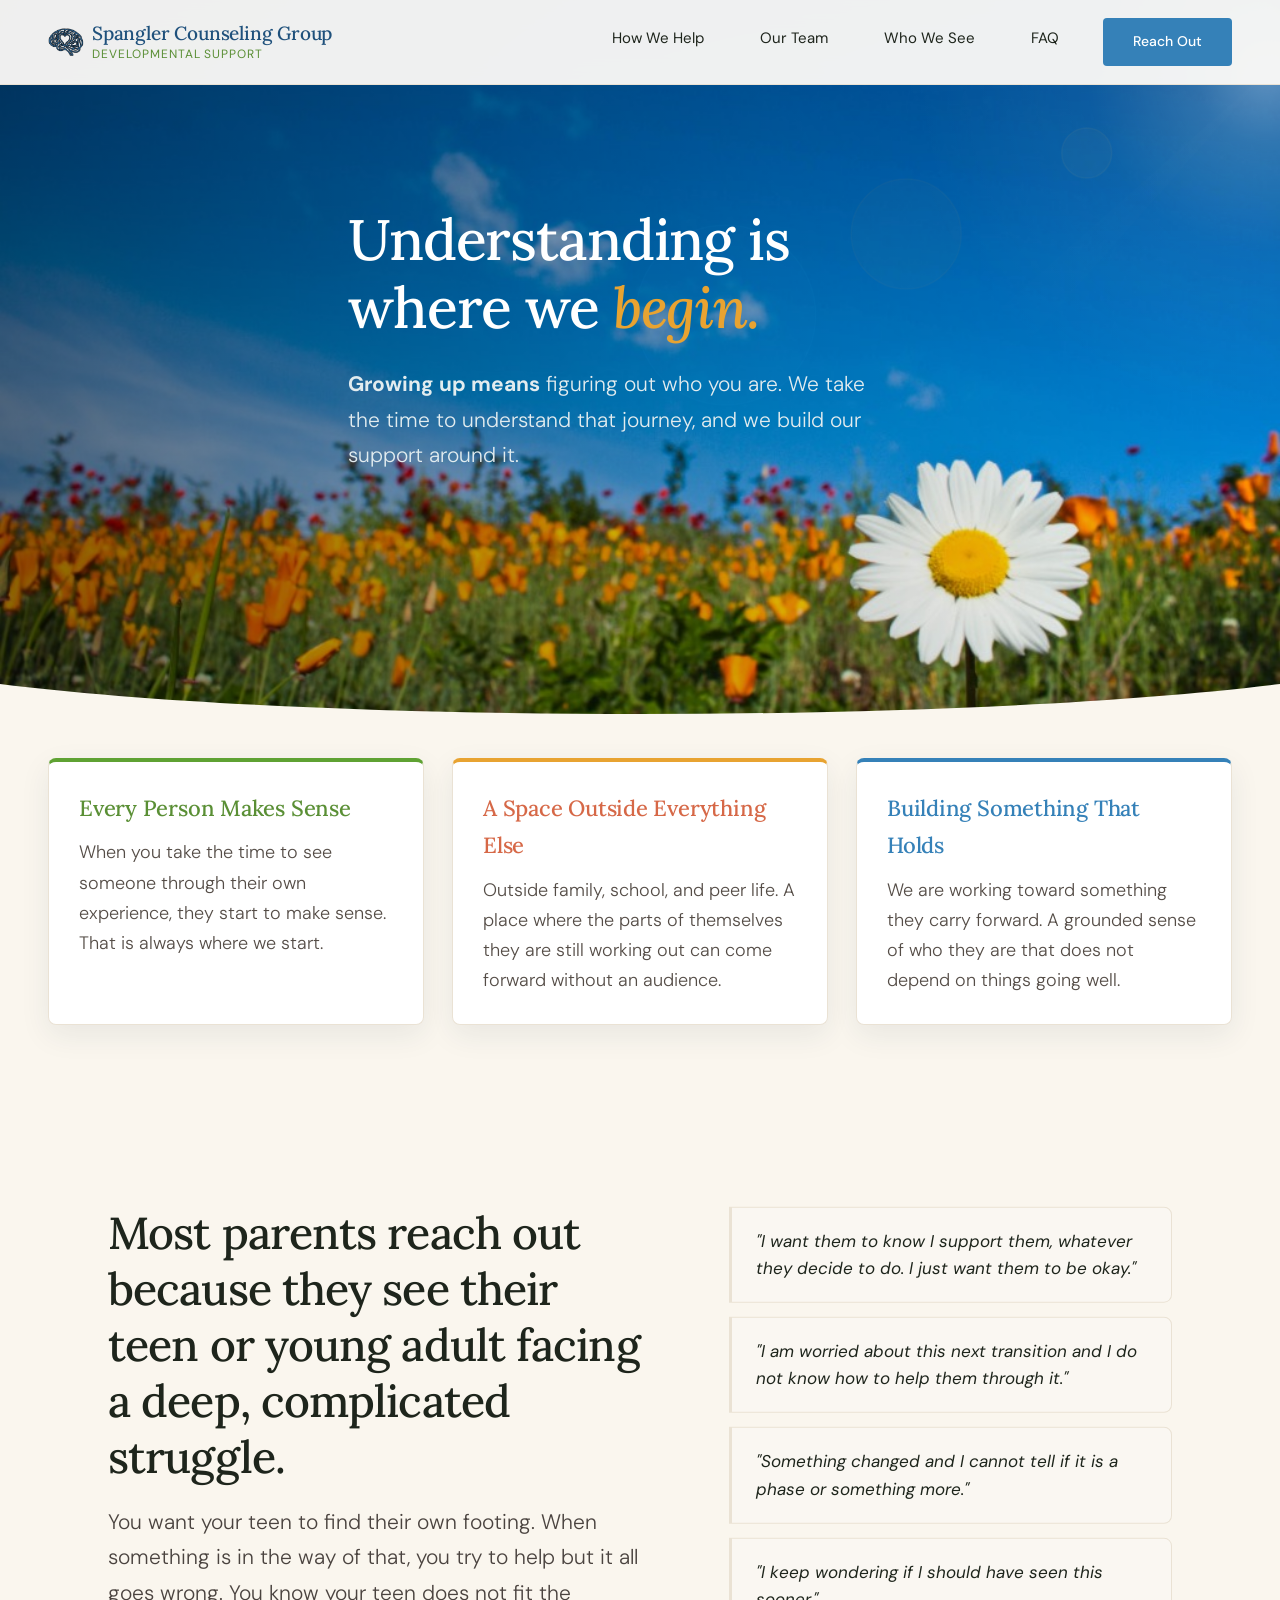
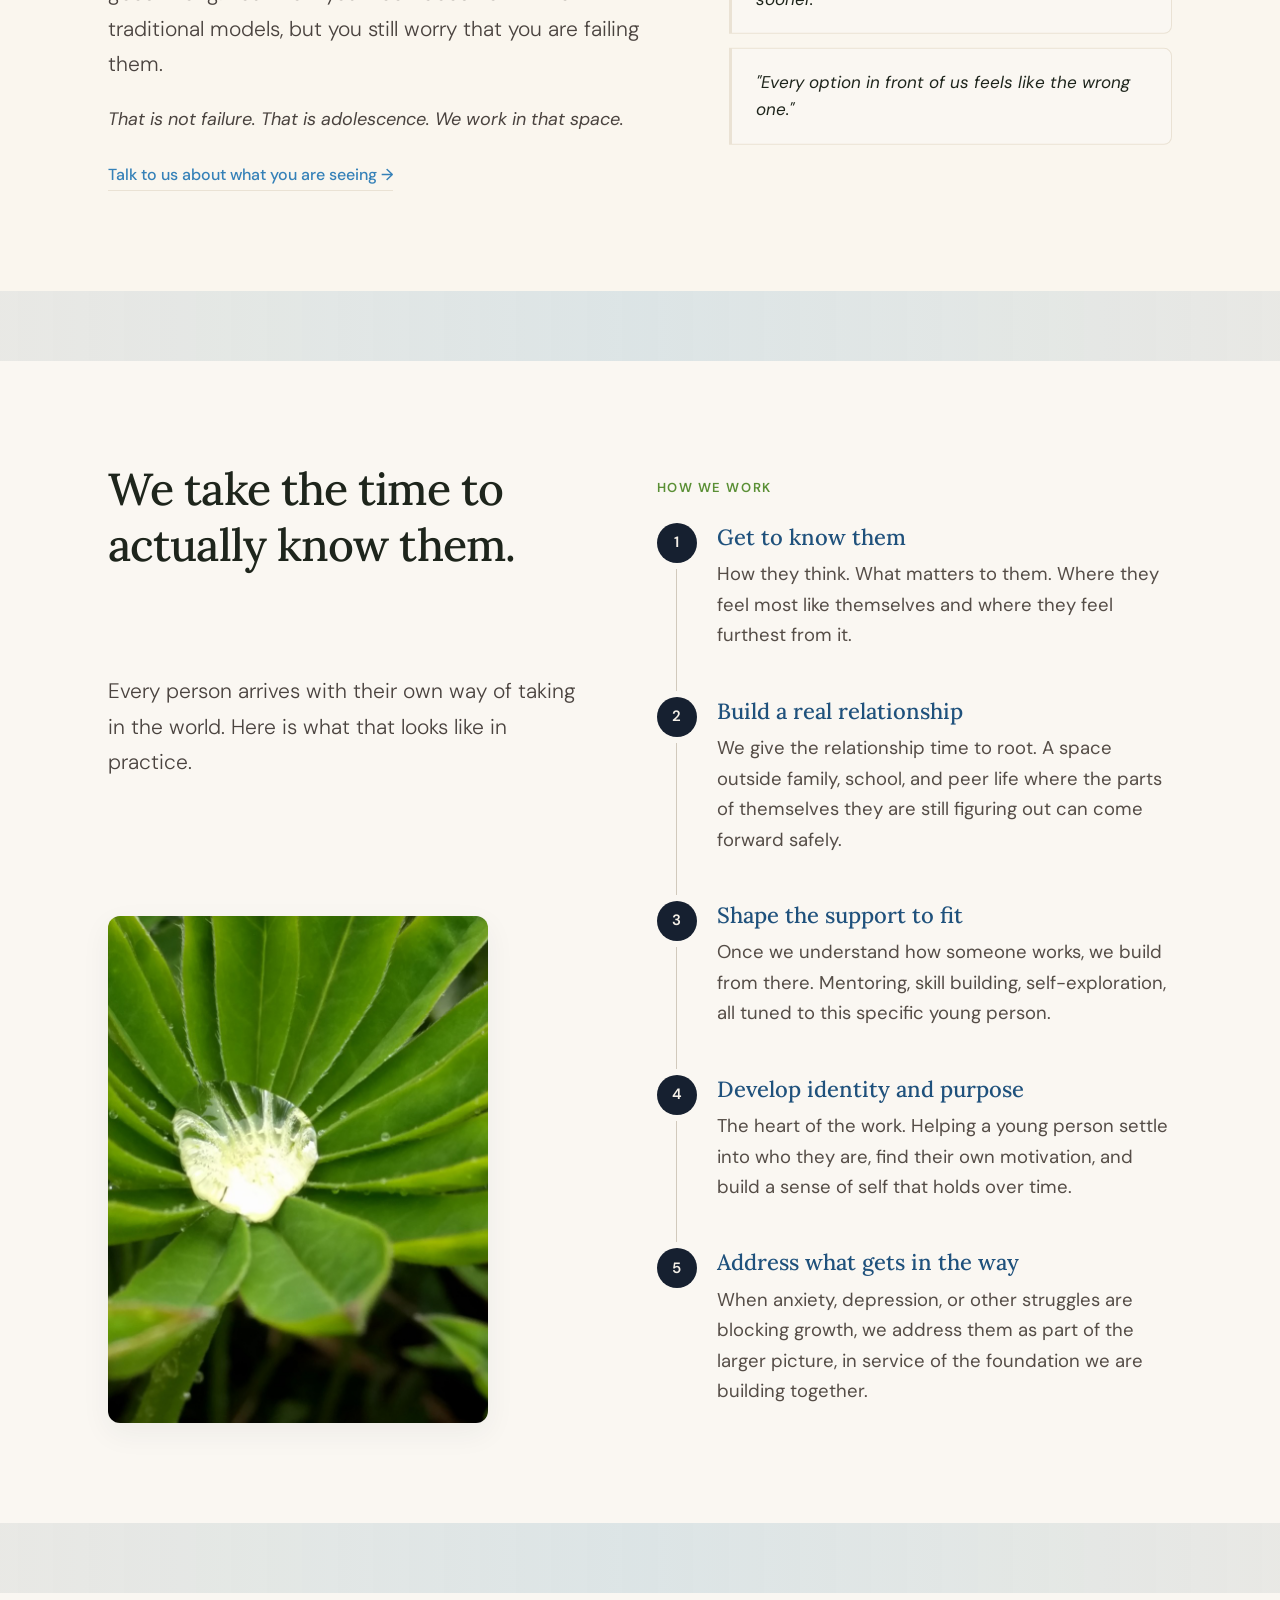
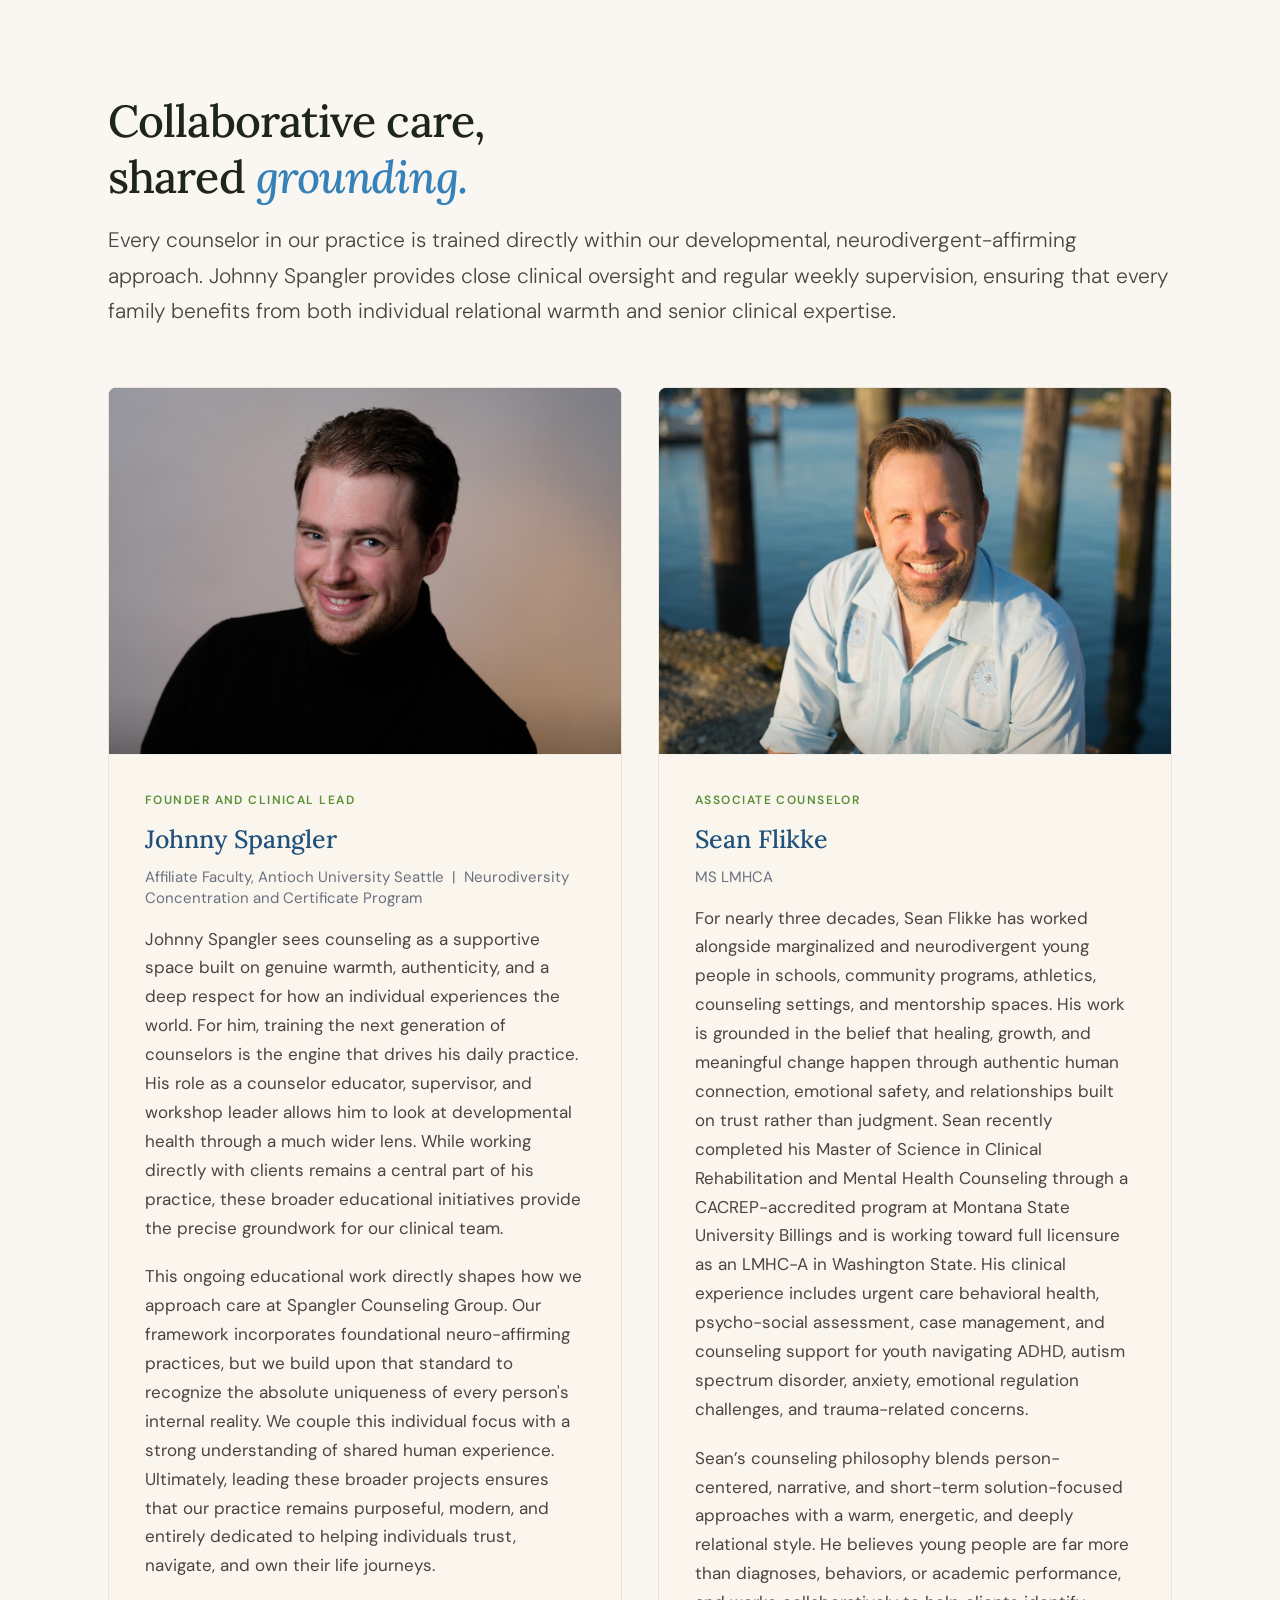
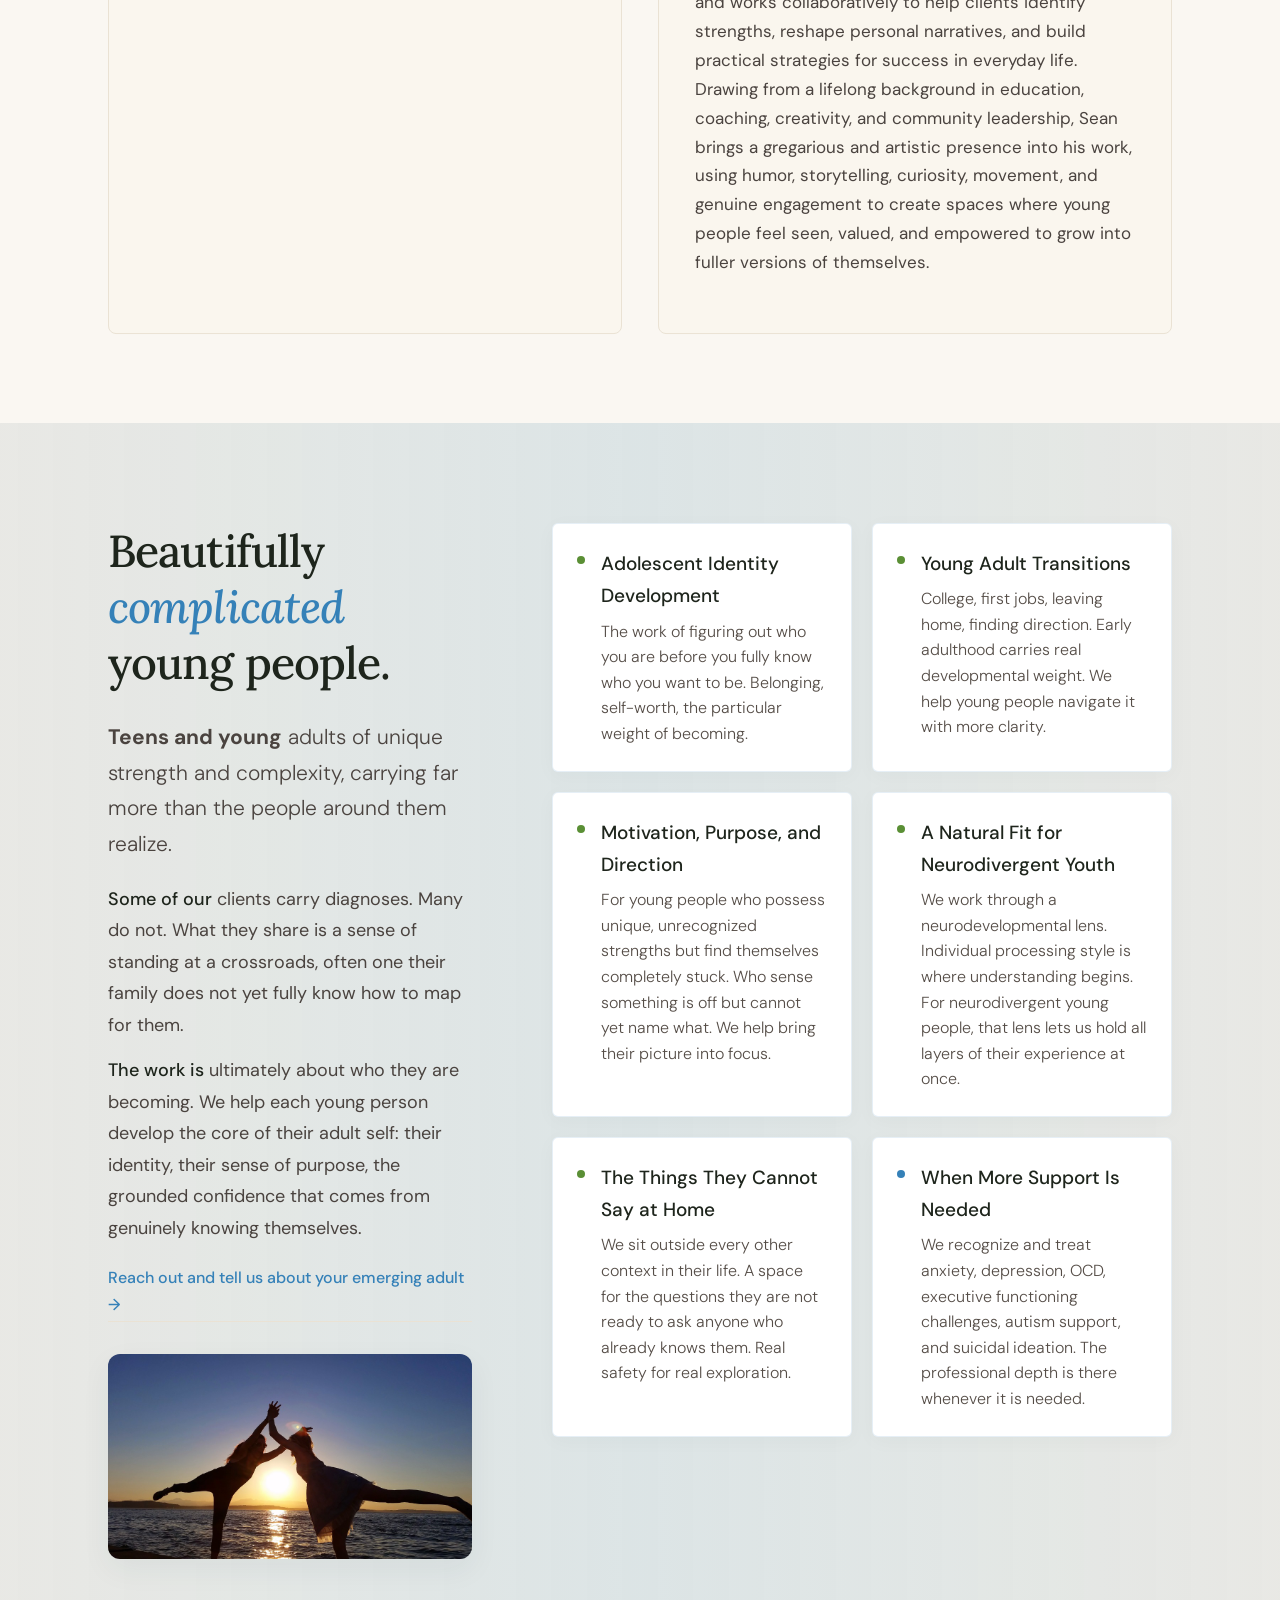
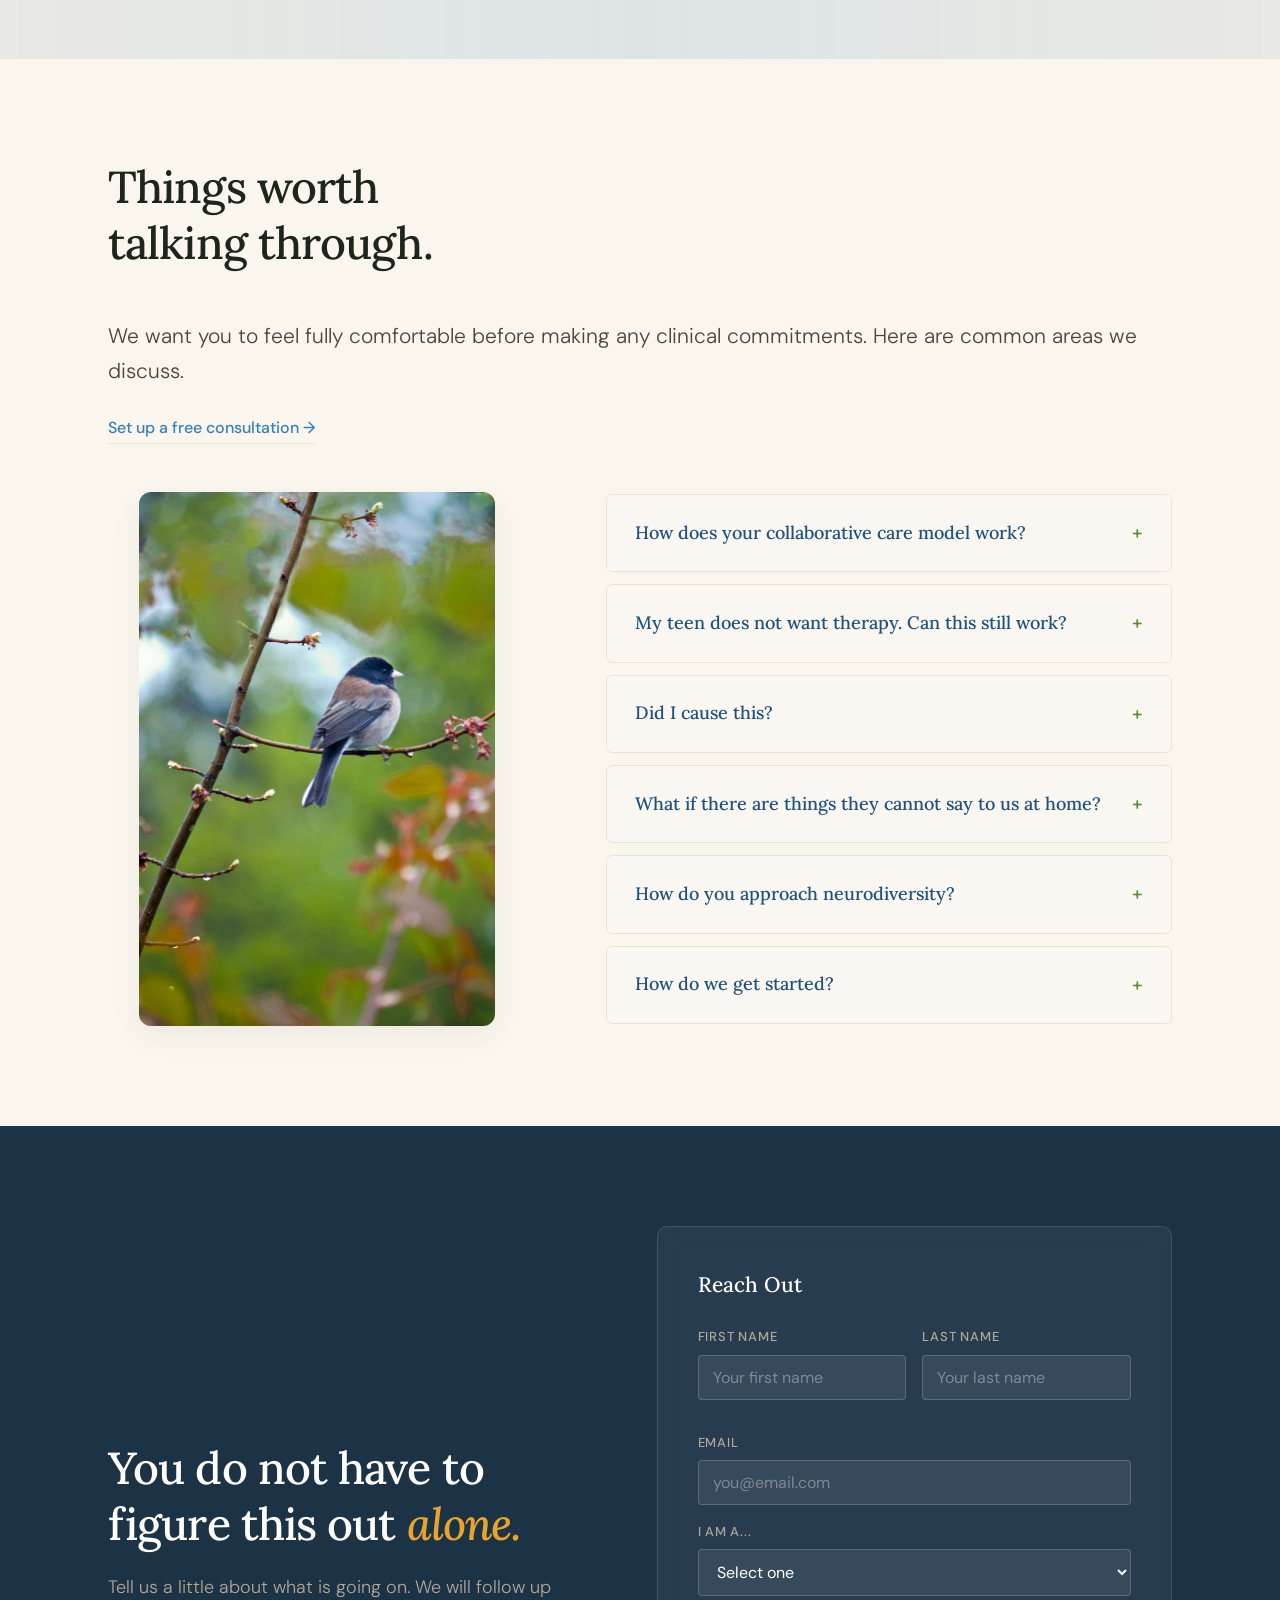
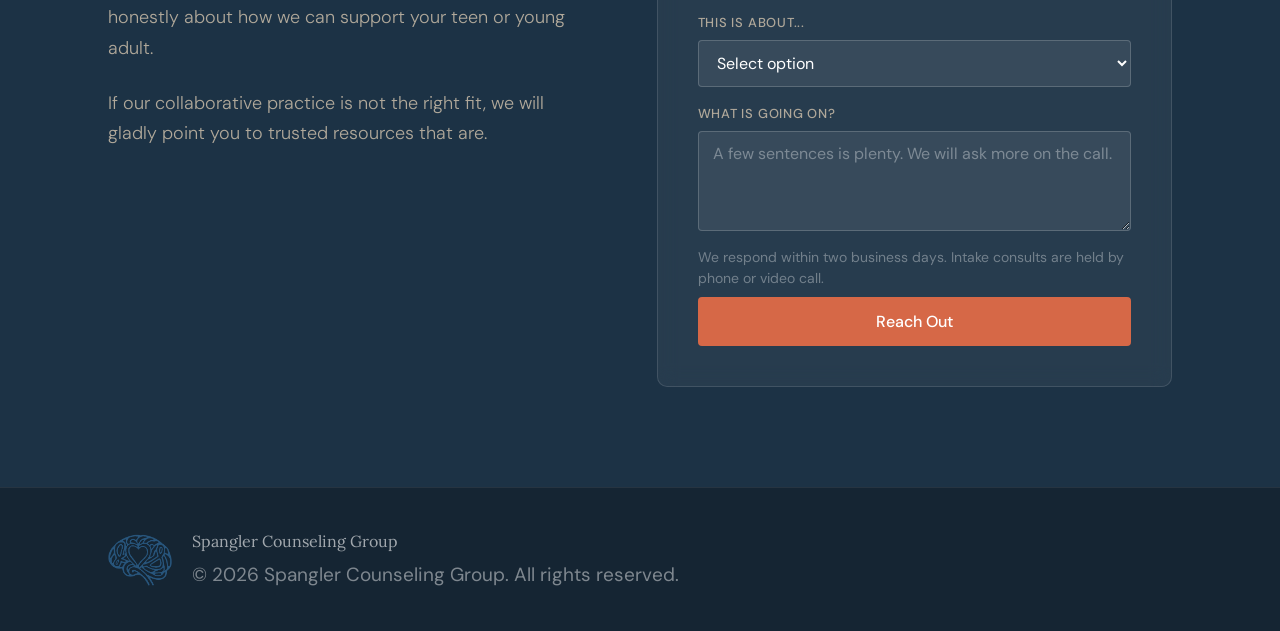
==== commit e1b6befb: "Fix stylesheet link in index.html to point to production style.css" ====
--- a/index.html
+++ b/index.html
@@ -6,7 +6,7 @@
 <title>Spangler Counseling Group | Developmental Support for Teens & Young Adults</title>
 <link rel="icon" type="image/png" href="js_logo_transparent.png">
 <link href="https://fonts.googleapis.com/css2?family=Lora:ital,wght@0,400;0,500;0,600;1,400;1,500&family=DM+Sans:wght@300;400;500;600&display=swap" rel="stylesheet">
-<link rel="stylesheet" href="style_draft.css">
+<link rel="stylesheet" href="style.css">
 </head>
 <body>
 
--- a/style.css
+++ b/style.css
@@ -0,0 +1,1284 @@
+:root {
+  /* 90% Grounded Base Tones */
+  --cream:          #FAF6EE; /* Warm sand cream background */
+  --cream-d:        #EAE2D4; /* Slightly darker cream for borders/dividers */
+  --ivory:          #FAF7F2; /* Open, welcoming soft white */
+  --ink:            #1E251C; /* Grounded warm olive-black ink for text */
+  
+  /* Earthy Greens & Blues (Meadow Poppies Theme) */
+  --forest-green:   #5A8F35; /* Meadow grass green */
+  --forest-green-d: #2E511C; /* Deep organic grass green for dark readable text */
+  --forest-green-l: #EDF4E7; /* Soft pale grass wash */
+  --earth-blue:     #3581B8; /* Fresh sky blue */
+  --earth-blue-d:   #1F517C; /* Deep sky blue for hovers */
+  --earth-blue-l:   #EDF4F9; /* Soft sky blue wash */
+  
+  /* 10% Complexity Accents (Hidden around the edges) */
+  --accent-orange:  #D66847; /* Terracotta orange - warmth, vitality */
+  --accent-yellow:  #E8A331; /* Golden sun yellow - hope, clarity */
+  --accent-purple:  #6E5075; /* Mystical lavender/purple - depth, internal complexity */
+  --accent-green:   #5FA233; /* Lime green - active growth */
+  
+  /* Existing compatibility variables mapped to the new palette */
+  --blue:           var(--earth-blue);
+  --blue-d:         var(--earth-blue-d);
+  --blue-m:         var(--earth-blue);
+  --blue-s:         var(--accent-yellow);
+  --blue-p:         var(--cream-d);
+  --blue-w:         var(--earth-blue-l);
+  --sage:           var(--forest-green);
+  --sage-m:         #6A9F45; /* Grass green midtone */
+  --sage-p:         var(--cream-d);
+  --sage-w:         var(--forest-green-l);
+  --deep:           var(--earth-blue-d);
+  --deep-m:         #162B3D; /* Deep navy-blue shadows */
+  --chalk:          var(--cream);
+  --chalk-d:        #B0A89A;
+  
+  /* Variables used by styling elements directly */
+  --pnw-blue:       var(--earth-blue);
+  --pnw-blue-d:     var(--earth-blue-d);
+  --pnw-blue-m:     var(--earth-blue);
+  --pnw-blue-s:     var(--earth-blue-l);
+  --pnw-blue-w:     var(--earth-blue-l);
+  
+  --sea-blue-d:     var(--earth-blue-d);
+  --sea-blue-m:     #1F517C;
+  --sea-blue-l:     #2C6E9E;
+  --sea-blue-w:     var(--earth-blue-l);
+  
+  --sun-yellow:     var(--accent-yellow);
+  --sun-light:      #FFF8EB;
+  --sun-bold:       var(--accent-orange);
+  
+  --lime-green:     var(--accent-green);
+  --lime-light:     #F3F9ED;
+  --lime-bold:      var(--forest-green);
+}
+
+*, *::before, *::after { box-sizing: border-box; margin: 0; padding: 0; }
+html { scroll-behavior: smooth; overflow-x: hidden; background: var(--cream); }
+
+body {
+  font-family: 'DM Sans', sans-serif;
+  color: var(--ink);
+  line-height: 1.7;
+  font-size: 19px;
+  overflow-x: hidden;
+}
+
+body::before {
+  content: "";
+  position: fixed;
+  top: 0; left: 0; width: 100%; height: 100%;
+  z-index: -1;
+  background: radial-gradient(circle at top left, rgba(255, 179, 0, 0.12) 0%, rgba(53, 129, 184, 0.08) 50%, rgba(90, 143, 53, 0.05) 100%);
+  pointer-events: none;
+}
+
+/* ─── NAVIGATION (MOBILE-FIRST) ─── */
+nav {
+  position: fixed; top: 0; left: 0; right: 0; z-index: 100;
+  display: flex; align-items: center; justify-content: space-between;
+  padding: 12px 20px;
+  background: rgba(252,250,247,0.95);
+  backdrop-filter: blur(12px);
+  border-bottom: 1px solid var(--cream-d);
+  transform: translateY(-100%);
+  opacity: 0;
+  transition: transform 0.3s cubic-bezier(0.16, 1, 0.3, 1), opacity 0.3s ease;
+}
+
+nav.nav-visible {
+  transform: translateY(0);
+  opacity: 1;
+}
+
+.nav-mark { display: flex; align-items: center; gap: 8px; text-decoration: none; }
+.nav-logo { width: 30px; height: 30px; object-fit: contain; }
+
+.nav-name {
+  font-family: 'Lora', serif;
+  font-size: 15px; font-weight: 500;
+  letter-spacing: -0.01em; color: var(--blue-d);
+  max-width: 175px; line-height: 1.25; white-space: normal;
+}
+
+.nav-name span {
+  display: none;
+  font-family: 'DM Sans', sans-serif;
+  font-size: 12px; font-weight: 400;
+  letter-spacing: 0.08em; text-transform: uppercase;
+  color: var(--sage); margin-top: 1px;
+}
+
+/* Hamburger toggle button */
+.nav-toggle {
+  display: flex;
+  align-items: center;
+  justify-content: center;
+  background: none;
+  border: none;
+  cursor: pointer;
+  padding: 10px;
+  z-index: 110;
+  width: 44px;
+  height: 44px;
+}
+.hamburger {
+  display: block;
+  width: 20px;
+  height: 2px;
+  background: var(--ink);
+  position: relative;
+  transition: background 0.2s ease-in-out;
+}
+.hamburger::before, .hamburger::after {
+  content: '';
+  position: absolute;
+  left: 0;
+  width: 20px;
+  height: 2px;
+  background: var(--ink);
+  transition: transform 0.2s ease-in-out, top 0.2s ease-in-out;
+}
+.hamburger::before { top: -6px; }
+.hamburger::after { top: 6px; }
+
+.nav-toggle.active .hamburger {
+  background: transparent;
+}
+.nav-toggle.active .hamburger::before {
+  top: 0;
+  transform: rotate(45deg);
+}
+.nav-toggle.active .hamburger::after {
+  top: 0;
+  transform: rotate(-45deg);
+}
+
+/* Mobile Links Slide-Down */
+.nav-links {
+  display: none;
+  flex-direction: column;
+  position: absolute;
+  top: 100%;
+  left: 0;
+  right: 0;
+  background: rgba(252,250,247,0.98);
+  backdrop-filter: blur(12px);
+  border-bottom: 1px solid var(--cream-d);
+  padding: 24px;
+  gap: 16px;
+  list-style: none;
+  box-shadow: 0 10px 25px rgba(26,53,74,0.08);
+  z-index: 99;
+}
+
+.nav-links.active {
+  display: flex;
+  animation: navSlideDown 0.25s ease-out forwards;
+}
+
+@keyframes navSlideDown {
+  from {
+    opacity: 0;
+    transform: translateY(-10px);
+  }
+  to {
+    opacity: 1;
+    transform: translateY(0);
+  }
+}
+
+.nav-links li {
+  display: block;
+  width: 100%;
+  text-align: center;
+}
+
+.nav-links a {
+  display: block;
+  padding: 8px 0;
+  font-size: 17px;
+  font-weight: 500;
+  color: var(--ink);
+  text-decoration: none;
+  transition: color 0.2s;
+  white-space: nowrap;
+}
+.nav-links a:hover { color: var(--accent-orange); }
+
+.nav-cta {
+  background: var(--blue); color: #fff !important;
+  text-decoration: none !important;
+  padding: 12px 30px !important; border-radius: 4px;
+  font-weight: 500 !important; font-size: 16px !important;
+  transition: background 0.2s !important;
+  display: inline-block;
+  width: auto;
+  margin-top: 8px;
+  white-space: nowrap;
+  flex-shrink: 0;
+}
+.nav-cta:hover { background: var(--blue-d) !important; }
+
+/* ─── CONTAINER & GENERAL ─── */
+.container { max-width: 1160px; margin: 0 auto; padding: 0 20px; }
+
+.text-container {
+  max-width: 680px;
+  margin-left: auto;
+  margin-right: auto;
+  text-align: left;
+}
+
+.eyebrow {
+  font-size: 12px; font-weight: 600;
+  letter-spacing: 0.14em; text-transform: uppercase;
+  margin-bottom: 20px;
+}
+.ey-blue  { color: var(--blue); }
+.ey-sage  { color: var(--sage); }
+.ey-light { color: var(--sage-m); }
+
+.section-h {
+    font-family: 'Lora', serif;
+    font-size: clamp(41px, 3.5vw, 45px);
+    font-weight: 500;
+    line-height: 1.25;
+    letter-spacing: -0.02em;
+    color: var(--ink);
+    margin-bottom: 24px;
+}
+.section-h em { font-style: italic; color: var(--blue); }
+.section-h.light { color: #fff; }
+.section-h.light em { color: var(--blue-s); }
+
+.lede {
+  font-size: 21px; font-weight: 300;
+  line-height: 1.7; color: #4A433F;
+  margin-bottom: 24px;
+}
+.lede.light { color: var(--chalk-d); }
+
+.prose {
+  font-size: 18px; line-height: 1.75;
+  color: #4A433F; margin-bottom: 18px;
+}
+.prose.light { color: var(--chalk-d); }
+.prose strong { color: var(--ink); font-weight: 500; }
+.prose.light strong { color: #fff; }
+
+.btn-primary {
+  background: var(--accent-orange); color: #fff;
+  text-decoration: none; padding: 14px 32px;
+  border-radius: 4px; font-size: 16px; font-weight: 500;
+  transition: background 0.2s, transform 0.15s, box-shadow 0.2s;
+  display: inline-block;
+}
+.btn-primary:hover { background: #BF5737; transform: translateY(-1px); }
+
+.btn-ghost {
+  color: #554D47; text-decoration: none;
+  font-size: 15px; font-weight: 500;
+  display: inline-flex; align-items: center; gap: 8px;
+  transition: color 0.2s;
+}
+.btn-ghost:hover { color: var(--blue); }
+.btn-ghost::after { content: '→'; font-size: 17px; }
+
+.soft-link {
+  display: block;
+  margin-top: 24px;
+  font-size: 16px; font-weight: 500;
+  color: var(--blue); text-decoration: none;
+  border-bottom: 1.5px solid var(--blue-p);
+  padding-bottom: 2px;
+  width: fit-content;
+  transition: border-color 0.2s;
+}
+.soft-link:hover { border-color: var(--blue); }
+.soft-link.light { color: var(--blue-s); border-color: rgba(92,146,186,0.35); }
+.soft-link.light:hover { border-color: var(--blue-s); }
+
+/* ─── FULL-WIDTH VIEWPORT-SPANNING ROWS (MOBILE) ─── */
+section {
+  position: relative;
+  z-index: 2;
+  width: 100%;
+  margin: 0;
+  padding: 60px 0;
+  border: none;
+  border-radius: 0 !important;
+  box-shadow: none !important;
+  overflow: hidden;
+}
+
+.bg-cream { background: var(--cream); }
+.bg-light-blue { background: linear-gradient(90deg, rgba(31, 81, 124, 0.08) 0%, rgba(53, 129, 184, 0.15) 50%, rgba(31, 81, 124, 0.08) 100%) !important; }
+.bg-ivory { background: var(--ivory); }
+.bg-deep { background: var(--deep); }
+.bg-deep-m { background: var(--deep-m); }
+.bg-transparent { background: transparent; }
+
+/* ─── HERO (MOBILE-FIRST) ─── */
+.hero {
+  background: linear-gradient(rgba(0, 0, 0, 0.25), rgba(0, 0, 0, 0.15)), url('meadow_hero_bg.jpg') no-repeat 75% 75%;
+  background-size: cover;
+  padding-top: 90px;
+  padding-bottom: 80px;
+  min-height: 65vh;
+  display: flex;
+  align-items: center;
+  position: relative;
+  overflow: hidden;
+}
+
+.wave {
+  display: block;
+  width: 100%;
+  height: 40px;
+  margin-bottom: -2px;
+}
+
+.hero-inner {
+  display: flex;
+  flex-direction: column;
+  gap: 40px;
+  width: 100%;
+  position: relative;
+  z-index: 2;
+}
+
+.hero-left {
+  display: flex; flex-direction: column; justify-content: center;
+  padding: 10px 0;
+  text-align: center;
+  min-height: auto;
+}
+
+.hero-eyebrow {
+  font-size: 12px; font-weight: 600;
+  letter-spacing: 0.14em; text-transform: uppercase;
+  color: #ffffff; margin-bottom: 20px;
+}
+
+.hero-h {
+  font-family: 'Lora', serif;
+  font-size: clamp(35px, 5vw, 57px);
+  font-weight: 500; line-height: 1.20;
+  color: #ffffff; margin-bottom: 24px;
+  letter-spacing: -0.02em;
+}
+.hero-h em { font-style: italic; color: var(--sun-yellow); }
+
+.hero-sub {
+  font-size: 21px; font-weight: 300;
+  line-height: 1.7; color: #E2ECEF;
+  margin-bottom: 100px;
+  margin-left: auto; margin-right: auto;
+  max-width: 540px;
+}
+
+.hero-actions { display: flex; gap: 16px; align-items: center; justify-content: center; flex-wrap: wrap; }
+
+.btn-hero-primary {
+  background: var(--accent-orange); color: #ffffff !important;
+  text-decoration: none; padding: 14px 32px;
+  border-radius: 4px; font-size: 16px; font-weight: 600;
+  transition: background 0.2s, transform 0.15s, box-shadow 0.2s;
+  display: inline-block;
+  box-shadow: 0 4px 14px rgba(214, 104, 71, 0.25);
+}
+.btn-hero-primary:hover { background: #BF5737; transform: translateY(-1px); box-shadow: 0 6px 20px rgba(214, 104, 71, 0.35); }
+
+.btn-hero-ghost {
+  color: #E2ECEF; text-decoration: none;
+  font-size: 15px; font-weight: 500;
+  display: inline-flex; align-items: center; gap: 8px;
+  transition: color 0.2s;
+}
+.btn-hero-ghost:hover { color: #ffffff; }
+.btn-hero-ghost::after { content: '→'; font-size: 17px; }
+
+canvas#hero-canvas {
+  position: absolute; top: 0; left: 0;
+  width: 100%; height: 100%;
+  opacity: 0.45; z-index: 1;
+  pointer-events: none;
+}
+
+.hero-right {
+  display: flex; align-items: center; justify-content: center;
+  padding: 10px 0; width: 100%;
+  margin-top: 15px;
+}
+
+.hero-card-stack {
+  display: flex;
+  flex-direction: column;
+  gap: 45px;
+  width: 100%;
+  max-width: 100%;
+  padding-bottom: 40px;
+}
+
+.hero-card {
+  background: #ffffff;
+  border: 1px solid var(--cream-d);
+  border-radius: 8px;
+  padding: 20px 24px;
+  box-shadow: 0 10px 30px rgba(26,53,74,0.08);
+  opacity: 0;
+  transform: scale(0.95);
+  transition: transform 0.2s ease-out, opacity 0.2s ease-out;
+  min-height: 190px;
+  display: flex;
+  flex-direction: column;
+  justify-content: flex-start;
+}
+
+.organic-1 { border-top: 4px solid var(--lime-green); }
+.organic-2 { border-top: 4px solid var(--sun-yellow); }
+.organic-3 { border-top: 4px solid var(--blue); }
+
+.hero-card-label {
+  font-family: 'Lora', serif;
+  font-size: 20px; font-weight: 500;
+  letter-spacing: -0.01em;
+  margin: 0 0 10px 0;
+}
+.organic-1 .hero-card-label { color: var(--lime-bold); }
+.organic-2 .hero-card-label { color: var(--sun-bold); }
+.organic-3 .hero-card-label { color: var(--blue-m); }
+
+.hero-card p {
+  font-size: 16px; font-weight: 300;
+  color: #554D47; line-height: 1.68;
+}
+.hero-card p strong { color: var(--ink); font-weight: 500; }
+
+/* ─── FLOATING VALUES SECTION ─── */
+.values-section {
+  padding: 20px 0 40px 0;
+  position: relative;
+  z-index: 10;
+  margin-top: -2px; /* Pull up to overlap hero and hide subpixel line gaps */
+}
+
+.consultation-box {
+  display: flex;
+  justify-content: center;
+  margin-bottom: 48px;
+  width: 100%;
+}
+
+.values-grid {
+  display: flex;
+  flex-direction: column;
+  gap: 24px;
+}
+
+/* ─── WHAT PARENTS RECOGNIZE ─── */
+.recog-inner {
+  display: flex;
+  flex-direction: column;
+  gap: 40px;
+}
+.recog-cards { display: flex; flex-direction: column; gap: 16px; }
+
+.recog-card {
+  background: var(--ivory);
+  border: 1px solid var(--cream-d);
+  border-left: 3px solid var(--blue-p);
+  border-radius: 0 8px 8px 0;
+  padding: 20px 24px;
+}
+.recog-card p {
+  font-size: 17px; line-height: 1.6;
+  color: var(--ink); font-style: italic; margin: 0;
+}
+
+/* ─── HOW WE HELP (OUR APPROACH) ─── */
+.work-grid {
+  display: flex;
+  flex-direction: column;
+  gap: 32px;
+}
+.work-image-container {
+  width: 100%;
+  max-width: 220px;
+  margin: 32px auto;
+  overflow: hidden;
+  border-radius: 12px;
+  box-shadow: 0 10px 30px rgba(26,53,74,0.06);
+}
+.work-image {
+  width: 100%;
+  height: auto;
+  object-fit: cover;
+  display: block;
+  transition: transform 0.4s ease;
+}
+.work-image-container:hover .work-image {
+  transform: scale(1.02);
+}
+.steps-wrap {
+  padding: 1.5rem 0;
+}
+.steps-header {
+  font-family: 'DM Sans', sans-serif;
+  font-size: 13px;
+  font-weight: 600;
+  letter-spacing: 0.12em;
+  text-transform: uppercase;
+  color: var(--sage);
+  margin-bottom: 24px;
+}
+.step {
+  display: flex;
+  gap: 20px;
+  position: relative;
+  opacity: 0.25;
+  transform: translateY(20px);
+  transition: opacity 0.7s cubic-bezier(0.215, 0.61, 0.355, 1), transform 0.7s cubic-bezier(0.215, 0.61, 0.355, 1);
+}
+.step.active {
+  opacity: 1;
+  transform: translateY(0);
+}
+.step-left {
+  display: flex;
+  flex-direction: column;
+  align-items: center;
+  flex-shrink: 0;
+}
+.step-num {
+  font-family: 'DM Sans', sans-serif;
+  width: 36px;
+  height: 36px;
+  border-radius: 50%;
+  background: #162030;
+  color: #F5F0E8;
+  display: flex;
+  align-items: center;
+  justify-content: center;
+  font-size: 14px;
+  font-weight: 600;
+  flex-shrink: 0;
+  transform: scale(0.85);
+  transition: transform 0.5s cubic-bezier(0.34, 1.56, 0.64, 1);
+}
+.step.active .step-num {
+  transform: scale(1);
+}
+.step-line {
+  width: 1px;
+  background: #D1C9BC;
+  flex: 1;
+  min-height: 32px;
+  margin: 6px 0;
+  transform: scaleY(0);
+  transform-origin: top;
+  transition: transform 0.8s cubic-bezier(0.215, 0.61, 0.355, 1);
+}
+.step.active .step-line {
+  transform: scaleY(1);
+}
+.step:last-child .step-line {
+  display: none;
+}
+.step-body {
+  padding-bottom: 2rem;
+  flex: 1;
+}
+.step:last-child .step-body {
+  padding-bottom: 0;
+}
+.step-title {
+  font-family: 'Lora', serif;
+  font-size: 20px;
+  font-weight: 500;
+  color: var(--blue-d);
+  margin: 0 0 8px;
+  line-height: 1.3;
+}
+.step-desc {
+  font-size: 17px;
+  line-height: 1.65;
+  color: #554D47;
+  margin: 0;
+}
+
+@media (prefers-reduced-motion: reduce) {
+  .step {
+    opacity: 1 !important;
+    transform: none !important;
+    transition: none !important;
+  }
+  .step-num {
+    transform: none !important;
+    transition: none !important;
+  }
+  .step-line {
+    transform: none !important;
+    transition: none !important;
+  }
+}
+
+
+
+/* ─── MEET THE TEAM ─── */
+.team-intro {
+  max-width: 100%;
+  margin-bottom: 40px;
+}
+.team-grid {
+  display: flex;
+  flex-direction: column;
+  gap: 32px;
+}
+.team-card {
+  background: var(--cream); border: 1px solid var(--cream-d);
+  border-radius: 8px; overflow: hidden; display: flex; flex-direction: column;
+}
+
+.team-photo {
+  background: var(--pnw-blue-d); 
+  aspect-ratio: 14 / 10; 
+  width: 100%;
+  display: flex; align-items: center; justify-content: center; flex-shrink: 0;
+  position: relative; overflow: hidden;
+}
+.team-photo img {
+  height: 100%; width: auto; object-fit: contain; display: block;
+}
+.team-photo-gradient {
+  position: absolute; bottom: 0; left: 0; right: 0; height: 60px;
+  background: linear-gradient(to top, rgba(0,0,0,0.15), transparent);
+}
+.team-info { padding: 24px; display: flex; flex-direction: column; flex-grow: 1; }
+
+.team-role {
+  font-size: 12px; font-weight: 600;
+  letter-spacing: 0.12em; text-transform: uppercase;
+  color: var(--sage); margin-bottom: 8px;
+}
+.team-name {
+  font-family: 'Lora', serif;
+  font-size: 25px; font-weight: 500;
+  color: var(--blue-d); margin-bottom: 6px;
+}
+.team-cred { font-size: 15px; color: #6A7080; margin-bottom: 16px; line-height: 1.4; }
+.team-bio { font-size: 17px; line-height: 1.7; color: #4A433F; margin-bottom: 20px; }
+
+.team-focus { display: flex; flex-wrap: wrap; gap: 8px; margin-top: auto; padding-top: 16px; }
+.focus-tag {
+  background: var(--sage-w); color: var(--sage);
+  border: 1px solid var(--sage-p);
+  font-size: 12px; font-weight: 500;
+  padding: 5px 12px; border-radius: 3px;
+}
+.focus-tag.highlight {
+  background: #FAF2EF; color: var(--accent-orange);
+  border: 1.5px solid var(--accent-orange);
+  font-weight: 600;
+}
+.focus-tag.sun-highlight {
+  background: #F8F1FA; color: var(--accent-purple);
+  border: 1.5px solid var(--accent-purple);
+  font-weight: 600;
+}
+
+.collab-banner {
+  background: var(--blue-w);
+  border-left: 4px solid var(--blue);
+  padding: 24px 20px;
+  border-radius: 0 8px 8px 0;
+  margin-top: 40px;
+}
+.collab-banner h4 {
+  font-family: 'Lora', serif;
+  font-size: 18px;
+  color: var(--blue-d);
+  margin-bottom: 8px;
+}
+.collab-banner p {
+  font-size: 16px;
+  color: #3A4F65;
+  line-height: 1.7;
+}
+
+/* ─── SPECIALTIES (WHO WE SEE) ─── */
+/* ─── SPECIALTIES (WHO WE SEE) ─── */
+.who {
+  overflow: hidden;
+  position: relative;
+}
+.who-intro {
+  margin-bottom: 40px;
+}
+.who-grid {
+  display: flex;
+  flex-direction: column;
+  gap: 32px;
+}
+.who-image-container {
+  width: 100%;
+  margin: 32px auto;
+  overflow: hidden;
+  border-radius: 12px;
+  box-shadow: 0 10px 30px rgba(26,53,74,0.06);
+}
+.who-image {
+  width: 100%;
+  height: auto;
+  object-fit: cover;
+  display: block;
+  transition: transform 0.4s ease;
+}
+.who-image-container:hover .who-image {
+  transform: scale(1.02);
+}
+.area-list {
+  display: flex;
+  flex-direction: column;
+  gap: 16px;
+}
+.area-item {
+  background: #ffffff;
+  border: 1px solid rgba(90, 150, 194, 0.15);
+  box-shadow: 0 4px 20px rgba(26, 53, 74, 0.03);
+  border-radius: 6px; padding: 18px 20px;
+  display: flex; gap: 12px; align-items: flex-start;
+  transition: transform 0.25s ease, box-shadow 0.25s ease;
+}
+.area-item:hover {
+  transform: translateY(-2px);
+  box-shadow: 0 8px 30px rgba(90, 150, 194, 0.08);
+}
+.area-dot {
+  width: 8px; height: 8px; border-radius: 50%;
+  background: var(--forest-green); margin-top: 8px; flex-shrink: 0;
+}
+.area-dot.blue { background: var(--blue); }
+.area-title {
+  font-size: 19px; font-weight: 500;
+  color: var(--ink); margin-bottom: 6px;
+}
+.area-desc {
+  font-size: 16px; font-weight: 300;
+  color: #554D47; line-height: 1.6;
+}
+
+/* ─── VOICE STONE ─── */
+.stone {
+  background: radial-gradient(circle at top left, #ffd452 8%, #098f02fc 17% 21%, #036304 57% 65%, #1a3851 83% 100%) fixed;
+  padding: 60px 0;
+  border-top: 1px solid rgba(255,255,255,0.1);
+  border-bottom: 1px solid rgba(255,255,255,0.1);
+  position: relative; z-index: 2;
+}
+.stone-inner {
+  text-align: center; max-width: 760px; margin: 0 auto;
+}
+.stone blockquote {
+  font-family: 'Lora', serif;
+  font-size: clamp(25px, 3vw, 37px);
+  font-weight: 400; font-style: italic;
+  line-height: 1.45; color: #ffffff; margin-bottom: 12px;
+  text-shadow: 0 2px 15px rgba(0,0,0,0.2);
+}
+.stone cite {
+  font-style: normal; font-size: 14px;
+  font-weight: 600;
+  letter-spacing: 0.10em; text-transform: uppercase;
+  color: var(--sage);
+}
+
+/* ─── FAQ ─── */
+.faq-intro {
+  margin-bottom: 40px;
+}
+.faq-intro-header {
+    display: flex;
+    justify-content: space-evenly;
+    gap: 12px;
+    margin-bottom: 24px;
+    align-items: center;
+}
+.faq-intro-text {
+  flex: 1;
+}
+.faq-mobile-image {
+    width: 95px;
+    height: 260px;
+    border-radius: 8px;
+    overflow: hidden;
+    flex-shrink: 0;
+    box-shadow: 0 4px 15px rgba(26, 53, 74, 0.05);
+    margin: 0;
+}
+.faq-mobile-image .faq-image {
+  width: 100%;
+  height: 100%;
+  object-fit: cover;
+}
+.faq-desktop-image {
+  display: none;
+}
+.faq-grid {
+  display: flex;
+  flex-direction: column;
+  gap: 32px;
+}
+.faq-image-container {
+    width: 48%;
+    margin: 32px auto;
+    overflow: hidden;
+    border-radius: 12px;
+    box-shadow: 0 10px 30px rgba(26, 53, 74, 0.06);
+}
+.faq-image {
+  width: 100%;
+  height: auto;
+  object-fit: cover;
+  display: block;
+  transition: transform 0.4s ease;
+}
+.faq-image-container:hover .faq-image {
+  transform: scale(1.02);
+}
+.faq-list { display: flex; flex-direction: column; gap: 12px; }
+.faq-item {
+  background: var(--ivory);
+  border: 1px solid var(--cream-d);
+  border-radius: 6px;
+  overflow: hidden;
+  transition: all 0.25s ease;
+}
+.faq-q {
+  font-family: 'Lora', serif;
+  font-size: 18px; font-weight: 500;
+  color: var(--blue-d);
+  padding: 18px 20px;
+  cursor: pointer;
+  display: flex;
+  justify-content: space-between;
+  align-items: center;
+  user-select: none;
+}
+.faq-q::after {
+  content: '+';
+  font-family: 'DM Sans', sans-serif;
+  font-size: 19px;
+  color: var(--sage);
+  transition: transform 0.25s;
+}
+.faq-item.active .faq-q::after {
+  transform: rotate(45deg);
+  color: var(--blue);
+}
+.faq-a {
+  max-height: 0;
+  overflow: hidden;
+  transition: max-height 0.3s ease-out, padding 0.3s ease-out;
+  font-size: 17px; line-height: 1.7; color: #554D47;
+  padding: 0 20px;
+}
+.faq-item.active .faq-a {
+  max-height: 300px;
+  padding-bottom: 20px;
+  border-top: 1px solid rgba(43,90,127,0.06);
+  padding-top: 16px;
+}
+
+/* ─── BOTTOM CTA SECTION ─── */
+.bottom-cta {
+  padding: 80px 0;
+  text-align: center;
+}
+.bottom-cta .cta-actions {
+  display: flex;
+  justify-content: center;
+  gap: 16px;
+  margin-top: 24px;
+}
+
+/* ─── CONTACT ─── */
+.contact {
+  background: #1C3245;
+}
+.contact-inner {
+  display: flex;
+  flex-direction: column;
+  gap: 40px;
+}
+.contact-left { text-align: left; }
+.contact-left .section-h { color: #fff; margin-bottom: 20px; }
+.contact-left .eyebrow { color: var(--sage-m); }
+.contact-body { font-size: 18px; font-weight: 300; line-height: 1.7; color: var(--chalk-d); margin-bottom: 24px; }
+
+.contact-detail { display: flex; flex-direction: column; gap: 10px; margin-bottom: 24px; }
+.contact-detail-item { font-size: 15px; color: var(--chalk-d); }
+.contact-detail-item strong { color: #fff; font-weight: 500; margin-right: 8px; }
+
+.contact-form {
+  background: rgba(255,255,255,0.05);
+  border: 1px solid rgba(255,255,255,0.12);
+  border-radius: 10px; padding: 24px 20px;
+  backdrop-filter: blur(10px);
+}
+.form-title {
+  font-family: 'Lora', serif;
+  font-size: 21px; font-weight: 500;
+  color: #fff; margin-bottom: 24px;
+}
+.form-row { display: flex; flex-direction: column; gap: 16px; margin-bottom: 16px; }
+.form-group { display: flex; flex-direction: column; gap: 6px; margin-bottom: 16px; }
+
+label {
+  font-size: 13px; font-weight: 500;
+  letter-spacing: 0.06em; text-transform: uppercase;
+  color: var(--chalk-d);
+}
+input, textarea, select {
+  background: rgba(255,255,255,0.08);
+  border: 1px solid rgba(255,255,255,0.18);
+  border-radius: 4px; padding: 11px 14px;
+  font-family: 'DM Sans', sans-serif;
+  font-size: 16px; color: #fff; outline: none;
+  transition: border-color 0.2s; width: 100%;
+}
+input::placeholder, textarea::placeholder { color: rgba(255,255,255,0.35); }
+input:focus, textarea:focus, select:focus { border-color: var(--blue-s); }
+select option { background: #152533; color: #fff; }
+textarea { resize: vertical; min-height: 100px; }
+
+.btn-form {
+  width: 100%; background: var(--accent-orange); color: #fff;
+  border: none; padding: 14px 32px; border-radius: 4px;
+  font-family: 'DM Sans', sans-serif;
+  font-size: 16px; font-weight: 500; cursor: pointer;
+  transition: background 0.2s, transform 0.15s; margin-top: 8px;
+}
+.btn-form:hover { background: #BF5737; }
+.form-note {
+  font-size: 14px; color: rgba(255,255,255,0.35);
+  margin-top: 12px; line-height: 1.5;
+}
+
+/* ─── FOOTER ─── */
+footer {
+  background: #152533;
+  color: rgba(255, 255, 255, 0.45);
+  padding: 40px 0;
+  border-top: 1px solid rgba(255,255,255,0.07);
+  width: 100%; margin: 0; border-radius: 0;
+  z-index: 2; position: relative;
+}
+.footer-inner { display: flex; flex-direction: column; text-align: center; gap: 32px; }
+.footer-left { display: flex; flex-direction: column; align-items: center; gap: 20px; }
+.footer-left-text { font-size: 14px; color: rgba(255,255,255,0.35); line-height: 1.7; }
+
+/* ─── SCROLL REVEAL ─── */
+.sr { transition: opacity 0.55s ease, transform 0.55s ease; }
+.sr.off { opacity: 0; transform: translateY(22px); }
+
+/* ─── SECTION DIVIDERS ─── */
+.section-divider {
+  width: 100%;
+  height: 70px;
+  background: linear-gradient(90deg, rgba(31, 81, 124, 0.08) 0%, rgba(53, 129, 184, 0.15) 50%, rgba(31, 81, 124, 0.08) 100%);
+  position: relative;
+  z-index: 5;
+}
+
+/* ========================================================================
+   TABLET SCALE-UP (min-width: 768px)
+   ======================================================================== */
+@media (min-width: 768px) {
+  .container { padding: 0 48px; }
+  section { padding: 80px 0; }
+  
+
+  /* Form Layout */
+  .form-row { flex-direction: row; }
+  .form-row .form-group { flex: 1; }
+  
+  /* Specialties Area List */
+  .area-list {
+    display: grid;
+    grid-template-columns: 1fr 1fr;
+    gap: 20px;
+  }
+  
+
+  
+  /* Team Grid */
+  .team-grid {
+    display: grid;
+    grid-template-columns: 1fr 1fr;
+    gap: 36px;
+  }
+  .team-card { margin-bottom: 0; }
+  .team-info { padding: 36px; }
+  
+  /* Collab Banner */
+  .collab-banner { padding: 30px 36px; }
+  
+  /* FAQ padding scale-up */
+  .faq-q { padding: 22px 28px; }
+  .faq-a { padding: 0 28px; }
+  .faq-item.active .faq-a { padding-bottom: 24px; }
+  
+  /* Contact Form padding scale-up */
+  .contact-form { padding: 40px; }
+  
+  /* Footer Horizontal Layout */
+  .footer-inner { flex-direction: row; justify-content: space-between; align-items: center; text-align: left; }
+  .footer-left { flex-direction: row; text-align: left; align-items: center; }
+
+  /* ─── TABLET/IPAD HERO GRID ─── */
+  .hero-inner {
+    display: block;
+    max-width: 580px;
+  }
+  .hero-left {
+    text-align: left;
+    margin: 0;
+    padding: 0;
+    min-height: auto;
+  }
+  .hero-sub {
+    margin-left: 0;
+    margin-right: 0;
+  }
+  
+  /* Floating Values Section - Tablet Overrides */
+  .values-section {
+    padding: 30px 0 60px 0;
+  }
+  .values-grid {
+    display: flex;
+    flex-direction: column;
+    gap: 24px;
+    max-width: 580px;
+    margin: 0 auto;
+  }
+  .hero-card {
+    opacity: 1 !important;
+    transform: none !important;
+    min-height: auto;
+  }
+}
+
+
+/* ========================================================================
+   DESKTOP SCALE-UP (min-width: 960px / 1024px)
+   ======================================================================== */
+@media (min-width: 960px) {
+  section { padding: 100px 0; }
+  
+  /* ─── NAV DESKTOP (960px - 1149px) ─── */
+  nav { padding: 18px 24px; }
+  .nav-mark { flex-shrink: 0; }
+  .nav-logo { width: 36px; height: 36px; }
+  .nav-name { font-size: 19px; max-width: none; white-space: nowrap; }
+  .nav-name span { display: block; }
+  .nav-toggle { display: none; }
+  
+  .nav-links {
+    display: flex;
+    flex-direction: row;
+    position: static;
+    background: transparent;
+    backdrop-filter: none;
+    border-bottom: none;
+    padding: 0;
+    gap: 16px;
+    box-shadow: none;
+    z-index: auto;
+  }
+  
+  .nav-links li {
+    width: auto;
+    text-align: left;
+  }
+  
+  .nav-links a {
+    padding: 6px 8px;
+    font-size: 15px;
+    font-weight: 400;
+  }
+  
+  .nav-cta {
+    margin-top: 0;
+    padding: 10px 20px !important;
+    font-size: 14px !important;
+    white-space: nowrap;
+    flex-shrink: 0;
+  }
+  
+  /* ─── HERO DESKTOP ─── */
+  .hero {
+    min-height: 80vh;
+    padding-top: 140px;
+    padding-bottom: 80px;
+    background: linear-gradient(to right, rgba(0, 0, 0, 0.45) 0%, rgba(0, 0, 0, 0.15) 60%, rgba(0, 0, 0, 0) 100%), url('meadow_hero_bg.jpg') no-repeat 75% 75%;
+    background-size: cover;
+  }
+  .hero-inner {
+    display: block;
+    max-width: 680px;
+  }
+  
+  /* Floating Values Section - Desktop Overrides */
+  .values-section {
+    padding: 40px 0 80px 0;
+  }
+  .values-section .container {
+    max-width: 1280px;
+  }
+  .consultation-box {
+    display: none !important;
+  }
+  .values-grid {
+    display: grid;
+    grid-template-columns: repeat(3, 1fr);
+    max-width: none;
+    gap: 28px;
+  }
+
+  .hero-card {
+    padding: 28px 30px;
+  }
+  .hero-card-label {
+    font-size: 22px;
+  }
+  .hero-card p {
+    font-size: 18px;
+  }
+  .hero-card:hover {
+    transform: translateY(-2px) scale(1.02);
+    box-shadow: 0 15px 35px rgba(110,80,117,0.12), 0 5px 15px rgba(214,104,71,0.08);
+  }
+  
+  /* ─── PARENTS RECOGNIZE DESKTOP ─── */
+  .recog-inner {
+    display: grid;
+    grid-template-columns: 1.1fr 0.9fr;
+    gap: 80px;
+    align-items: start;
+  }
+  
+  /* ─── HOW WE HELP DESKTOP ─── */
+  .work-grid {
+    display: grid;
+    grid-template-columns: 1fr 1.1fr;
+    gap: 80px;
+    align-items: stretch;
+  }
+  .work-left {
+    display: flex;
+    flex-direction: column;
+    justify-content: space-between;
+    height: 100%;
+  }
+  .work-image-container {
+    max-width: 380px;
+    margin: 32px 0 0 0;
+  }
+  .steps-wrap {
+    padding: 1rem 0;
+  }
+  .step-title {
+    font-size: 22px;
+  }
+  .step-desc {
+    font-size: 18.5px;
+  }
+  .step-body {
+    padding-bottom: 2.85rem;
+  }
+  .step:last-child .step-body {
+    padding-bottom: 0;
+  }
+  .step-num {
+    width: 40px;
+    height: 40px;
+    font-size: 15px;
+  }
+  
+  /* ─── WHO WE WORK WITH DESKTOP ─── */
+  .who-grid {
+    display: grid;
+    grid-template-columns: 1fr 1.7fr;
+    gap: 80px;
+    align-items: start;
+  }
+  .who-left {
+    grid-column: auto;
+    position: static;
+  }
+  .who-right {
+    grid-column: auto;
+  }
+  .who .area-list {
+    grid-template-columns: 1fr 1fr;
+    gap: 20px;
+  }
+  .area-item { padding: 24px; gap: 16px; }
+  .who-image-container {
+    max-width: 100%;
+    margin: 32px 0 0 0;
+  }
+  
+  /* ─── TEAM DESKTOP HOVERS ─── */
+  .team-card {
+    transition: transform 0.25s ease, box-shadow 0.25s ease, border-color 0.25s ease;
+  }
+  .team-card:hover {
+    transform: translateY(-2px);
+    box-shadow: 0 15px 35px rgba(110,80,117,0.10), 0 5px 15px rgba(214,104,71,0.06);
+    border-color: var(--earth-blue);
+  }
+  
+  /* ─── FAQ DESKTOP ─── */
+  .faq-mobile-image {
+    display: none;
+  }
+  .faq-desktop-image {
+    display: block;
+  }
+  .faq-grid {
+    display: grid;
+    grid-template-columns: 0.85fr 1.15fr;
+    gap: 80px;
+    align-items: center;
+  }
+  .faq-left .faq-image-container {
+    width: 85%;
+    max-width: 100%;
+    margin: 0 auto;
+  }
+  
+  /* ─── CONTACT DESKTOP ─── */
+  .contact-inner {
+    display: grid;
+    grid-template-columns: 1fr 1.1fr;
+    gap: 80px;
+    align-items: center;
+  }
+}
+
+/* ========================================================================
+   LARGE DESKTOP SCALE-UP (min-width: 1150px)
+   ======================================================================== */
+@media (min-width: 1150px) {
+  nav { padding: 18px 48px; }
+  .nav-links { gap: 32px; }
+  .nav-links a { padding: 8px 12px; }
+  .nav-cta { padding: 12px 30px !important; }
+}
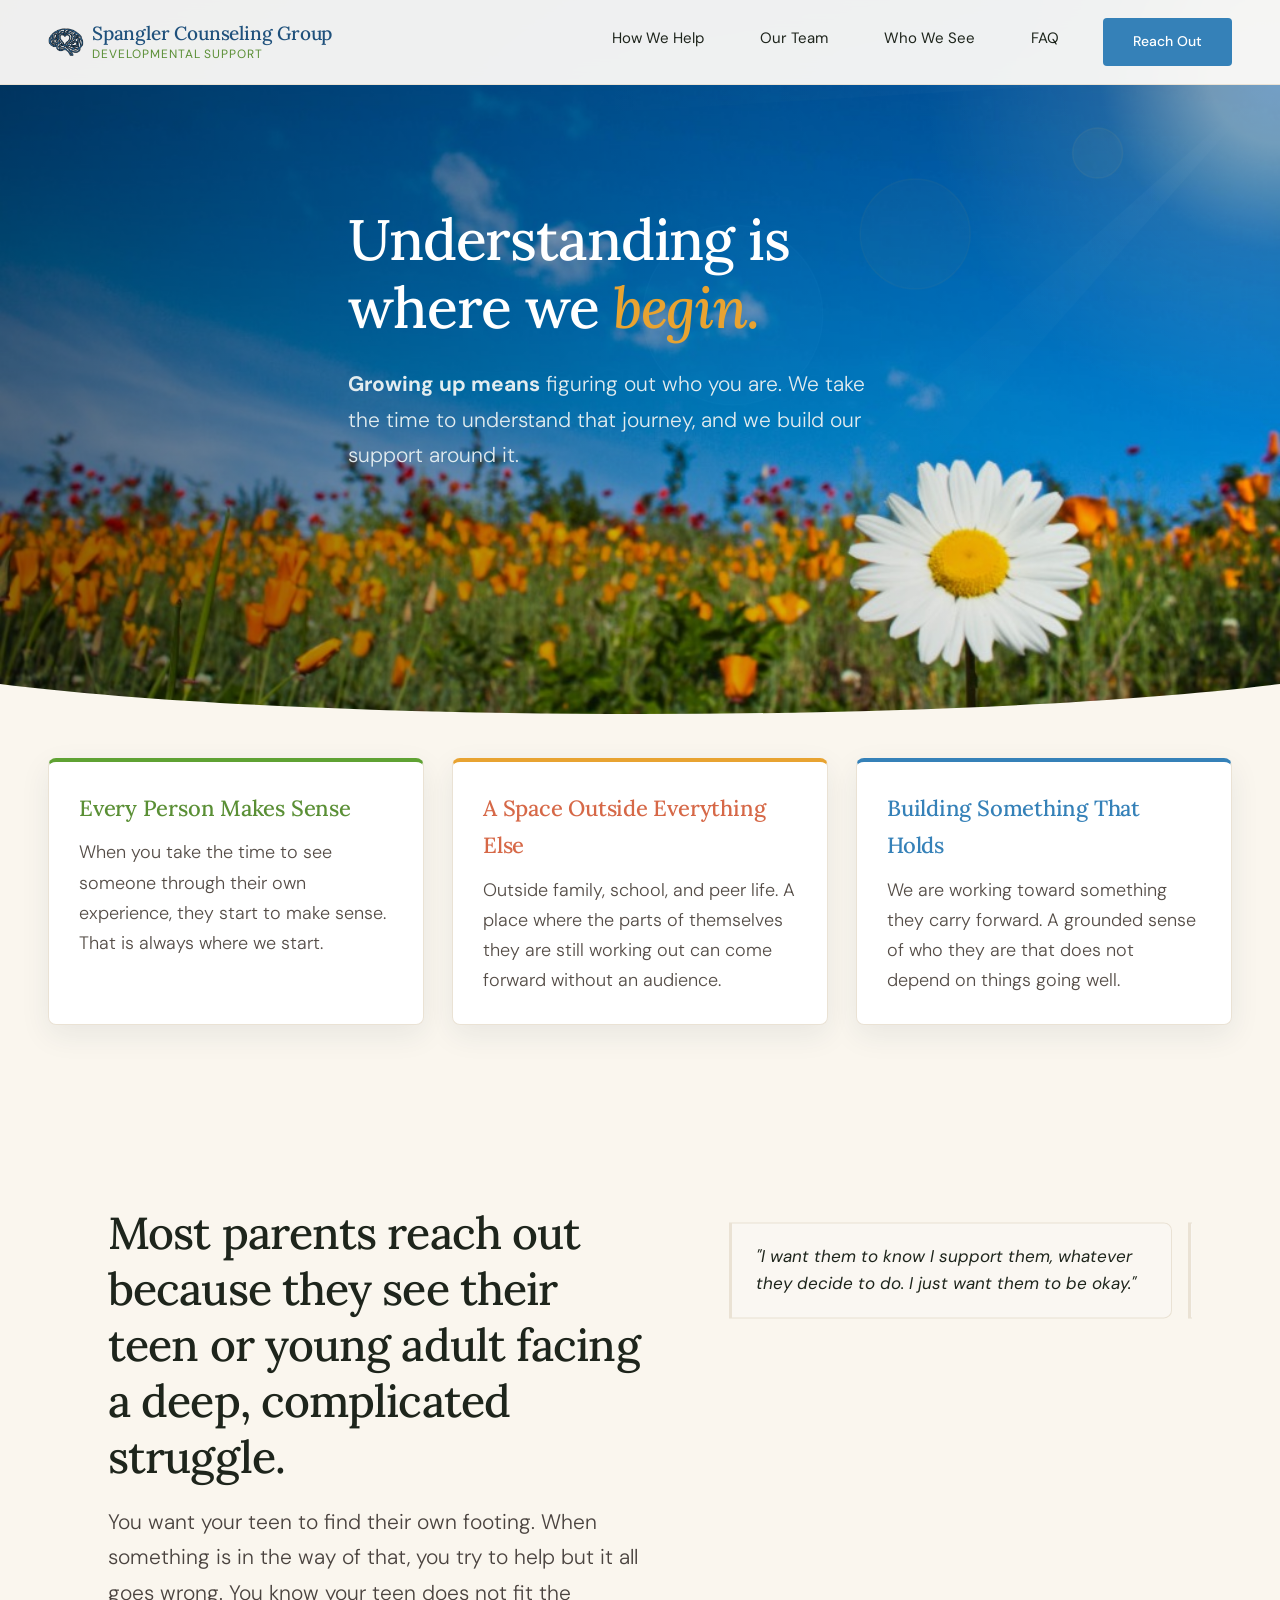
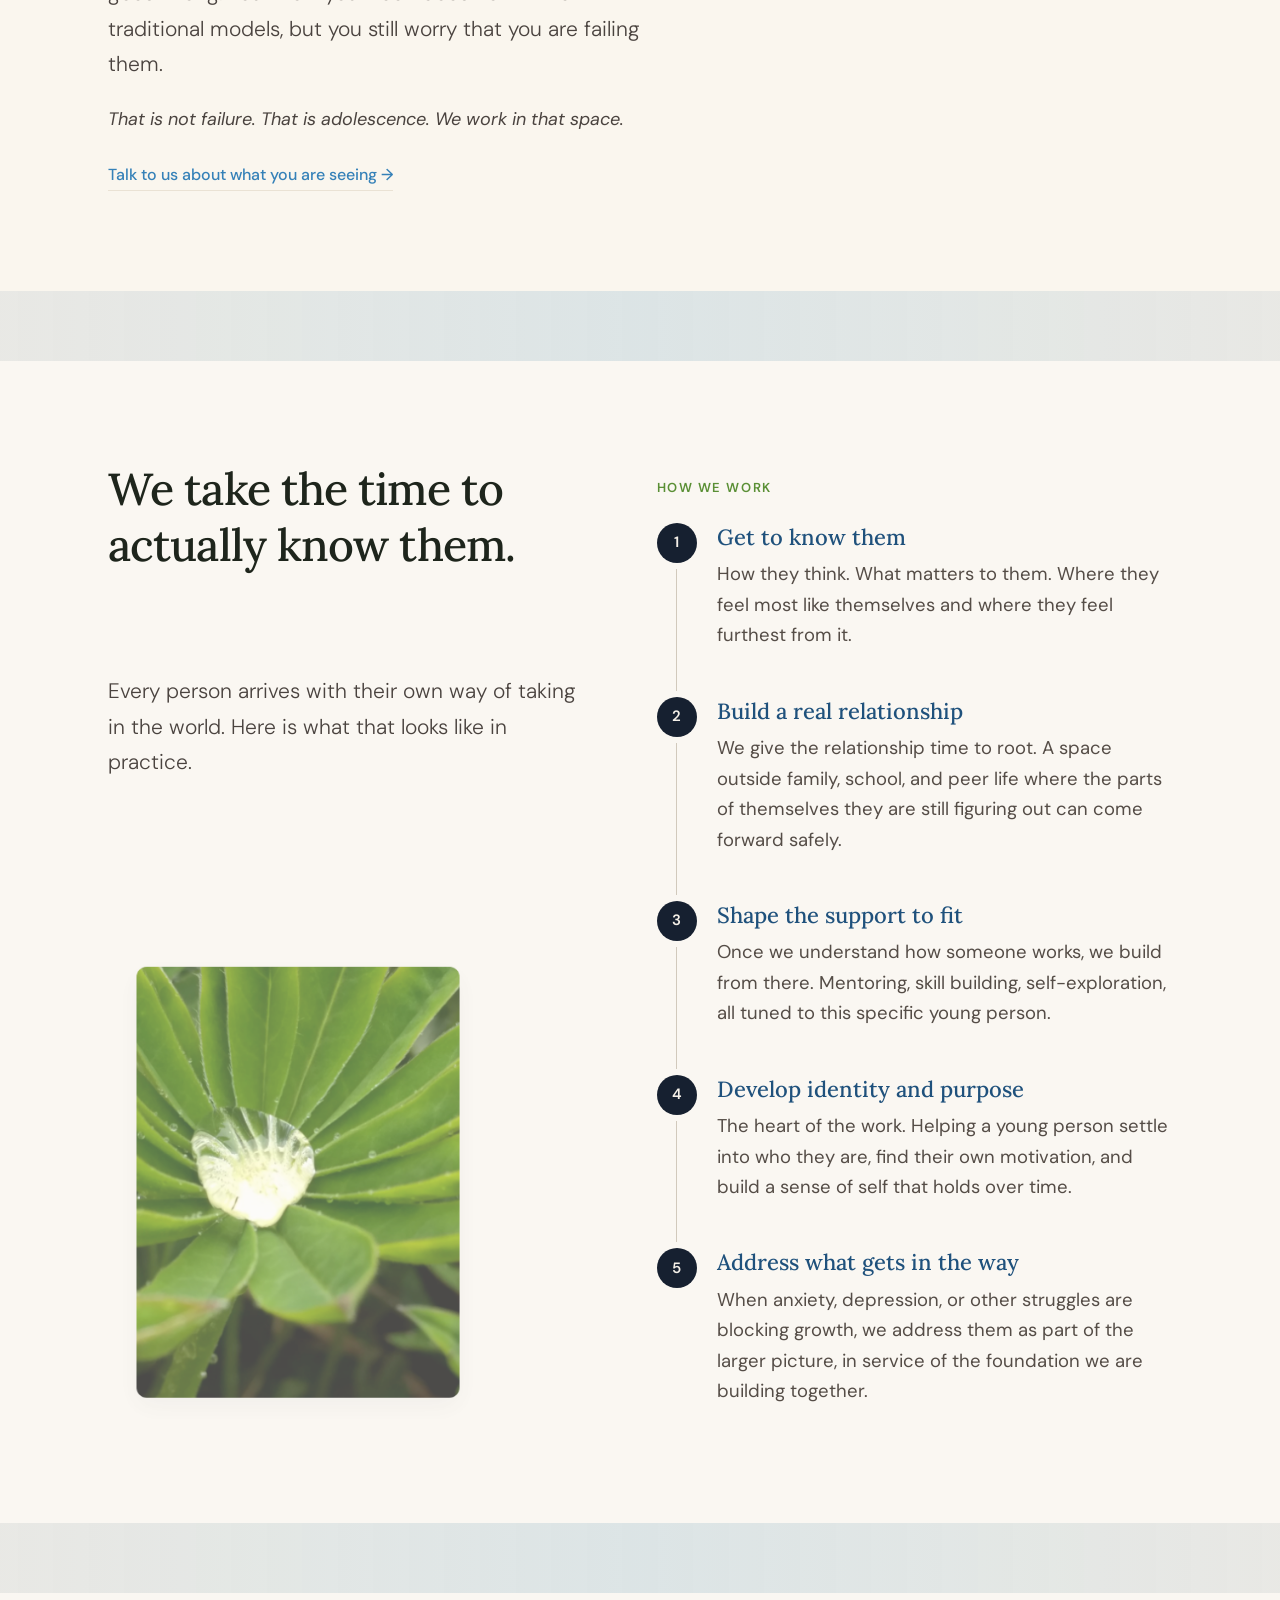
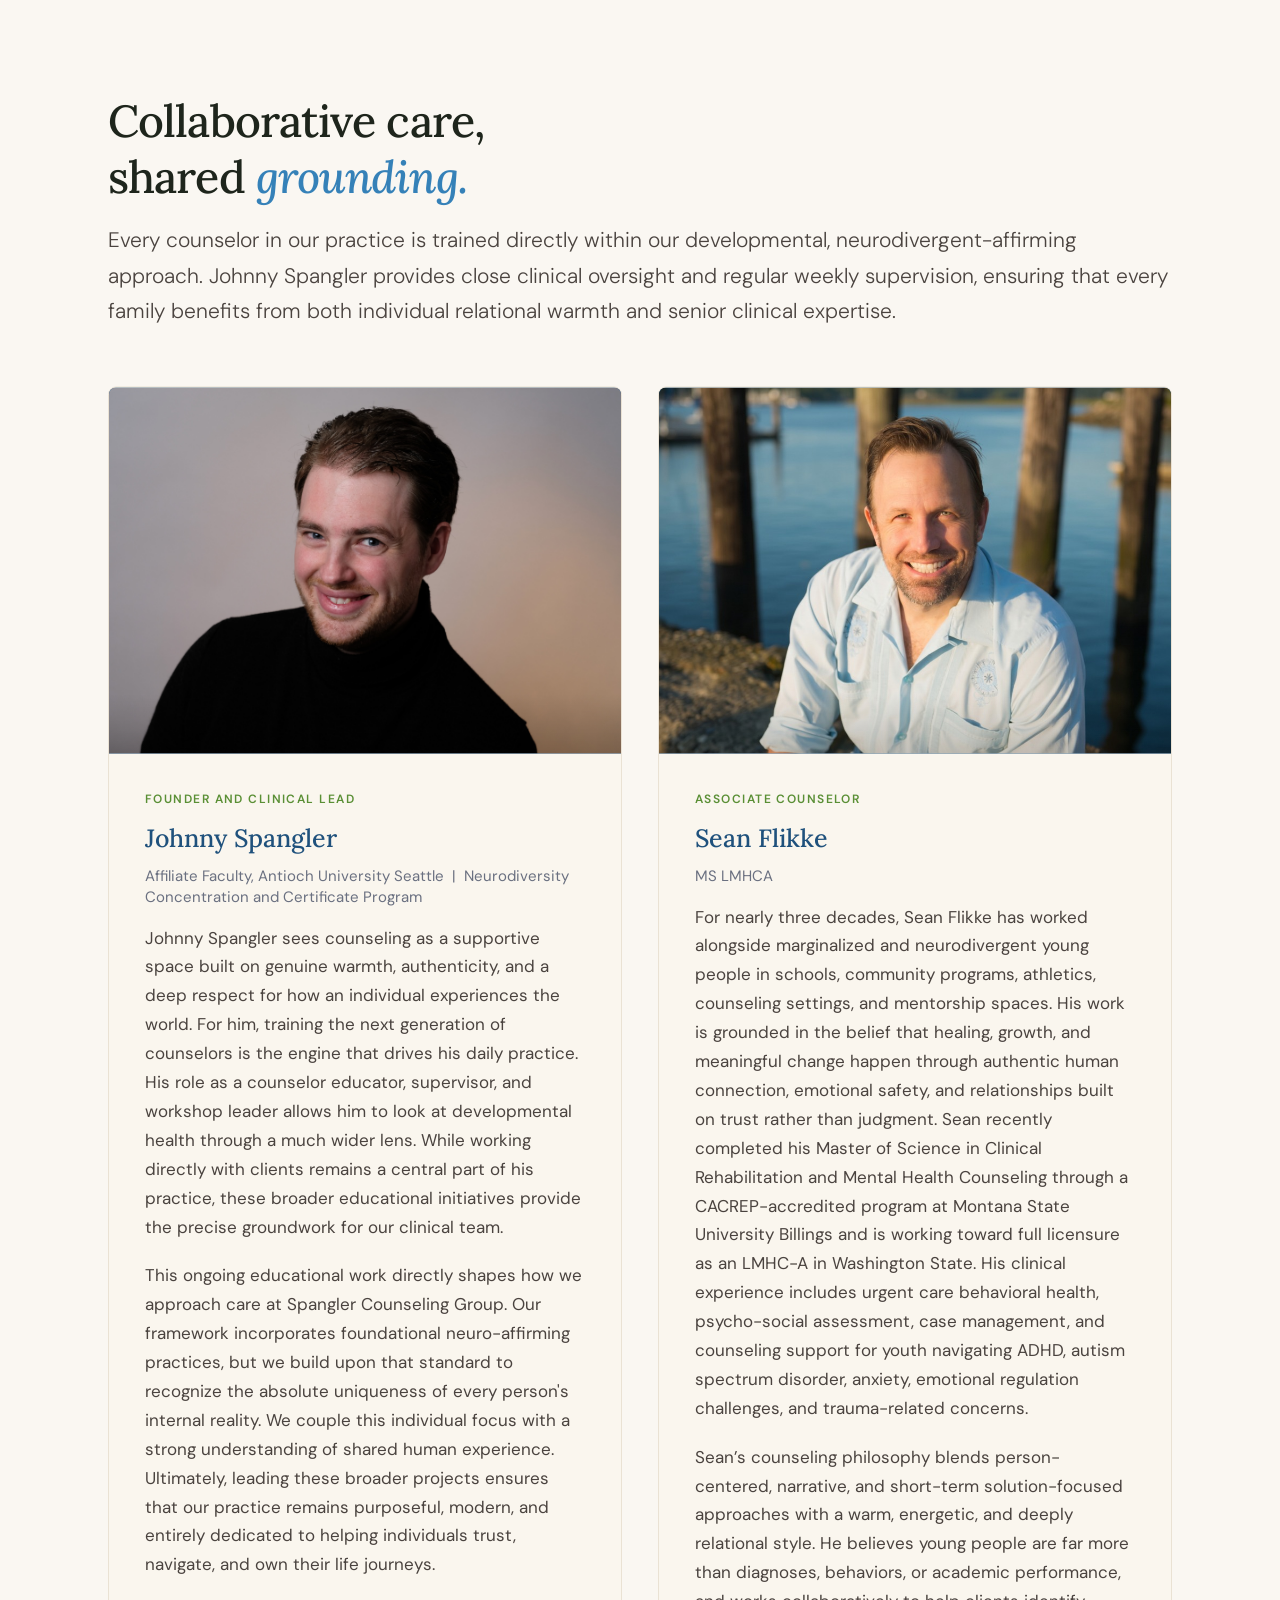
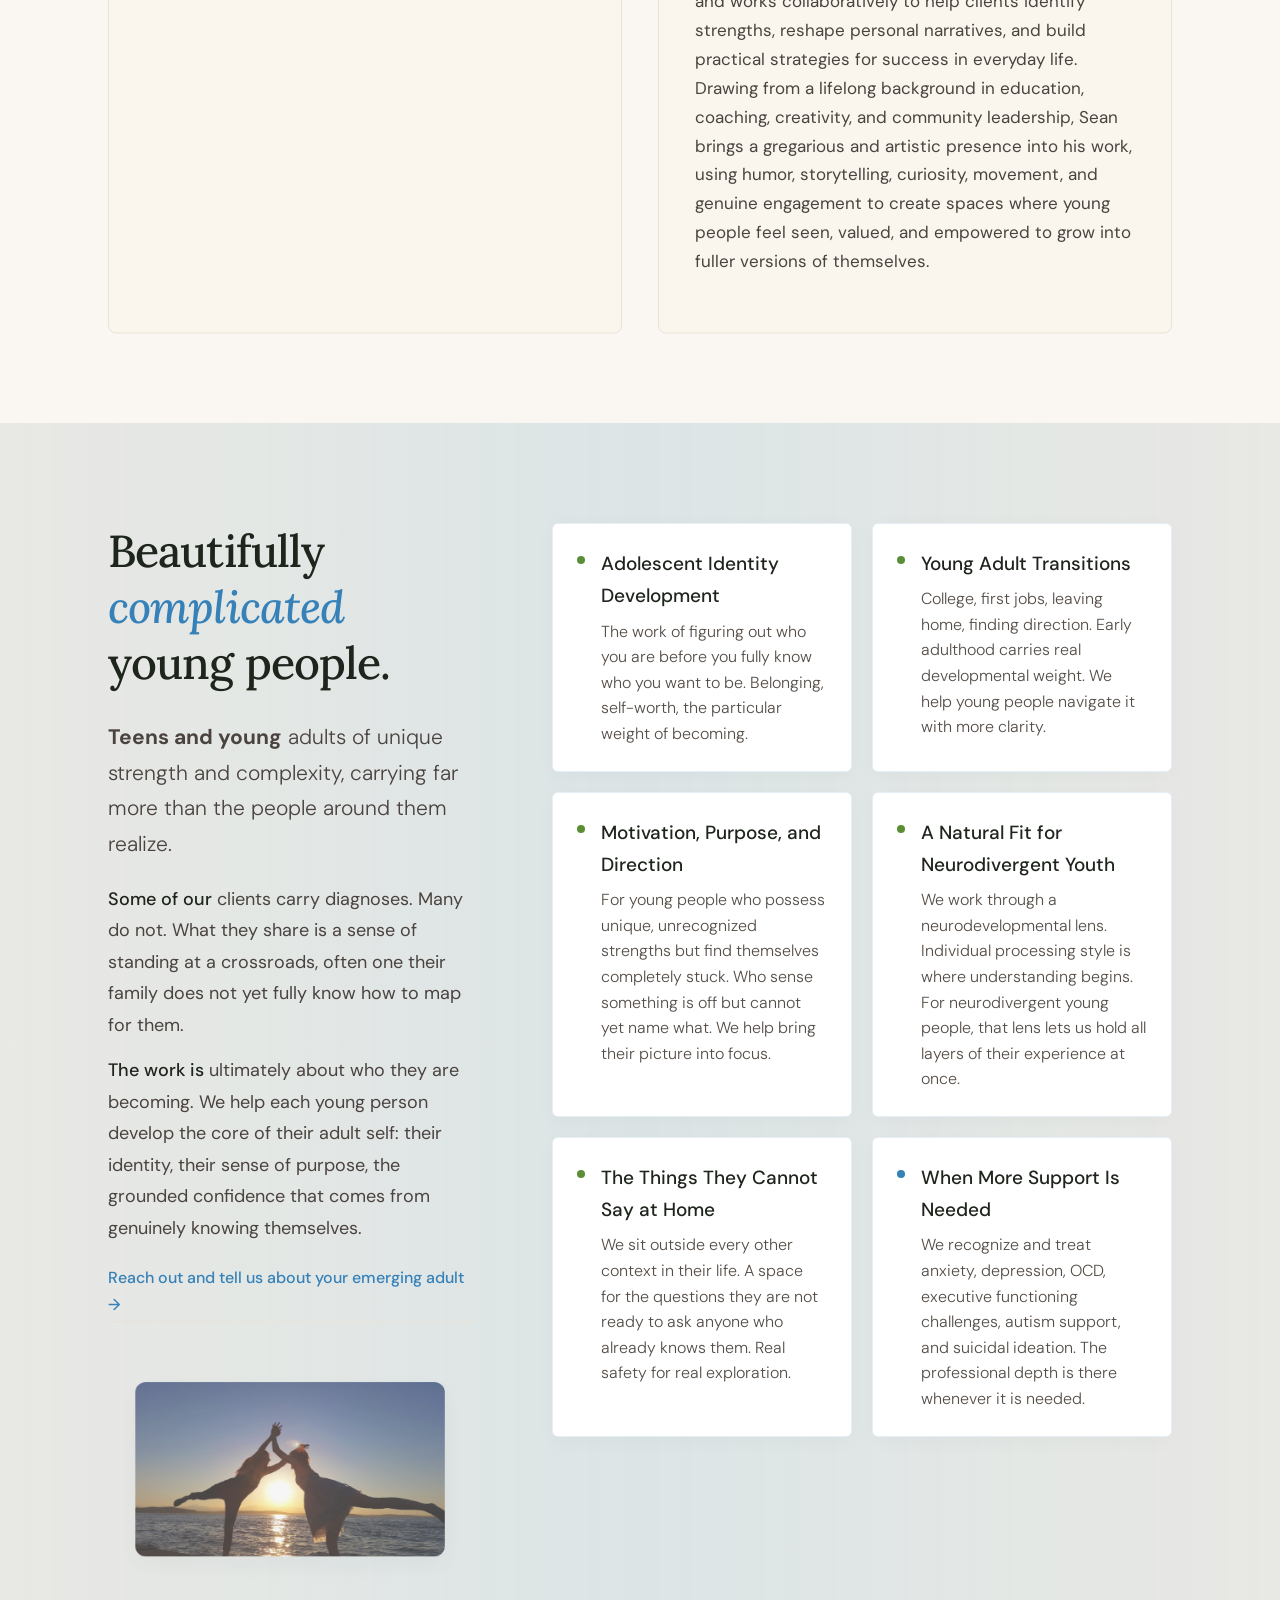
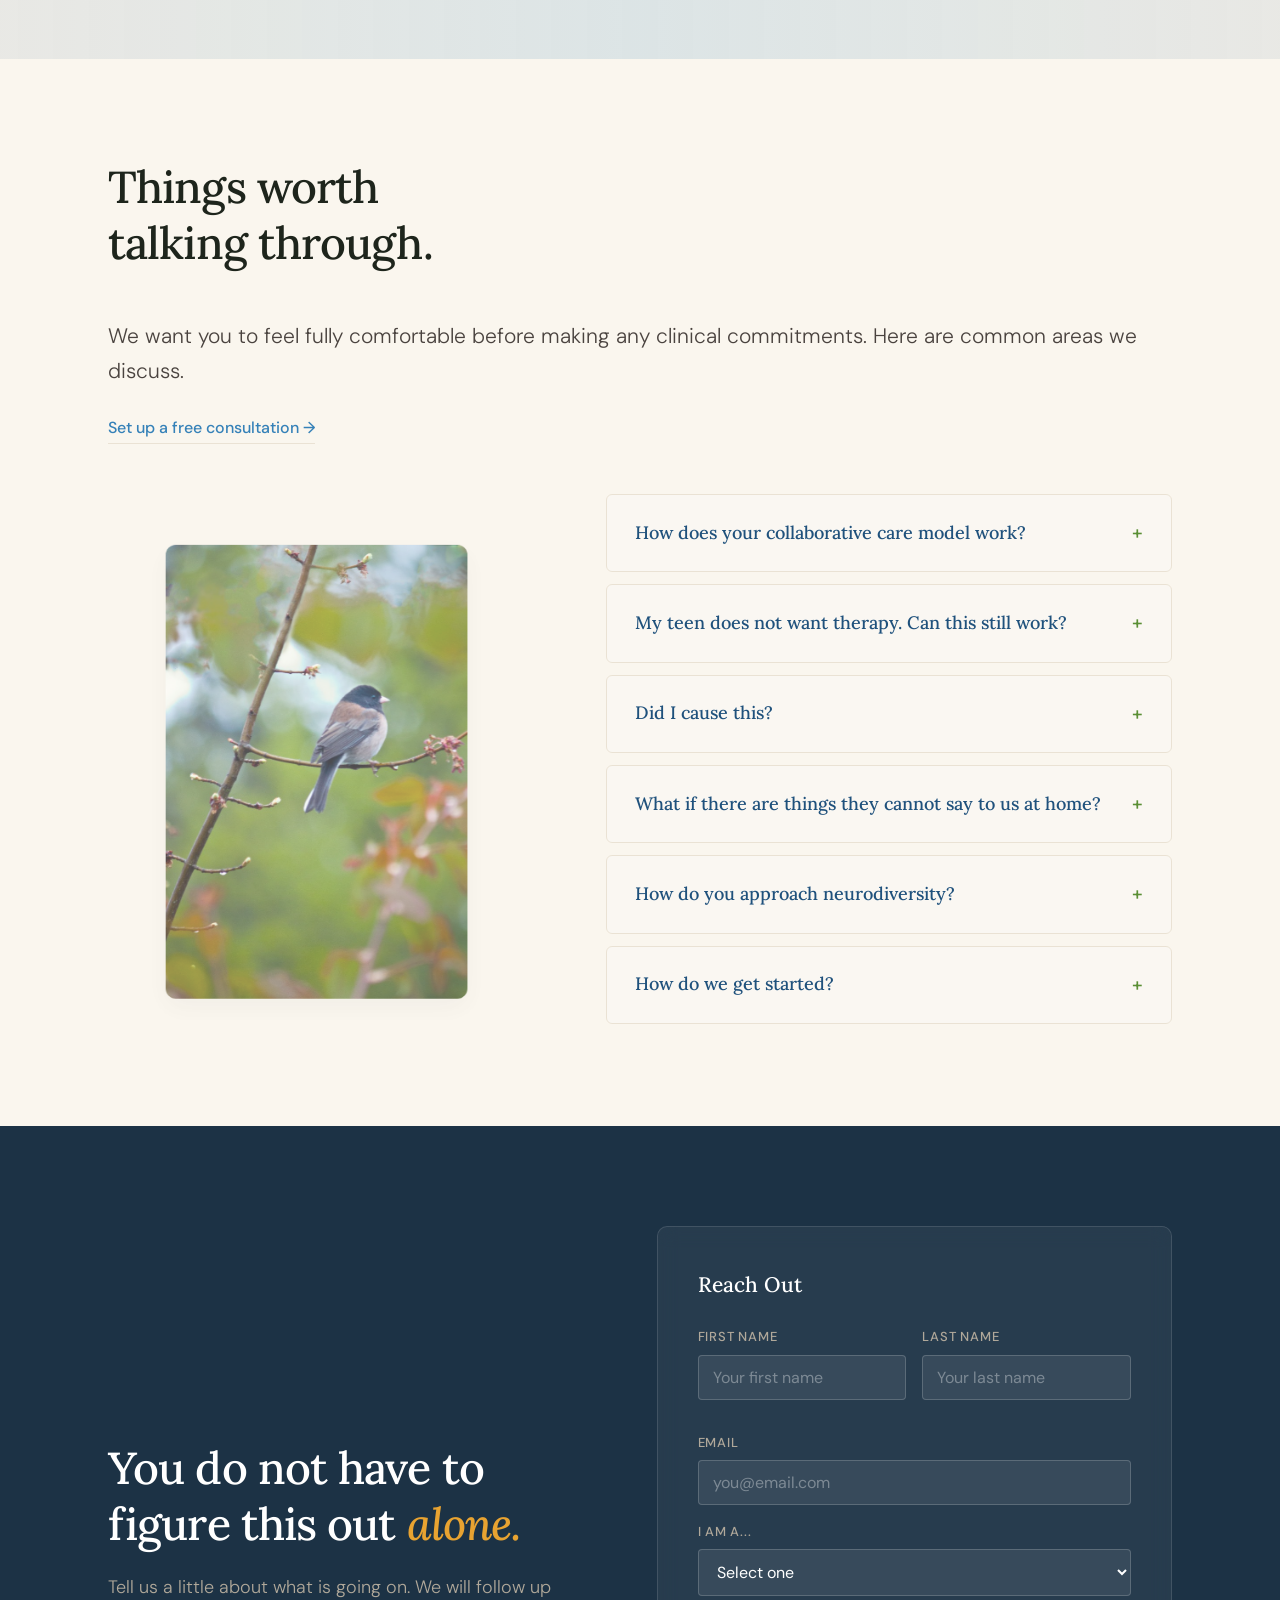
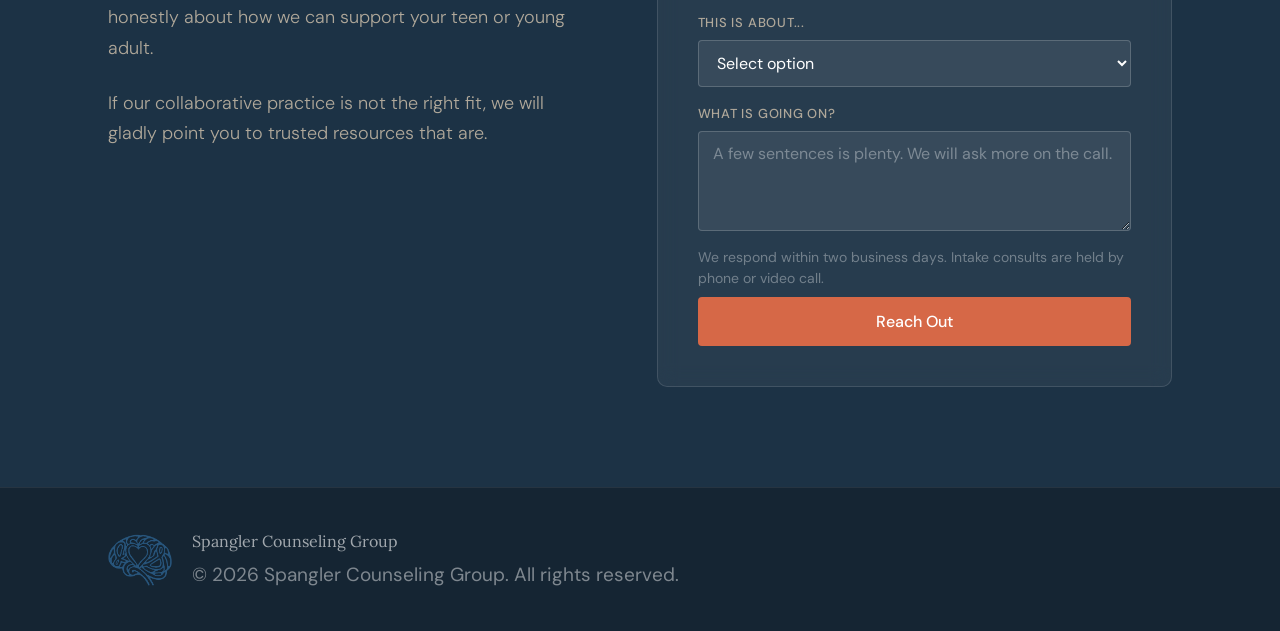
==== commit a53b25c2: "Migrate mobile optimization enhancements to production" ====
--- a/index.html
+++ b/index.html
@@ -9,6 +9,9 @@
 <link rel="stylesheet" href="style.css">
 </head>
 <body>
+
+<!-- Scroll Progress Bar -->
+<div id="scroll-progress" class="scroll-progress-bar mobile-only"></div>
 
 <!-- ─── NAV ─── -->
 <nav class="nav-visible">
@@ -87,6 +90,15 @@
         <div class="recog-card"><p>"I keep wondering if I should have seen this sooner."</p></div>
         <div class="recog-card"><p>"Every option in front of us feels like the wrong one."</p></div>
       </div>
+
+      <!-- Quotes Carousel Dots (Mobile-only) -->
+      <div class="carousel-dots mobile-only" id="quote-carousel-dots">
+        <span class="dot active" data-index="0"></span>
+        <span class="dot" data-index="1"></span>
+        <span class="dot" data-index="2"></span>
+        <span class="dot" data-index="3"></span>
+        <span class="dot" data-index="4"></span>
+      </div>
     </div>
   </div>
 </section>
@@ -169,30 +181,36 @@
       <!-- Lead Clinician: Johnny -->
       <div class="team-card sr">
         <div class="team-photo">
-          <img src="profile_johnny_spangler.JPG" alt="Johnny Spangler, MA, LMHC - Founder and Clinical Lead" style="object-position: center 15%;">
+          <img src="profile_johnny_spangler.JPG" alt="Johnny Spangler, MA, LMHC - Founder and Clinical Lead" style="object-position: center 15%;" loading="lazy">
           <div class="team-photo-gradient"></div>
         </div>
         <div class="team-info">
           <div class="team-role">Founder and Clinical Lead</div>
           <h3 class="team-name">Johnny Spangler</h3>
           <div class="team-cred">Affiliate Faculty, Antioch University Seattle &nbsp;|&nbsp; Neurodiversity Concentration and Certificate Program</div>
-          <p class="team-bio">Johnny Spangler sees counseling as a supportive space built on genuine warmth, authenticity, and a deep respect for how an individual experiences the world. For him, training the next generation of counselors is the engine that drives his daily practice. His role as a counselor educator, supervisor, and workshop leader allows him to look at developmental health through a much wider lens. While working directly with clients remains a central part of his practice, these broader educational initiatives provide the precise groundwork for our clinical team.</p>
-          <p class="team-bio">This ongoing educational work directly shapes how we approach care at Spangler Counseling Group. Our framework incorporates foundational neuro-affirming practices, but we build upon that standard to recognize the absolute uniqueness of every person's internal reality. We couple this individual focus with a strong understanding of shared human experience. Ultimately, leading these broader projects ensures that our practice remains purposeful, modern, and entirely dedicated to helping individuals trust, navigate, and own their life journeys.</p>
+          <div class="bio-expand-wrap">
+            <p class="team-bio">Johnny Spangler sees counseling as a supportive space built on genuine warmth, authenticity, and a deep respect for how an individual experiences the world. For him, training the next generation of counselors is the engine that drives his daily practice. His role as a counselor educator, supervisor, and workshop leader allows him to look at developmental health through a much wider lens. While working directly with clients remains a central part of his practice, these broader educational initiatives provide the precise groundwork for our clinical team.</p>
+            <p class="team-bio">This ongoing educational work directly shapes how we approach care at Spangler Counseling Group. Our framework incorporates foundational neuro-affirming practices, but we build upon that standard to recognize the absolute uniqueness of every person's internal reality. We couple this individual focus with a strong understanding of shared human experience. Ultimately, leading these broader projects ensures that our practice remains purposeful, modern, and entirely dedicated to helping individuals trust, navigate, and own their life journeys.</p>
+          </div>
+          <button class="btn-bio-toggle mobile-only">Read Bio &darr;</button>
         </div>
       </div>
 
       <!-- Associate Clinician: Sean -->
       <div class="team-card sr">
         <div class="team-photo">
-          <img src="profile_sean_flikke_wide.jpg" alt="Sean Flikke, MS, LMHC-A - Associate Counselor" style="object-position: center 20%;">
+          <img src="profile_sean_flikke_wide.jpg" alt="Sean Flikke, MS, LMHC-A - Associate Counselor" style="object-position: center 20%;" loading="lazy">
           <div class="team-photo-gradient"></div>
         </div>
         <div class="team-info">
           <div class="team-role">Associate Counselor</div>
           <h3 class="team-name">Sean Flikke</h3>
           <div class="team-cred">MS LMHCA</div>
-          <p class="team-bio">For nearly three decades, Sean Flikke has worked alongside marginalized and neurodivergent young people in schools, community programs, athletics, counseling settings, and mentorship spaces. His work is grounded in the belief that healing, growth, and meaningful change happen through authentic human connection, emotional safety, and relationships built on trust rather than judgment. Sean recently completed his Master of Science in Clinical Rehabilitation and Mental Health Counseling through a CACREP-accredited program at Montana State University Billings and is working toward full licensure as an LMHC-A in Washington State. His clinical experience includes urgent care behavioral health, psycho-social assessment, case management, and counseling support for youth navigating ADHD, autism spectrum disorder, anxiety, emotional regulation challenges, and trauma-related concerns.</p>
-          <p class="team-bio">Sean’s counseling philosophy blends person-centered, narrative, and short-term solution-focused approaches with a warm, energetic, and deeply relational style. He believes young people are far more than diagnoses, behaviors, or academic performance, and works collaboratively to help clients identify strengths, reshape personal narratives, and build practical strategies for success in everyday life. Drawing from a lifelong background in education, coaching, creativity, and community leadership, Sean brings a gregarious and artistic presence into his work, using humor, storytelling, curiosity, movement, and genuine engagement to create spaces where young people feel seen, valued, and empowered to grow into fuller versions of themselves.</p>
+          <div class="bio-expand-wrap">
+            <p class="team-bio">For nearly three decades, Sean Flikke has worked alongside marginalized and neurodivergent young people in schools, community programs, athletics, counseling settings, and mentorship spaces. His work is grounded in the belief that healing, growth, and meaningful change happen through authentic human connection, emotional safety, and relationships built on trust rather than judgment. Sean recently completed his Master of Science in Clinical Rehabilitation and Mental Health Counseling through a CACREP-accredited program at Montana State University Billings and is working toward full licensure as an LMHC-A in Washington State. His clinical experience includes urgent care behavioral health, psycho-social assessment, case management, and counseling support for youth navigating ADHD, autism spectrum disorder, anxiety, emotional regulation challenges, and trauma-related concerns.</p>
+            <p class="team-bio">Sean’s counseling philosophy blends person-centered, narrative, and short-term solution-focused approaches with a warm, energetic, and deeply relational style. He believes young people are far more than diagnoses, behaviors, or academic performance, and works collaboratively to help clients identify strengths, reshape personal narratives, and build practical strategies for success in everyday life. Drawing from a lifelong background in education, coaching, creativity, and community leadership, Sean brings a gregarious and artistic presence into his work, using humor, storytelling, curiosity, movement, and genuine engagement to create spaces where young people feel seen, valued, and empowered to grow into fuller versions of themselves.</p>
+          </div>
+          <button class="btn-bio-toggle mobile-only">Read Bio &darr;</button>
         </div>
       </div>
     </div>
@@ -414,17 +432,39 @@
       </div>
     </div>
   </div>
-</footer>
+<!-- Mobile Bottom Navigation Bar -->
+<div class="bottom-nav mobile-only">
+  <a href="#top" class="bottom-nav-item active" data-section="top">
+    <span class="bottom-nav-icon">⌂</span>
+    <span class="bottom-nav-label">Home</span>
+  </a>
+  <a href="#work" class="bottom-nav-item" data-section="work">
+    <span class="bottom-nav-icon">☼</span>
+    <span class="bottom-nav-label">Approach</span>
+  </a>
+  <a href="#team" class="bottom-nav-item" data-section="team">
+    <span class="bottom-nav-icon">☺</span>
+    <span class="bottom-nav-label">Team</span>
+  </a>
+  <a href="#who" class="bottom-nav-item" data-section="who">
+    <span class="bottom-nav-icon">✦</span>
+    <span class="bottom-nav-label">Specialties</span>
+  </a>
+  <a href="#contact" class="bottom-nav-item" data-section="contact">
+    <span class="bottom-nav-icon">✉</span>
+    <span class="bottom-nav-label">Contact</span>
+  </a>
+</div>
 
 <script>
 {
   const baseConfig = {
-    xShift: 0.99,
+    xShift: 1.0,
     yShift: 0.1,
-    brightness: 2.5,
+    brightness: 6.0,
     showHalo: false,
-    rayOpacity: 0.2,
-    circleOpacity: 0.4
+    rayOpacity: 0.4,
+    circleOpacity: 0.5
   };
 
   window.flareConfig = new Proxy(baseConfig, {
@@ -463,14 +503,14 @@
         });
       }
     } else {
-      if (window.flareConfig.xShift !== 0.99 || window.flareConfig.circleOpacity !== 0.9) {
+      if (window.flareConfig.xShift !== 1.0 || window.flareConfig.circleOpacity !== 0.5) {
         Object.assign(window.flareConfig, {
-          brightness: 2.5,
-          rayOpacity: 0.2,
+          brightness: 6.0,
+          rayOpacity: 0.4,
           showHalo: false,
-          xShift: 0.99,
+          xShift: 1.0,
           yShift: 0.1,
-          circleOpacity: 0.9
+          circleOpacity: 0.5
         });
       }
     }
@@ -485,7 +525,81 @@
     scrollY = window.scrollY;
     draw();
   }, { passive: true });
-  
+
+  const ripples = [];
+  let rippleAnimFrameId = null;
+
+  function addRipple(clientX, clientY) {
+    const rect = canvas.getBoundingClientRect();
+    const x = clientX - rect.left;
+    const y = clientY - rect.top;
+    
+    if (x >= 0 && x <= rect.width && y >= 0 && y <= rect.height) {
+      ripples.push({
+        x: x * (canvas.width / rect.width),
+        y: y * (canvas.height / rect.height),
+        radius: 0,
+        maxRadius: Math.min(canvas.width, canvas.height) * 0.25,
+        opacity: 0.3,
+        speed: 2.5
+      });
+
+      if (!rippleAnimFrameId) {
+        tickRipples();
+      }
+    }
+  }
+
+  function tickRipples() {
+    if (ripples.length === 0) {
+      rippleAnimFrameId = null;
+      return;
+    }
+
+    for (let i = ripples.length - 1; i >= 0; i--) {
+      const r = ripples[i];
+      r.radius += r.speed;
+      r.opacity = 0.3 * (1 - r.radius / r.maxRadius);
+      if (r.radius >= r.maxRadius) {
+        ripples.splice(i, 1);
+      }
+    }
+
+    draw();
+
+    rippleAnimFrameId = requestAnimationFrame(tickRipples);
+  }
+
+  // Bind touch and mouse events to the parent hero section #top
+  const heroSection = document.getElementById('top');
+  if (heroSection) {
+    heroSection.addEventListener('touchstart', (e) => {
+      if (e.touches.length > 0) {
+        const touch = e.touches[0];
+        addRipple(touch.clientX, touch.clientY);
+      }
+    }, { passive: true });
+
+    heroSection.addEventListener('touchmove', (e) => {
+      if (e.touches.length > 0) {
+        const touch = e.touches[0];
+        if (Math.random() < 0.15) {
+          addRipple(touch.clientX, touch.clientY);
+        }
+      }
+    }, { passive: true });
+
+    heroSection.addEventListener('mousedown', (e) => {
+      addRipple(e.clientX, e.clientY);
+    });
+
+    heroSection.addEventListener('mousemove', (e) => {
+      if (Math.random() < 0.05) {
+        addRipple(e.clientX, e.clientY);
+      }
+    });
+  }
+
   function draw() {
     const w = canvas.width;
     const h = canvas.height;
@@ -584,6 +698,24 @@
       ctx.fill();
     }
     ctx.restore();
+
+    // 5. Draw Active Ripples
+    ripples.forEach(ripple => {
+      ctx.beginPath();
+      ctx.arc(ripple.x, ripple.y, ripple.radius, 0, Math.PI * 2);
+      ctx.strokeStyle = `rgba(255, 255, 255, ${ripple.opacity})`;
+      ctx.lineWidth = 2.0;
+      ctx.stroke();
+      
+      const rippleGlow = ctx.createRadialGradient(ripple.x, ripple.y, 0, ripple.x, ripple.y, ripple.radius);
+      rippleGlow.addColorStop(0, 'rgba(255, 255, 255, 0)');
+      rippleGlow.addColorStop(0.8, `rgba(255, 255, 255, ${ripple.opacity * 0.15})`);
+      rippleGlow.addColorStop(1, `rgba(255, 255, 255, ${ripple.opacity * 0.3})`);
+      ctx.fillStyle = rippleGlow;
+      ctx.beginPath();
+      ctx.arc(ripple.x, ripple.y, ripple.radius, 0, Math.PI * 2);
+      ctx.fill();
+    });
   }
   
   resize();
@@ -688,14 +820,7 @@
         bottomFadeFactor = (bottomFadeStart - rect.top) / (bottomFadeStart - bottomFadeEnd);
       }
 
-      let topFadeFactor = 1;
-      if (rect.top <= topFadeEnd) {
-        topFadeFactor = 0;
-      } else if (rect.top < topFadeStart) {
-        topFadeFactor = (rect.top - topFadeEnd) / (topFadeStart - topFadeEnd);
-      }
-
-      let opacity = Math.min(bottomFadeFactor, topFadeFactor);
+      let opacity = bottomFadeFactor;
       opacity = Math.max(0, Math.min(1, opacity));
 
       const scale = 0.95 + 0.05 * opacity;
@@ -791,11 +916,198 @@
   });
 }
 
+// Responsive image scroll scale reveal
+function initImageScrollScale() {
+  const images = document.querySelectorAll('.work-image-container, .who-image-container, .faq-image-container');
+  if (!images.length) return;
+
+  function updateImageScales() {
+    const H = window.innerHeight;
+
+    images.forEach(container => {
+      const rect = container.getBoundingClientRect();
+
+      // If the image is completely below the viewport, keep it small, translated down, and translucent
+      if (rect.top >= H) {
+        container.style.transform = 'scale(0.85) translateY(15px)';
+        container.style.opacity = '0.7';
+        return;
+      }
+
+      // If the image is completely above the viewport, keep it full scale
+      if (rect.bottom <= 0) {
+        container.style.transform = 'scale(1) translateY(0px)';
+        container.style.opacity = '1';
+        return;
+      }
+
+      // Calculate entry progress from the bottom (grows as it moves up from H)
+      // Hits full size by the time it is 75% height up the screen (fully on screen)
+      const startPos = H;
+      const endPos = H * 0.75;
+
+      let progress = 0;
+      if (rect.top <= endPos) {
+        progress = 1;
+      } else if (rect.top < startPos) {
+        progress = (startPos - rect.top) / (startPos - endPos);
+      }
+
+      const scale = 0.85 + 0.15 * progress;
+      const opacity = 0.7 + 0.3 * progress;
+      const translateY = 15 * (1 - progress);
+
+      container.style.transform = `scale(${scale}) translateY(${translateY}px)`;
+      container.style.opacity = opacity;
+      container.style.transition = 'transform 0.2s cubic-bezier(0.1, 0.8, 0.3, 1), opacity 0.2s ease-out';
+    });
+  }
+
+  window.addEventListener('scroll', updateImageScales, { passive: true });
+  window.addEventListener('resize', updateImageScales);
+  updateImageScales();
+}
+
+// Mobile Clinician Expandable Bios
+function initExpandableBios() {
+  const cards = document.querySelectorAll('.team-card');
+  if (!cards.length) return;
+
+  cards.forEach(card => {
+    const toggleBtn = card.querySelector('.btn-bio-toggle');
+    if (!toggleBtn) return;
+
+    toggleBtn.addEventListener('click', () => {
+      const isExpanded = card.classList.toggle('expanded');
+      
+      if (isExpanded) {
+        toggleBtn.textContent = 'Hide Bio \u2191';
+      } else {
+        toggleBtn.textContent = 'Read Bio \u2193';
+        card.scrollIntoView({ behavior: 'smooth', block: 'nearest' });
+      }
+    });
+  });
+}
+
+// Mobile Bottom Navigation Bar Highlight & Scroll
+function initBottomNav() {
+  const bottomNav = document.querySelector('.bottom-nav');
+  if (!bottomNav) return;
+
+  const navItems = bottomNav.querySelectorAll('.bottom-nav-item');
+  const sections = document.querySelectorAll('section[id], div[id="top"]');
+
+  // Handle manual clicks
+  navItems.forEach(item => {
+    item.addEventListener('click', (e) => {
+      e.preventDefault();
+      const targetId = item.getAttribute('href');
+      const targetElement = document.querySelector(targetId);
+      if (targetElement) {
+        targetElement.scrollIntoView({ behavior: 'smooth' });
+      }
+
+      navItems.forEach(i => i.classList.remove('active'));
+      item.classList.add('active');
+    });
+  });
+
+  // Track active section on scroll using Intersection Observer
+  const observerOptions = {
+    root: null,
+    rootMargin: '-50% 0px -50% 0px',
+    threshold: 0
+  };
+
+  const observer = new IntersectionObserver((entries) => {
+    entries.forEach(entry => {
+      if (entry.isIntersecting) {
+        const id = entry.target.getAttribute('id');
+        const activeNav = bottomNav.querySelector(`.bottom-nav-item[href="#${id}"]`);
+        if (activeNav) {
+          navItems.forEach(i => i.classList.remove('active'));
+          activeNav.classList.add('active');
+        }
+      }
+    });
+  }, observerOptions);
+
+  sections.forEach(sec => {
+    if (sec.id) observer.observe(sec);
+  });
+}
+
+// Viewport Scroll Progress Bar
+function initScrollProgress() {
+  const progress = document.getElementById('scroll-progress');
+  if (!progress) return;
+
+  function update() {
+    const docH = document.documentElement.scrollHeight - window.innerHeight;
+    if (docH <= 0) {
+      progress.style.width = '0%';
+      return;
+    }
+    const scrolled = (window.scrollY / docH) * 100;
+    progress.style.width = `${scrolled}%`;
+  }
+
+  window.addEventListener('scroll', update, { passive: true });
+  window.addEventListener('resize', update);
+}
+
+// Quote Carousel Dots
+function initQuoteCarouselDots() {
+  const carousel = document.querySelector('.recog-cards');
+  const dotsContainer = document.getElementById('quote-carousel-dots');
+  if (!carousel || !dotsContainer) return;
+
+  const dots = dotsContainer.querySelectorAll('.dot');
+  const cards = carousel.querySelectorAll('.recog-card');
+  if (!dots.length || !cards.length) return;
+
+  function updateActiveDot() {
+    const scrollLeft = carousel.scrollLeft;
+    const width = carousel.offsetWidth;
+    const activeIndex = Math.round(scrollLeft / width);
+    
+    dots.forEach((dot, index) => {
+      if (index === activeIndex) {
+        dot.classList.add('active');
+      } else {
+        dot.classList.remove('active');
+      }
+    });
+  }
+
+  // Handle dot clicks
+  dots.forEach(dot => {
+    dot.addEventListener('click', () => {
+      const targetIndex = parseInt(dot.getAttribute('data-index'), 10);
+      const targetCard = cards[targetIndex];
+      if (targetCard) {
+        carousel.scrollTo({
+          left: targetCard.offsetLeft - carousel.offsetLeft,
+          behavior: 'smooth'
+        });
+      }
+    });
+  });
+
+  carousel.addEventListener('scroll', updateActiveDot, { passive: true });
+}
+
 // Initialize scroll scripts
 initSmartNavbar();
 initScrollCardFades();
 initScrollFloat();
 initStepsReveal();
+initImageScrollScale();
+initExpandableBios();
+initBottomNav();
+initScrollProgress();
+initQuoteCarouselDots();
 </script>
 
 </body>
--- a/style.css
+++ b/style.css
@@ -486,9 +486,24 @@
   flex-direction: column;
   gap: 40px;
 }
-.recog-cards { display: flex; flex-direction: column; gap: 16px; }
+.recog-cards {
+  display: flex;
+  overflow-x: auto;
+  scroll-snap-type: x mandatory;
+  scroll-behavior: smooth;
+  -webkit-overflow-scrolling: touch;
+  gap: 16px;
+  padding: 16px 20px;
+  margin: 0 -20px;
+}
+.recog-cards::-webkit-scrollbar {
+  display: none;
+}
 
 .recog-card {
+  flex: 0 0 100%;
+  scroll-snap-align: center;
+  box-sizing: border-box;
   background: var(--ivory);
   border: 1px solid var(--cream-d);
   border-left: 3px solid var(--blue-p);
@@ -498,6 +513,26 @@
 .recog-card p {
   font-size: 17px; line-height: 1.6;
   color: var(--ink); font-style: italic; margin: 0;
+}
+
+/* Carousel Dot Indicators */
+.carousel-dots {
+  display: flex;
+  justify-content: center;
+  gap: 8px;
+  margin-top: 16px;
+}
+.carousel-dots .dot {
+  width: 8px;
+  height: 8px;
+  background: var(--cream-d);
+  border-radius: 50%;
+  cursor: pointer;
+  transition: all 0.3s ease;
+}
+.carousel-dots .dot.active {
+  background: var(--sage);
+  transform: scale(1.3);
 }
 
 /* ─── HOW WE HELP (OUR APPROACH) ─── */
@@ -513,6 +548,7 @@
   overflow: hidden;
   border-radius: 12px;
   box-shadow: 0 10px 30px rgba(26,53,74,0.06);
+  will-change: transform, opacity;
 }
 .work-image {
   width: 100%;
@@ -730,6 +766,7 @@
   overflow: hidden;
   border-radius: 12px;
   box-shadow: 0 10px 30px rgba(26,53,74,0.06);
+  will-change: transform, opacity;
 }
 .who-image {
   width: 100%;
@@ -839,6 +876,7 @@
     overflow: hidden;
     border-radius: 12px;
     box-shadow: 0 10px 30px rgba(26, 53, 74, 0.06);
+    will-change: transform, opacity;
 }
 .faq-image {
   width: 100%;
@@ -892,6 +930,13 @@
   padding-bottom: 20px;
   border-top: 1px solid rgba(43,90,127,0.06);
   padding-top: 16px;
+}
+
+.bottom-nav {
+  display: none;
+}
+.mobile-only {
+  display: none !important;
 }
 
 /* ─── BOTTOM CTA SECTION ─── */
@@ -1282,3 +1327,170 @@
   .nav-links a { padding: 8px 12px; }
   .nav-cta { padding: 12px 30px !important; }
 }
+
+/* ========================================================================
+   PHONE VIEWPORT SWAP & SWITCHERS (max-width: 767px)
+   ======================================================================== */
+@media (max-width: 767px) {
+  html, body {
+    scroll-snap-type: y proximity;
+    scroll-behavior: smooth;
+  }
+  section {
+    scroll-snap-align: start;
+    scroll-snap-stop: always;
+  }
+  .bio-expand-wrap {
+    position: relative;
+    max-height: 125px;
+    overflow: hidden;
+    transition: max-height 0.4s cubic-bezier(0.16, 1, 0.3, 1);
+  }
+  .bio-expand-wrap::after {
+    content: '';
+    position: absolute;
+    bottom: 0;
+    left: 0;
+    right: 0;
+    height: 50px;
+    background: linear-gradient(to bottom, rgba(249, 246, 240, 0) 0%, var(--cream) 100%);
+    pointer-events: none;
+    transition: opacity 0.3s ease;
+  }
+  .team-card.expanded .bio-expand-wrap {
+    max-height: 800px;
+  }
+  .team-card.expanded .bio-expand-wrap::after {
+    opacity: 0;
+  }
+  .btn-bio-toggle {
+    display: inline-block;
+    background: none;
+    border: none;
+    color: var(--sage);
+    font-family: 'DM Sans', sans-serif;
+    font-size: 13.5px;
+    font-weight: 600;
+    cursor: pointer;
+    padding: 8px 0 0 0;
+    text-decoration: underline;
+    transition: color 0.2s;
+    outline: none;
+  }
+  .btn-bio-toggle:hover {
+    color: var(--sage-m);
+  }
+
+  .bottom-nav {
+    display: flex;
+    position: fixed;
+    bottom: 20px;
+    left: 50%;
+    transform: translateX(-50%);
+    width: calc(100% - 40px);
+    max-width: 480px;
+    height: 60px;
+    background: rgba(253, 251, 247, 0.9);
+    backdrop-filter: blur(12px);
+    -webkit-backdrop-filter: blur(12px);
+    border: 1px solid rgba(224, 219, 209, 0.8);
+    border-radius: 30px;
+    box-shadow: 0 10px 30px rgba(26, 53, 74, 0.08);
+    z-index: 1000;
+    justify-content: space-around;
+    align-items: center;
+    padding: 0 10px;
+    box-sizing: border-box;
+  }
+  .bottom-nav-item {
+    display: flex;
+    flex-direction: column;
+    align-items: center;
+    justify-content: center;
+    color: var(--sage);
+    text-decoration: none !important;
+    font-family: 'DM Sans', sans-serif;
+    font-size: 11px;
+    font-weight: 500;
+    transition: color 0.25s, transform 0.2s;
+    flex: 1;
+    height: 100%;
+    user-select: none;
+  }
+  .bottom-nav-icon {
+    font-size: 19px;
+    line-height: 1.2;
+    margin-bottom: 2px;
+    transition: transform 0.25s cubic-bezier(0.34, 1.56, 0.64, 1);
+  }
+  .bottom-nav-item:active {
+    transform: scale(0.92);
+  }
+  .bottom-nav-item.active {
+    color: var(--blue-d);
+  }
+  .bottom-nav-item.active .bottom-nav-icon {
+    transform: scale(1.15) translateY(-2px);
+  }
+  .scroll-progress-bar {
+    display: block;
+    position: fixed;
+    top: 0;
+    left: 0;
+    height: 3px;
+    background: var(--sage);
+    width: 0%;
+    z-index: 2000;
+    transition: width 0.08s ease-out;
+  }
+
+  /* Step Reveal Staggers */
+  .step:nth-child(1) { transition-delay: 0.05s; }
+  .step:nth-child(2) { transition-delay: 0.12s; }
+  .step:nth-child(3) { transition-delay: 0.19s; }
+  .step:nth-child(4) { transition-delay: 0.26s; }
+  .step:nth-child(5) { transition-delay: 0.33s; }
+
+  /* Touch Haptic Micro-Interactions */
+  .btn-primary:active, 
+  .btn-hero-primary:active, 
+  .btn-hero-ghost:active, 
+  .nav-cta:active, 
+  .quiz-opt-btn:active, 
+  .btn-sticky-cta:active,
+  .btn-bio-toggle:active {
+    transform: scale(0.97) !important;
+    transition: transform 0.08s ease-out;
+  }
+
+  .recog-card:active, 
+  .area-item:active, 
+  .team-card:active,
+  .faq-item:active {
+    transform: scale(0.99) !important;
+    box-shadow: 0 4px 15px rgba(26, 53, 74, 0.04) !important;
+    transition: transform 0.1s ease-out, box-shadow 0.1s ease-out;
+  }
+
+  /* Mobile-only element display overrides */
+  .mobile-only {
+    display: block !important;
+  }
+  .bottom-nav.mobile-only {
+    display: flex !important;
+  }
+  .carousel-dots.mobile-only {
+    display: flex !important;
+  }
+  .btn-bio-toggle.mobile-only {
+    display: inline-block !important;
+  }
+  .sticky-cta-bar.mobile-only {
+    display: flex !important;
+  }
+
+  /* Hide header navigation toggle since bottom nav is active */
+  .nav-toggle {
+    display: none !important;
+  }
+}
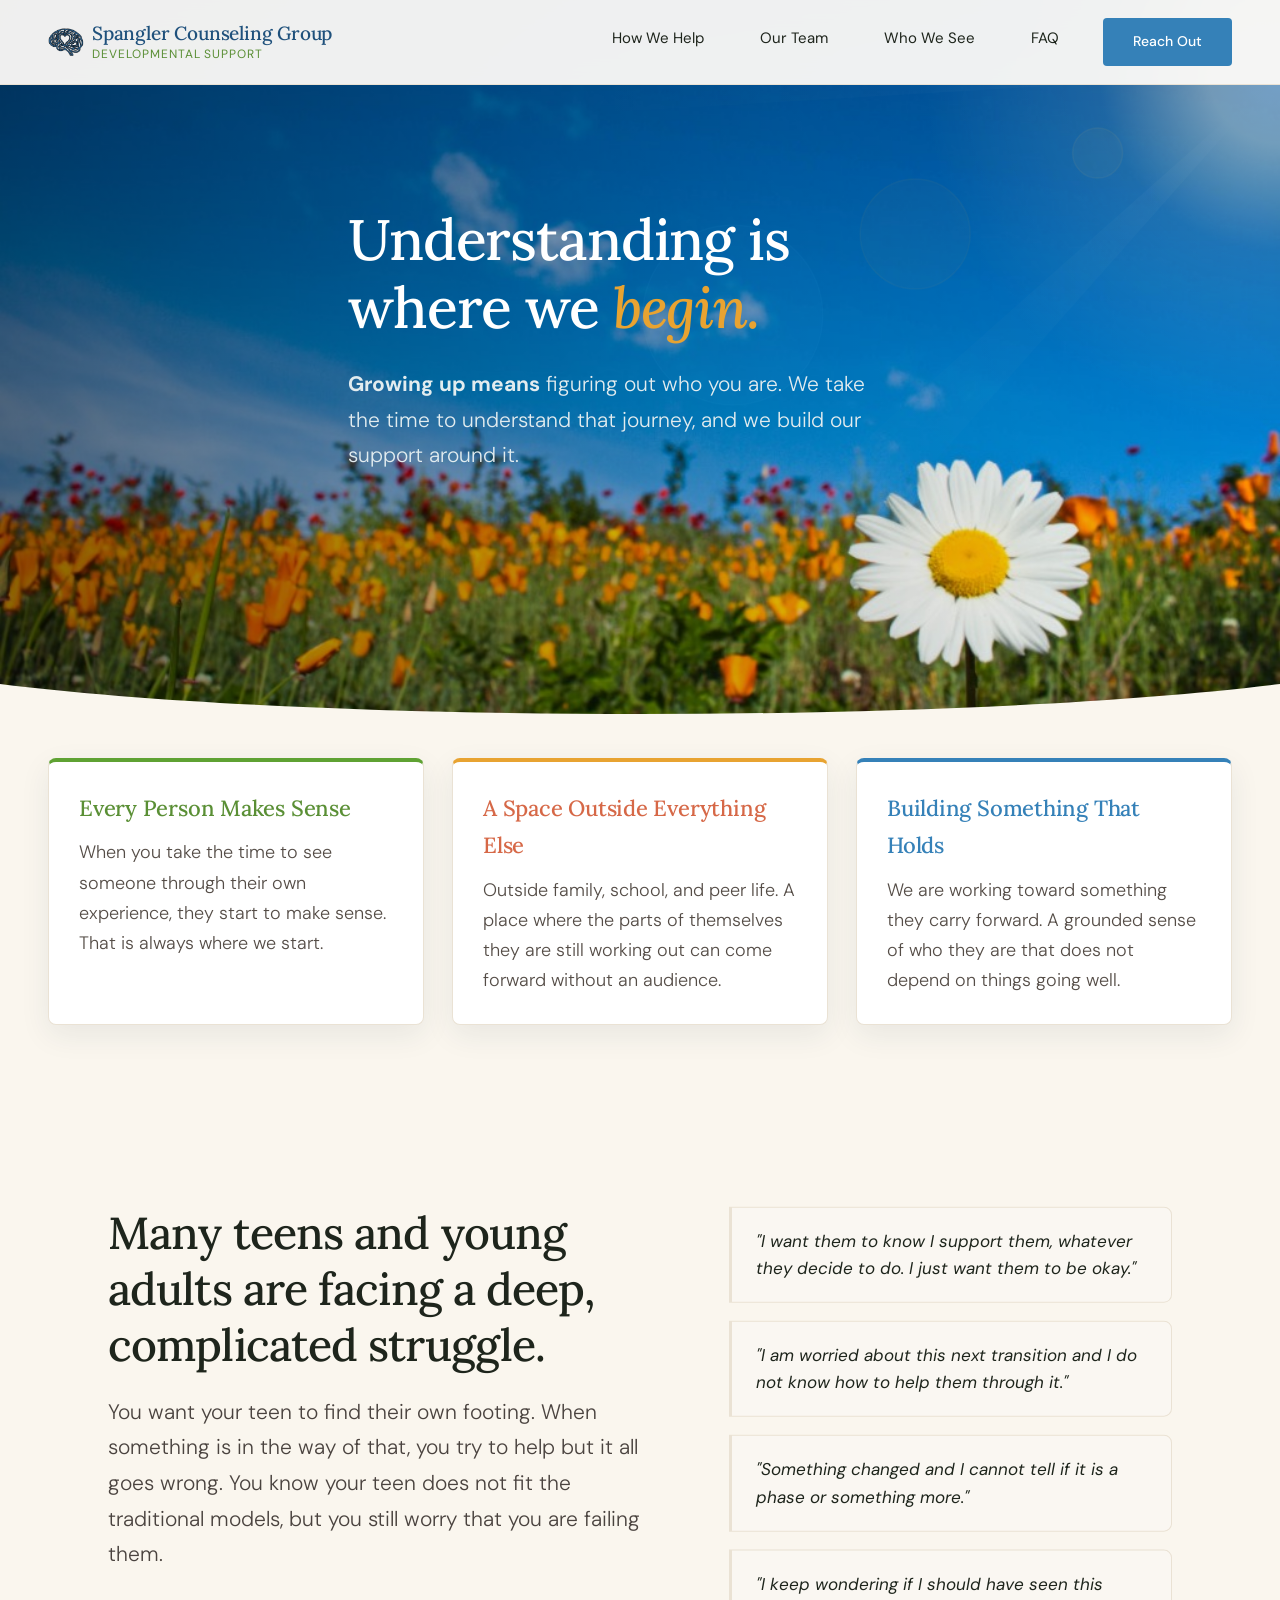
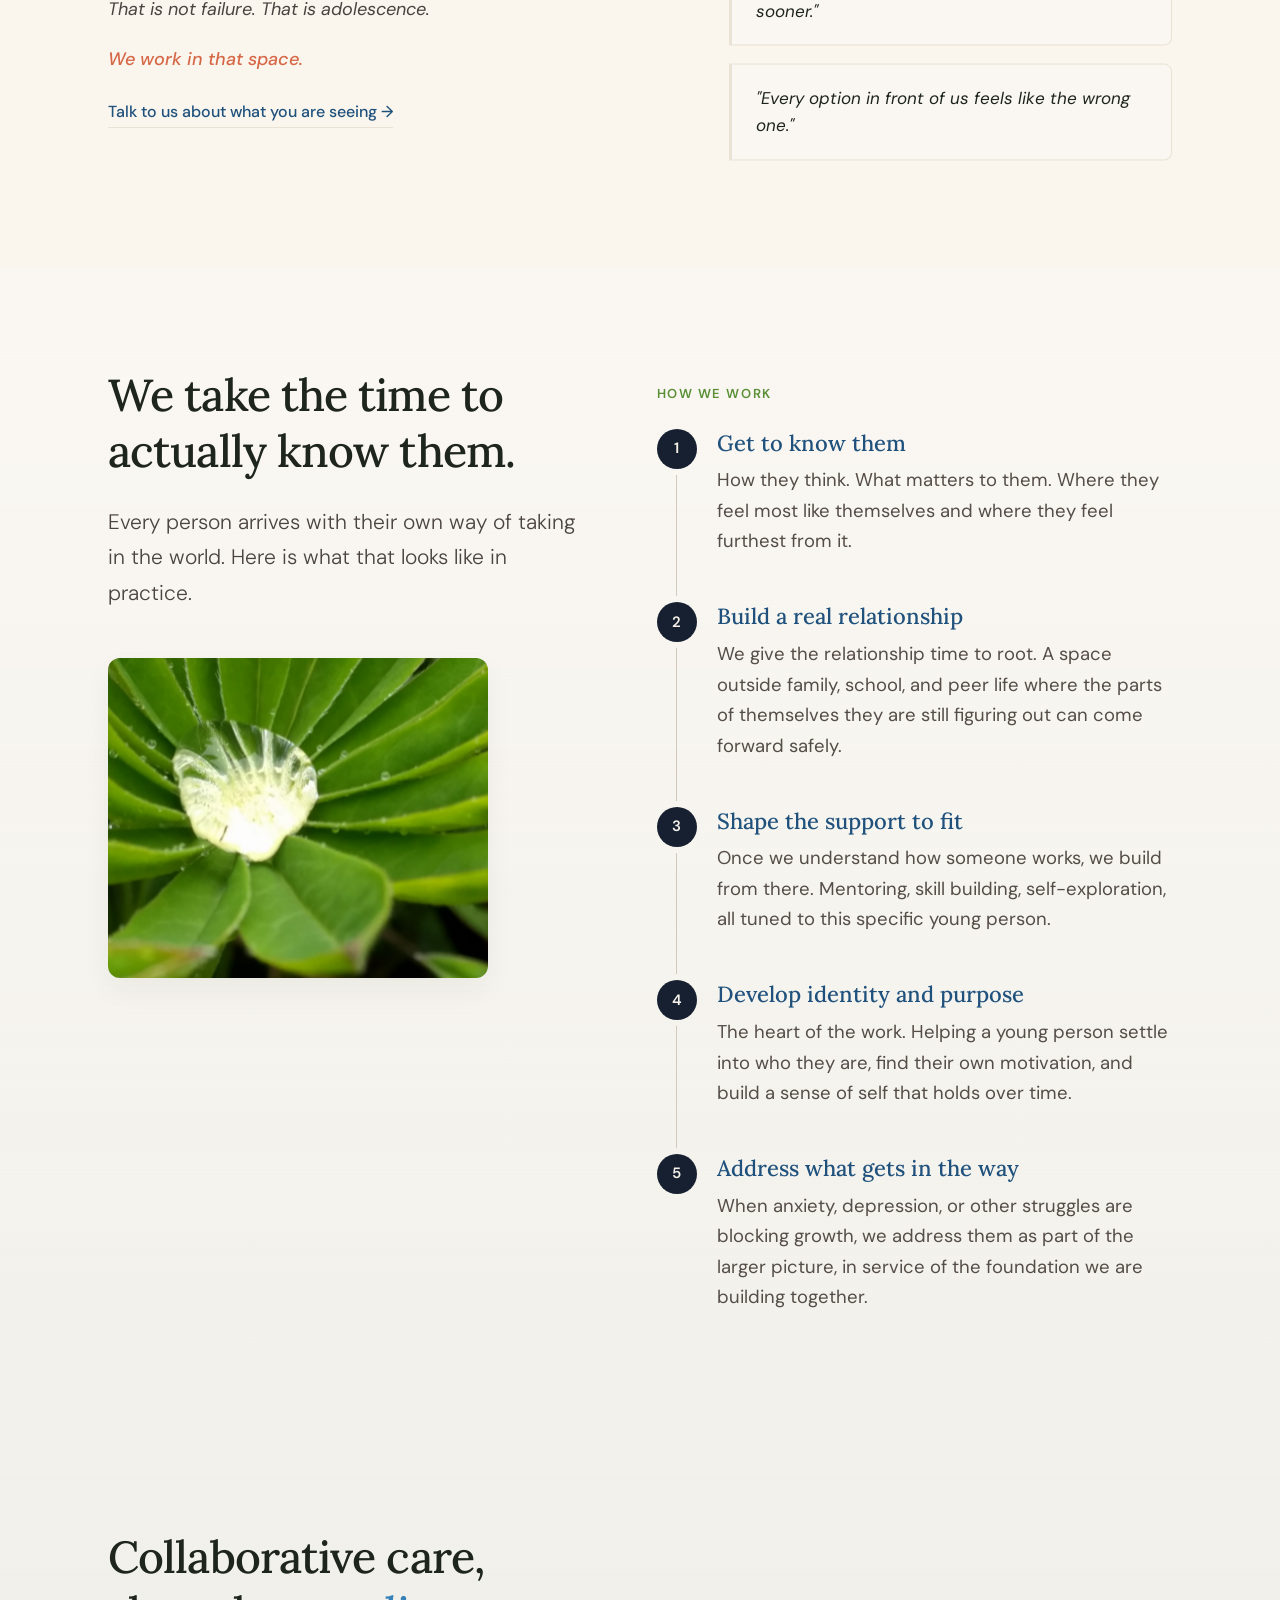
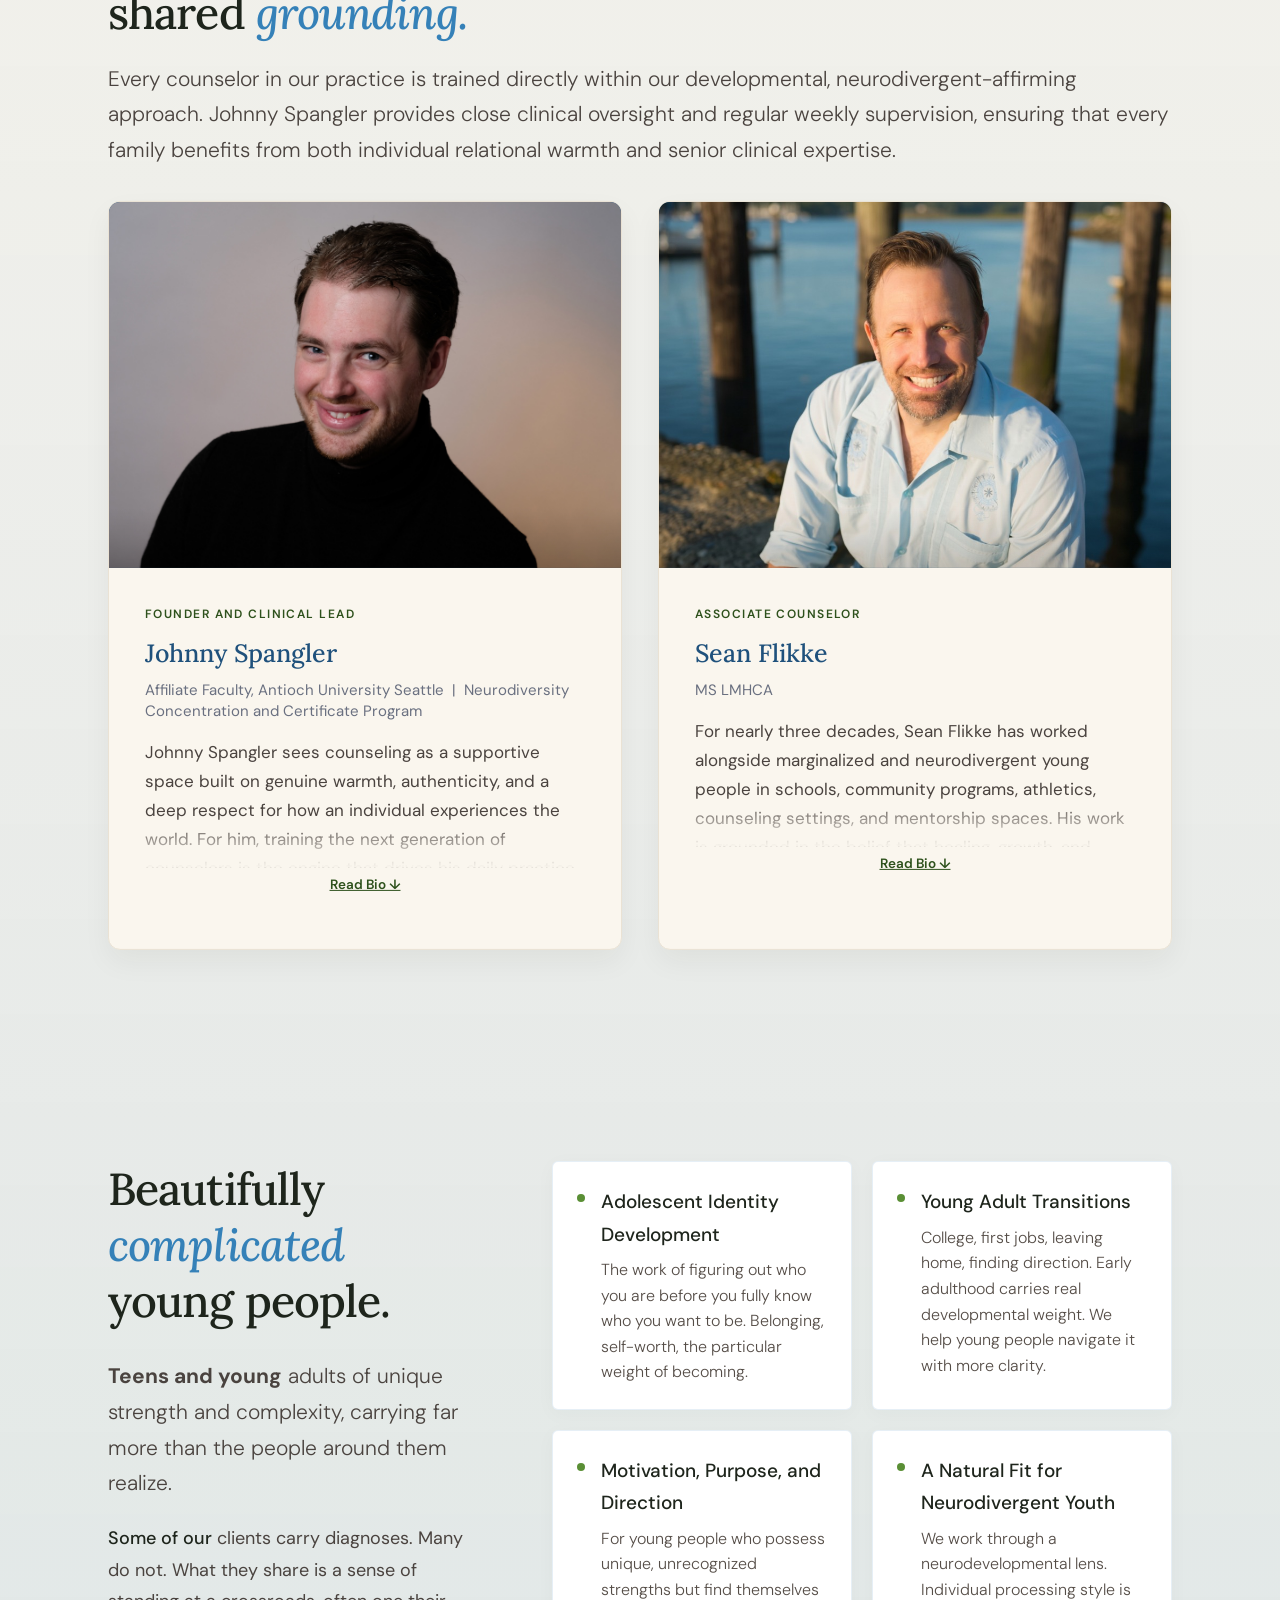
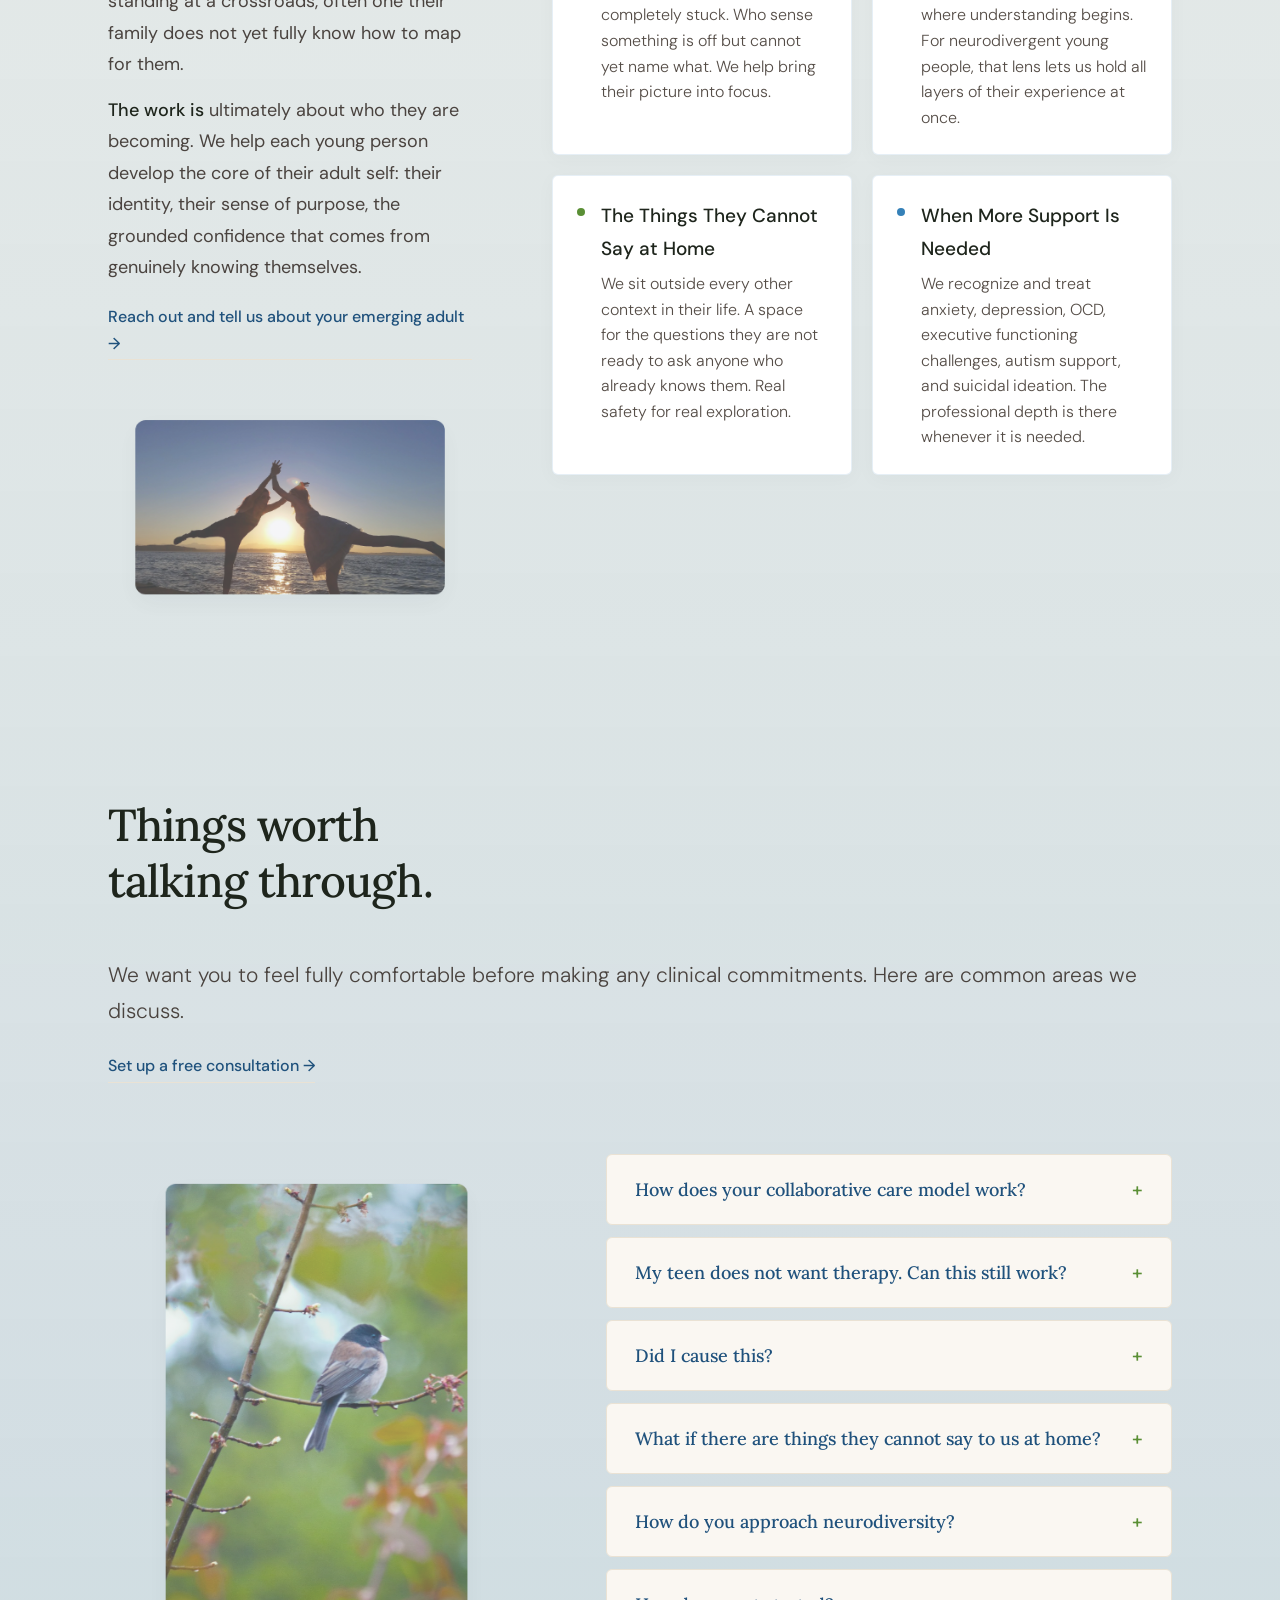
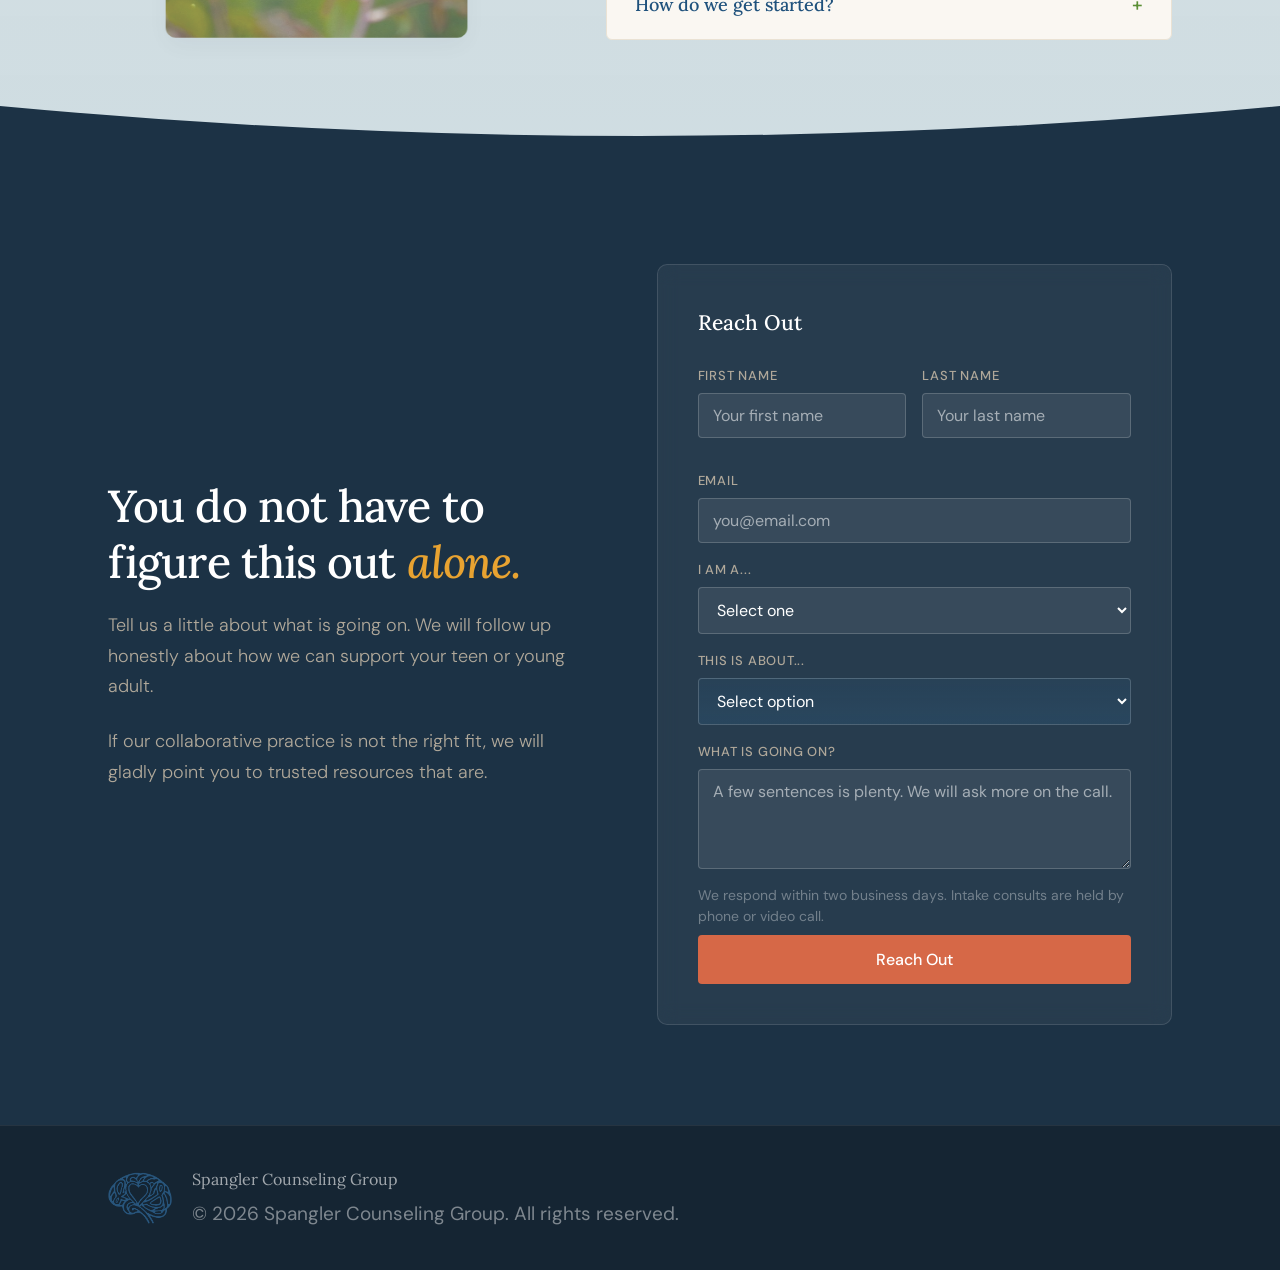
==== commit 99cf6356: "Relocate plant image to work column, expand bio toggle globally, restack parent quotes on desktop, f" ====
--- a/index.html
+++ b/index.html
@@ -75,10 +75,11 @@
     </div>
     <div class="recog-inner">
       <div class="sr">
-        <h2 class="section-h">Most parents reach out because they see their teen or young adult facing a deep, complicated struggle.</h2>
+        <h2 class="section-h">Many teens and young adults are facing a deep, complicated struggle.</h2>
         <div class="text-container">
           <p class="lede">You want your teen to find their own footing. When something is in the way of that, you try to help but it all goes wrong. You know your teen does not fit the traditional models, but you still worry that you are failing them.</p>
-          <p class="prose"><em>That is not failure. That is adolescence. We work in that space.</em></p>
+          <p class="prose"><em>That is not failure. That is adolescence.</em></p>
+          <p class="prose"><em><span style="color: var(--accent-orange); font-weight: 500;">We work in that space.</span></em></p>
           <a href="#contact" class="soft-link" style="margin-top: 8px;">Talk to us about what you are seeing &rarr;</a>
         </div>
       </div>
@@ -103,8 +104,6 @@
   </div>
 </section>
 
-<div class="section-divider"></div>
-
 <!-- ─── HOW WE HELP ─── -->
 <section class="work bg-ivory" id="work">
   <div class="container">
@@ -112,9 +111,8 @@
       <div class="work-left">
         <h2 class="section-h">We take the time to<br>actually know them.</h2>
         <p class="lede" style="margin-bottom: 24px;">Every person arrives with their own way of taking in the world. Here is what that looks like in practice.</p>
-        
-        <div class="work-image-container">
-          <img src="water_drop.jpg" alt="A water drop sitting perfectly in the center of a green lupine leaf" class="work-image">
+        <div class="work-image-parallax-container">
+          <div class="work-image-parallax-bg" style="background-image: url('water_drop.jpg');" role="img" aria-label="A water drop sitting perfectly in the center of a green lupine leaf"></div>
         </div>
       </div>
 
@@ -167,7 +165,6 @@
   </div>
 </section>
 
-<div class="section-divider"></div>
 
 <!-- ─── MEET THE CLINICAL TEAM ─── -->
 <section class="team bg-ivory" id="team">
@@ -192,7 +189,7 @@
             <p class="team-bio">Johnny Spangler sees counseling as a supportive space built on genuine warmth, authenticity, and a deep respect for how an individual experiences the world. For him, training the next generation of counselors is the engine that drives his daily practice. His role as a counselor educator, supervisor, and workshop leader allows him to look at developmental health through a much wider lens. While working directly with clients remains a central part of his practice, these broader educational initiatives provide the precise groundwork for our clinical team.</p>
             <p class="team-bio">This ongoing educational work directly shapes how we approach care at Spangler Counseling Group. Our framework incorporates foundational neuro-affirming practices, but we build upon that standard to recognize the absolute uniqueness of every person's internal reality. We couple this individual focus with a strong understanding of shared human experience. Ultimately, leading these broader projects ensures that our practice remains purposeful, modern, and entirely dedicated to helping individuals trust, navigate, and own their life journeys.</p>
           </div>
-          <button class="btn-bio-toggle mobile-only">Read Bio &darr;</button>
+          <button class="btn-bio-toggle">Read Bio &darr;</button>
         </div>
       </div>
 
@@ -210,7 +207,7 @@
             <p class="team-bio">For nearly three decades, Sean Flikke has worked alongside marginalized and neurodivergent young people in schools, community programs, athletics, counseling settings, and mentorship spaces. His work is grounded in the belief that healing, growth, and meaningful change happen through authentic human connection, emotional safety, and relationships built on trust rather than judgment. Sean recently completed his Master of Science in Clinical Rehabilitation and Mental Health Counseling through a CACREP-accredited program at Montana State University Billings and is working toward full licensure as an LMHC-A in Washington State. His clinical experience includes urgent care behavioral health, psycho-social assessment, case management, and counseling support for youth navigating ADHD, autism spectrum disorder, anxiety, emotional regulation challenges, and trauma-related concerns.</p>
             <p class="team-bio">Sean’s counseling philosophy blends person-centered, narrative, and short-term solution-focused approaches with a warm, energetic, and deeply relational style. He believes young people are far more than diagnoses, behaviors, or academic performance, and works collaboratively to help clients identify strengths, reshape personal narratives, and build practical strategies for success in everyday life. Drawing from a lifelong background in education, coaching, creativity, and community leadership, Sean brings a gregarious and artistic presence into his work, using humor, storytelling, curiosity, movement, and genuine engagement to create spaces where young people feel seen, valued, and empowered to grow into fuller versions of themselves.</p>
           </div>
-          <button class="btn-bio-toggle mobile-only">Read Bio &darr;</button>
+          <button class="btn-bio-toggle">Read Bio &darr;</button>
         </div>
       </div>
     </div>
@@ -285,6 +282,7 @@
   </div>
 </section>
 
+
 <!-- ─── FAQ ─── -->
 <section class="faq bg-cream" id="questions">
   <div class="container">
@@ -310,48 +308,53 @@
 
       <div class="faq-list sr">
         <div class="faq-item">
-          <div class="faq-q">How does your collaborative care model work?</div>
+          <button class="faq-q" aria-expanded="false">How does your collaborative care model work?</button>
           <div class="faq-a">
             Johnny Spangler, our Founder, acts as the Clinical Director and supervisor. He actively coordinates on case planning and hosts weekly clinical supervision. This means your teen receives dedicated relational focus while being backed by extensive clinical expertise.
           </div>
         </div>
 
         <div class="faq-item">
-          <div class="faq-q">My teen does not want therapy. Can this still work?</div>
+          <button class="faq-q" aria-expanded="false">My teen does not want therapy. Can this still work?</button>
           <div class="faq-a">
             Often, yes. Most teens resist being evaluated or "fixed." We specialize in setting a warm, non-judgmental atmosphere outside the pressure of family or school dynamics, helping them feel met on their own terms. This usually melts therapeutic resistance quickly.
           </div>
         </div>
 
         <div class="faq-item">
-          <div class="faq-q">Did I cause this?</div>
+          <button class="faq-q" aria-expanded="false">Did I cause this?</button>
           <div class="faq-a">
             Almost never in the way you fear. Young people usually struggle because of a friction mismatch between their specific developmental path and the complex environments around them. Asking the question simply highlights how deeply you care.
           </div>
         </div>
 
         <div class="faq-item">
-          <div class="faq-q">What if there are things they cannot say to us at home?</div>
+          <button class="faq-q" aria-expanded="false">What if there are things they cannot say to us at home?</button>
           <div class="faq-a">
             That is a natural, healthy milestone of adolescent development. Developing an independent inner life is healthy. We offer a secure, objective container outside the home where they can explore hard questions safely, bringing clarity back to their relationship with you.
           </div>
         </div>
 
         <div class="faq-item">
-          <div class="faq-q">How do you approach neurodiversity?</div>
+          <button class="faq-q" aria-expanded="false">How do you approach neurodiversity?</button>
           <div class="faq-a">
             We work through a strictly neurodiversity-affirming lens. Whether carrying a diagnosis (ADHD, Autism, Executive Dysfunction) or navigating general learning/processing differences, we focus on identifying their specific processing profile and building tailored skills rather than attempting to enforce behavioral assimilation.
           </div>
         </div>
 
         <div class="faq-item">
-          <div class="faq-q">How do we get started?</div>
+          <button class="faq-q" aria-expanded="false">How do we get started?</button>
           <div class="faq-a">
             A simple consultation call. It is a warm, low-pressure conversation to discuss your teenager's or emerging adult's background, explain our fit, and connect you with a clinician if appropriate.
           </div>
         </div>
       </div>
     </div>
+  </div>
+  <div class="bottom-transition-wave">
+    <svg viewBox="0 0 1440 60" preserveAspectRatio="none" style="width: 100%; height: 60px; display: block;">
+      <path d="M0,0 Q720,60 1440,0 L1440,60 L0,60 Z" fill="#1C3245" />
+    </svg>
   </div>
 </section>
 
@@ -367,7 +370,7 @@
 
       <form class="contact-form sr" id="scg-contact-form" method="POST" action="https://script.google.com/macros/s/AKfycbzWDhfYhBp_wqY8pS34EWLqQmq2_DiiFU0PKb_RvD40ob7PkkZTkLEq3wqzoT3qkLE/exec" target="hidden_iframe">
         <iframe name="hidden_iframe" id="hidden_iframe" style="display:none;"></iframe>
-        <div class="form-title">Reach Out</div>
+        <h3 class="form-title">Reach Out</h3>
         
         <div class="form-row">
           <div class="form-group">
@@ -433,28 +436,28 @@
     </div>
   </div>
 <!-- Mobile Bottom Navigation Bar -->
-<div class="bottom-nav mobile-only">
+<nav class="bottom-nav mobile-only" aria-label="Mobile Navigation">
   <a href="#top" class="bottom-nav-item active" data-section="top">
-    <span class="bottom-nav-icon">⌂</span>
+    <span class="bottom-nav-icon" aria-hidden="true">⌂</span>
     <span class="bottom-nav-label">Home</span>
   </a>
   <a href="#work" class="bottom-nav-item" data-section="work">
-    <span class="bottom-nav-icon">☼</span>
+    <span class="bottom-nav-icon" aria-hidden="true">☼</span>
     <span class="bottom-nav-label">Approach</span>
   </a>
   <a href="#team" class="bottom-nav-item" data-section="team">
-    <span class="bottom-nav-icon">☺</span>
+    <span class="bottom-nav-icon" aria-hidden="true">☺</span>
     <span class="bottom-nav-label">Team</span>
   </a>
   <a href="#who" class="bottom-nav-item" data-section="who">
-    <span class="bottom-nav-icon">✦</span>
+    <span class="bottom-nav-icon" aria-hidden="true">✦</span>
     <span class="bottom-nav-label">Specialties</span>
   </a>
   <a href="#contact" class="bottom-nav-item" data-section="contact">
-    <span class="bottom-nav-icon">✉</span>
+    <span class="bottom-nav-icon" aria-hidden="true">✉</span>
     <span class="bottom-nav-label">Contact</span>
   </a>
-</div>
+</nav>
 
 <script>
 {
@@ -492,14 +495,14 @@
     
     // Responsive sun flare settings based on screen width
     if (window.innerWidth < 960) {
-      if (window.flareConfig.xShift !== 0.98 || window.flareConfig.circleOpacity !== 0.4) {
+      if (window.flareConfig.xShift !== 1 || window.flareConfig.circleOpacity !== 0.6) {
         Object.assign(window.flareConfig, {
-          brightness: 2.5,
-          rayOpacity: 0.2,
+          brightness: 6,
+          rayOpacity: 0.4,
           showHalo: false,
-          xShift: 0.98,
-          yShift: 0.12,
-          circleOpacity: 0.4
+          xShift: 1,
+          yShift: 0.15,
+          circleOpacity: 0.6
         });
       }
     } else {
@@ -591,12 +594,6 @@
 
     heroSection.addEventListener('mousedown', (e) => {
       addRipple(e.clientX, e.clientY);
-    });
-
-    heroSection.addEventListener('mousemove', (e) => {
-      if (Math.random() < 0.05) {
-        addRipple(e.clientX, e.clientY);
-      }
     });
   }
 
@@ -842,8 +839,10 @@
     const activeItem = document.querySelector('.faq-item.active');
     if (activeItem && activeItem !== item) {
       activeItem.classList.remove('active');
+      activeItem.querySelector('.faq-q').setAttribute('aria-expanded', 'false');
     }
-    item.classList.toggle('active');
+    const isActive = item.classList.toggle('active');
+    question.setAttribute('aria-expanded', isActive ? 'true' : 'false');
   });
 });
 
@@ -860,7 +859,7 @@
 
     setTimeout(function() {
       form.innerHTML = `
-        <div style="text-align: center; padding: 40px 10px; color: #fff; display: flex; flex-direction: column; align-items: center; justify-content: center; min-height: 380px; animation: fadeIn 0.4s ease-out;">
+        <div role="alert" style="text-align: center; padding: 40px 10px; color: #fff; display: flex; flex-direction: column; align-items: center; justify-content: center; min-height: 380px; animation: fadeIn 0.4s ease-out;">
           <svg style="width: 64px; height: 64px; margin-bottom: 24px; color: var(--sage-m);" fill="none" stroke="currentColor" viewBox="0 0 24 24" xmlns="http://www.w3.org/2000/svg">
             <path stroke-linecap="round" stroke-linejoin="round" stroke-width="1.5" d="M9 12l2 2 4-4m6 2a9 9 0 11-18 0 9 9 0 0118 0z"></path>
           </svg>
@@ -874,7 +873,7 @@
 
 // Smooth scroll parallax floating for paragraph and card elements
 function initScrollFloat() {
-  const floaters = document.querySelectorAll('.prose, .lede, .recog-card, .ref-card-styled, .team-card');
+  const floaters = document.querySelectorAll('.prose, .lede, .recog-card, .team-card');
   if (!floaters.length) return;
 
   function updateFloat() {
@@ -1098,6 +1097,30 @@
   carousel.addEventListener('scroll', updateActiveDot, { passive: true });
 }
 
+// In-Section Parallax Scroll Effect
+function initParallaxImage() {
+  const container = document.querySelector('.work-image-parallax-container');
+  if (!container) return;
+  const bg = container.querySelector('.work-image-parallax-bg');
+  if (!bg) return;
+
+  function update() {
+    const rect = container.getBoundingClientRect();
+    const H = window.innerHeight;
+    if (rect.top < H && rect.bottom > 0) {
+      // Relative progress (from 0 when entering from bottom, to 1 when exiting from top)
+      const progress = (H - rect.top) / (H + rect.height);
+      // Map progress to translate Y (-30px to 30px) for a smooth column parallax
+      const yOffset = (progress - 0.5) * 60;
+      bg.style.transform = `translate3d(0, ${yOffset}px, 0)`;
+    }
+  }
+
+  window.addEventListener('scroll', update, { passive: true });
+  window.addEventListener('resize', update);
+  update();
+}
+
 // Initialize scroll scripts
 initSmartNavbar();
 initScrollCardFades();
@@ -1108,6 +1131,7 @@
 initBottomNav();
 initScrollProgress();
 initQuoteCarouselDots();
+initParallaxImage();
 </script>
 
 </body>
--- a/style.css
+++ b/style.css
@@ -244,7 +244,7 @@
 
 .section-h {
     font-family: 'Lora', serif;
-    font-size: clamp(41px, 3.5vw, 45px);
+    font-size: clamp(35px, 3.5vw, 45px);
     font-weight: 500;
     line-height: 1.25;
     letter-spacing: -0.02em;
@@ -292,13 +292,13 @@
   display: block;
   margin-top: 24px;
   font-size: 16px; font-weight: 500;
-  color: var(--blue); text-decoration: none;
+  color: var(--earth-blue-d); text-decoration: none;
   border-bottom: 1.5px solid var(--blue-p);
   padding-bottom: 2px;
   width: fit-content;
   transition: border-color 0.2s;
 }
-.soft-link:hover { border-color: var(--blue); }
+.soft-link:hover { border-color: var(--earth-blue-d); }
 .soft-link.light { color: var(--blue-s); border-color: rgba(92,146,186,0.35); }
 .soft-link.light:hover { border-color: var(--blue-s); }
 
@@ -676,8 +676,14 @@
   gap: 32px;
 }
 .team-card {
-  background: var(--cream); border: 1px solid var(--cream-d);
-  border-radius: 8px; overflow: hidden; display: flex; flex-direction: column;
+  background: var(--cream);
+  border: 1px solid var(--cream-d);
+  border-radius: 12px;
+  overflow: hidden;
+  display: flex;
+  flex-direction: column;
+  box-shadow: 0 12px 28px rgba(30, 37, 28, 0.05);
+  transition: transform 0.3s ease, box-shadow 0.3s ease;
 }
 
 .team-photo {
@@ -699,7 +705,7 @@
 .team-role {
   font-size: 12px; font-weight: 600;
   letter-spacing: 0.12em; text-transform: uppercase;
-  color: var(--sage); margin-bottom: 8px;
+  color: var(--forest-green-d); margin-bottom: 8px;
 }
 .team-name {
   font-family: 'Lora', serif;
@@ -708,6 +714,54 @@
 }
 .team-cred { font-size: 15px; color: #6A7080; margin-bottom: 16px; line-height: 1.4; }
 .team-bio { font-size: 17px; line-height: 1.7; color: #4A433F; margin-bottom: 20px; }
+
+/* ─── CLINICIAN EXPANDABLE BIO STYLES ─── */
+.bio-expand-wrap {
+  position: relative;
+  max-height: 130px; /* Constrains bio content before expansion */
+  overflow: hidden;
+  transition: max-height 0.4s cubic-bezier(0.16, 1, 0.3, 1);
+}
+.bio-expand-wrap::after {
+  content: '';
+  position: absolute;
+  bottom: 0;
+  left: 0;
+  right: 0;
+  height: 50px;
+  background: linear-gradient(to bottom, rgba(250, 246, 238, 0) 0%, var(--cream) 100%);
+  pointer-events: none;
+  transition: opacity 0.3s ease;
+}
+.team-card.expanded .bio-expand-wrap {
+  max-height: 800px;
+}
+.team-card.expanded .bio-expand-wrap::after {
+  opacity: 0;
+}
+.btn-bio-toggle {
+  display: inline-block;
+  background: none;
+  border: none;
+  color: var(--forest-green-d);
+  font-family: 'DM Sans', sans-serif;
+  font-size: 13.5px;
+  font-weight: 600;
+  cursor: pointer;
+  padding: 8px 0 0 0;
+  text-decoration: underline;
+  transition: color 0.2s;
+  outline: none;
+  margin-bottom: 20px;
+}
+.btn-bio-toggle:hover {
+  color: var(--forest-green);
+}
+.btn-bio-toggle:focus-visible {
+  outline: 2px solid var(--forest-green-d) !important;
+  outline-offset: 2px !important;
+  border-radius: 4px;
+}
 
 .team-focus { display: flex; flex-wrap: wrap; gap: 8px; margin-top: auto; padding-top: 16px; }
 .focus-tag {
@@ -780,10 +834,21 @@
 }
 .area-list {
   display: flex;
-  flex-direction: column;
+  overflow-x: auto;
+  scroll-snap-type: x mandatory;
+  scroll-behavior: smooth;
+  -webkit-overflow-scrolling: touch;
   gap: 16px;
+  padding: 16px 20px;
+  margin: 0 -20px;
+}
+.area-list::-webkit-scrollbar {
+  display: none;
 }
 .area-item {
+  flex: 0 0 82%;
+  scroll-snap-align: center;
+  box-sizing: border-box;
   background: #ffffff;
   border: 1px solid rgba(90, 150, 194, 0.15);
   box-shadow: 0 4px 20px rgba(26, 53, 74, 0.03);
@@ -897,6 +962,10 @@
   transition: all 0.25s ease;
 }
 .faq-q {
+  width: 100%;
+  background: none;
+  border: none;
+  text-align: left;
   font-family: 'Lora', serif;
   font-size: 18px; font-weight: 500;
   color: var(--blue-d);
@@ -906,6 +975,11 @@
   justify-content: space-between;
   align-items: center;
   user-select: none;
+  outline: none;
+}
+.faq-q:focus-visible {
+  outline: 2px solid var(--blue);
+  outline-offset: -2px;
 }
 .faq-q::after {
   content: '+';
@@ -996,8 +1070,12 @@
   font-size: 16px; color: #fff; outline: none;
   transition: border-color 0.2s; width: 100%;
 }
-input::placeholder, textarea::placeholder { color: rgba(255,255,255,0.35); }
+input::placeholder, textarea::placeholder { color: rgba(255,255,255,0.55); }
 input:focus, textarea:focus, select:focus { border-color: var(--blue-s); }
+input:focus-visible, textarea:focus-visible, select:focus-visible {
+  outline: 2px solid var(--accent-yellow) !important;
+  outline-offset: 2px !important;
+}
 select option { background: #152533; color: #fff; }
 textarea { resize: vertical; min-height: 100px; }
 
@@ -1040,6 +1118,61 @@
   z-index: 5;
 }
 
+/* ─── BOTTOM TRANSITION WAVE ─── */
+.bottom-transition-wave {
+  position: absolute;
+  bottom: -2px; /* Pull down slightly to cover sub-pixel gaps with contact section */
+  left: 0;
+  width: 100%;
+  height: 60px;
+  background: transparent !important; /* Keep background transparent to show the section gradient */
+  z-index: 5;
+  pointer-events: none;
+}
+
+/* ─── CONTINUOUS GRADIENT FLOW (WORK, TEAM, WHO & QUESTIONS) ─── */
+#work {
+  background: linear-gradient(to bottom, var(--ivory) 0%, rgba(53, 129, 184, 0.04) 100%) !important;
+}
+#team {
+  background: linear-gradient(to bottom, rgba(53, 129, 184, 0.04) 0%, rgba(53, 129, 184, 0.09) 100%) !important;
+}
+#who {
+  background: linear-gradient(to bottom, rgba(53, 129, 184, 0.09) 0%, rgba(53, 129, 184, 0.15) 100%) !important;
+}
+#questions {
+  position: relative;
+  overflow: visible;
+  background: linear-gradient(to bottom, rgba(53, 129, 184, 0.15) 0%, rgba(53, 129, 184, 0.22) 100%) !important;
+}
+
+/* ─── IN-SECTION PARALLAX IMAGE ─── */
+.work-image-parallax-container {
+  position: relative;
+  width: 100%;
+  height: 320px;
+  border-radius: 12px;
+  overflow: hidden;
+  margin-top: 28px;
+  box-shadow: 0 12px 28px rgba(30, 37, 28, 0.05);
+}
+.work-image-parallax-bg {
+  position: absolute;
+  top: -40px;
+  left: 0;
+  width: 100%;
+  height: calc(100% + 80px);
+  background-size: cover;
+  background-position: center;
+  will-change: transform;
+}
+@media (max-width: 767px) {
+  .work-image-parallax-container {
+    display: none !important;
+  }
+}
+
+
 /* ========================================================================
    TABLET SCALE-UP (min-width: 768px)
    ======================================================================== */
@@ -1057,6 +1190,14 @@
     display: grid;
     grid-template-columns: 1fr 1fr;
     gap: 20px;
+    overflow-x: visible;
+    scroll-snap-type: none;
+    margin: 0;
+    padding: 0;
+  }
+  .area-item {
+    flex: none;
+    scroll-snap-align: none;
   }
   
 
@@ -1217,6 +1358,19 @@
     gap: 80px;
     align-items: start;
   }
+  .recog-cards {
+    display: flex;
+    flex-direction: column;
+    overflow-x: visible;
+    scroll-snap-type: none;
+    gap: 20px;
+    padding: 0;
+    margin: 0;
+  }
+  .recog-card {
+    flex: none;
+    scroll-snap-align: none;
+  }
   
   /* ─── HOW WE HELP DESKTOP ─── */
   .work-grid {
@@ -1228,12 +1382,12 @@
   .work-left {
     display: flex;
     flex-direction: column;
-    justify-content: space-between;
-    height: 100%;
-  }
-  .work-image-container {
+    justify-content: flex-start;
+    height: auto;
+  }
+  .work-image-parallax-container {
     max-width: 380px;
-    margin: 32px 0 0 0;
+    margin: 24px 0 0 0;
   }
   .steps-wrap {
     padding: 1rem 0;
@@ -1340,46 +1494,7 @@
     scroll-snap-align: start;
     scroll-snap-stop: always;
   }
-  .bio-expand-wrap {
-    position: relative;
-    max-height: 125px;
-    overflow: hidden;
-    transition: max-height 0.4s cubic-bezier(0.16, 1, 0.3, 1);
-  }
-  .bio-expand-wrap::after {
-    content: '';
-    position: absolute;
-    bottom: 0;
-    left: 0;
-    right: 0;
-    height: 50px;
-    background: linear-gradient(to bottom, rgba(249, 246, 240, 0) 0%, var(--cream) 100%);
-    pointer-events: none;
-    transition: opacity 0.3s ease;
-  }
-  .team-card.expanded .bio-expand-wrap {
-    max-height: 800px;
-  }
-  .team-card.expanded .bio-expand-wrap::after {
-    opacity: 0;
-  }
-  .btn-bio-toggle {
-    display: inline-block;
-    background: none;
-    border: none;
-    color: var(--sage);
-    font-family: 'DM Sans', sans-serif;
-    font-size: 13.5px;
-    font-weight: 600;
-    cursor: pointer;
-    padding: 8px 0 0 0;
-    text-decoration: underline;
-    transition: color 0.2s;
-    outline: none;
-  }
-  .btn-bio-toggle:hover {
-    color: var(--sage-m);
-  }
+
 
   .bottom-nav {
     display: flex;
@@ -1493,4 +1608,23 @@
   .nav-toggle {
     display: none !important;
   }
-}
+
+  /* Hide the approach section image on mobile */
+  .work-image-container {
+    display: none !important;
+  }
+
+  /* Hide call to action buttons/links on mobile (since bottom sticky nav contact button is active) */
+  .consultation-box,
+  .soft-link {
+    display: none !important;
+  }
+
+  /* Blended transition between Team and Specialties on mobile */
+  #team {
+    padding-bottom: 40px !important;
+  }
+  #who {
+    padding-top: 40px !important;
+  }
+}
